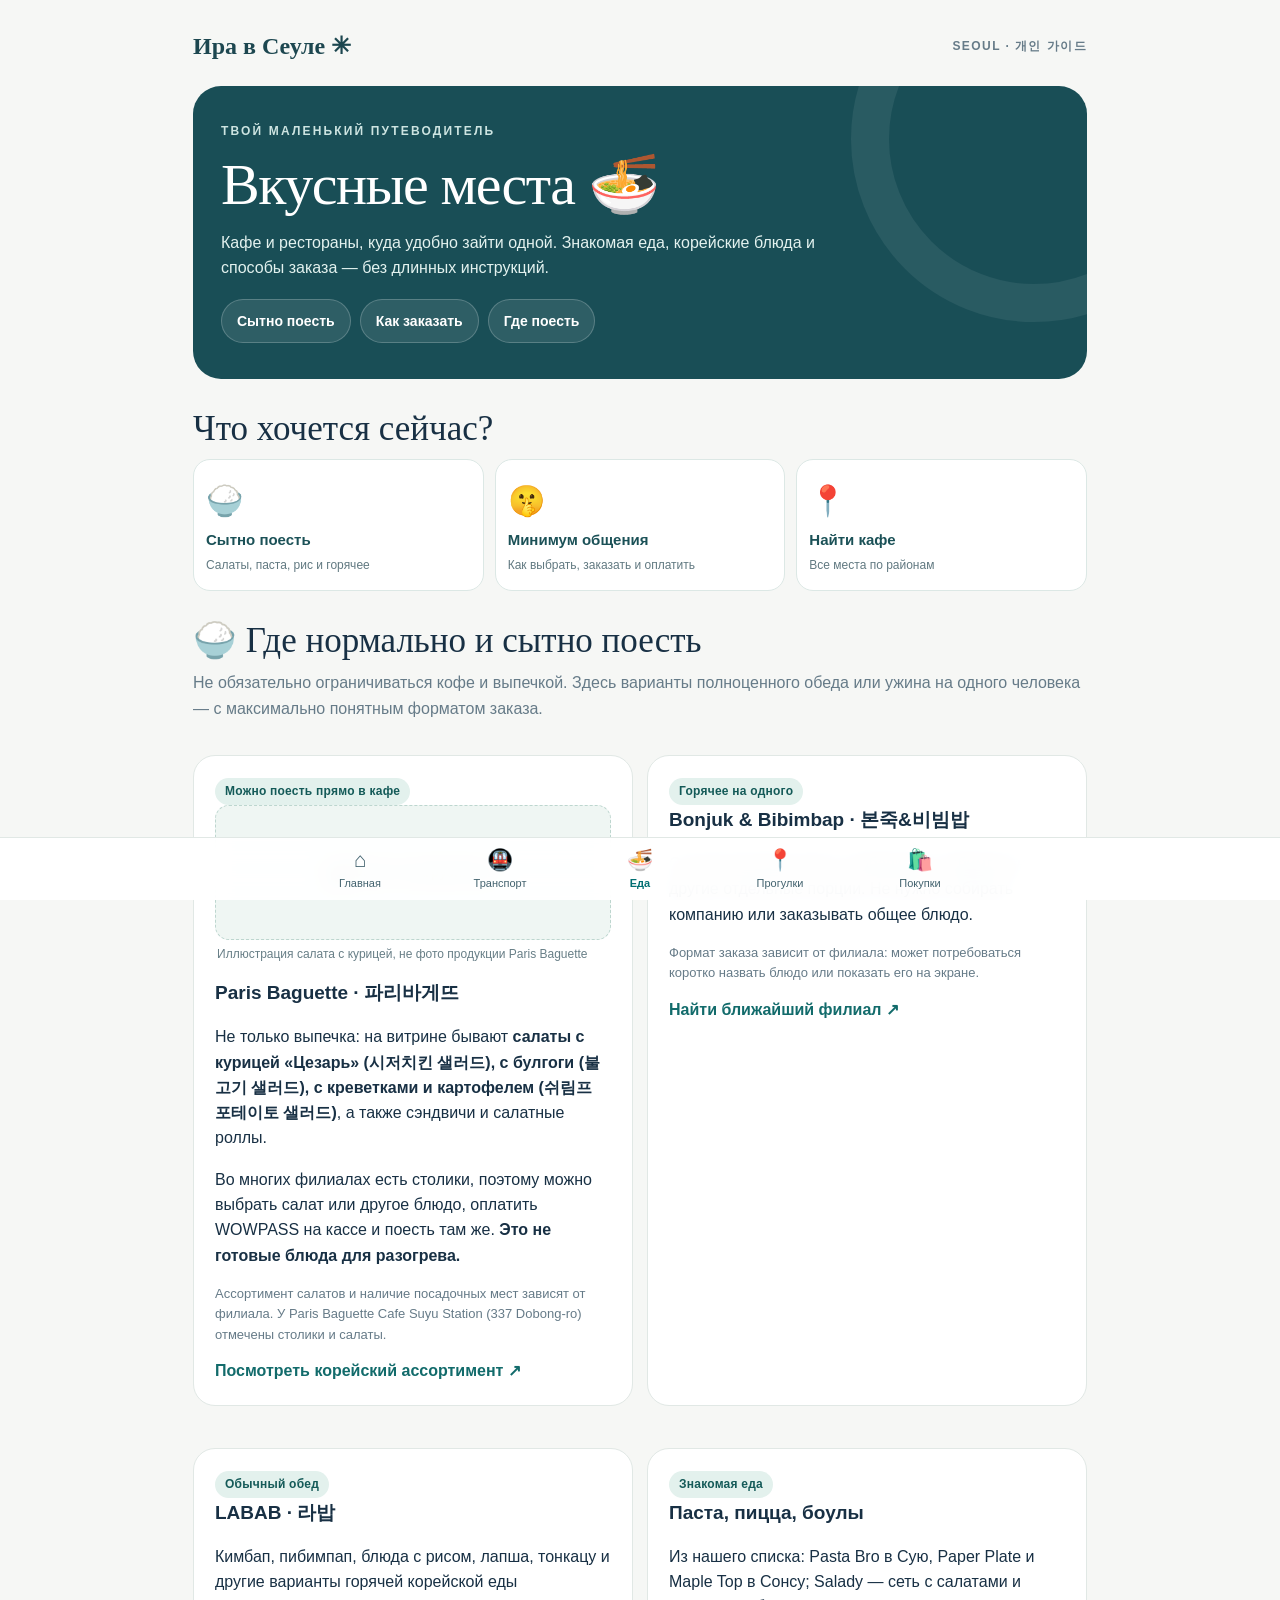
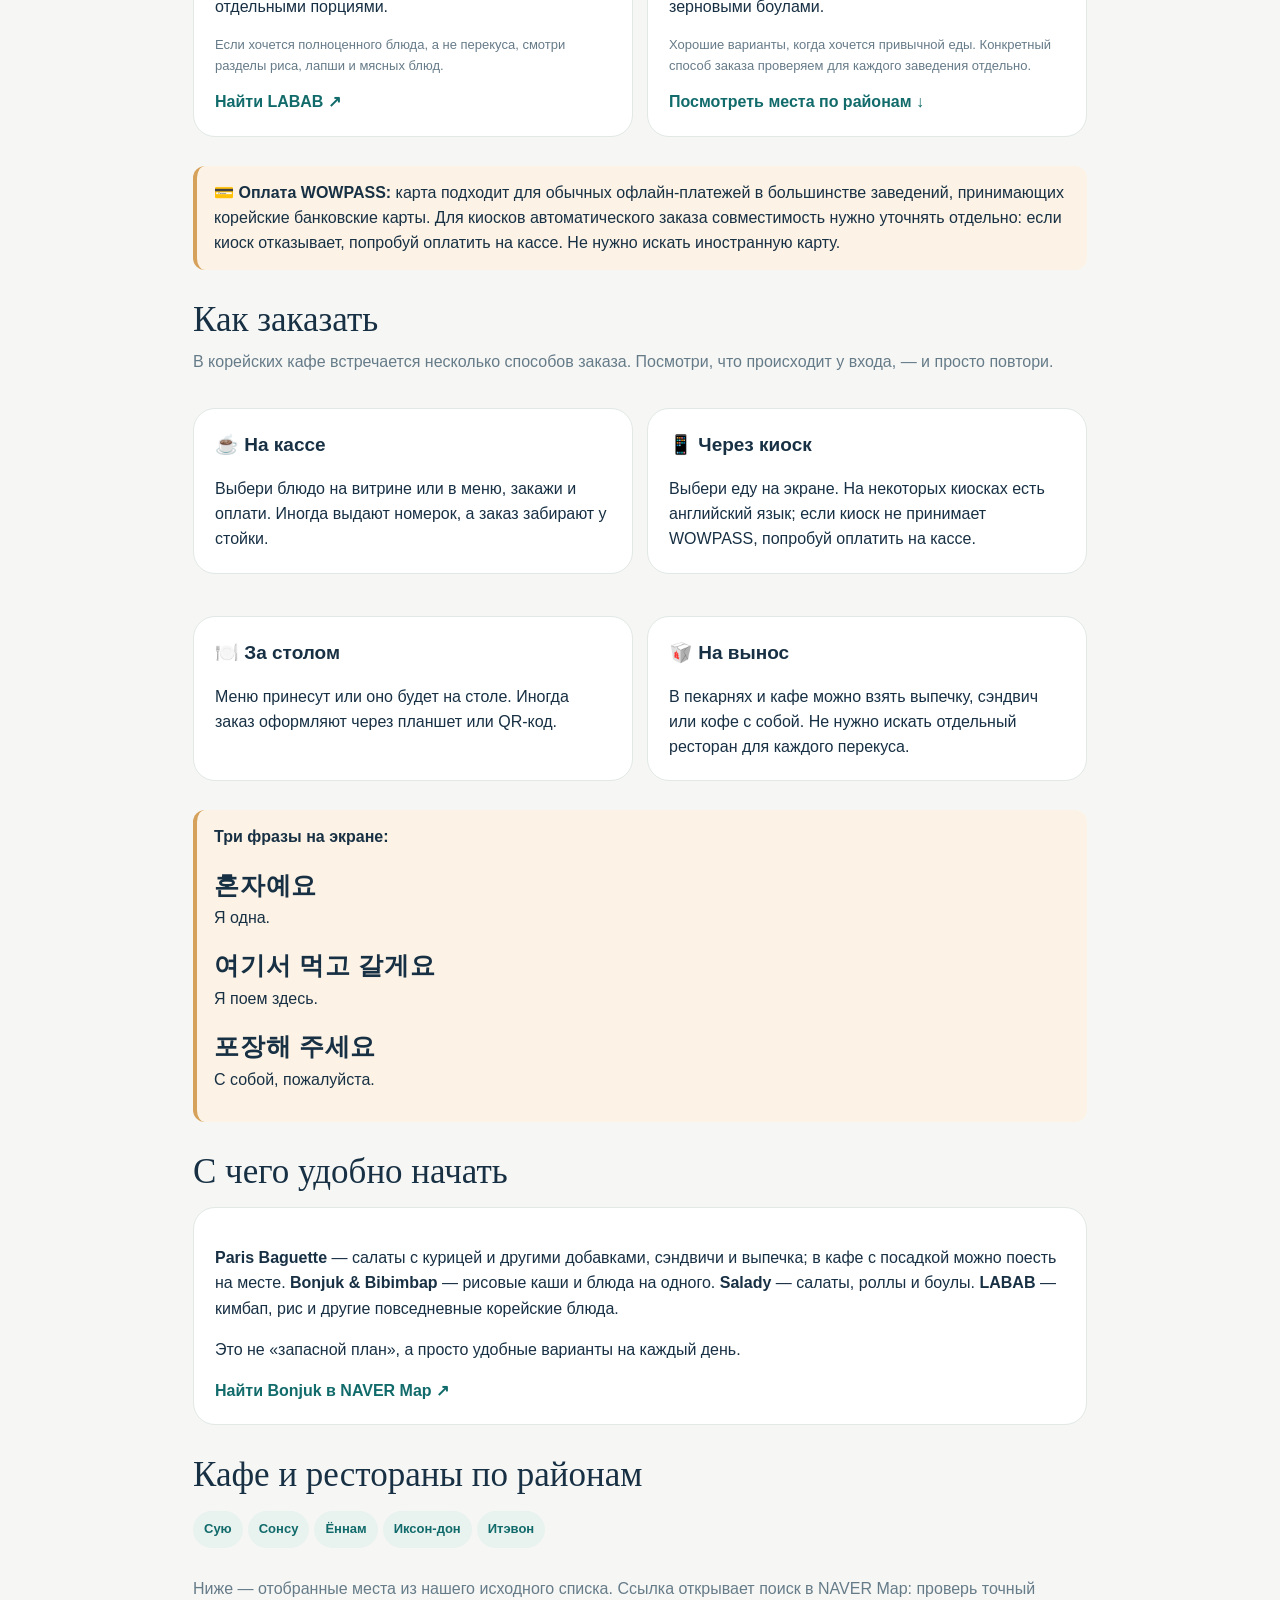
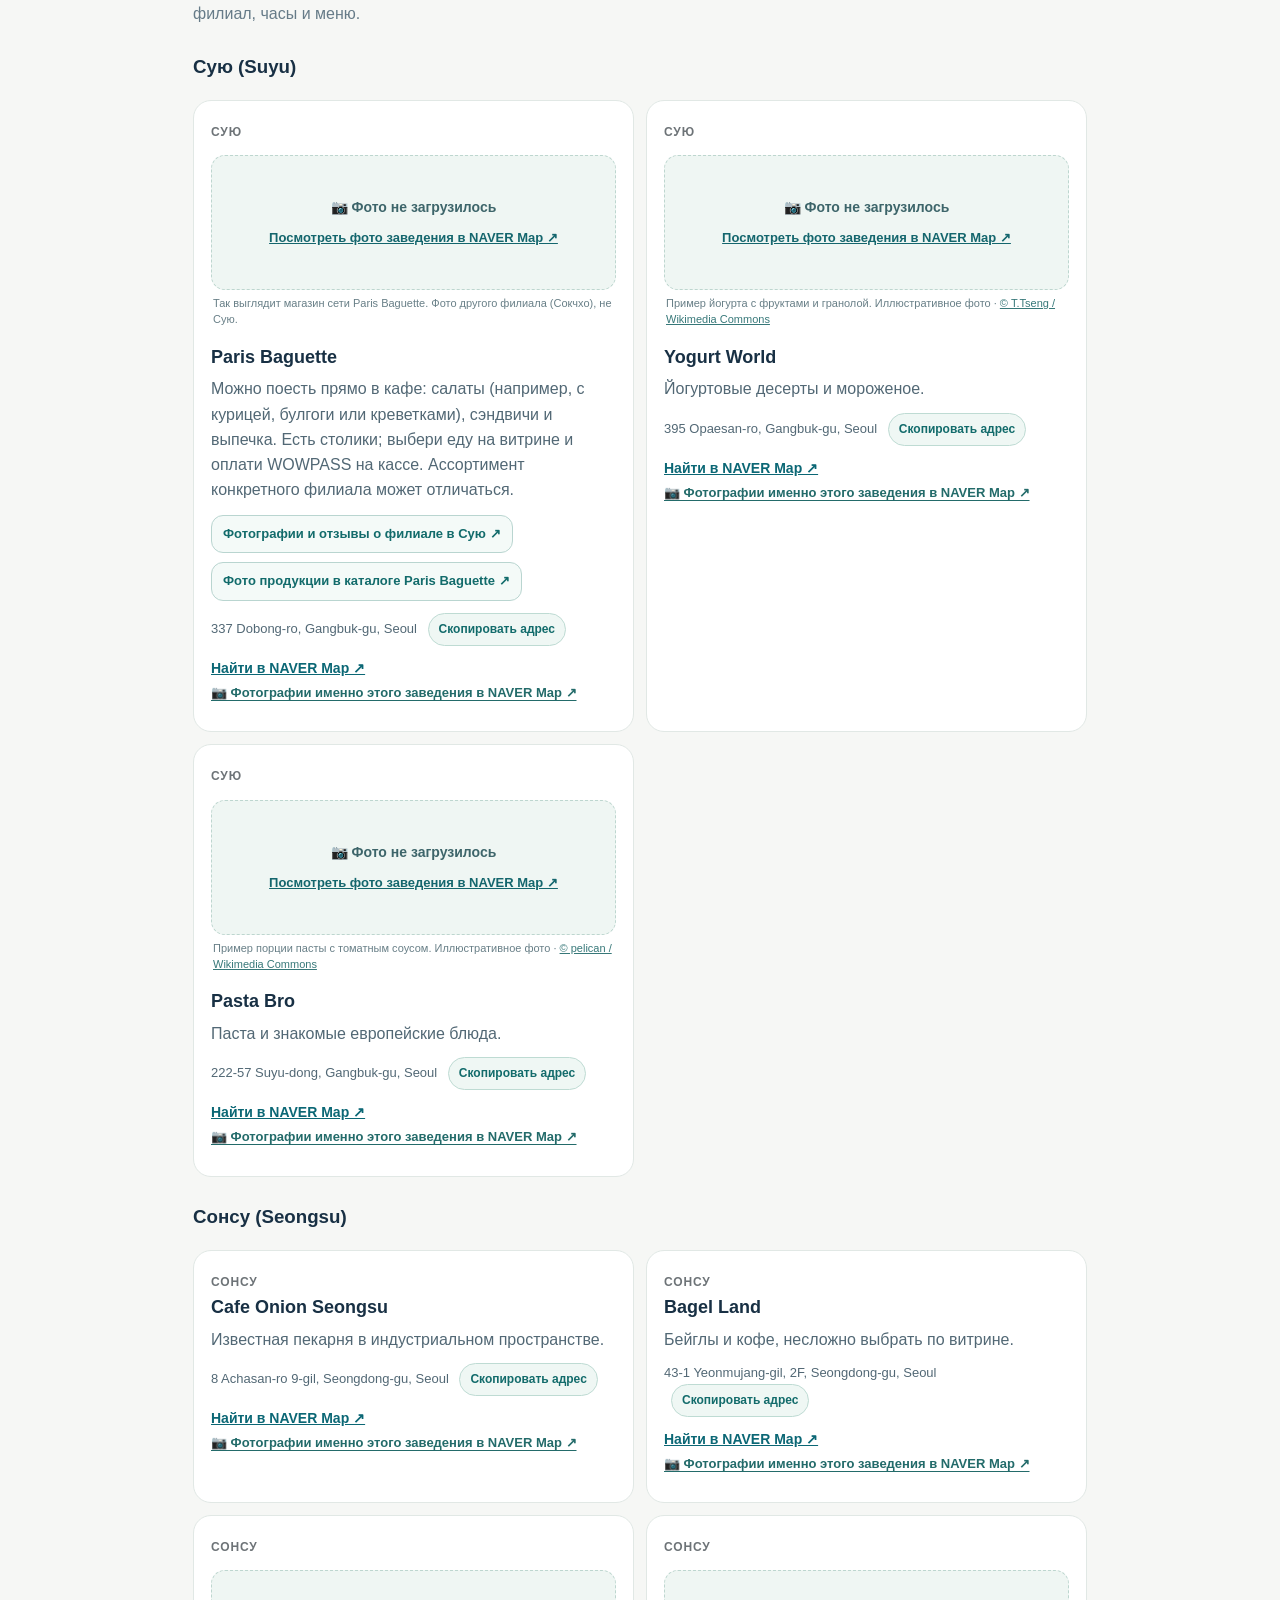
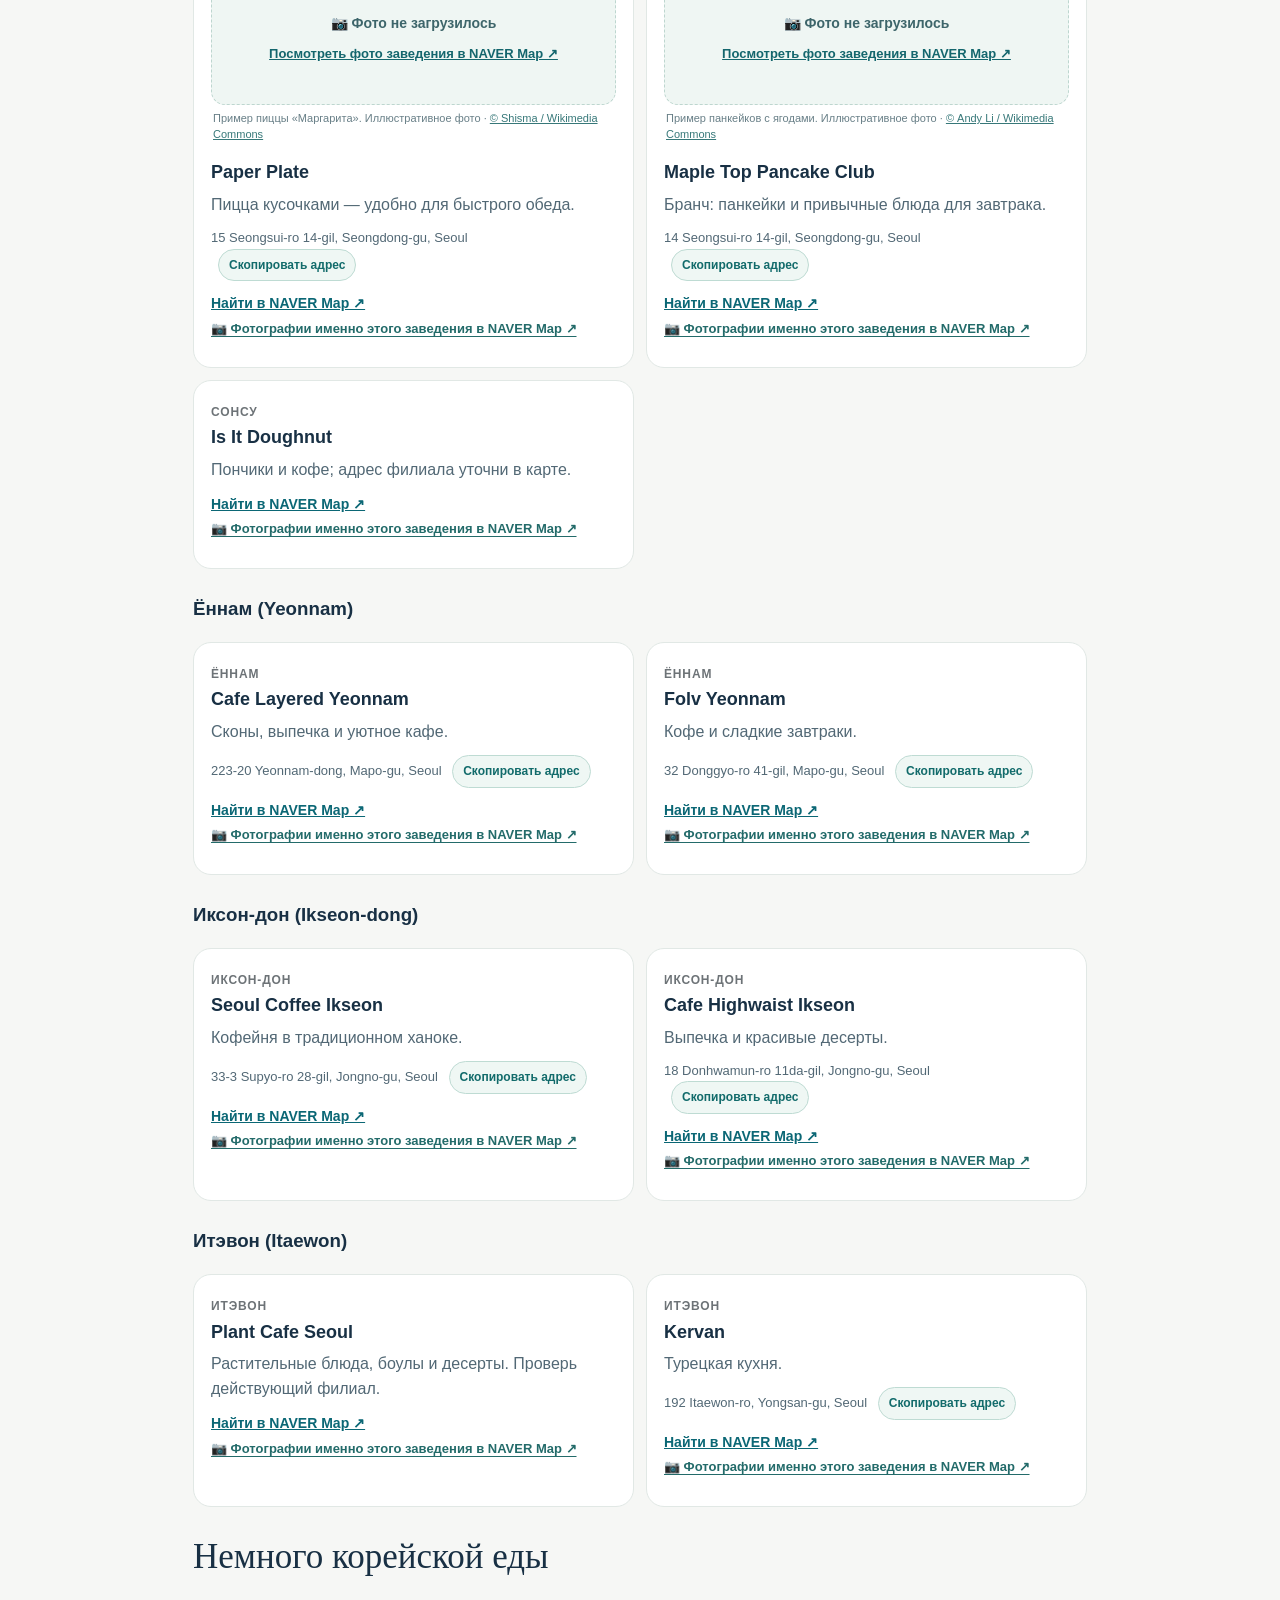
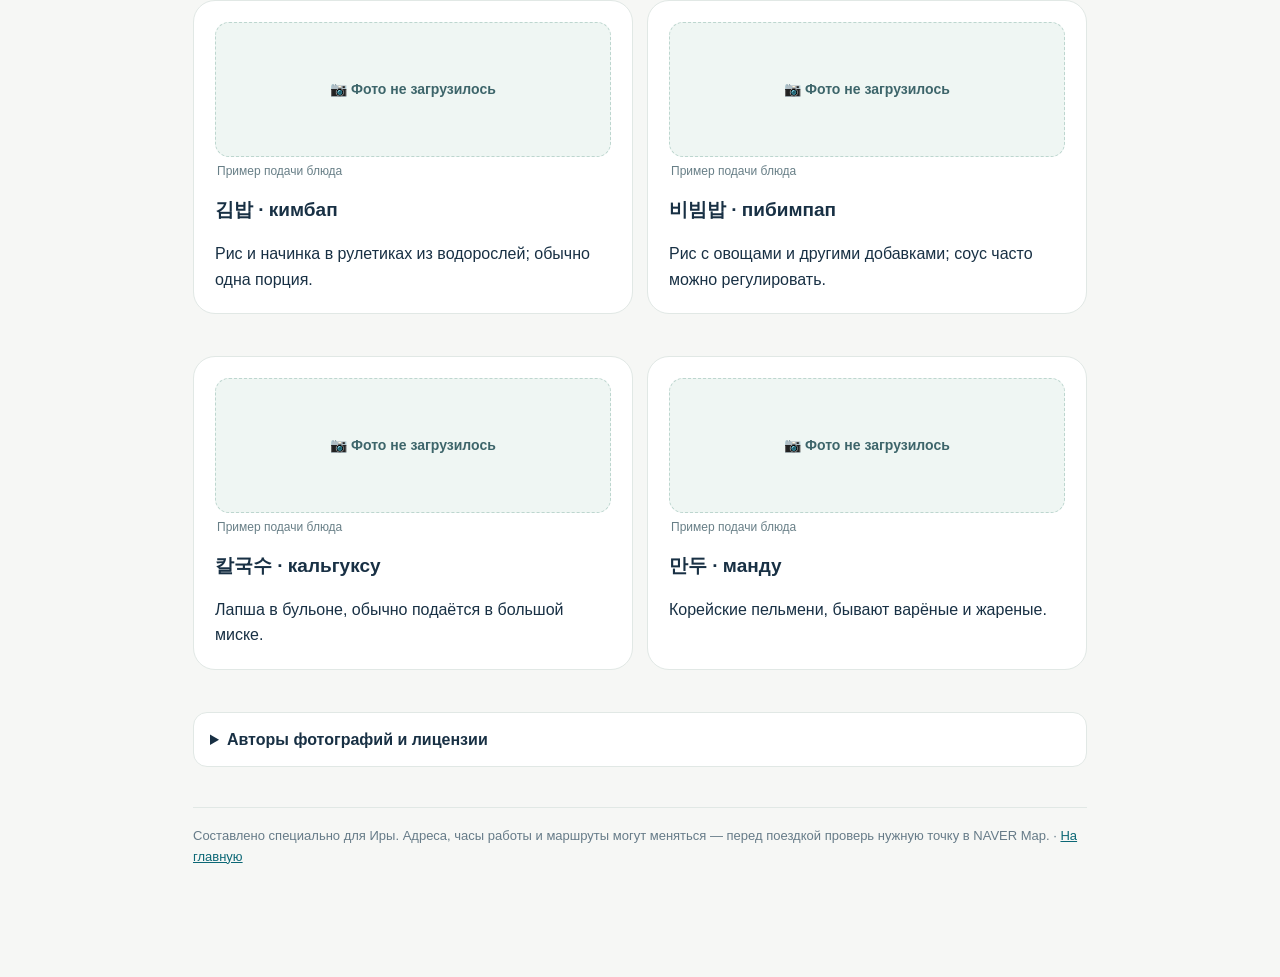
==== food.html @ b4587c35 "Remove generic food photos from venues without original user photos" ====
<!doctype html><html lang="ru"><head><meta charset="utf-8"><meta name="viewport" content="width=device-width,initial-scale=1"><meta name="theme-color" content="#194e56"><meta name="description" content="Личный гид для Иры по Сеулу: метро, автобусы, еда, прогулки и покупки."><title>Еда · Ира в Сеуле</title><style>:root{--ink:#183044;--soft:#667b88;--bg:#f6f7f5;--line:#e1e8e5;--teal:#126b6b;--gold:#e8b56e}*{box-sizing:border-box}html{scroll-behavior:smooth}body{margin:0;background:var(--bg);color:var(--ink);font:16px/1.58 -apple-system,BlinkMacSystemFont,"Segoe UI",sans-serif}a{color:#0b6775}a:focus-visible,button:focus-visible,summary:focus-visible{outline:3px solid #e9a85b;outline-offset:3px}main{max-width:930px;margin:auto;padding:20px 18px 110px}.top{display:flex;align-items:center;justify-content:space-between;gap:12px;padding:8px 0 20px}.brand{text-decoration:none;font-family:Georgia,serif;font-weight:bold;color:#1d4750;font-size:24px}.stamp{font-size:12px;letter-spacing:.12em;color:var(--soft);font-weight:700}.hero{background:#194e56;color:white;border-radius:28px;padding:36px 28px;position:relative;overflow:hidden}.hero:after{content:"";position:absolute;width:290px;height:290px;right:-130px;top:-130px;border:38px solid #ffffff12;border-radius:50%;pointer-events:none}.hero .eyebrow{font-size:12px;letter-spacing:.18em;font-weight:750;color:#cde4e1}.hero h1{font:normal clamp(35px,7vw,58px)/1.12 Georgia,serif;letter-spacing:-.025em;margin:12px 0}.hero p{max-width:610px;color:#e3f2ef;margin:0}.quick{display:flex;flex-wrap:wrap;gap:9px;margin:19px 0 0}.quick a{background:#ffffff18;color:white;border:1px solid #ffffff35;text-decoration:none;padding:10px 15px;border-radius:99px;font-size:14px;font-weight:700}.section{margin:28px 0}.section h2{font:normal clamp(26px,4.5vw,35px)/1.23 Georgia,serif;margin:0 0 8px}.muted,.lead{color:var(--soft)}.lead{margin:0 0 20px}.cards{display:grid;grid-template-columns:repeat(2,minmax(0,1fr));gap:15px}.card{background:white;border:1px solid var(--line);border-radius:22px;padding:20px;box-shadow:0 5px 16px #173b3908}.card h3{font:normal 25px/1.2 Georgia,serif;margin:9px 0}.card p{color:#526875;margin:8px 0 14px}.card a.go,.go{display:inline-flex;align-items:center;gap:8px;text-decoration:none;font-weight:750;color:var(--teal)}.visual{height:126px;border-radius:16px;display:flex;align-items:center;justify-content:center;font-size:62px;position:relative;overflow:hidden}.visual:after{content:"";position:absolute;right:-14px;bottom:-48px;width:155px;height:155px;border:18px solid #ffffff88;border-radius:50%}.sea{background:#d4e5e3}.cream{background:#f3e5ca}.rose{background:#ebd9d4}.lav{background:#e0e2ed}.panel{background:white;border:1px solid var(--line);border-radius:22px;padding:21px;margin:14px 0}.panel h3{margin:0 0 8px;font-size:19px}.panel p:last-child{margin-bottom:0}.pill{display:inline-block;font-size:12px;font-weight:750;letter-spacing:.02em;padding:4px 10px;border-radius:25px;background:#e3f1ed;color:#145a58}.note{background:#e8f2ef;border-left:4px solid #539c8d;padding:14px 17px;border-radius:12px;margin:15px 0}.accent{background:#fcf3e6;border-left-color:#d6a15a}.grid2{display:grid;grid-template-columns:repeat(2,minmax(0,1fr));gap:14px}.list{display:grid;gap:12px}.place{background:white;border:1px solid var(--line);border-radius:18px;padding:17px}.place h3{font-size:18px;margin:0 0 5px}.place p{margin:4px 0 11px;color:#526875}.place .links{display:flex;gap:14px;flex-wrap:wrap;font-size:14px;font-weight:700}.tag{color:#6d7377;font-size:12px;letter-spacing:.07em;text-transform:uppercase;font-weight:750}.section details{background:white;border:1px solid var(--line);border-radius:14px;padding:14px 16px;margin:9px 0}.section summary{font-weight:750;cursor:pointer}.section details>p{margin:10px 0 5px}ol{padding-left:22px}li{margin:8px 0}.bottom{margin:40px 0 0;border-top:1px solid var(--line);padding-top:18px;color:var(--soft);font-size:13px}.mobilebar{position:fixed;bottom:0;left:0;right:0;z-index:5;background:#fffffff0;backdrop-filter:blur(12px);border-top:1px solid var(--line);display:flex;justify-content:center;gap:0;padding-bottom:env(safe-area-inset-bottom)}.mobilebar a{width:20%;max-width:140px;text-decoration:none;color:#42626e;text-align:center;font-size:11px;padding:9px 1px;line-height:1.25}.mobilebar a span{display:block;font-size:21px;margin-bottom:4px}.mobilebar a[aria-current="page"]{color:#006f73;font-weight:800}.small{font-size:13px;color:var(--soft)}.routebox{background:white;border:1px solid var(--line);border-radius:20px;padding:20px}.routebox .rail{display:none}.routebox details{padding:14px 16px;margin:10px 0;border:1px solid #e5eae9;border-radius:13px;background:#fdfdfc}.routebox summary{font-weight:800}.routebox .step{margin:10px 0;padding:10px 0;border-bottom:1px solid #e4ebe8}.routebox .hint{background:#eaf3f2;padding:10px;border-radius:10px;margin:7px 0}.routebox .line{display:inline-block;color:white;border-radius:6px;padding:3px 8px;margin:4px;font-size:13px;font-weight:bold}.routebox p{margin:7px 0}.routebox .small{font-size:12px;color:var(--soft)}.bus-dot{width:19px;height:19px;border-radius:50%;display:inline-block;vertical-align:-3px;margin-right:7px}.keyrow{display:flex;gap:11px;align-items:start}.big-ko{font-size:25px;font-weight:800;letter-spacing:.03em}.chiplink{display:inline-block;margin:5px 8px 4px 0;padding:9px 14px;border-radius:25px;background:#e8f2ef;text-decoration:none;font-size:14px;font-weight:700}.breakout{display:grid;grid-template-columns:1fr 1fr;gap:12px}@media(max-width:620px){main{padding:14px 14px 110px}.hero{padding:28px 22px}.cards,.grid2,.breakout{grid-template-columns:1fr}.visual{height:112px}.card{padding:17px}.brand{font-size:21px}.panel{padding:17px}.section{margin:25px 0}}</style><style>.copy-address{font:inherit;font-size:12px;font-weight:750;color:#126b6b;border:1px solid #bedbd3;border-radius:999px;background:#eff7f4;padding:6px 10px;cursor:pointer;margin-left:7px;white-space:nowrap}.copy-address:focus-visible{outline:3px solid #e8b56e;outline-offset:2px}.copy-address:active{transform:translateY(1px)}.chiplink{display:inline-block;margin:3px 5px 8px 0;padding:8px 11px;border-radius:24px;background:#e8f2ef;color:#126b6b;text-decoration:none;font-size:13px;font-weight:700}</style><style>.food-photo{margin:0 0 15px}.food-photo img{width:100%;height:190px;object-fit:cover;display:block;background:#e3eae6;border-radius:14px}.food-photo figcaption{font-size:12px;line-height:1.45;color:#687f87;margin:6px 2px 0}.photo-credit{font-size:12px;color:#5e737c;line-height:1.6}.photo-credit a{color:#126b6b}@media(min-width:700px){.food-photo img{height:215px}}@media(max-width:480px){.food-photo img{height:205px}}</style><style>.photo-actions{display:flex;gap:9px;flex-wrap:wrap;margin:12px 0}.photo-actions a{font-size:13px;display:inline-block;padding:8px 11px;border:1px solid #b9d5d0;border-radius:12px;text-decoration:none;color:#126b6b;font-weight:750;background:#f4faf8}</style><style>.card-photo-link{font-size:13px;margin:10px 0;color:#256d69}.card-photo-link a{color:#236b6a;font-weight:700;text-decoration:underline;text-underline-offset:3px}.place .food-photo{margin:12px 0 15px}.place .food-photo img{height:205px}.food-photo figcaption a{color:#377879}.place .food-photo figcaption{font-size:11px}</style><style>.photo-fallback{display:flex;flex-direction:column;align-items:center;justify-content:center;min-height:135px;border:1px dashed #bdd6cf;background:#eff6f3;color:#3d656a;border-radius:14px;gap:8px;text-align:center;padding:15px;font-size:14px;font-weight:700}.photo-fallback a{font-size:13px;color:#14666d}</style><style>.food-shortcuts{display:grid;grid-template-columns:repeat(3,minmax(0,1fr));gap:11px}.food-shortcut{text-decoration:none;color:#1b5157!important;border:1px solid #dce8e5;border-radius:17px;background:white;padding:17px 12px;display:flex;flex-direction:column;gap:7px}.food-shortcut span{font-size:30px}.food-shortcut b{font-size:15px;line-height:1.25}.food-shortcut small{font-size:12px;line-height:1.4;color:#617981}.food-shortcut:focus-visible{outline:3px solid #e8ae66}@media(max-width:620px){.food-shortcuts{gap:7px}.food-shortcut{padding:12px 9px;border-radius:14px}.food-shortcut span{font-size:25px}.food-shortcut b{font-size:13px}.food-shortcut small{font-size:11px}.section #cafes .list{grid-template-columns:1fr}}@media(min-width:760px){#cafes .list{grid-template-columns:repeat(2,minmax(0,1fr))}}</style></head><body><main><div class="top"><a class="brand" href="index.html">Ира в Сеуле ✳</a><span class="stamp">SEOUL · 개인 가이드</span></div><header class="hero"><div class="eyebrow">ТВОЙ МАЛЕНЬКИЙ ПУТЕВОДИТЕЛЬ</div><h1>Вкусные места 🍜</h1><p>Кафе и рестораны, куда удобно зайти одной. Знакомая еда, корейские блюда и способы заказа — без длинных инструкций.</p><div class="quick"><a href="#meals">Сытно поесть</a><a href="#order">Как заказать</a><a href="#cafes">Где поесть</a></div></header>
<section class="section" id="food-shortcuts"><h2>Что хочется сейчас?</h2><div class="food-shortcuts"><a href="#meals" class="food-shortcut"><span>🍚</span><b>Сытно поесть</b><small>Салаты, паста, рис и горячее</small></a><a href="#order" class="food-shortcut"><span>🤫</span><b>Минимум общения</b><small>Как выбрать, заказать и оплатить</small></a><a href="#cafes" class="food-shortcut"><span>📍</span><b>Найти кафе</b><small>Все места по районам</small></a></div></section><section class="section" id="meals"><h2>🍚 Где нормально и сытно поесть</h2><p class="lead">Не обязательно ограничиваться кофе и выпечкой. Здесь варианты полноценного обеда или ужина на одного человека — с максимально понятным форматом заказа.</p><div class="grid2">
<div class="panel"><span class="pill">Можно поесть прямо в кафе</span><figure class="food-photo"><img src="https://commons.wikimedia.org/wiki/Special:FilePath/Caesar%20salad%20with%20chicken%20-%20Cambridge%2C%20MA.jpg?width=840" loading="lazy" decoding="async" alt="Салат Цезарь с курицей, пример оформления блюда"><figcaption>Иллюстрация салата с курицей, не фото продукции Paris Baguette</figcaption></figure><h3>Paris Baguette · 파리바게뜨</h3><p>Не только выпечка: на витрине бывают <b>салаты с курицей «Цезарь» (시저치킨 샐러드), с булгоги (불고기 샐러드), с креветками и картофелем (쉬림프 포테이토 샐러드)</b>, а также сэндвичи и салатные роллы.</p><p>Во многих филиалах есть столики, поэтому можно выбрать салат или другое блюдо, оплатить WOWPASS на кассе и поесть там же. <b>Это не готовые блюда для разогрева.</b></p><p class="small">Ассортимент салатов и наличие посадочных мест зависят от филиала. У Paris Baguette Cafe Suyu Station (337 Dobong-ro) отмечены столики и салаты.</p><a class="go" href="https://www.paris.co.kr/products/" target="_blank" rel="noopener">Посмотреть корейский ассортимент ↗</a></div>
<div class="panel"><span class="pill">Горячее на одного</span><h3>Bonjuk &amp; Bibimbap · 본죽&amp;비빔밥</h3><p>Сытная рисовая каша с добавками, пибимпап и другие отдельные порции. Не нужно собирать компанию или заказывать общее блюдо.</p><p class="small">Формат заказа зависит от филиала: может потребоваться коротко назвать блюдо или показать его на экране.</p><a class="go" href="https://map.naver.com/p/search/%EB%B3%B8%EC%A3%BD%EB%B9%84%EB%B9%94%EB%B0%A5" target="_blank" rel="noopener">Найти ближайший филиал ↗</a></div>
<div class="panel"><span class="pill">Обычный обед</span><h3>LABAB · 라밥</h3><p>Кимбап, пибимпап, блюда с рисом, лапша, тонкацу и другие варианты горячей корейской еды отдельными порциями.</p><p class="small">Если хочется полноценного блюда, а не перекуса, смотри разделы риса, лапши и мясных блюд.</p><a class="go" href="https://map.naver.com/p/search/%EB%9D%BC%EB%B0%A5" target="_blank" rel="noopener">Найти LABAB ↗</a></div>
<div class="panel"><span class="pill">Знакомая еда</span><h3>Паста, пицца, боулы</h3><p>Из нашего списка: Pasta Bro в Сую, Paper Plate и Maple Top в Сонсу; Salady — сеть с салатами и зерновыми боулами.</p><p class="small">Хорошие варианты, когда хочется привычной еды. Конкретный способ заказа проверяем для каждого заведения отдельно.</p><a class="go" href="#cafes">Посмотреть места по районам ↓</a></div>
</div><div class="note accent"><b>💳 Оплата WOWPASS:</b> карта подходит для обычных офлайн-платежей в большинстве заведений, принимающих корейские банковские карты. Для киосков автоматического заказа совместимость нужно уточнять отдельно: если киоск отказывает, попробуй оплатить на кассе. Не нужно искать иностранную карту.</div></section>
<section class="section" id="order"><h2>Как заказать</h2><p class="lead">В корейских кафе встречается несколько способов заказа. Посмотри, что происходит у входа, — и просто повтори.</p><div class="grid2">
<div class="panel"><h3>☕ На кассе</h3><p>Выбери блюдо на витрине или в меню, закажи и оплати. Иногда выдают номерок, а заказ забирают у стойки.</p></div>
<div class="panel"><h3>📱 Через киоск</h3><p>Выбери еду на экране. На некоторых киосках есть английский язык; если киоск не принимает WOWPASS, попробуй оплатить на кассе.</p></div>
<div class="panel"><h3>🍽️ За столом</h3><p>Меню принесут или оно будет на столе. Иногда заказ оформляют через планшет или QR-код.</p></div>
<div class="panel"><h3>🥡 На вынос</h3><p>В пекарнях и кафе можно взять выпечку, сэндвич или кофе с собой. Не нужно искать отдельный ресторан для каждого перекуса.</p></div>
</div><div class="note accent"><b>Три фразы на экране:</b><p><span class="big-ko">혼자예요</span><br>Я одна.</p><p><span class="big-ko">여기서 먹고 갈게요</span><br>Я поем здесь.</p><p><span class="big-ko">포장해 주세요</span><br>С собой, пожалуйста.</p></div></section>
<section class="section"><h2>С чего удобно начать</h2><div class="panel"><p><b>Paris Baguette</b> — салаты с курицей и другими добавками, сэндвичи и выпечка; в кафе с посадкой можно поесть на месте. <b>Bonjuk &amp; Bibimbap</b> — рисовые каши и блюда на одного. <b>Salady</b> — салаты, роллы и боулы. <b>LABAB</b> — кимбап, рис и другие повседневные корейские блюда.</p><p>Это не «запасной план», а просто удобные варианты на каждый день.</p><a class="go" href="https://map.naver.com/p/search/%EB%B3%B8%EC%A3%BD%20%EB%B9%84%EB%B9%94%EB%B0%A5%20%EC%84%9C%EC%9A%B8" target="_blank" rel="noopener">Найти Bonjuk в NAVER Map ↗</a></div></section>
<section class="section" id="cafes"><h2>Кафе и рестораны по районам</h2><div style="margin:12px 0 20px"><a class="chiplink" href="#suyu-food">Сую</a><a class="chiplink" href="#seongsu-food">Сонсу</a><a class="chiplink" href="#yeonnam-food">Ённам</a><a class="chiplink" href="#ikseon-food">Иксон-дон</a><a class="chiplink" href="#itaewon-food">Итэвон</a></div><p class="lead">Ниже — отобранные места из нашего исходного списка. Ссылка открывает поиск в NAVER Map: проверь точный филиал, часы и меню.</p><h3 id="suyu-food" style="margin-top:25px;scroll-margin-top:24px">Сую (Suyu)</h3><div class="list"><article class="place"><span class="tag">Сую</span><figure class="food-photo"><img loading="lazy" decoding="async" src="https://commons.wikimedia.org/wiki/Special:FilePath/Paris%20Baguette%20in%20Sokcho.jpg?width=850" alt="Настоящая вывеска и фасад Paris Baguette в Сокчхо, Южная Корея"><figcaption>Так выглядит магазин сети Paris Baguette. Фото другого филиала (Сокчхо), не Сую.</figcaption></figure><h3>Paris Baguette</h3><p>Можно поесть прямо в кафе: салаты (например, с курицей, булгоги или креветками), сэндвичи и выпечка. Есть столики; выбери еду на витрине и оплати WOWPASS на кассе. Ассортимент конкретного филиала может отличаться.</p><div class="photo-actions"><a href="https://map.naver.com/p/search/%ED%8C%8C%EB%A6%AC%EB%B0%94%EA%B2%8C%EB%9C%A8%20%EC%88%98%EC%9C%A0%EC%97%AD" target="_blank" rel="noopener">Фотографии и отзывы о филиале в Сую ↗</a><a href="https://www.paris.co.kr/products/" target="_blank" rel="noopener">Фото продукции в каталоге Paris Baguette ↗</a></div><p class="small">337 Dobong-ro, Gangbuk-gu, Seoul <button type="button" class="copy-address" data-copy-address="337 Dobong-ro, Gangbuk-gu, Seoul" aria-label="Скопировать адрес 337 Dobong-ro, Gangbuk-gu, Seoul">Скопировать адрес</button></p><div class="links"><a href="https://map.naver.com/p/search/%ED%8C%8C%EB%A6%AC%EB%B0%94%EA%B2%8C%EB%9C%A8%20%EC%88%98%EC%9C%A0" target="_blank" rel="noopener">Найти в NAVER Map ↗</a></div><p class="card-photo-link"><a href="https://map.naver.com/p/search/%ED%8C%8C%EB%A6%AC%EB%B0%94%EA%B2%8C%EB%9C%A8%20%EC%88%98%EC%9C%A0%EC%97%AD" target="_blank" rel="noopener">📷 Фотографии именно этого заведения в NAVER Map ↗</a></p></article><article class="place"><span class="tag">Сую</span><figure class="food-photo"><img src="https://commons.wikimedia.org/wiki/Special:FilePath/Yogurt%2C%20fruit%2C%20granola%20bowl%20(34999358091).jpg?width=840" loading="lazy" decoding="async" alt="Пример йогурта с фруктами и гранолой"><figcaption>Пример йогурта с фруктами и гранолой. Иллюстративное фото · <a href="https://commons.wikimedia.org/wiki/File:Yogurt%2C_fruit%2C_granola_bowl_(34999358091).jpg" target="_blank" rel="noopener">© T.Tseng / Wikimedia Commons</a></figcaption></figure><h3>Yogurt World</h3><p>Йогуртовые десерты и мороженое.</p><p class="small">395 Opaesan-ro, Gangbuk-gu, Seoul <button type="button" class="copy-address" data-copy-address="395 Opaesan-ro, Gangbuk-gu, Seoul" aria-label="Скопировать адрес 395 Opaesan-ro, Gangbuk-gu, Seoul">Скопировать адрес</button></p><div class="links"><a href="https://map.naver.com/p/search/%EC%9A%94%EA%B1%B0%ED%8A%B8%EC%9B%94%EB%93%9C%20%EC%88%98%EC%9C%A0" target="_blank" rel="noopener">Найти в NAVER Map ↗</a></div><p class="card-photo-link"><a href="https://map.naver.com/p/search/%EC%9A%94%EA%B1%B0%ED%8A%B8%EC%9B%94%EB%93%9C%20%EC%88%98%EC%9C%A0" target="_blank" rel="noopener">📷 Фотографии именно этого заведения в NAVER Map ↗</a></p></article><article class="place"><span class="tag">Сую</span><figure class="food-photo"><img src="https://commons.wikimedia.org/wiki/Special:FilePath/Pasta%20with%20tomato%20sauce%20(6178622998).jpg?width=840" loading="lazy" decoding="async" alt="Пример порции пасты с томатным соусом"><figcaption>Пример порции пасты с томатным соусом. Иллюстративное фото · <a href="https://commons.wikimedia.org/wiki/File:Pasta_with_tomato_sauce_(6178622998).jpg" target="_blank" rel="noopener">© pelican / Wikimedia Commons</a></figcaption></figure><h3>Pasta Bro</h3><p>Паста и знакомые европейские блюда.</p><p class="small">222-57 Suyu-dong, Gangbuk-gu, Seoul <button type="button" class="copy-address" data-copy-address="222-57 Suyu-dong, Gangbuk-gu, Seoul" aria-label="Скопировать адрес 222-57 Suyu-dong, Gangbuk-gu, Seoul">Скопировать адрес</button></p><div class="links"><a href="https://map.naver.com/p/search/%ED%8C%8C%EC%8A%A4%ED%83%80%EB%B8%8C%EB%A1%9C%20%EC%88%98%EC%9C%A0" target="_blank" rel="noopener">Найти в NAVER Map ↗</a></div><p class="card-photo-link"><a href="https://map.naver.com/p/search/%ED%8C%8C%EC%8A%A4%ED%83%80%EB%B8%8C%EB%A1%9C%20%EC%88%98%EC%9C%A0" target="_blank" rel="noopener">📷 Фотографии именно этого заведения в NAVER Map ↗</a></p></article></div><h3 id="seongsu-food" style="margin-top:25px;scroll-margin-top:24px">Сонсу (Seongsu)</h3><div class="list"><article class="place"><span class="tag">Сонсу</span><h3>Cafe Onion Seongsu</h3><p>Известная пекарня в индустриальном пространстве.</p><p class="small">8 Achasan-ro 9-gil, Seongdong-gu, Seoul <button type="button" class="copy-address" data-copy-address="8 Achasan-ro 9-gil, Seongdong-gu, Seoul" aria-label="Скопировать адрес 8 Achasan-ro 9-gil, Seongdong-gu, Seoul">Скопировать адрес</button></p><div class="links"><a href="https://map.naver.com/p/search/%EC%96%B4%EB%8B%88%EC%96%B8%20%EC%84%B1%EC%88%98" target="_blank" rel="noopener">Найти в NAVER Map ↗</a></div><p class="card-photo-link"><a href="https://map.naver.com/p/search/%EC%96%B4%EB%8B%88%EC%96%B8%20%EC%84%B1%EC%88%98" target="_blank" rel="noopener">📷 Фотографии именно этого заведения в NAVER Map ↗</a></p></article><article class="place"><span class="tag">Сонсу</span><h3>Bagel Land</h3><p>Бейглы и кофе, несложно выбрать по витрине.</p><p class="small">43-1 Yeonmujang-gil, 2F, Seongdong-gu, Seoul <button type="button" class="copy-address" data-copy-address="43-1 Yeonmujang-gil, 2F, Seongdong-gu, Seoul" aria-label="Скопировать адрес 43-1 Yeonmujang-gil, 2F, Seongdong-gu, Seoul">Скопировать адрес</button></p><div class="links"><a href="https://map.naver.com/p/search/%EB%B2%A0%EC%9D%B4%EA%B8%80%EB%9E%9C%EB%93%9C%20%EC%84%B1%EC%88%98" target="_blank" rel="noopener">Найти в NAVER Map ↗</a></div><p class="card-photo-link"><a href="https://map.naver.com/p/search/%EB%B2%A0%EC%9D%B4%EA%B8%80%EB%9E%9C%EB%93%9C%20%EC%84%B1%EC%88%98" target="_blank" rel="noopener">📷 Фотографии именно этого заведения в NAVER Map ↗</a></p></article><article class="place"><span class="tag">Сонсу</span><figure class="food-photo"><img src="https://commons.wikimedia.org/wiki/Special:FilePath/Margherita%20pizza%20on%20plate.jpg?width=840" loading="lazy" decoding="async" alt="Пример пиццы «Маргарита»"><figcaption>Пример пиццы «Маргарита». Иллюстративное фото · <a href="https://commons.wikimedia.org/wiki/File:Margherita_pizza_on_plate.jpg" target="_blank" rel="noopener">© Shisma / Wikimedia Commons</a></figcaption></figure><h3>Paper Plate</h3><p>Пицца кусочками — удобно для быстрого обеда.</p><p class="small">15 Seongsui-ro 14-gil, Seongdong-gu, Seoul <button type="button" class="copy-address" data-copy-address="15 Seongsui-ro 14-gil, Seongdong-gu, Seoul" aria-label="Скопировать адрес 15 Seongsui-ro 14-gil, Seongdong-gu, Seoul">Скопировать адрес</button></p><div class="links"><a href="https://map.naver.com/p/search/%ED%8E%98%EC%9D%B4%ED%8D%BC%ED%94%8C%EB%A0%88%EC%9D%B4%ED%8A%B8%20%EC%84%B1%EC%88%98" target="_blank" rel="noopener">Найти в NAVER Map ↗</a></div><p class="card-photo-link"><a href="https://map.naver.com/p/search/%ED%8E%98%EC%9D%B4%ED%8D%BC%ED%94%8C%EB%A0%88%EC%9D%B4%ED%8A%B8%20%EC%84%B1%EC%88%98" target="_blank" rel="noopener">📷 Фотографии именно этого заведения в NAVER Map ↗</a></p></article><article class="place"><span class="tag">Сонсу</span><figure class="food-photo"><img src="https://commons.wikimedia.org/wiki/Special:FilePath/Buttermilk%20pancakes%2C%20cr%C3%A8me%20fraiche%2C%20berry%20compote%2C%20fresh%20berries%20%26%20maple%20syrup%20-%20Malt%20Cafe%202026-04-22.jpg?width=840" loading="lazy" decoding="async" alt="Пример панкейков с ягодами"><figcaption>Пример панкейков с ягодами. Иллюстративное фото · <a href="https://commons.wikimedia.org/wiki/File:Buttermilk_pancakes%2C_cr%C3%A8me_fraiche%2C_berry_compote%2C_fresh_berries_%26_maple_syrup_-_Malt_Cafe_2026-04-22.jpg" target="_blank" rel="noopener">© Andy Li / Wikimedia Commons</a></figcaption></figure><h3>Maple Top Pancake Club</h3><p>Бранч: панкейки и привычные блюда для завтрака.</p><p class="small">14 Seongsui-ro 14-gil, Seongdong-gu, Seoul <button type="button" class="copy-address" data-copy-address="14 Seongsui-ro 14-gil, Seongdong-gu, Seoul" aria-label="Скопировать адрес 14 Seongsui-ro 14-gil, Seongdong-gu, Seoul">Скопировать адрес</button></p><div class="links"><a href="https://map.naver.com/p/search/%EB%A9%94%EC%9D%B4%ED%94%8C%ED%83%91%ED%8C%AC%EC%BC%80%EC%9D%B4%ED%81%AC%ED%81%B4%EB%9F%BD" target="_blank" rel="noopener">Найти в NAVER Map ↗</a></div><p class="card-photo-link"><a href="https://map.naver.com/p/search/%EB%A9%94%EC%9D%B4%ED%94%8C%ED%83%91%ED%8C%AC%EC%BC%80%EC%9D%B4%ED%81%AC%ED%81%B4%EB%9F%BD" target="_blank" rel="noopener">📷 Фотографии именно этого заведения в NAVER Map ↗</a></p></article><article class="place"><span class="tag">Сонсу</span><h3>Is It Doughnut</h3><p>Пончики и кофе; адрес филиала уточни в карте.</p><div class="links"><a href="https://map.naver.com/p/search/Is%20It%20Doughnut%20%EC%84%B1%EC%88%98" target="_blank" rel="noopener">Найти в NAVER Map ↗</a></div><p class="card-photo-link"><a href="https://map.naver.com/p/search/Is%20It%20Doughnut%20%EC%84%B1%EC%88%98" target="_blank" rel="noopener">📷 Фотографии именно этого заведения в NAVER Map ↗</a></p></article></div><h3 id="yeonnam-food" style="margin-top:25px;scroll-margin-top:24px">Ённам (Yeonnam)</h3><div class="list"><article class="place"><span class="tag">Ённам</span><h3>Cafe Layered Yeonnam</h3><p>Сконы, выпечка и уютное кафе.</p><p class="small">223-20 Yeonnam-dong, Mapo-gu, Seoul <button type="button" class="copy-address" data-copy-address="223-20 Yeonnam-dong, Mapo-gu, Seoul" aria-label="Скопировать адрес 223-20 Yeonnam-dong, Mapo-gu, Seoul">Скопировать адрес</button></p><div class="links"><a href="https://map.naver.com/p/search/%EC%B9%B4%ED%8E%98%20%EB%A0%88%EC%9D%B4%EC%96%B4%EB%93%9C%20%EC%97%B0%EB%82%A8" target="_blank" rel="noopener">Найти в NAVER Map ↗</a></div><p class="card-photo-link"><a href="https://map.naver.com/p/search/%EC%B9%B4%ED%8E%98%20%EB%A0%88%EC%9D%B4%EC%96%B4%EB%93%9C%20%EC%97%B0%EB%82%A8" target="_blank" rel="noopener">📷 Фотографии именно этого заведения в NAVER Map ↗</a></p></article><article class="place"><span class="tag">Ённам</span><h3>Folv Yeonnam</h3><p>Кофе и сладкие завтраки.</p><p class="small">32 Donggyo-ro 41-gil, Mapo-gu, Seoul <button type="button" class="copy-address" data-copy-address="32 Donggyo-ro 41-gil, Mapo-gu, Seoul" aria-label="Скопировать адрес 32 Donggyo-ro 41-gil, Mapo-gu, Seoul">Скопировать адрес</button></p><div class="links"><a href="https://map.naver.com/p/search/Folv%20%EC%97%B0%EB%82%A8" target="_blank" rel="noopener">Найти в NAVER Map ↗</a></div><p class="card-photo-link"><a href="https://map.naver.com/p/search/Folv%20%EC%97%B0%EB%82%A8" target="_blank" rel="noopener">📷 Фотографии именно этого заведения в NAVER Map ↗</a></p></article></div><h3 id="ikseon-food" style="margin-top:25px;scroll-margin-top:24px">Иксон-дон (Ikseon-dong)</h3><div class="list"><article class="place"><span class="tag">Иксон-дон</span><h3>Seoul Coffee Ikseon</h3><p>Кофейня в традиционном ханоке.</p><p class="small">33-3 Supyo-ro 28-gil, Jongno-gu, Seoul <button type="button" class="copy-address" data-copy-address="33-3 Supyo-ro 28-gil, Jongno-gu, Seoul" aria-label="Скопировать адрес 33-3 Supyo-ro 28-gil, Jongno-gu, Seoul">Скопировать адрес</button></p><div class="links"><a href="https://map.naver.com/p/search/%EC%84%9C%EC%9A%B8%EC%BB%A4%ED%94%BC%20%EC%9D%B5%EC%84%A0" target="_blank" rel="noopener">Найти в NAVER Map ↗</a></div><p class="card-photo-link"><a href="https://map.naver.com/p/search/%EC%84%9C%EC%9A%B8%EC%BB%A4%ED%94%BC%20%EC%9D%B5%EC%84%A0" target="_blank" rel="noopener">📷 Фотографии именно этого заведения в NAVER Map ↗</a></p></article><article class="place"><span class="tag">Иксон-дон</span><h3>Cafe Highwaist Ikseon</h3><p>Выпечка и красивые десерты.</p><p class="small">18 Donhwamun-ro 11da-gil, Jongno-gu, Seoul <button type="button" class="copy-address" data-copy-address="18 Donhwamun-ro 11da-gil, Jongno-gu, Seoul" aria-label="Скопировать адрес 18 Donhwamun-ro 11da-gil, Jongno-gu, Seoul">Скопировать адрес</button></p><div class="links"><a href="https://map.naver.com/p/search/%EC%B9%B4%ED%8E%98%20%ED%95%98%EC%9D%B4%EC%9B%A8%EC%8A%A4%ED%8A%B8%20%EC%9D%B5%EC%84%A0" target="_blank" rel="noopener">Найти в NAVER Map ↗</a></div><p class="card-photo-link"><a href="https://map.naver.com/p/search/%EC%B9%B4%ED%8E%98%20%ED%95%98%EC%9D%B4%EC%9B%A8%EC%8A%A4%ED%8A%B8%20%EC%9D%B5%EC%84%A0" target="_blank" rel="noopener">📷 Фотографии именно этого заведения в NAVER Map ↗</a></p></article></div><h3 id="itaewon-food" style="margin-top:25px;scroll-margin-top:24px">Итэвон (Itaewon)</h3><div class="list"><article class="place"><span class="tag">Итэвон</span><h3>Plant Cafe Seoul</h3><p>Растительные блюда, боулы и десерты. Проверь действующий филиал.</p><div class="links"><a href="https://map.naver.com/p/search/Plant%20Cafe%20Seoul" target="_blank" rel="noopener">Найти в NAVER Map ↗</a></div><p class="card-photo-link"><a href="https://map.naver.com/p/search/Plant%20Cafe%20Seoul" target="_blank" rel="noopener">📷 Фотографии именно этого заведения в NAVER Map ↗</a></p></article><article class="place"><span class="tag">Итэвон</span><h3>Kervan</h3><p>Турецкая кухня.</p><p class="small">192 Itaewon-ro, Yongsan-gu, Seoul <button type="button" class="copy-address" data-copy-address="192 Itaewon-ro, Yongsan-gu, Seoul" aria-label="Скопировать адрес 192 Itaewon-ro, Yongsan-gu, Seoul">Скопировать адрес</button></p><div class="links"><a href="https://map.naver.com/p/search/%EC%BC%80%EB%A5%B4%EB%B0%98%20%EC%9D%B4%ED%83%9C%EC%9B%90" target="_blank" rel="noopener">Найти в NAVER Map ↗</a></div><p class="card-photo-link"><a href="https://map.naver.com/p/search/%EC%BC%80%EB%A5%B4%EB%B0%98%20%EC%9D%B4%ED%83%9C%EC%9B%90" target="_blank" rel="noopener">📷 Фотографии именно этого заведения в NAVER Map ↗</a></p></article></div></section>
<section class="section"><h2>Немного корейской еды</h2><div class="grid2"><div class="panel"><figure class="food-photo"><img src="https://commons.wikimedia.org/wiki/Special:FilePath/Gimbap%20Kimbap%20Korean%20food%2001.jpg?width=840" loading="lazy" decoding="async" alt="Кимбап, роллы с рисом и овощной начинкой"><figcaption>Пример подачи блюда</figcaption></figure><h3>김밥 · кимбап</h3><p>Рис и начинка в рулетиках из водорослей; обычно одна порция.</p></div><div class="panel"><figure class="food-photo"><img src="https://commons.wikimedia.org/wiki/Special:FilePath/Korean%20Bibimbap.jpg?width=840" loading="lazy" decoding="async" alt="Пибимпап, миска риса с овощами"><figcaption>Пример подачи блюда</figcaption></figure><h3>비빔밥 · пибимпап</h3><p>Рис с овощами и другими добавками; соус часто можно регулировать.</p></div><div class="panel"><figure class="food-photo"><img src="https://commons.wikimedia.org/wiki/Special:FilePath/Kalguksu%2020230408%20001.jpg?width=840" loading="lazy" decoding="async" alt="Кальгуксу, корейская лапша в бульоне"><figcaption>Пример подачи блюда</figcaption></figure><h3>칼국수 · кальгуксу</h3><p>Лапша в бульоне, обычно подаётся в большой миске.</p></div><div class="panel"><figure class="food-photo"><img src="https://commons.wikimedia.org/wiki/Special:FilePath/Mandu%20%EB%A7%8C%EB%91%90D.jpg?width=840" loading="lazy" decoding="async" alt="Манду, корейские пельмени"><figcaption>Пример подачи блюда</figcaption></figure><h3>만두 · манду</h3><p>Корейские пельмени, бывают варёные и жареные.</p></div></div></section><section class="section" id="photo-credits"><details><summary>Авторы фотографий и лицензии</summary><div class="photo-credit"><p>Фотографии блюд — примеры внешнего вида, не изображения меню или продукции конкретных заведений.</p><p>Для карточек ниже использованы фотографии типов блюд с Wikimedia Commons; они показывают вид еды, а не конкретные позиции меню заведений. Автор каждого снимка указан непосредственно под фотографией; условия лицензии приведены на странице исходного изображения.</p><p><a href="https://commons.wikimedia.org/wiki/File:Paris_Baguette_in_Sokcho.jpg">Фасад Paris Baguette в Сокчхо</a> — Bernard Gagnon, CC0 1.0; фотография другого филиала, приведена для узнавания сети.</p><p><a href="https://commons.wikimedia.org/wiki/File:Caesar_salad_with_chicken_-_Cambridge,_MA.jpg">Салат с курицей</a> — Daderot, CC0 1.0.</p><p><a href="https://commons.wikimedia.org/wiki/File:Gimbap_Kimbap_Korean_food_01.jpg">Кимбап</a> — 한국의 멋, CC0 1.0.</p><p><a href="https://commons.wikimedia.org/wiki/File:Korean_Bibimbap.jpg">Пибимпап</a> — Shene81, <a href="https://creativecommons.org/licenses/by/3.0/">CC BY 3.0</a>.</p><p><a href="https://commons.wikimedia.org/wiki/File:Kalguksu_20230408_001.jpg">Кальгуксу</a> — Mobius6, <a href="https://creativecommons.org/licenses/by-sa/4.0/">CC BY-SA 4.0</a>.</p><p><a href="https://commons.wikimedia.org/wiki/File:Mandu_%EB%A7%8C%EB%91%90D.jpg">Манду</a> — Valenzuela400, <a href="https://creativecommons.org/licenses/by-sa/4.0/">CC BY-SA 4.0</a>.</p></div></details></section><footer class="bottom">Составлено специально для Иры. Адреса, часы работы и маршруты могут меняться — перед поездкой проверь нужную точку в NAVER Map. · <a href="index.html">На главную</a></footer></main><nav class="mobilebar" aria-label="Разделы гида"><a href="index.html" ><span>⌂</span>Главная</a><a href="transport.html" ><span>🚇</span>Транспорт</a><a href="food.html" aria-current="page"><span>🍜</span>Еда</a><a href="places.html" ><span>📍</span>Прогулки</a><a href="shopping.html" ><span>🛍️</span>Покупки</a></nav><script>document.querySelectorAll('.copy-address').forEach(button=>button.addEventListener('click',async()=>{const address=button.getAttribute('data-copy-address');try{if(navigator.clipboard&&window.isSecureContext){await navigator.clipboard.writeText(address)}else{const ta=document.createElement('textarea');ta.value=address;ta.style.position='fixed';ta.style.left='-10000px';document.body.append(ta);ta.select();if(!document.execCommand('copy'))throw Error('copy failed');ta.remove()}const old=button.textContent;button.textContent='Скопировано ✓';setTimeout(()=>button.textContent=old,1500)}catch(e){button.textContent='Выдели адрес выше'}}));</script><script>(function(){document.querySelectorAll('.food-photo img').forEach(function(img){img.addEventListener('error',function(){const fig=img.closest('.food-photo');if(!fig||fig.querySelector('.photo-fallback'))return;const ph=document.createElement('div');ph.className='photo-fallback';ph.textContent='📷 Фото не загрузилось';img.replaceWith(ph);const card=fig.closest('.place');if(card){const n=card.querySelector('a[href*="map.naver.com"]');if(n){const a=document.createElement('a');a.href=n.href;a.target='_blank';a.rel='noopener';a.textContent='Посмотреть фото заведения в NAVER Map ↗';ph.appendChild(document.createElement('div')).appendChild(a)}}})})})();</script></body></html>
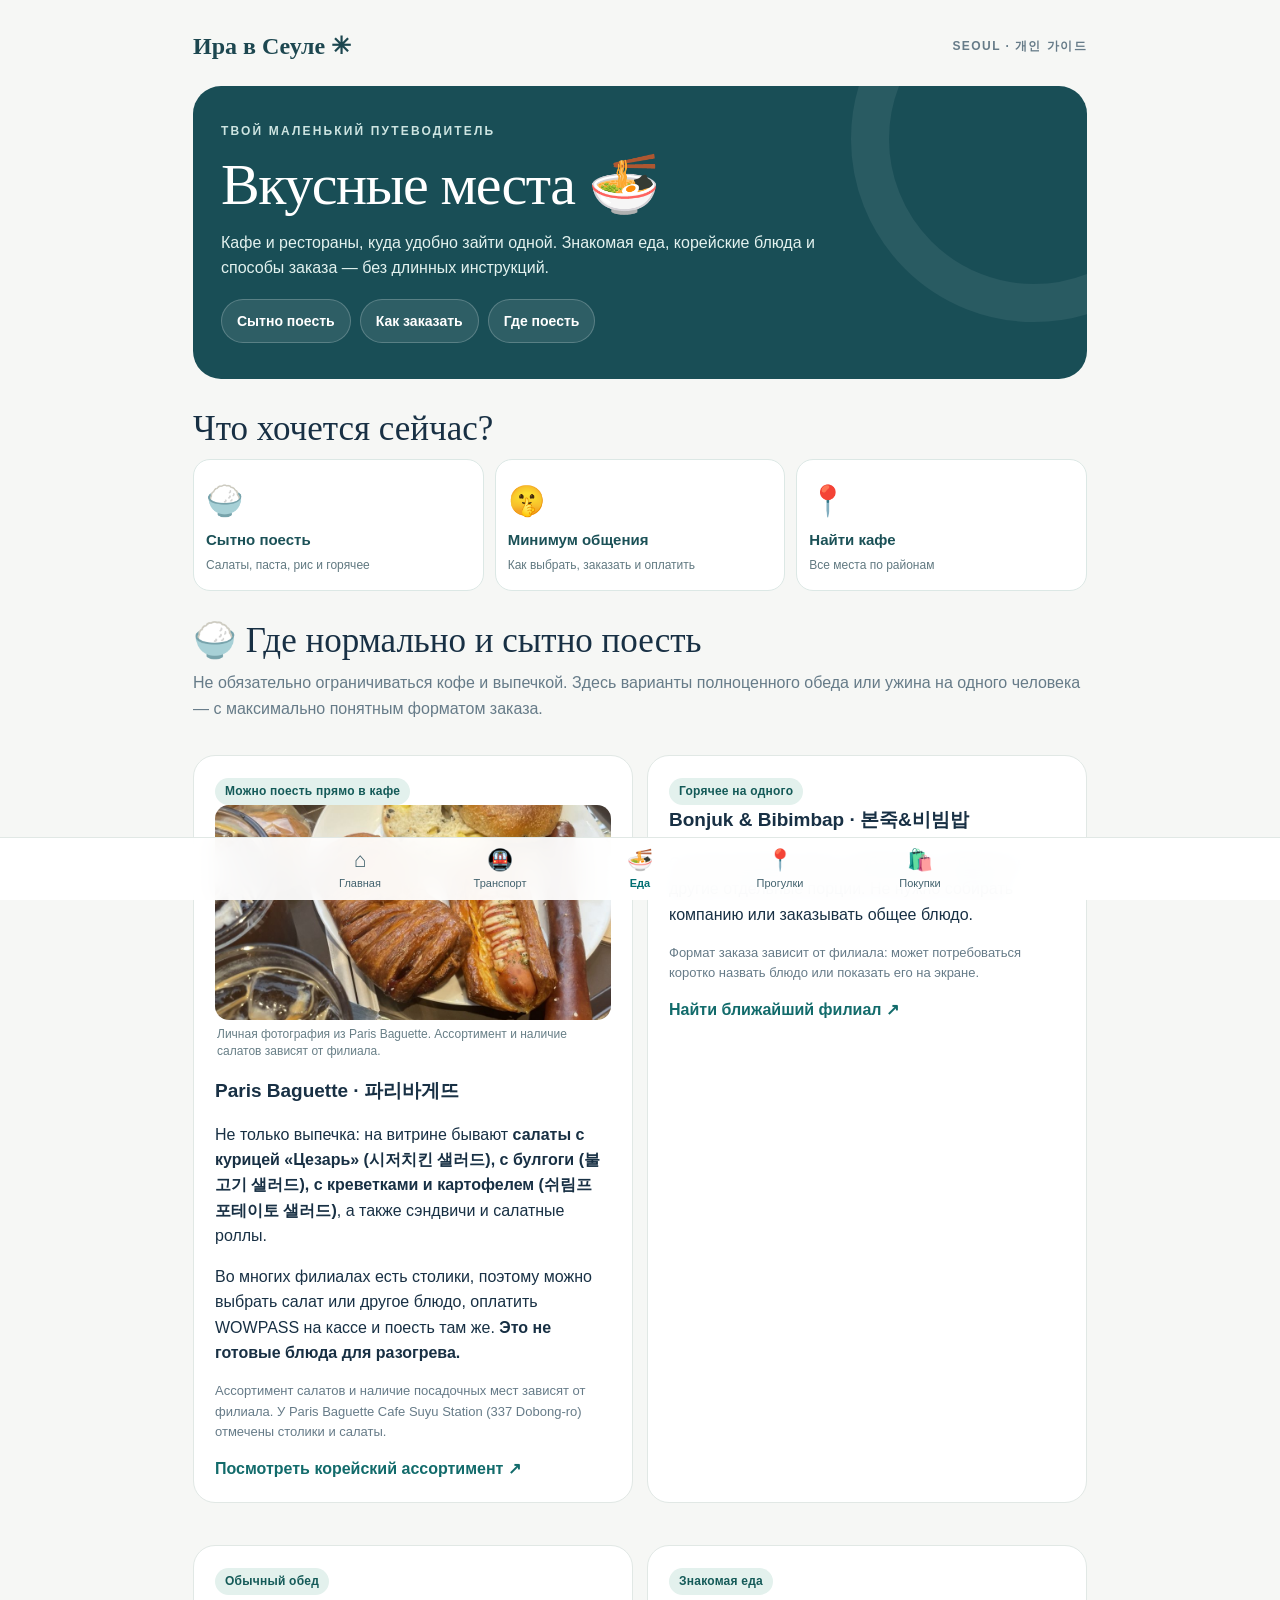
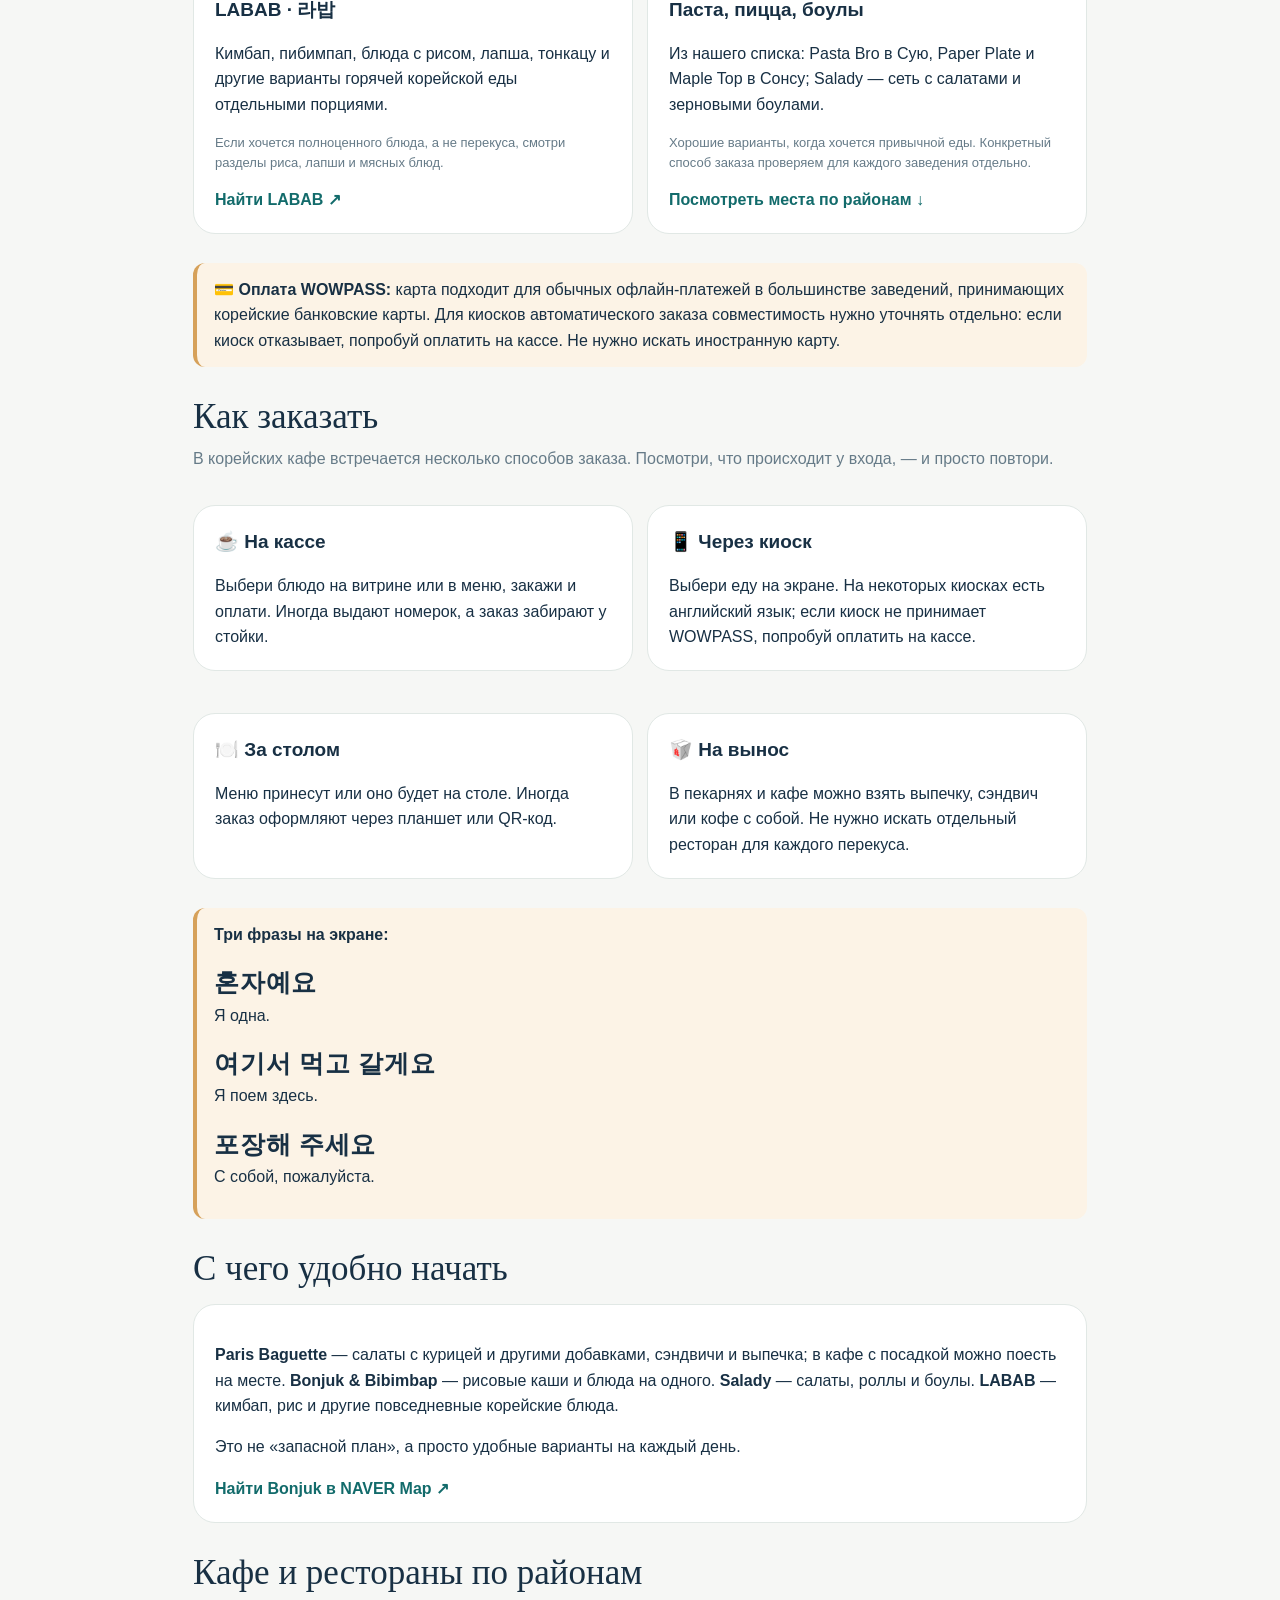
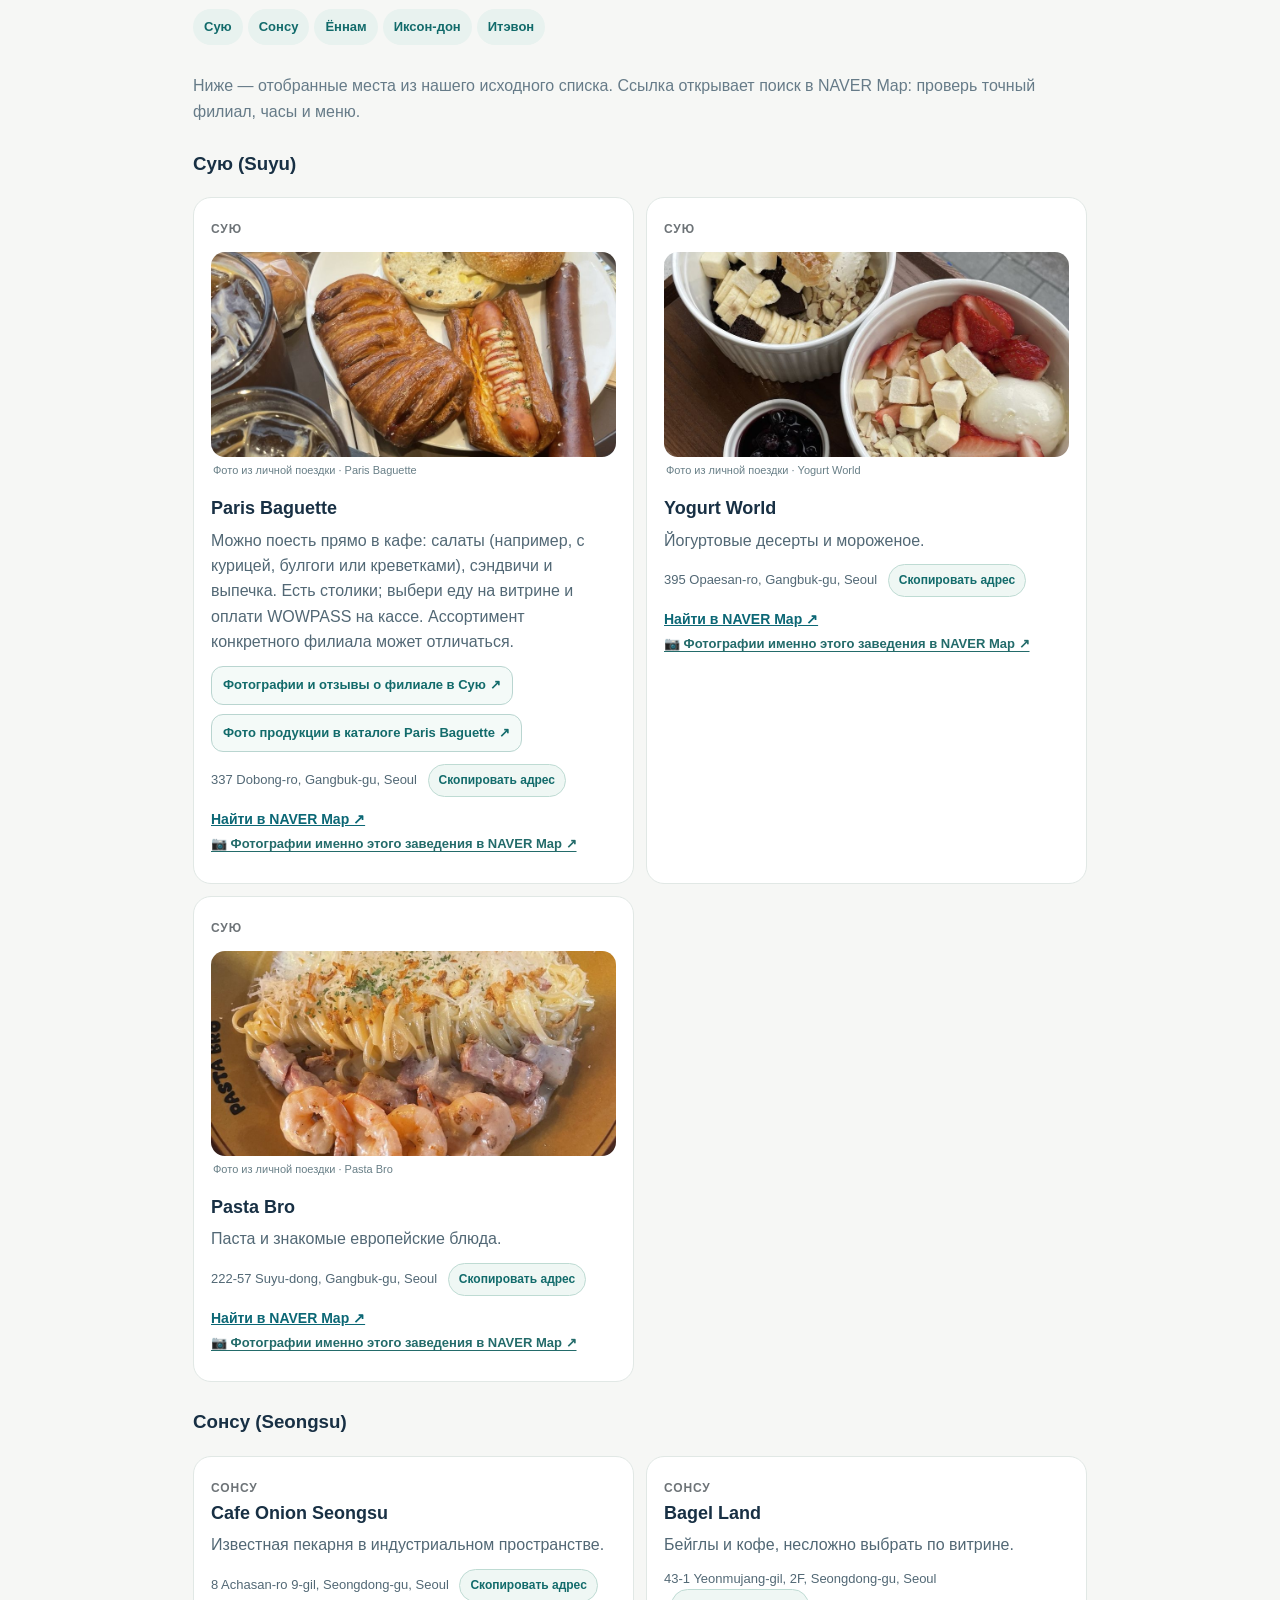
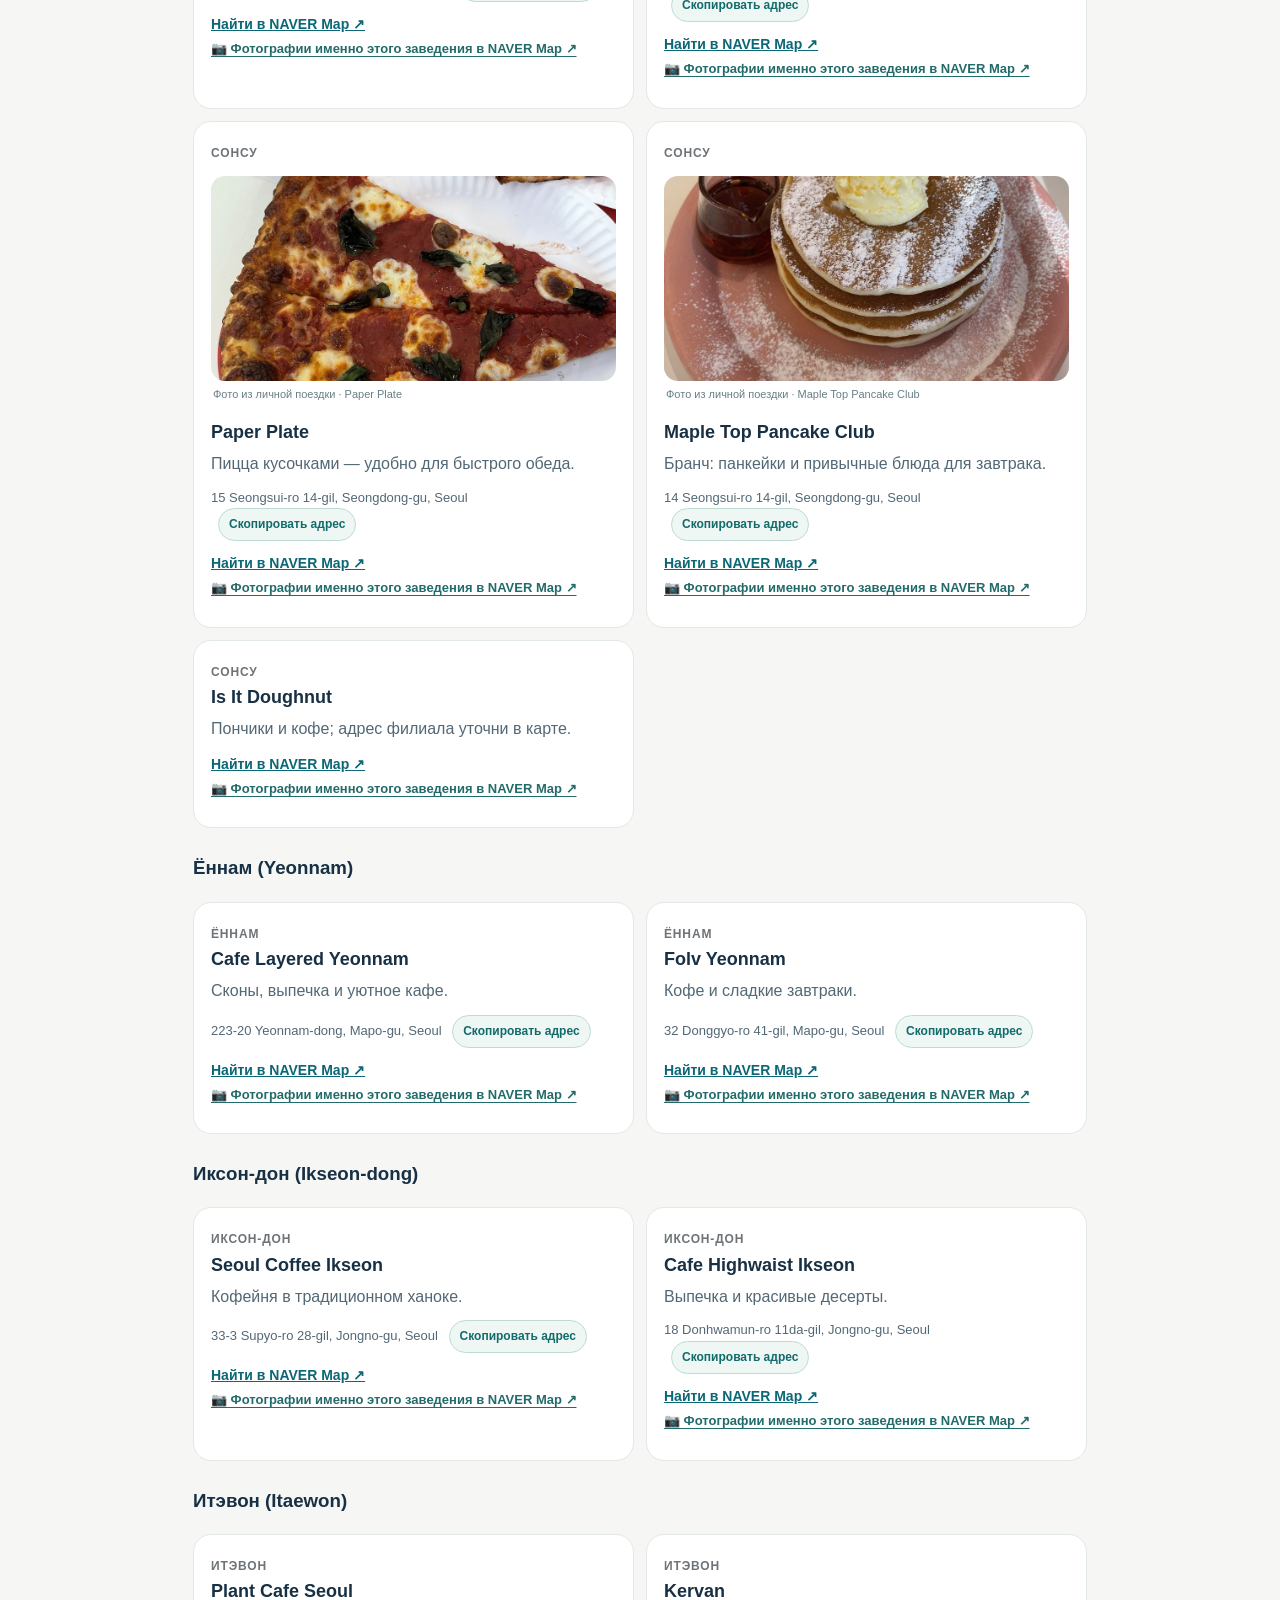
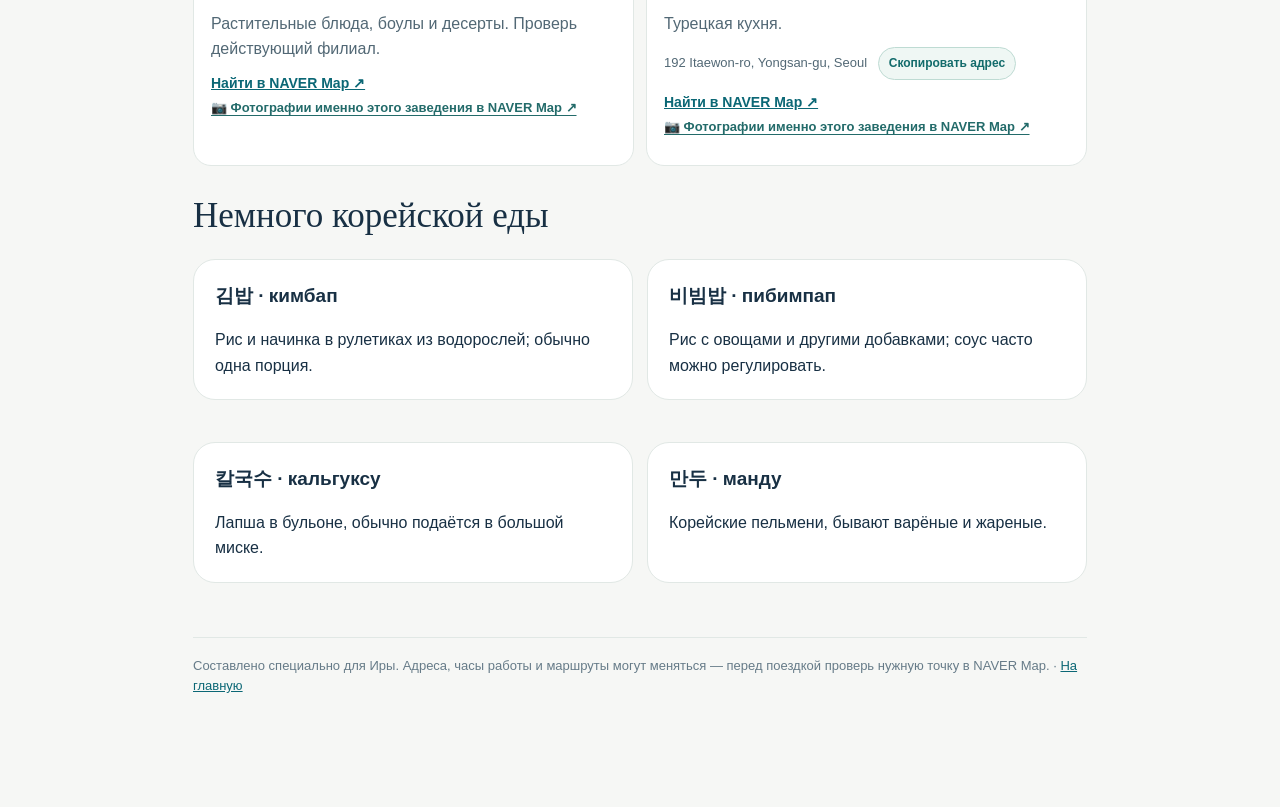
==== commit af862953: "Use five original restaurant photos from user and remove remaining generic image placeholders" ====
--- a/food.html
+++ b/food.html
@@ -1,6 +1,6 @@
 <!doctype html><html lang="ru"><head><meta charset="utf-8"><meta name="viewport" content="width=device-width,initial-scale=1"><meta name="theme-color" content="#194e56"><meta name="description" content="Личный гид для Иры по Сеулу: метро, автобусы, еда, прогулки и покупки."><title>Еда · Ира в Сеуле</title><style>:root{--ink:#183044;--soft:#667b88;--bg:#f6f7f5;--line:#e1e8e5;--teal:#126b6b;--gold:#e8b56e}*{box-sizing:border-box}html{scroll-behavior:smooth}body{margin:0;background:var(--bg);color:var(--ink);font:16px/1.58 -apple-system,BlinkMacSystemFont,"Segoe UI",sans-serif}a{color:#0b6775}a:focus-visible,button:focus-visible,summary:focus-visible{outline:3px solid #e9a85b;outline-offset:3px}main{max-width:930px;margin:auto;padding:20px 18px 110px}.top{display:flex;align-items:center;justify-content:space-between;gap:12px;padding:8px 0 20px}.brand{text-decoration:none;font-family:Georgia,serif;font-weight:bold;color:#1d4750;font-size:24px}.stamp{font-size:12px;letter-spacing:.12em;color:var(--soft);font-weight:700}.hero{background:#194e56;color:white;border-radius:28px;padding:36px 28px;position:relative;overflow:hidden}.hero:after{content:"";position:absolute;width:290px;height:290px;right:-130px;top:-130px;border:38px solid #ffffff12;border-radius:50%;pointer-events:none}.hero .eyebrow{font-size:12px;letter-spacing:.18em;font-weight:750;color:#cde4e1}.hero h1{font:normal clamp(35px,7vw,58px)/1.12 Georgia,serif;letter-spacing:-.025em;margin:12px 0}.hero p{max-width:610px;color:#e3f2ef;margin:0}.quick{display:flex;flex-wrap:wrap;gap:9px;margin:19px 0 0}.quick a{background:#ffffff18;color:white;border:1px solid #ffffff35;text-decoration:none;padding:10px 15px;border-radius:99px;font-size:14px;font-weight:700}.section{margin:28px 0}.section h2{font:normal clamp(26px,4.5vw,35px)/1.23 Georgia,serif;margin:0 0 8px}.muted,.lead{color:var(--soft)}.lead{margin:0 0 20px}.cards{display:grid;grid-template-columns:repeat(2,minmax(0,1fr));gap:15px}.card{background:white;border:1px solid var(--line);border-radius:22px;padding:20px;box-shadow:0 5px 16px #173b3908}.card h3{font:normal 25px/1.2 Georgia,serif;margin:9px 0}.card p{color:#526875;margin:8px 0 14px}.card a.go,.go{display:inline-flex;align-items:center;gap:8px;text-decoration:none;font-weight:750;color:var(--teal)}.visual{height:126px;border-radius:16px;display:flex;align-items:center;justify-content:center;font-size:62px;position:relative;overflow:hidden}.visual:after{content:"";position:absolute;right:-14px;bottom:-48px;width:155px;height:155px;border:18px solid #ffffff88;border-radius:50%}.sea{background:#d4e5e3}.cream{background:#f3e5ca}.rose{background:#ebd9d4}.lav{background:#e0e2ed}.panel{background:white;border:1px solid var(--line);border-radius:22px;padding:21px;margin:14px 0}.panel h3{margin:0 0 8px;font-size:19px}.panel p:last-child{margin-bottom:0}.pill{display:inline-block;font-size:12px;font-weight:750;letter-spacing:.02em;padding:4px 10px;border-radius:25px;background:#e3f1ed;color:#145a58}.note{background:#e8f2ef;border-left:4px solid #539c8d;padding:14px 17px;border-radius:12px;margin:15px 0}.accent{background:#fcf3e6;border-left-color:#d6a15a}.grid2{display:grid;grid-template-columns:repeat(2,minmax(0,1fr));gap:14px}.list{display:grid;gap:12px}.place{background:white;border:1px solid var(--line);border-radius:18px;padding:17px}.place h3{font-size:18px;margin:0 0 5px}.place p{margin:4px 0 11px;color:#526875}.place .links{display:flex;gap:14px;flex-wrap:wrap;font-size:14px;font-weight:700}.tag{color:#6d7377;font-size:12px;letter-spacing:.07em;text-transform:uppercase;font-weight:750}.section details{background:white;border:1px solid var(--line);border-radius:14px;padding:14px 16px;margin:9px 0}.section summary{font-weight:750;cursor:pointer}.section details>p{margin:10px 0 5px}ol{padding-left:22px}li{margin:8px 0}.bottom{margin:40px 0 0;border-top:1px solid var(--line);padding-top:18px;color:var(--soft);font-size:13px}.mobilebar{position:fixed;bottom:0;left:0;right:0;z-index:5;background:#fffffff0;backdrop-filter:blur(12px);border-top:1px solid var(--line);display:flex;justify-content:center;gap:0;padding-bottom:env(safe-area-inset-bottom)}.mobilebar a{width:20%;max-width:140px;text-decoration:none;color:#42626e;text-align:center;font-size:11px;padding:9px 1px;line-height:1.25}.mobilebar a span{display:block;font-size:21px;margin-bottom:4px}.mobilebar a[aria-current="page"]{color:#006f73;font-weight:800}.small{font-size:13px;color:var(--soft)}.routebox{background:white;border:1px solid var(--line);border-radius:20px;padding:20px}.routebox .rail{display:none}.routebox details{padding:14px 16px;margin:10px 0;border:1px solid #e5eae9;border-radius:13px;background:#fdfdfc}.routebox summary{font-weight:800}.routebox .step{margin:10px 0;padding:10px 0;border-bottom:1px solid #e4ebe8}.routebox .hint{background:#eaf3f2;padding:10px;border-radius:10px;margin:7px 0}.routebox .line{display:inline-block;color:white;border-radius:6px;padding:3px 8px;margin:4px;font-size:13px;font-weight:bold}.routebox p{margin:7px 0}.routebox .small{font-size:12px;color:var(--soft)}.bus-dot{width:19px;height:19px;border-radius:50%;display:inline-block;vertical-align:-3px;margin-right:7px}.keyrow{display:flex;gap:11px;align-items:start}.big-ko{font-size:25px;font-weight:800;letter-spacing:.03em}.chiplink{display:inline-block;margin:5px 8px 4px 0;padding:9px 14px;border-radius:25px;background:#e8f2ef;text-decoration:none;font-size:14px;font-weight:700}.breakout{display:grid;grid-template-columns:1fr 1fr;gap:12px}@media(max-width:620px){main{padding:14px 14px 110px}.hero{padding:28px 22px}.cards,.grid2,.breakout{grid-template-columns:1fr}.visual{height:112px}.card{padding:17px}.brand{font-size:21px}.panel{padding:17px}.section{margin:25px 0}}</style><style>.copy-address{font:inherit;font-size:12px;font-weight:750;color:#126b6b;border:1px solid #bedbd3;border-radius:999px;background:#eff7f4;padding:6px 10px;cursor:pointer;margin-left:7px;white-space:nowrap}.copy-address:focus-visible{outline:3px solid #e8b56e;outline-offset:2px}.copy-address:active{transform:translateY(1px)}.chiplink{display:inline-block;margin:3px 5px 8px 0;padding:8px 11px;border-radius:24px;background:#e8f2ef;color:#126b6b;text-decoration:none;font-size:13px;font-weight:700}</style><style>.food-photo{margin:0 0 15px}.food-photo img{width:100%;height:190px;object-fit:cover;display:block;background:#e3eae6;border-radius:14px}.food-photo figcaption{font-size:12px;line-height:1.45;color:#687f87;margin:6px 2px 0}.photo-credit{font-size:12px;color:#5e737c;line-height:1.6}.photo-credit a{color:#126b6b}@media(min-width:700px){.food-photo img{height:215px}}@media(max-width:480px){.food-photo img{height:205px}}</style><style>.photo-actions{display:flex;gap:9px;flex-wrap:wrap;margin:12px 0}.photo-actions a{font-size:13px;display:inline-block;padding:8px 11px;border:1px solid #b9d5d0;border-radius:12px;text-decoration:none;color:#126b6b;font-weight:750;background:#f4faf8}</style><style>.card-photo-link{font-size:13px;margin:10px 0;color:#256d69}.card-photo-link a{color:#236b6a;font-weight:700;text-decoration:underline;text-underline-offset:3px}.place .food-photo{margin:12px 0 15px}.place .food-photo img{height:205px}.food-photo figcaption a{color:#377879}.place .food-photo figcaption{font-size:11px}</style><style>.photo-fallback{display:flex;flex-direction:column;align-items:center;justify-content:center;min-height:135px;border:1px dashed #bdd6cf;background:#eff6f3;color:#3d656a;border-radius:14px;gap:8px;text-align:center;padding:15px;font-size:14px;font-weight:700}.photo-fallback a{font-size:13px;color:#14666d}</style><style>.food-shortcuts{display:grid;grid-template-columns:repeat(3,minmax(0,1fr));gap:11px}.food-shortcut{text-decoration:none;color:#1b5157!important;border:1px solid #dce8e5;border-radius:17px;background:white;padding:17px 12px;display:flex;flex-direction:column;gap:7px}.food-shortcut span{font-size:30px}.food-shortcut b{font-size:15px;line-height:1.25}.food-shortcut small{font-size:12px;line-height:1.4;color:#617981}.food-shortcut:focus-visible{outline:3px solid #e8ae66}@media(max-width:620px){.food-shortcuts{gap:7px}.food-shortcut{padding:12px 9px;border-radius:14px}.food-shortcut span{font-size:25px}.food-shortcut b{font-size:13px}.food-shortcut small{font-size:11px}.section #cafes .list{grid-template-columns:1fr}}@media(min-width:760px){#cafes .list{grid-template-columns:repeat(2,minmax(0,1fr))}}</style></head><body><main><div class="top"><a class="brand" href="index.html">Ира в Сеуле ✳</a><span class="stamp">SEOUL · 개인 가이드</span></div><header class="hero"><div class="eyebrow">ТВОЙ МАЛЕНЬКИЙ ПУТЕВОДИТЕЛЬ</div><h1>Вкусные места 🍜</h1><p>Кафе и рестораны, куда удобно зайти одной. Знакомая еда, корейские блюда и способы заказа — без длинных инструкций.</p><div class="quick"><a href="#meals">Сытно поесть</a><a href="#order">Как заказать</a><a href="#cafes">Где поесть</a></div></header>
 <section class="section" id="food-shortcuts"><h2>Что хочется сейчас?</h2><div class="food-shortcuts"><a href="#meals" class="food-shortcut"><span>🍚</span><b>Сытно поесть</b><small>Салаты, паста, рис и горячее</small></a><a href="#order" class="food-shortcut"><span>🤫</span><b>Минимум общения</b><small>Как выбрать, заказать и оплатить</small></a><a href="#cafes" class="food-shortcut"><span>📍</span><b>Найти кафе</b><small>Все места по районам</small></a></div></section><section class="section" id="meals"><h2>🍚 Где нормально и сытно поесть</h2><p class="lead">Не обязательно ограничиваться кофе и выпечкой. Здесь варианты полноценного обеда или ужина на одного человека — с максимально понятным форматом заказа.</p><div class="grid2">
-<div class="panel"><span class="pill">Можно поесть прямо в кафе</span><figure class="food-photo"><img src="https://commons.wikimedia.org/wiki/Special:FilePath/Caesar%20salad%20with%20chicken%20-%20Cambridge%2C%20MA.jpg?width=840" loading="lazy" decoding="async" alt="Салат Цезарь с курицей, пример оформления блюда"><figcaption>Иллюстрация салата с курицей, не фото продукции Paris Baguette</figcaption></figure><h3>Paris Baguette · 파리바게뜨</h3><p>Не только выпечка: на витрине бывают <b>салаты с курицей «Цезарь» (시저치킨 샐러드), с булгоги (불고기 샐러드), с креветками и картофелем (쉬림프 포테이토 샐러드)</b>, а также сэндвичи и салатные роллы.</p><p>Во многих филиалах есть столики, поэтому можно выбрать салат или другое блюдо, оплатить WOWPASS на кассе и поесть там же. <b>Это не готовые блюда для разогрева.</b></p><p class="small">Ассортимент салатов и наличие посадочных мест зависят от филиала. У Paris Baguette Cafe Suyu Station (337 Dobong-ro) отмечены столики и салаты.</p><a class="go" href="https://www.paris.co.kr/products/" target="_blank" rel="noopener">Посмотреть корейский ассортимент ↗</a></div>
+<div class="panel"><span class="pill">Можно поесть прямо в кафе</span><figure class="food-photo"><img src="paris-baguette.jpg" loading="lazy" decoding="async" alt="Выпечка и бейгл в Paris Baguette, личная фотография"><figcaption>Личная фотография из Paris Baguette. Ассортимент и наличие салатов зависят от филиала.</figcaption></figure><h3>Paris Baguette · 파리바게뜨</h3><p>Не только выпечка: на витрине бывают <b>салаты с курицей «Цезарь» (시저치킨 샐러드), с булгоги (불고기 샐러드), с креветками и картофелем (쉬림프 포테이토 샐러드)</b>, а также сэндвичи и салатные роллы.</p><p>Во многих филиалах есть столики, поэтому можно выбрать салат или другое блюдо, оплатить WOWPASS на кассе и поесть там же. <b>Это не готовые блюда для разогрева.</b></p><p class="small">Ассортимент салатов и наличие посадочных мест зависят от филиала. У Paris Baguette Cafe Suyu Station (337 Dobong-ro) отмечены столики и салаты.</p><a class="go" href="https://www.paris.co.kr/products/" target="_blank" rel="noopener">Посмотреть корейский ассортимент ↗</a></div>
 <div class="panel"><span class="pill">Горячее на одного</span><h3>Bonjuk &amp; Bibimbap · 본죽&amp;비빔밥</h3><p>Сытная рисовая каша с добавками, пибимпап и другие отдельные порции. Не нужно собирать компанию или заказывать общее блюдо.</p><p class="small">Формат заказа зависит от филиала: может потребоваться коротко назвать блюдо или показать его на экране.</p><a class="go" href="https://map.naver.com/p/search/%EB%B3%B8%EC%A3%BD%EB%B9%84%EB%B9%94%EB%B0%A5" target="_blank" rel="noopener">Найти ближайший филиал ↗</a></div>
 <div class="panel"><span class="pill">Обычный обед</span><h3>LABAB · 라밥</h3><p>Кимбап, пибимпап, блюда с рисом, лапша, тонкацу и другие варианты горячей корейской еды отдельными порциями.</p><p class="small">Если хочется полноценного блюда, а не перекуса, смотри разделы риса, лапши и мясных блюд.</p><a class="go" href="https://map.naver.com/p/search/%EB%9D%BC%EB%B0%A5" target="_blank" rel="noopener">Найти LABAB ↗</a></div>
 <div class="panel"><span class="pill">Знакомая еда</span><h3>Паста, пицца, боулы</h3><p>Из нашего списка: Pasta Bro в Сую, Paper Plate и Maple Top в Сонсу; Salady — сеть с салатами и зерновыми боулами.</p><p class="small">Хорошие варианты, когда хочется привычной еды. Конкретный способ заказа проверяем для каждого заведения отдельно.</p><a class="go" href="#cafes">Посмотреть места по районам ↓</a></div>
@@ -12,5 +12,5 @@
 <div class="panel"><h3>🥡 На вынос</h3><p>В пекарнях и кафе можно взять выпечку, сэндвич или кофе с собой. Не нужно искать отдельный ресторан для каждого перекуса.</p></div>
 </div><div class="note accent"><b>Три фразы на экране:</b><p><span class="big-ko">혼자예요</span><br>Я одна.</p><p><span class="big-ko">여기서 먹고 갈게요</span><br>Я поем здесь.</p><p><span class="big-ko">포장해 주세요</span><br>С собой, пожалуйста.</p></div></section>
 <section class="section"><h2>С чего удобно начать</h2><div class="panel"><p><b>Paris Baguette</b> — салаты с курицей и другими добавками, сэндвичи и выпечка; в кафе с посадкой можно поесть на месте. <b>Bonjuk &amp; Bibimbap</b> — рисовые каши и блюда на одного. <b>Salady</b> — салаты, роллы и боулы. <b>LABAB</b> — кимбап, рис и другие повседневные корейские блюда.</p><p>Это не «запасной план», а просто удобные варианты на каждый день.</p><a class="go" href="https://map.naver.com/p/search/%EB%B3%B8%EC%A3%BD%20%EB%B9%84%EB%B9%94%EB%B0%A5%20%EC%84%9C%EC%9A%B8" target="_blank" rel="noopener">Найти Bonjuk в NAVER Map ↗</a></div></section>
-<section class="section" id="cafes"><h2>Кафе и рестораны по районам</h2><div style="margin:12px 0 20px"><a class="chiplink" href="#suyu-food">Сую</a><a class="chiplink" href="#seongsu-food">Сонсу</a><a class="chiplink" href="#yeonnam-food">Ённам</a><a class="chiplink" href="#ikseon-food">Иксон-дон</a><a class="chiplink" href="#itaewon-food">Итэвон</a></div><p class="lead">Ниже — отобранные места из нашего исходного списка. Ссылка открывает поиск в NAVER Map: проверь точный филиал, часы и меню.</p><h3 id="suyu-food" style="margin-top:25px;scroll-margin-top:24px">Сую (Suyu)</h3><div class="list"><article class="place"><span class="tag">Сую</span><figure class="food-photo"><img loading="lazy" decoding="async" src="https://commons.wikimedia.org/wiki/Special:FilePath/Paris%20Baguette%20in%20Sokcho.jpg?width=850" alt="Настоящая вывеска и фасад Paris Baguette в Сокчхо, Южная Корея"><figcaption>Так выглядит магазин сети Paris Baguette. Фото другого филиала (Сокчхо), не Сую.</figcaption></figure><h3>Paris Baguette</h3><p>Можно поесть прямо в кафе: салаты (например, с курицей, булгоги или креветками), сэндвичи и выпечка. Есть столики; выбери еду на витрине и оплати WOWPASS на кассе. Ассортимент конкретного филиала может отличаться.</p><div class="photo-actions"><a href="https://map.naver.com/p/search/%ED%8C%8C%EB%A6%AC%EB%B0%94%EA%B2%8C%EB%9C%A8%20%EC%88%98%EC%9C%A0%EC%97%AD" target="_blank" rel="noopener">Фотографии и отзывы о филиале в Сую ↗</a><a href="https://www.paris.co.kr/products/" target="_blank" rel="noopener">Фото продукции в каталоге Paris Baguette ↗</a></div><p class="small">337 Dobong-ro, Gangbuk-gu, Seoul <button type="button" class="copy-address" data-copy-address="337 Dobong-ro, Gangbuk-gu, Seoul" aria-label="Скопировать адрес 337 Dobong-ro, Gangbuk-gu, Seoul">Скопировать адрес</button></p><div class="links"><a href="https://map.naver.com/p/search/%ED%8C%8C%EB%A6%AC%EB%B0%94%EA%B2%8C%EB%9C%A8%20%EC%88%98%EC%9C%A0" target="_blank" rel="noopener">Найти в NAVER Map ↗</a></div><p class="card-photo-link"><a href="https://map.naver.com/p/search/%ED%8C%8C%EB%A6%AC%EB%B0%94%EA%B2%8C%EB%9C%A8%20%EC%88%98%EC%9C%A0%EC%97%AD" target="_blank" rel="noopener">📷 Фотографии именно этого заведения в NAVER Map ↗</a></p></article><article class="place"><span class="tag">Сую</span><figure class="food-photo"><img src="https://commons.wikimedia.org/wiki/Special:FilePath/Yogurt%2C%20fruit%2C%20granola%20bowl%20(34999358091).jpg?width=840" loading="lazy" decoding="async" alt="Пример йогурта с фруктами и гранолой"><figcaption>Пример йогурта с фруктами и гранолой. Иллюстративное фото · <a href="https://commons.wikimedia.org/wiki/File:Yogurt%2C_fruit%2C_granola_bowl_(34999358091).jpg" target="_blank" rel="noopener">© T.Tseng / Wikimedia Commons</a></figcaption></figure><h3>Yogurt World</h3><p>Йогуртовые десерты и мороженое.</p><p class="small">395 Opaesan-ro, Gangbuk-gu, Seoul <button type="button" class="copy-address" data-copy-address="395 Opaesan-ro, Gangbuk-gu, Seoul" aria-label="Скопировать адрес 395 Opaesan-ro, Gangbuk-gu, Seoul">Скопировать адрес</button></p><div class="links"><a href="https://map.naver.com/p/search/%EC%9A%94%EA%B1%B0%ED%8A%B8%EC%9B%94%EB%93%9C%20%EC%88%98%EC%9C%A0" target="_blank" rel="noopener">Найти в NAVER Map ↗</a></div><p class="card-photo-link"><a href="https://map.naver.com/p/search/%EC%9A%94%EA%B1%B0%ED%8A%B8%EC%9B%94%EB%93%9C%20%EC%88%98%EC%9C%A0" target="_blank" rel="noopener">📷 Фотографии именно этого заведения в NAVER Map ↗</a></p></article><article class="place"><span class="tag">Сую</span><figure class="food-photo"><img src="https://commons.wikimedia.org/wiki/Special:FilePath/Pasta%20with%20tomato%20sauce%20(6178622998).jpg?width=840" loading="lazy" decoding="async" alt="Пример порции пасты с томатным соусом"><figcaption>Пример порции пасты с томатным соусом. Иллюстративное фото · <a href="https://commons.wikimedia.org/wiki/File:Pasta_with_tomato_sauce_(6178622998).jpg" target="_blank" rel="noopener">© pelican / Wikimedia Commons</a></figcaption></figure><h3>Pasta Bro</h3><p>Паста и знакомые европейские блюда.</p><p class="small">222-57 Suyu-dong, Gangbuk-gu, Seoul <button type="button" class="copy-address" data-copy-address="222-57 Suyu-dong, Gangbuk-gu, Seoul" aria-label="Скопировать адрес 222-57 Suyu-dong, Gangbuk-gu, Seoul">Скопировать адрес</button></p><div class="links"><a href="https://map.naver.com/p/search/%ED%8C%8C%EC%8A%A4%ED%83%80%EB%B8%8C%EB%A1%9C%20%EC%88%98%EC%9C%A0" target="_blank" rel="noopener">Найти в NAVER Map ↗</a></div><p class="card-photo-link"><a href="https://map.naver.com/p/search/%ED%8C%8C%EC%8A%A4%ED%83%80%EB%B8%8C%EB%A1%9C%20%EC%88%98%EC%9C%A0" target="_blank" rel="noopener">📷 Фотографии именно этого заведения в NAVER Map ↗</a></p></article></div><h3 id="seongsu-food" style="margin-top:25px;scroll-margin-top:24px">Сонсу (Seongsu)</h3><div class="list"><article class="place"><span class="tag">Сонсу</span><h3>Cafe Onion Seongsu</h3><p>Известная пекарня в индустриальном пространстве.</p><p class="small">8 Achasan-ro 9-gil, Seongdong-gu, Seoul <button type="button" class="copy-address" data-copy-address="8 Achasan-ro 9-gil, Seongdong-gu, Seoul" aria-label="Скопировать адрес 8 Achasan-ro 9-gil, Seongdong-gu, Seoul">Скопировать адрес</button></p><div class="links"><a href="https://map.naver.com/p/search/%EC%96%B4%EB%8B%88%EC%96%B8%20%EC%84%B1%EC%88%98" target="_blank" rel="noopener">Найти в NAVER Map ↗</a></div><p class="card-photo-link"><a href="https://map.naver.com/p/search/%EC%96%B4%EB%8B%88%EC%96%B8%20%EC%84%B1%EC%88%98" target="_blank" rel="noopener">📷 Фотографии именно этого заведения в NAVER Map ↗</a></p></article><article class="place"><span class="tag">Сонсу</span><h3>Bagel Land</h3><p>Бейглы и кофе, несложно выбрать по витрине.</p><p class="small">43-1 Yeonmujang-gil, 2F, Seongdong-gu, Seoul <button type="button" class="copy-address" data-copy-address="43-1 Yeonmujang-gil, 2F, Seongdong-gu, Seoul" aria-label="Скопировать адрес 43-1 Yeonmujang-gil, 2F, Seongdong-gu, Seoul">Скопировать адрес</button></p><div class="links"><a href="https://map.naver.com/p/search/%EB%B2%A0%EC%9D%B4%EA%B8%80%EB%9E%9C%EB%93%9C%20%EC%84%B1%EC%88%98" target="_blank" rel="noopener">Найти в NAVER Map ↗</a></div><p class="card-photo-link"><a href="https://map.naver.com/p/search/%EB%B2%A0%EC%9D%B4%EA%B8%80%EB%9E%9C%EB%93%9C%20%EC%84%B1%EC%88%98" target="_blank" rel="noopener">📷 Фотографии именно этого заведения в NAVER Map ↗</a></p></article><article class="place"><span class="tag">Сонсу</span><figure class="food-photo"><img src="https://commons.wikimedia.org/wiki/Special:FilePath/Margherita%20pizza%20on%20plate.jpg?width=840" loading="lazy" decoding="async" alt="Пример пиццы «Маргарита»"><figcaption>Пример пиццы «Маргарита». Иллюстративное фото · <a href="https://commons.wikimedia.org/wiki/File:Margherita_pizza_on_plate.jpg" target="_blank" rel="noopener">© Shisma / Wikimedia Commons</a></figcaption></figure><h3>Paper Plate</h3><p>Пицца кусочками — удобно для быстрого обеда.</p><p class="small">15 Seongsui-ro 14-gil, Seongdong-gu, Seoul <button type="button" class="copy-address" data-copy-address="15 Seongsui-ro 14-gil, Seongdong-gu, Seoul" aria-label="Скопировать адрес 15 Seongsui-ro 14-gil, Seongdong-gu, Seoul">Скопировать адрес</button></p><div class="links"><a href="https://map.naver.com/p/search/%ED%8E%98%EC%9D%B4%ED%8D%BC%ED%94%8C%EB%A0%88%EC%9D%B4%ED%8A%B8%20%EC%84%B1%EC%88%98" target="_blank" rel="noopener">Найти в NAVER Map ↗</a></div><p class="card-photo-link"><a href="https://map.naver.com/p/search/%ED%8E%98%EC%9D%B4%ED%8D%BC%ED%94%8C%EB%A0%88%EC%9D%B4%ED%8A%B8%20%EC%84%B1%EC%88%98" target="_blank" rel="noopener">📷 Фотографии именно этого заведения в NAVER Map ↗</a></p></article><article class="place"><span class="tag">Сонсу</span><figure class="food-photo"><img src="https://commons.wikimedia.org/wiki/Special:FilePath/Buttermilk%20pancakes%2C%20cr%C3%A8me%20fraiche%2C%20berry%20compote%2C%20fresh%20berries%20%26%20maple%20syrup%20-%20Malt%20Cafe%202026-04-22.jpg?width=840" loading="lazy" decoding="async" alt="Пример панкейков с ягодами"><figcaption>Пример панкейков с ягодами. Иллюстративное фото · <a href="https://commons.wikimedia.org/wiki/File:Buttermilk_pancakes%2C_cr%C3%A8me_fraiche%2C_berry_compote%2C_fresh_berries_%26_maple_syrup_-_Malt_Cafe_2026-04-22.jpg" target="_blank" rel="noopener">© Andy Li / Wikimedia Commons</a></figcaption></figure><h3>Maple Top Pancake Club</h3><p>Бранч: панкейки и привычные блюда для завтрака.</p><p class="small">14 Seongsui-ro 14-gil, Seongdong-gu, Seoul <button type="button" class="copy-address" data-copy-address="14 Seongsui-ro 14-gil, Seongdong-gu, Seoul" aria-label="Скопировать адрес 14 Seongsui-ro 14-gil, Seongdong-gu, Seoul">Скопировать адрес</button></p><div class="links"><a href="https://map.naver.com/p/search/%EB%A9%94%EC%9D%B4%ED%94%8C%ED%83%91%ED%8C%AC%EC%BC%80%EC%9D%B4%ED%81%AC%ED%81%B4%EB%9F%BD" target="_blank" rel="noopener">Найти в NAVER Map ↗</a></div><p class="card-photo-link"><a href="https://map.naver.com/p/search/%EB%A9%94%EC%9D%B4%ED%94%8C%ED%83%91%ED%8C%AC%EC%BC%80%EC%9D%B4%ED%81%AC%ED%81%B4%EB%9F%BD" target="_blank" rel="noopener">📷 Фотографии именно этого заведения в NAVER Map ↗</a></p></article><article class="place"><span class="tag">Сонсу</span><h3>Is It Doughnut</h3><p>Пончики и кофе; адрес филиала уточни в карте.</p><div class="links"><a href="https://map.naver.com/p/search/Is%20It%20Doughnut%20%EC%84%B1%EC%88%98" target="_blank" rel="noopener">Найти в NAVER Map ↗</a></div><p class="card-photo-link"><a href="https://map.naver.com/p/search/Is%20It%20Doughnut%20%EC%84%B1%EC%88%98" target="_blank" rel="noopener">📷 Фотографии именно этого заведения в NAVER Map ↗</a></p></article></div><h3 id="yeonnam-food" style="margin-top:25px;scroll-margin-top:24px">Ённам (Yeonnam)</h3><div class="list"><article class="place"><span class="tag">Ённам</span><h3>Cafe Layered Yeonnam</h3><p>Сконы, выпечка и уютное кафе.</p><p class="small">223-20 Yeonnam-dong, Mapo-gu, Seoul <button type="button" class="copy-address" data-copy-address="223-20 Yeonnam-dong, Mapo-gu, Seoul" aria-label="Скопировать адрес 223-20 Yeonnam-dong, Mapo-gu, Seoul">Скопировать адрес</button></p><div class="links"><a href="https://map.naver.com/p/search/%EC%B9%B4%ED%8E%98%20%EB%A0%88%EC%9D%B4%EC%96%B4%EB%93%9C%20%EC%97%B0%EB%82%A8" target="_blank" rel="noopener">Найти в NAVER Map ↗</a></div><p class="card-photo-link"><a href="https://map.naver.com/p/search/%EC%B9%B4%ED%8E%98%20%EB%A0%88%EC%9D%B4%EC%96%B4%EB%93%9C%20%EC%97%B0%EB%82%A8" target="_blank" rel="noopener">📷 Фотографии именно этого заведения в NAVER Map ↗</a></p></article><article class="place"><span class="tag">Ённам</span><h3>Folv Yeonnam</h3><p>Кофе и сладкие завтраки.</p><p class="small">32 Donggyo-ro 41-gil, Mapo-gu, Seoul <button type="button" class="copy-address" data-copy-address="32 Donggyo-ro 41-gil, Mapo-gu, Seoul" aria-label="Скопировать адрес 32 Donggyo-ro 41-gil, Mapo-gu, Seoul">Скопировать адрес</button></p><div class="links"><a href="https://map.naver.com/p/search/Folv%20%EC%97%B0%EB%82%A8" target="_blank" rel="noopener">Найти в NAVER Map ↗</a></div><p class="card-photo-link"><a href="https://map.naver.com/p/search/Folv%20%EC%97%B0%EB%82%A8" target="_blank" rel="noopener">📷 Фотографии именно этого заведения в NAVER Map ↗</a></p></article></div><h3 id="ikseon-food" style="margin-top:25px;scroll-margin-top:24px">Иксон-дон (Ikseon-dong)</h3><div class="list"><article class="place"><span class="tag">Иксон-дон</span><h3>Seoul Coffee Ikseon</h3><p>Кофейня в традиционном ханоке.</p><p class="small">33-3 Supyo-ro 28-gil, Jongno-gu, Seoul <button type="button" class="copy-address" data-copy-address="33-3 Supyo-ro 28-gil, Jongno-gu, Seoul" aria-label="Скопировать адрес 33-3 Supyo-ro 28-gil, Jongno-gu, Seoul">Скопировать адрес</button></p><div class="links"><a href="https://map.naver.com/p/search/%EC%84%9C%EC%9A%B8%EC%BB%A4%ED%94%BC%20%EC%9D%B5%EC%84%A0" target="_blank" rel="noopener">Найти в NAVER Map ↗</a></div><p class="card-photo-link"><a href="https://map.naver.com/p/search/%EC%84%9C%EC%9A%B8%EC%BB%A4%ED%94%BC%20%EC%9D%B5%EC%84%A0" target="_blank" rel="noopener">📷 Фотографии именно этого заведения в NAVER Map ↗</a></p></article><article class="place"><span class="tag">Иксон-дон</span><h3>Cafe Highwaist Ikseon</h3><p>Выпечка и красивые десерты.</p><p class="small">18 Donhwamun-ro 11da-gil, Jongno-gu, Seoul <button type="button" class="copy-address" data-copy-address="18 Donhwamun-ro 11da-gil, Jongno-gu, Seoul" aria-label="Скопировать адрес 18 Donhwamun-ro 11da-gil, Jongno-gu, Seoul">Скопировать адрес</button></p><div class="links"><a href="https://map.naver.com/p/search/%EC%B9%B4%ED%8E%98%20%ED%95%98%EC%9D%B4%EC%9B%A8%EC%8A%A4%ED%8A%B8%20%EC%9D%B5%EC%84%A0" target="_blank" rel="noopener">Найти в NAVER Map ↗</a></div><p class="card-photo-link"><a href="https://map.naver.com/p/search/%EC%B9%B4%ED%8E%98%20%ED%95%98%EC%9D%B4%EC%9B%A8%EC%8A%A4%ED%8A%B8%20%EC%9D%B5%EC%84%A0" target="_blank" rel="noopener">📷 Фотографии именно этого заведения в NAVER Map ↗</a></p></article></div><h3 id="itaewon-food" style="margin-top:25px;scroll-margin-top:24px">Итэвон (Itaewon)</h3><div class="list"><article class="place"><span class="tag">Итэвон</span><h3>Plant Cafe Seoul</h3><p>Растительные блюда, боулы и десерты. Проверь действующий филиал.</p><div class="links"><a href="https://map.naver.com/p/search/Plant%20Cafe%20Seoul" target="_blank" rel="noopener">Найти в NAVER Map ↗</a></div><p class="card-photo-link"><a href="https://map.naver.com/p/search/Plant%20Cafe%20Seoul" target="_blank" rel="noopener">📷 Фотографии именно этого заведения в NAVER Map ↗</a></p></article><article class="place"><span class="tag">Итэвон</span><h3>Kervan</h3><p>Турецкая кухня.</p><p class="small">192 Itaewon-ro, Yongsan-gu, Seoul <button type="button" class="copy-address" data-copy-address="192 Itaewon-ro, Yongsan-gu, Seoul" aria-label="Скопировать адрес 192 Itaewon-ro, Yongsan-gu, Seoul">Скопировать адрес</button></p><div class="links"><a href="https://map.naver.com/p/search/%EC%BC%80%EB%A5%B4%EB%B0%98%20%EC%9D%B4%ED%83%9C%EC%9B%90" target="_blank" rel="noopener">Найти в NAVER Map ↗</a></div><p class="card-photo-link"><a href="https://map.naver.com/p/search/%EC%BC%80%EB%A5%B4%EB%B0%98%20%EC%9D%B4%ED%83%9C%EC%9B%90" target="_blank" rel="noopener">📷 Фотографии именно этого заведения в NAVER Map ↗</a></p></article></div></section>
-<section class="section"><h2>Немного корейской еды</h2><div class="grid2"><div class="panel"><figure class="food-photo"><img src="https://commons.wikimedia.org/wiki/Special:FilePath/Gimbap%20Kimbap%20Korean%20food%2001.jpg?width=840" loading="lazy" decoding="async" alt="Кимбап, роллы с рисом и овощной начинкой"><figcaption>Пример подачи блюда</figcaption></figure><h3>김밥 · кимбап</h3><p>Рис и начинка в рулетиках из водорослей; обычно одна порция.</p></div><div class="panel"><figure class="food-photo"><img src="https://commons.wikimedia.org/wiki/Special:FilePath/Korean%20Bibimbap.jpg?width=840" loading="lazy" decoding="async" alt="Пибимпап, миска риса с овощами"><figcaption>Пример подачи блюда</figcaption></figure><h3>비빔밥 · пибимпап</h3><p>Рис с овощами и другими добавками; соус часто можно регулировать.</p></div><div class="panel"><figure class="food-photo"><img src="https://commons.wikimedia.org/wiki/Special:FilePath/Kalguksu%2020230408%20001.jpg?width=840" loading="lazy" decoding="async" alt="Кальгуксу, корейская лапша в бульоне"><figcaption>Пример подачи блюда</figcaption></figure><h3>칼국수 · кальгуксу</h3><p>Лапша в бульоне, обычно подаётся в большой миске.</p></div><div class="panel"><figure class="food-photo"><img src="https://commons.wikimedia.org/wiki/Special:FilePath/Mandu%20%EB%A7%8C%EB%91%90D.jpg?width=840" loading="lazy" decoding="async" alt="Манду, корейские пельмени"><figcaption>Пример подачи блюда</figcaption></figure><h3>만두 · манду</h3><p>Корейские пельмени, бывают варёные и жареные.</p></div></div></section><section class="section" id="photo-credits"><details><summary>Авторы фотографий и лицензии</summary><div class="photo-credit"><p>Фотографии блюд — примеры внешнего вида, не изображения меню или продукции конкретных заведений.</p><p>Для карточек ниже использованы фотографии типов блюд с Wikimedia Commons; они показывают вид еды, а не конкретные позиции меню заведений. Автор каждого снимка указан непосредственно под фотографией; условия лицензии приведены на странице исходного изображения.</p><p><a href="https://commons.wikimedia.org/wiki/File:Paris_Baguette_in_Sokcho.jpg">Фасад Paris Baguette в Сокчхо</a> — Bernard Gagnon, CC0 1.0; фотография другого филиала, приведена для узнавания сети.</p><p><a href="https://commons.wikimedia.org/wiki/File:Caesar_salad_with_chicken_-_Cambridge,_MA.jpg">Салат с курицей</a> — Daderot, CC0 1.0.</p><p><a href="https://commons.wikimedia.org/wiki/File:Gimbap_Kimbap_Korean_food_01.jpg">Кимбап</a> — 한국의 멋, CC0 1.0.</p><p><a href="https://commons.wikimedia.org/wiki/File:Korean_Bibimbap.jpg">Пибимпап</a> — Shene81, <a href="https://creativecommons.org/licenses/by/3.0/">CC BY 3.0</a>.</p><p><a href="https://commons.wikimedia.org/wiki/File:Kalguksu_20230408_001.jpg">Кальгуксу</a> — Mobius6, <a href="https://creativecommons.org/licenses/by-sa/4.0/">CC BY-SA 4.0</a>.</p><p><a href="https://commons.wikimedia.org/wiki/File:Mandu_%EB%A7%8C%EB%91%90D.jpg">Манду</a> — Valenzuela400, <a href="https://creativecommons.org/licenses/by-sa/4.0/">CC BY-SA 4.0</a>.</p></div></details></section><footer class="bottom">Составлено специально для Иры. Адреса, часы работы и маршруты могут меняться — перед поездкой проверь нужную точку в NAVER Map. · <a href="index.html">На главную</a></footer></main><nav class="mobilebar" aria-label="Разделы гида"><a href="index.html" ><span>⌂</span>Главная</a><a href="transport.html" ><span>🚇</span>Транспорт</a><a href="food.html" aria-current="page"><span>🍜</span>Еда</a><a href="places.html" ><span>📍</span>Прогулки</a><a href="shopping.html" ><span>🛍️</span>Покупки</a></nav><script>document.querySelectorAll('.copy-address').forEach(button=>button.addEventListener('click',async()=>{const address=button.getAttribute('data-copy-address');try{if(navigator.clipboard&&window.isSecureContext){await navigator.clipboard.writeText(address)}else{const ta=document.createElement('textarea');ta.value=address;ta.style.position='fixed';ta.style.left='-10000px';document.body.append(ta);ta.select();if(!document.execCommand('copy'))throw Error('copy failed');ta.remove()}const old=button.textContent;button.textContent='Скопировано ✓';setTimeout(()=>button.textContent=old,1500)}catch(e){button.textContent='Выдели адрес выше'}}));</script><script>(function(){document.querySelectorAll('.food-photo img').forEach(function(img){img.addEventListener('error',function(){const fig=img.closest('.food-photo');if(!fig||fig.querySelector('.photo-fallback'))return;const ph=document.createElement('div');ph.className='photo-fallback';ph.textContent='📷 Фото не загрузилось';img.replaceWith(ph);const card=fig.closest('.place');if(card){const n=card.querySelector('a[href*="map.naver.com"]');if(n){const a=document.createElement('a');a.href=n.href;a.target='_blank';a.rel='noopener';a.textContent='Посмотреть фото заведения в NAVER Map ↗';ph.appendChild(document.createElement('div')).appendChild(a)}}})})})();</script></body></html>+<section class="section" id="cafes"><h2>Кафе и рестораны по районам</h2><div style="margin:12px 0 20px"><a class="chiplink" href="#suyu-food">Сую</a><a class="chiplink" href="#seongsu-food">Сонсу</a><a class="chiplink" href="#yeonnam-food">Ённам</a><a class="chiplink" href="#ikseon-food">Иксон-дон</a><a class="chiplink" href="#itaewon-food">Итэвон</a></div><p class="lead">Ниже — отобранные места из нашего исходного списка. Ссылка открывает поиск в NAVER Map: проверь точный филиал, часы и меню.</p><h3 id="suyu-food" style="margin-top:25px;scroll-margin-top:24px">Сую (Suyu)</h3><div class="list"><article class="place"><span class="tag">Сую</span><figure class="food-photo"><img src="paris-baguette.jpg" loading="lazy" decoding="async" alt="Фото посетительницы: выпечка и бейгл в Paris Baguette"><figcaption>Фото из личной поездки · Paris Baguette</figcaption></figure><h3>Paris Baguette</h3><p>Можно поесть прямо в кафе: салаты (например, с курицей, булгоги или креветками), сэндвичи и выпечка. Есть столики; выбери еду на витрине и оплати WOWPASS на кассе. Ассортимент конкретного филиала может отличаться.</p><div class="photo-actions"><a href="https://map.naver.com/p/search/%ED%8C%8C%EB%A6%AC%EB%B0%94%EA%B2%8C%EB%9C%A8%20%EC%88%98%EC%9C%A0%EC%97%AD" target="_blank" rel="noopener">Фотографии и отзывы о филиале в Сую ↗</a><a href="https://www.paris.co.kr/products/" target="_blank" rel="noopener">Фото продукции в каталоге Paris Baguette ↗</a></div><p class="small">337 Dobong-ro, Gangbuk-gu, Seoul <button type="button" class="copy-address" data-copy-address="337 Dobong-ro, Gangbuk-gu, Seoul" aria-label="Скопировать адрес 337 Dobong-ro, Gangbuk-gu, Seoul">Скопировать адрес</button></p><div class="links"><a href="https://map.naver.com/p/search/%ED%8C%8C%EB%A6%AC%EB%B0%94%EA%B2%8C%EB%9C%A8%20%EC%88%98%EC%9C%A0" target="_blank" rel="noopener">Найти в NAVER Map ↗</a></div><p class="card-photo-link"><a href="https://map.naver.com/p/search/%ED%8C%8C%EB%A6%AC%EB%B0%94%EA%B2%8C%EB%9C%A8%20%EC%88%98%EC%9C%A0%EC%97%AD" target="_blank" rel="noopener">📷 Фотографии именно этого заведения в NAVER Map ↗</a></p></article><article class="place"><span class="tag">Сую</span><figure class="food-photo"><img src="yogurt-world.jpg" loading="lazy" decoding="async" alt="Фото посетительницы: два йогуртовых десерта в Yogurt World"><figcaption>Фото из личной поездки · Yogurt World</figcaption></figure><h3>Yogurt World</h3><p>Йогуртовые десерты и мороженое.</p><p class="small">395 Opaesan-ro, Gangbuk-gu, Seoul <button type="button" class="copy-address" data-copy-address="395 Opaesan-ro, Gangbuk-gu, Seoul" aria-label="Скопировать адрес 395 Opaesan-ro, Gangbuk-gu, Seoul">Скопировать адрес</button></p><div class="links"><a href="https://map.naver.com/p/search/%EC%9A%94%EA%B1%B0%ED%8A%B8%EC%9B%94%EB%93%9C%20%EC%88%98%EC%9C%A0" target="_blank" rel="noopener">Найти в NAVER Map ↗</a></div><p class="card-photo-link"><a href="https://map.naver.com/p/search/%EC%9A%94%EA%B1%B0%ED%8A%B8%EC%9B%94%EB%93%9C%20%EC%88%98%EC%9C%A0" target="_blank" rel="noopener">📷 Фотографии именно этого заведения в NAVER Map ↗</a></p></article><article class="place"><span class="tag">Сую</span><figure class="food-photo"><img src="pasta-bro.jpg" loading="lazy" decoding="async" alt="Фото посетительницы: паста с креветками в Pasta Bro"><figcaption>Фото из личной поездки · Pasta Bro</figcaption></figure><h3>Pasta Bro</h3><p>Паста и знакомые европейские блюда.</p><p class="small">222-57 Suyu-dong, Gangbuk-gu, Seoul <button type="button" class="copy-address" data-copy-address="222-57 Suyu-dong, Gangbuk-gu, Seoul" aria-label="Скопировать адрес 222-57 Suyu-dong, Gangbuk-gu, Seoul">Скопировать адрес</button></p><div class="links"><a href="https://map.naver.com/p/search/%ED%8C%8C%EC%8A%A4%ED%83%80%EB%B8%8C%EB%A1%9C%20%EC%88%98%EC%9C%A0" target="_blank" rel="noopener">Найти в NAVER Map ↗</a></div><p class="card-photo-link"><a href="https://map.naver.com/p/search/%ED%8C%8C%EC%8A%A4%ED%83%80%EB%B8%8C%EB%A1%9C%20%EC%88%98%EC%9C%A0" target="_blank" rel="noopener">📷 Фотографии именно этого заведения в NAVER Map ↗</a></p></article></div><h3 id="seongsu-food" style="margin-top:25px;scroll-margin-top:24px">Сонсу (Seongsu)</h3><div class="list"><article class="place"><span class="tag">Сонсу</span><h3>Cafe Onion Seongsu</h3><p>Известная пекарня в индустриальном пространстве.</p><p class="small">8 Achasan-ro 9-gil, Seongdong-gu, Seoul <button type="button" class="copy-address" data-copy-address="8 Achasan-ro 9-gil, Seongdong-gu, Seoul" aria-label="Скопировать адрес 8 Achasan-ro 9-gil, Seongdong-gu, Seoul">Скопировать адрес</button></p><div class="links"><a href="https://map.naver.com/p/search/%EC%96%B4%EB%8B%88%EC%96%B8%20%EC%84%B1%EC%88%98" target="_blank" rel="noopener">Найти в NAVER Map ↗</a></div><p class="card-photo-link"><a href="https://map.naver.com/p/search/%EC%96%B4%EB%8B%88%EC%96%B8%20%EC%84%B1%EC%88%98" target="_blank" rel="noopener">📷 Фотографии именно этого заведения в NAVER Map ↗</a></p></article><article class="place"><span class="tag">Сонсу</span><h3>Bagel Land</h3><p>Бейглы и кофе, несложно выбрать по витрине.</p><p class="small">43-1 Yeonmujang-gil, 2F, Seongdong-gu, Seoul <button type="button" class="copy-address" data-copy-address="43-1 Yeonmujang-gil, 2F, Seongdong-gu, Seoul" aria-label="Скопировать адрес 43-1 Yeonmujang-gil, 2F, Seongdong-gu, Seoul">Скопировать адрес</button></p><div class="links"><a href="https://map.naver.com/p/search/%EB%B2%A0%EC%9D%B4%EA%B8%80%EB%9E%9C%EB%93%9C%20%EC%84%B1%EC%88%98" target="_blank" rel="noopener">Найти в NAVER Map ↗</a></div><p class="card-photo-link"><a href="https://map.naver.com/p/search/%EB%B2%A0%EC%9D%B4%EA%B8%80%EB%9E%9C%EB%93%9C%20%EC%84%B1%EC%88%98" target="_blank" rel="noopener">📷 Фотографии именно этого заведения в NAVER Map ↗</a></p></article><article class="place"><span class="tag">Сонсу</span><figure class="food-photo"><img src="paper-plate.jpg" loading="lazy" decoding="async" alt="Фото посетительницы: пицца в Paper Plate"><figcaption>Фото из личной поездки · Paper Plate</figcaption></figure><h3>Paper Plate</h3><p>Пицца кусочками — удобно для быстрого обеда.</p><p class="small">15 Seongsui-ro 14-gil, Seongdong-gu, Seoul <button type="button" class="copy-address" data-copy-address="15 Seongsui-ro 14-gil, Seongdong-gu, Seoul" aria-label="Скопировать адрес 15 Seongsui-ro 14-gil, Seongdong-gu, Seoul">Скопировать адрес</button></p><div class="links"><a href="https://map.naver.com/p/search/%ED%8E%98%EC%9D%B4%ED%8D%BC%ED%94%8C%EB%A0%88%EC%9D%B4%ED%8A%B8%20%EC%84%B1%EC%88%98" target="_blank" rel="noopener">Найти в NAVER Map ↗</a></div><p class="card-photo-link"><a href="https://map.naver.com/p/search/%ED%8E%98%EC%9D%B4%ED%8D%BC%ED%94%8C%EB%A0%88%EC%9D%B4%ED%8A%B8%20%EC%84%B1%EC%88%98" target="_blank" rel="noopener">📷 Фотографии именно этого заведения в NAVER Map ↗</a></p></article><article class="place"><span class="tag">Сонсу</span><figure class="food-photo"><img src="maple-top.jpg" loading="lazy" decoding="async" alt="Фото посетительницы: панкейки в Maple Top"><figcaption>Фото из личной поездки · Maple Top Pancake Club</figcaption></figure><h3>Maple Top Pancake Club</h3><p>Бранч: панкейки и привычные блюда для завтрака.</p><p class="small">14 Seongsui-ro 14-gil, Seongdong-gu, Seoul <button type="button" class="copy-address" data-copy-address="14 Seongsui-ro 14-gil, Seongdong-gu, Seoul" aria-label="Скопировать адрес 14 Seongsui-ro 14-gil, Seongdong-gu, Seoul">Скопировать адрес</button></p><div class="links"><a href="https://map.naver.com/p/search/%EB%A9%94%EC%9D%B4%ED%94%8C%ED%83%91%ED%8C%AC%EC%BC%80%EC%9D%B4%ED%81%AC%ED%81%B4%EB%9F%BD" target="_blank" rel="noopener">Найти в NAVER Map ↗</a></div><p class="card-photo-link"><a href="https://map.naver.com/p/search/%EB%A9%94%EC%9D%B4%ED%94%8C%ED%83%91%ED%8C%AC%EC%BC%80%EC%9D%B4%ED%81%AC%ED%81%B4%EB%9F%BD" target="_blank" rel="noopener">📷 Фотографии именно этого заведения в NAVER Map ↗</a></p></article><article class="place"><span class="tag">Сонсу</span><h3>Is It Doughnut</h3><p>Пончики и кофе; адрес филиала уточни в карте.</p><div class="links"><a href="https://map.naver.com/p/search/Is%20It%20Doughnut%20%EC%84%B1%EC%88%98" target="_blank" rel="noopener">Найти в NAVER Map ↗</a></div><p class="card-photo-link"><a href="https://map.naver.com/p/search/Is%20It%20Doughnut%20%EC%84%B1%EC%88%98" target="_blank" rel="noopener">📷 Фотографии именно этого заведения в NAVER Map ↗</a></p></article></div><h3 id="yeonnam-food" style="margin-top:25px;scroll-margin-top:24px">Ённам (Yeonnam)</h3><div class="list"><article class="place"><span class="tag">Ённам</span><h3>Cafe Layered Yeonnam</h3><p>Сконы, выпечка и уютное кафе.</p><p class="small">223-20 Yeonnam-dong, Mapo-gu, Seoul <button type="button" class="copy-address" data-copy-address="223-20 Yeonnam-dong, Mapo-gu, Seoul" aria-label="Скопировать адрес 223-20 Yeonnam-dong, Mapo-gu, Seoul">Скопировать адрес</button></p><div class="links"><a href="https://map.naver.com/p/search/%EC%B9%B4%ED%8E%98%20%EB%A0%88%EC%9D%B4%EC%96%B4%EB%93%9C%20%EC%97%B0%EB%82%A8" target="_blank" rel="noopener">Найти в NAVER Map ↗</a></div><p class="card-photo-link"><a href="https://map.naver.com/p/search/%EC%B9%B4%ED%8E%98%20%EB%A0%88%EC%9D%B4%EC%96%B4%EB%93%9C%20%EC%97%B0%EB%82%A8" target="_blank" rel="noopener">📷 Фотографии именно этого заведения в NAVER Map ↗</a></p></article><article class="place"><span class="tag">Ённам</span><h3>Folv Yeonnam</h3><p>Кофе и сладкие завтраки.</p><p class="small">32 Donggyo-ro 41-gil, Mapo-gu, Seoul <button type="button" class="copy-address" data-copy-address="32 Donggyo-ro 41-gil, Mapo-gu, Seoul" aria-label="Скопировать адрес 32 Donggyo-ro 41-gil, Mapo-gu, Seoul">Скопировать адрес</button></p><div class="links"><a href="https://map.naver.com/p/search/Folv%20%EC%97%B0%EB%82%A8" target="_blank" rel="noopener">Найти в NAVER Map ↗</a></div><p class="card-photo-link"><a href="https://map.naver.com/p/search/Folv%20%EC%97%B0%EB%82%A8" target="_blank" rel="noopener">📷 Фотографии именно этого заведения в NAVER Map ↗</a></p></article></div><h3 id="ikseon-food" style="margin-top:25px;scroll-margin-top:24px">Иксон-дон (Ikseon-dong)</h3><div class="list"><article class="place"><span class="tag">Иксон-дон</span><h3>Seoul Coffee Ikseon</h3><p>Кофейня в традиционном ханоке.</p><p class="small">33-3 Supyo-ro 28-gil, Jongno-gu, Seoul <button type="button" class="copy-address" data-copy-address="33-3 Supyo-ro 28-gil, Jongno-gu, Seoul" aria-label="Скопировать адрес 33-3 Supyo-ro 28-gil, Jongno-gu, Seoul">Скопировать адрес</button></p><div class="links"><a href="https://map.naver.com/p/search/%EC%84%9C%EC%9A%B8%EC%BB%A4%ED%94%BC%20%EC%9D%B5%EC%84%A0" target="_blank" rel="noopener">Найти в NAVER Map ↗</a></div><p class="card-photo-link"><a href="https://map.naver.com/p/search/%EC%84%9C%EC%9A%B8%EC%BB%A4%ED%94%BC%20%EC%9D%B5%EC%84%A0" target="_blank" rel="noopener">📷 Фотографии именно этого заведения в NAVER Map ↗</a></p></article><article class="place"><span class="tag">Иксон-дон</span><h3>Cafe Highwaist Ikseon</h3><p>Выпечка и красивые десерты.</p><p class="small">18 Donhwamun-ro 11da-gil, Jongno-gu, Seoul <button type="button" class="copy-address" data-copy-address="18 Donhwamun-ro 11da-gil, Jongno-gu, Seoul" aria-label="Скопировать адрес 18 Donhwamun-ro 11da-gil, Jongno-gu, Seoul">Скопировать адрес</button></p><div class="links"><a href="https://map.naver.com/p/search/%EC%B9%B4%ED%8E%98%20%ED%95%98%EC%9D%B4%EC%9B%A8%EC%8A%A4%ED%8A%B8%20%EC%9D%B5%EC%84%A0" target="_blank" rel="noopener">Найти в NAVER Map ↗</a></div><p class="card-photo-link"><a href="https://map.naver.com/p/search/%EC%B9%B4%ED%8E%98%20%ED%95%98%EC%9D%B4%EC%9B%A8%EC%8A%A4%ED%8A%B8%20%EC%9D%B5%EC%84%A0" target="_blank" rel="noopener">📷 Фотографии именно этого заведения в NAVER Map ↗</a></p></article></div><h3 id="itaewon-food" style="margin-top:25px;scroll-margin-top:24px">Итэвон (Itaewon)</h3><div class="list"><article class="place"><span class="tag">Итэвон</span><h3>Plant Cafe Seoul</h3><p>Растительные блюда, боулы и десерты. Проверь действующий филиал.</p><div class="links"><a href="https://map.naver.com/p/search/Plant%20Cafe%20Seoul" target="_blank" rel="noopener">Найти в NAVER Map ↗</a></div><p class="card-photo-link"><a href="https://map.naver.com/p/search/Plant%20Cafe%20Seoul" target="_blank" rel="noopener">📷 Фотографии именно этого заведения в NAVER Map ↗</a></p></article><article class="place"><span class="tag">Итэвон</span><h3>Kervan</h3><p>Турецкая кухня.</p><p class="small">192 Itaewon-ro, Yongsan-gu, Seoul <button type="button" class="copy-address" data-copy-address="192 Itaewon-ro, Yongsan-gu, Seoul" aria-label="Скопировать адрес 192 Itaewon-ro, Yongsan-gu, Seoul">Скопировать адрес</button></p><div class="links"><a href="https://map.naver.com/p/search/%EC%BC%80%EB%A5%B4%EB%B0%98%20%EC%9D%B4%ED%83%9C%EC%9B%90" target="_blank" rel="noopener">Найти в NAVER Map ↗</a></div><p class="card-photo-link"><a href="https://map.naver.com/p/search/%EC%BC%80%EB%A5%B4%EB%B0%98%20%EC%9D%B4%ED%83%9C%EC%9B%90" target="_blank" rel="noopener">📷 Фотографии именно этого заведения в NAVER Map ↗</a></p></article></div></section>
+<section class="section"><h2>Немного корейской еды</h2><div class="grid2"><div class="panel"><h3>김밥 · кимбап</h3><p>Рис и начинка в рулетиках из водорослей; обычно одна порция.</p></div><div class="panel"><h3>비빔밥 · пибимпап</h3><p>Рис с овощами и другими добавками; соус часто можно регулировать.</p></div><div class="panel"><h3>칼국수 · кальгуксу</h3><p>Лапша в бульоне, обычно подаётся в большой миске.</p></div><div class="panel"><h3>만두 · манду</h3><p>Корейские пельмени, бывают варёные и жареные.</p></div></div></section><footer class="bottom">Составлено специально для Иры. Адреса, часы работы и маршруты могут меняться — перед поездкой проверь нужную точку в NAVER Map. · <a href="index.html">На главную</a></footer></main><nav class="mobilebar" aria-label="Разделы гида"><a href="index.html" ><span>⌂</span>Главная</a><a href="transport.html" ><span>🚇</span>Транспорт</a><a href="food.html" aria-current="page"><span>🍜</span>Еда</a><a href="places.html" ><span>📍</span>Прогулки</a><a href="shopping.html" ><span>🛍️</span>Покупки</a></nav><script>document.querySelectorAll('.copy-address').forEach(button=>button.addEventListener('click',async()=>{const address=button.getAttribute('data-copy-address');try{if(navigator.clipboard&&window.isSecureContext){await navigator.clipboard.writeText(address)}else{const ta=document.createElement('textarea');ta.value=address;ta.style.position='fixed';ta.style.left='-10000px';document.body.append(ta);ta.select();if(!document.execCommand('copy'))throw Error('copy failed');ta.remove()}const old=button.textContent;button.textContent='Скопировано ✓';setTimeout(()=>button.textContent=old,1500)}catch(e){button.textContent='Выдели адрес выше'}}));</script><script>(function(){document.querySelectorAll('.food-photo img').forEach(function(img){img.addEventListener('error',function(){const fig=img.closest('.food-photo');if(!fig||fig.querySelector('.photo-fallback'))return;const ph=document.createElement('div');ph.className='photo-fallback';ph.textContent='📷 Фото не загрузилось';img.replaceWith(ph);const card=fig.closest('.place');if(card){const n=card.querySelector('a[href*="map.naver.com"]');if(n){const a=document.createElement('a');a.href=n.href;a.target='_blank';a.rel='noopener';a.textContent='Посмотреть фото заведения в NAVER Map ↗';ph.appendChild(document.createElement('div')).appendChild(a)}}})})})();</script></body></html>
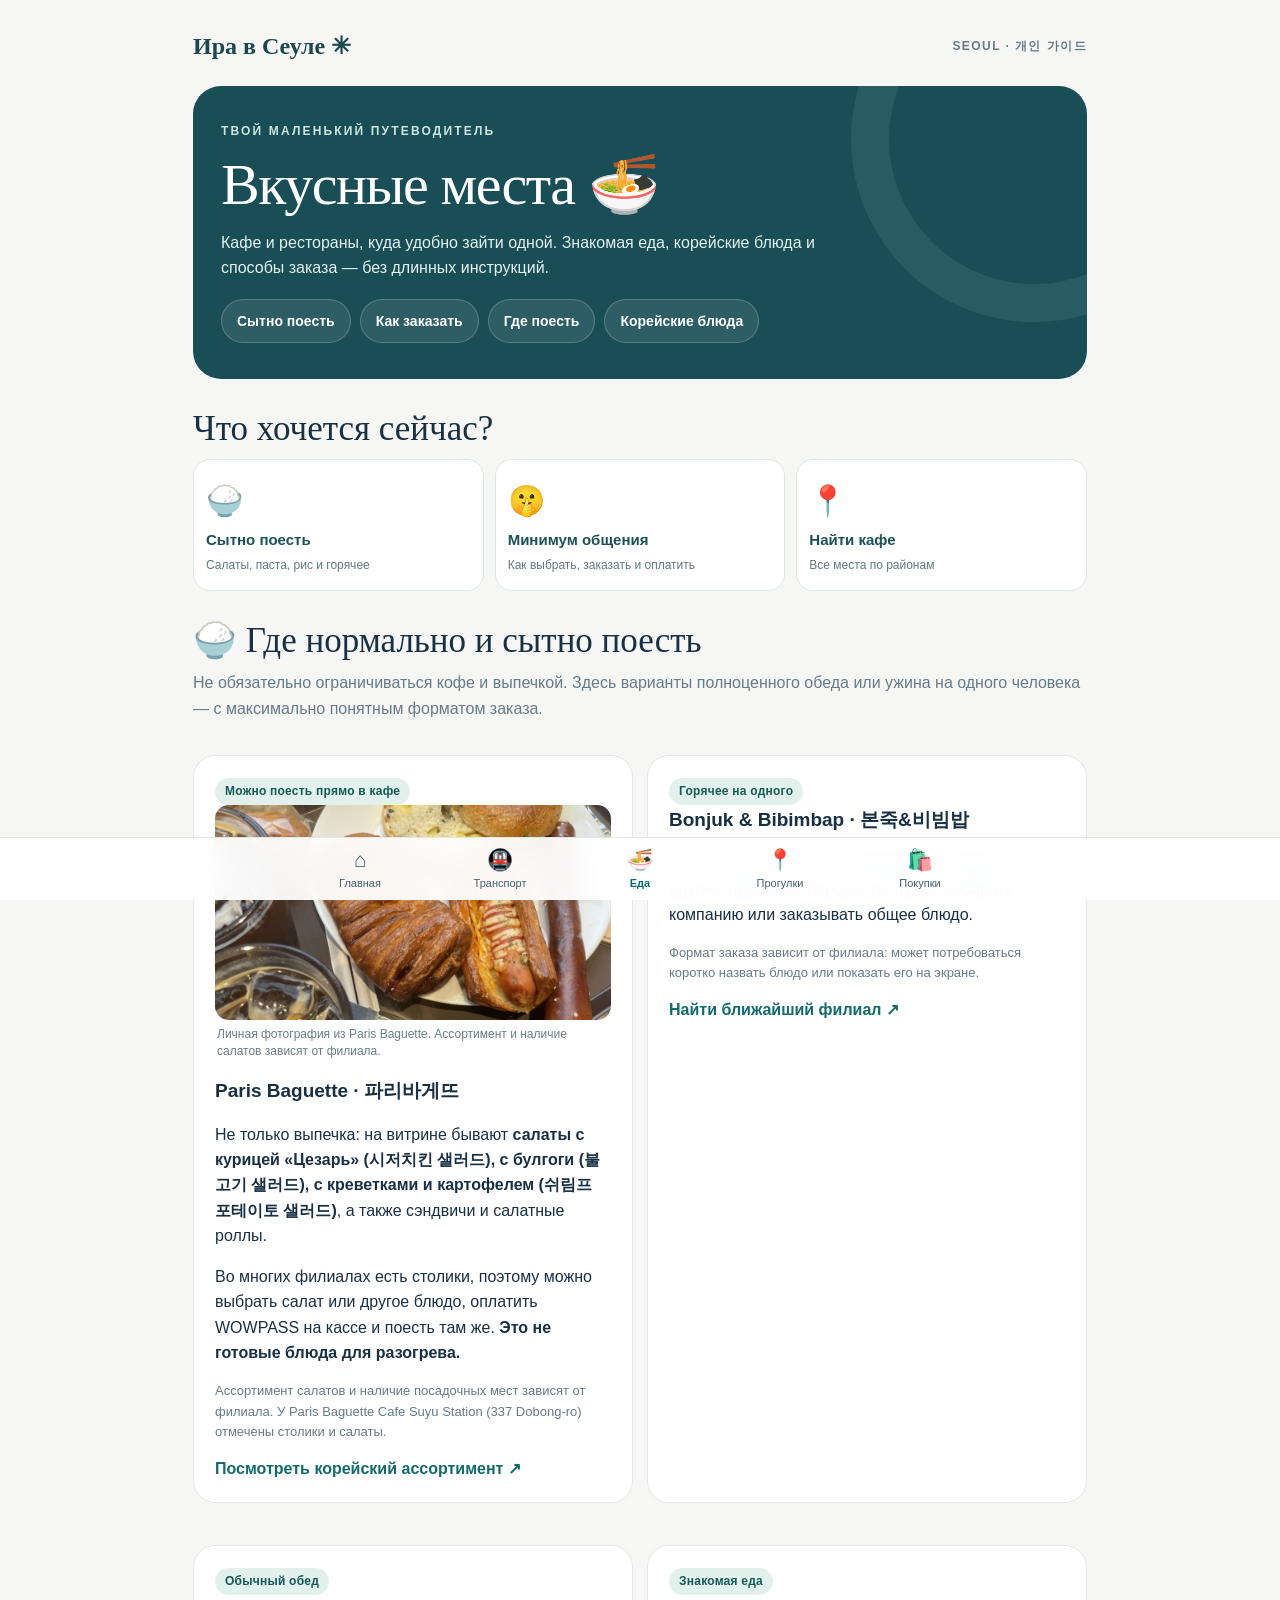
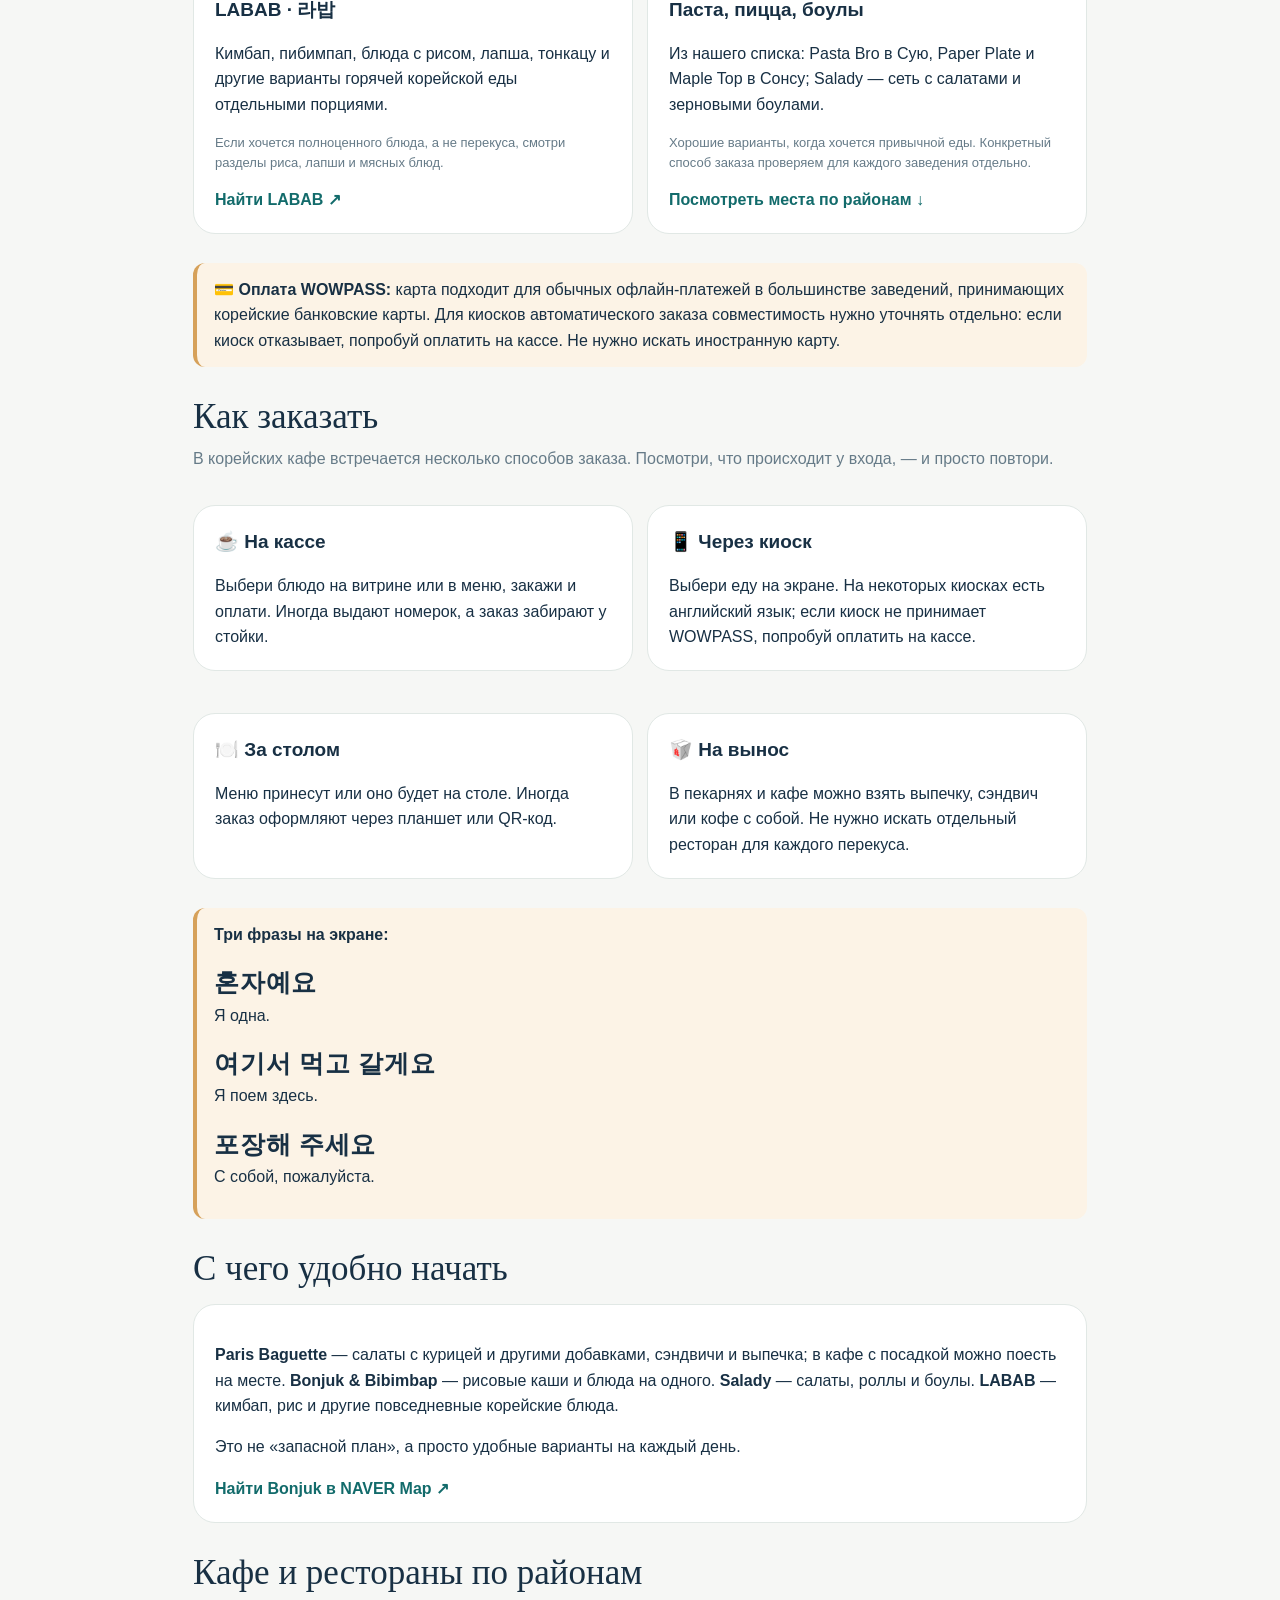
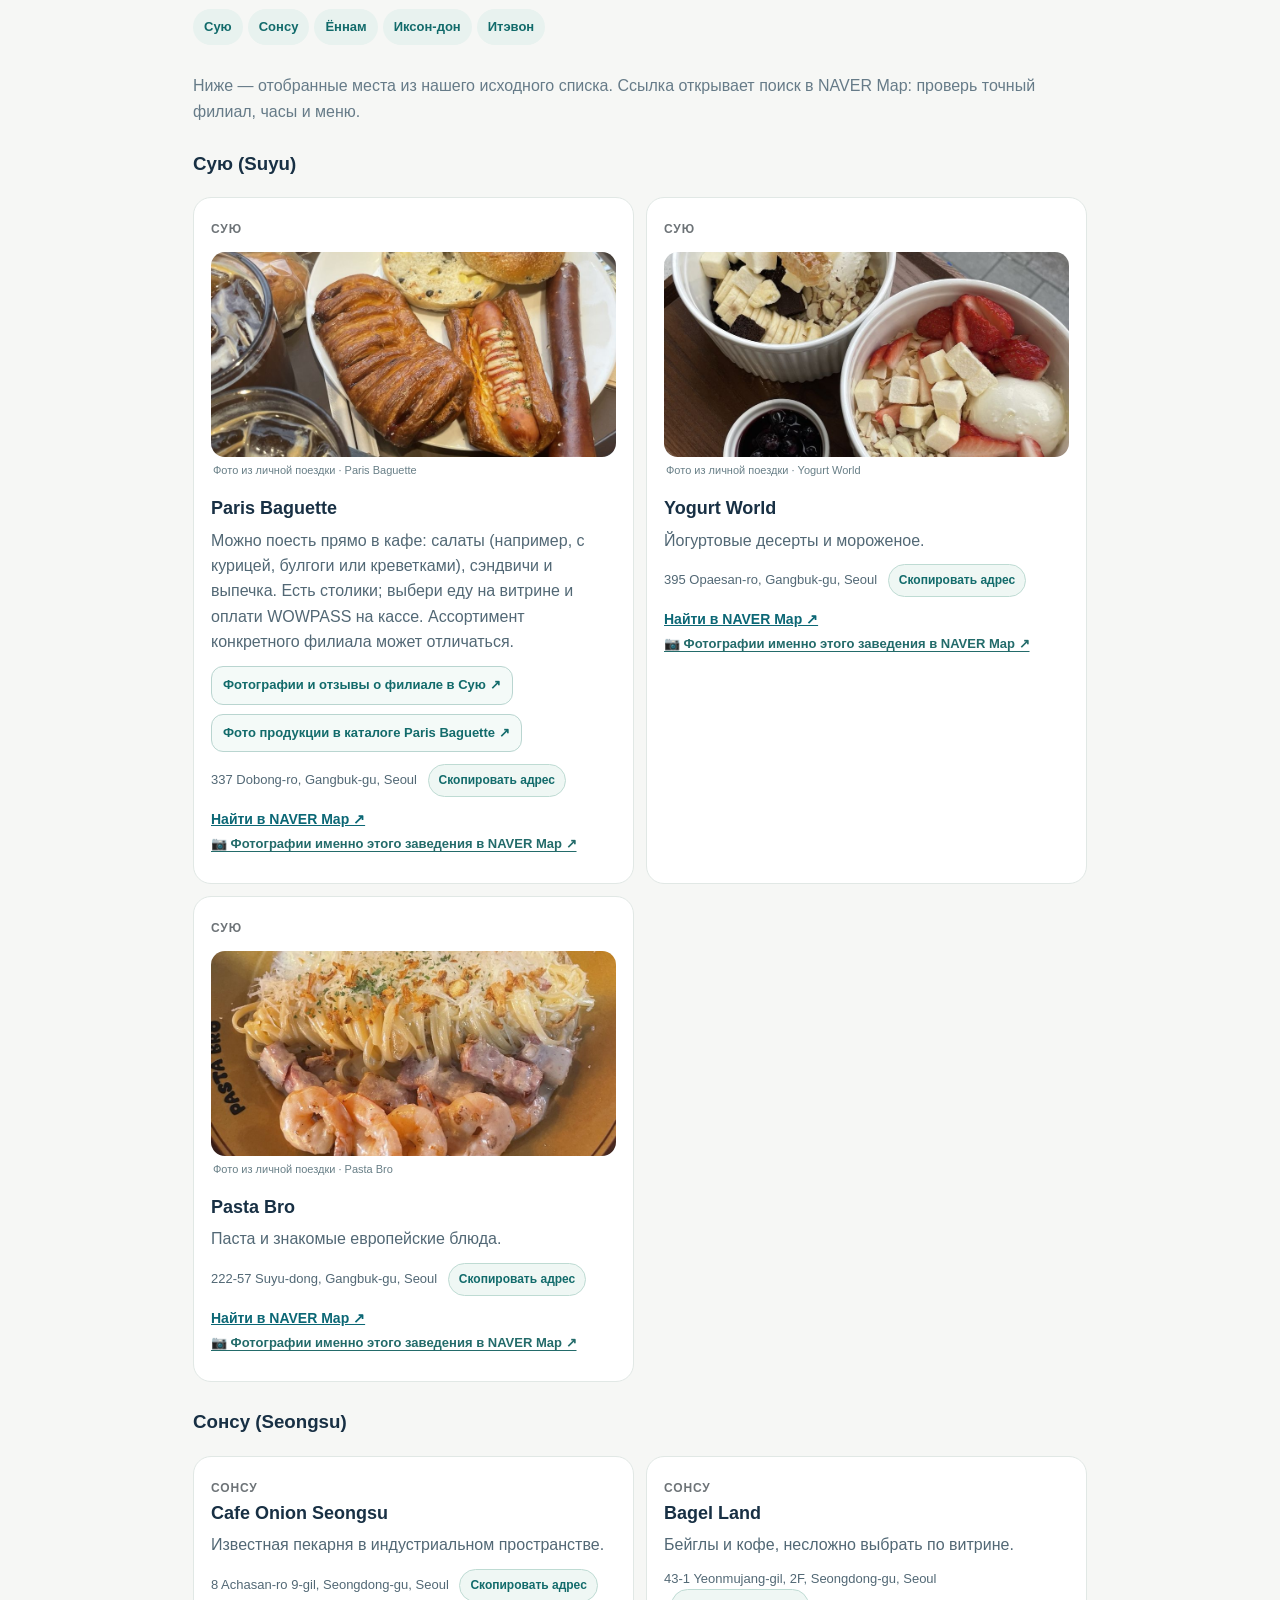
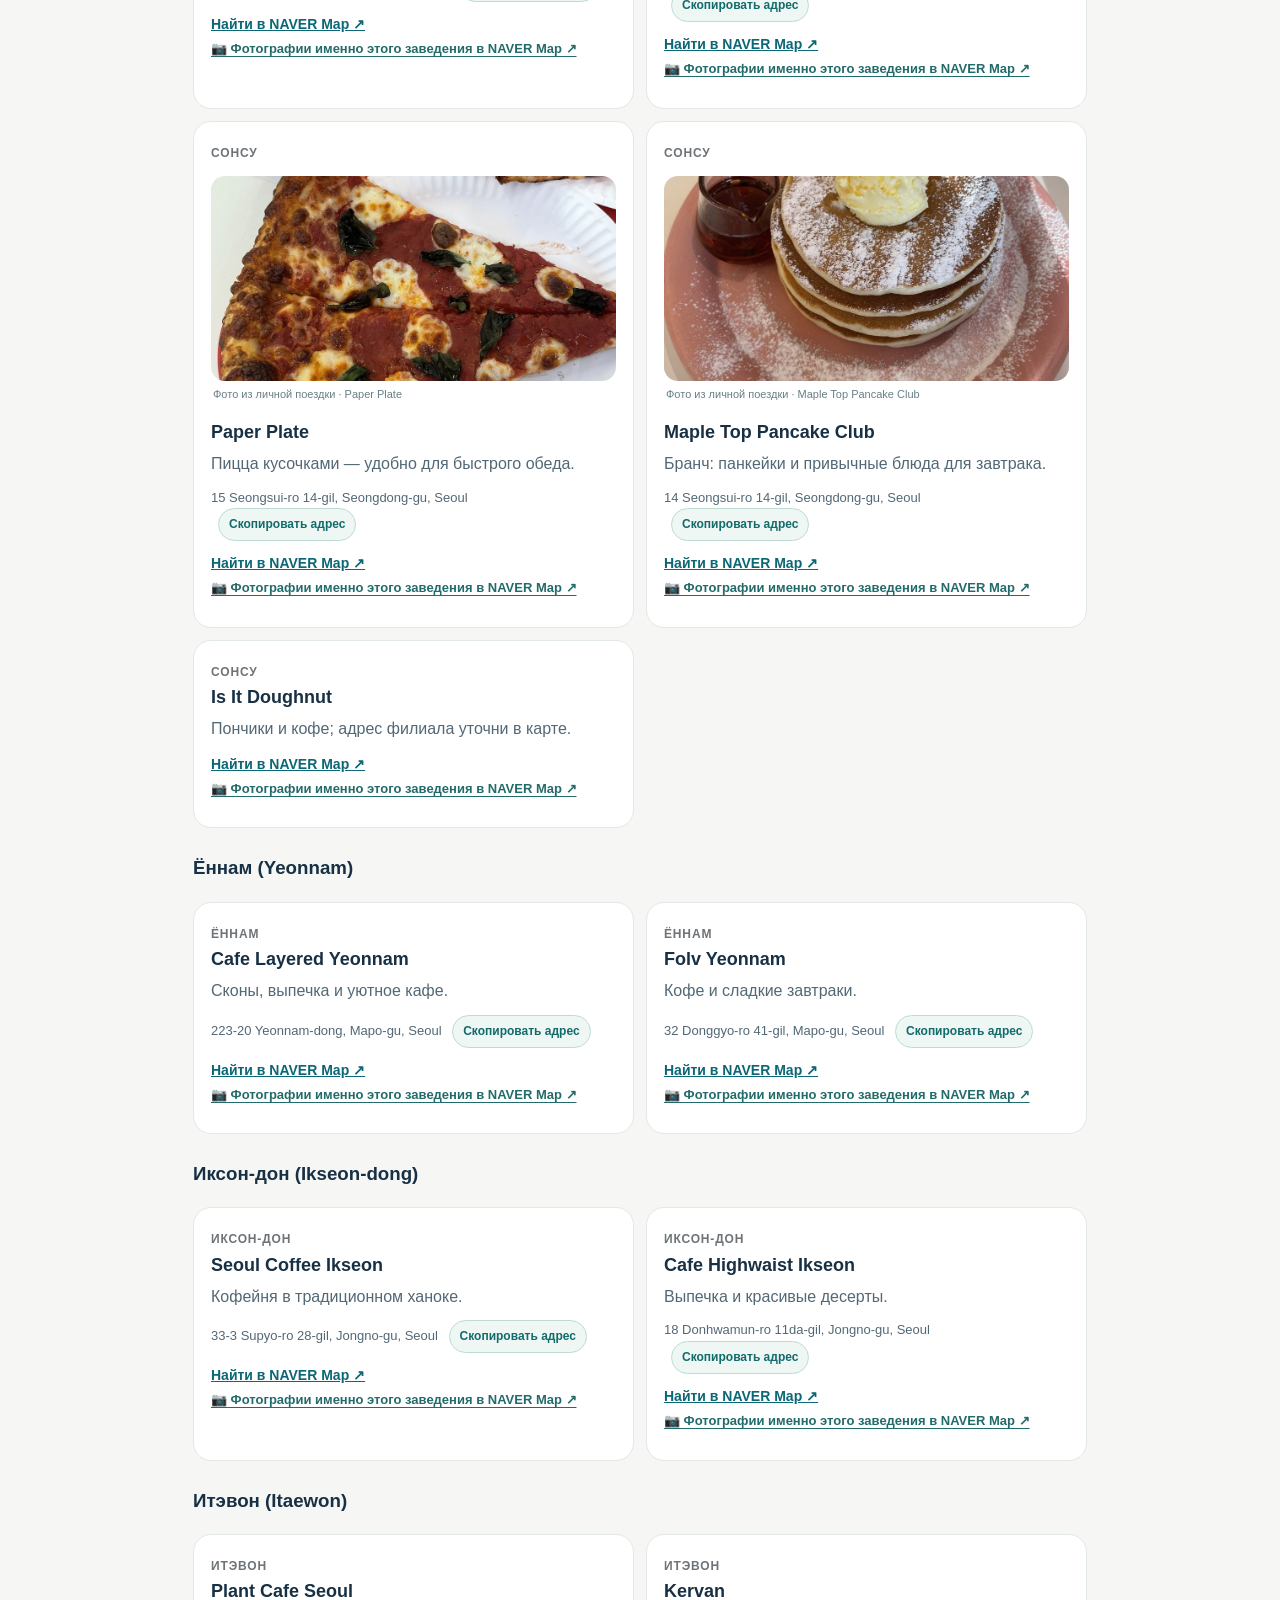
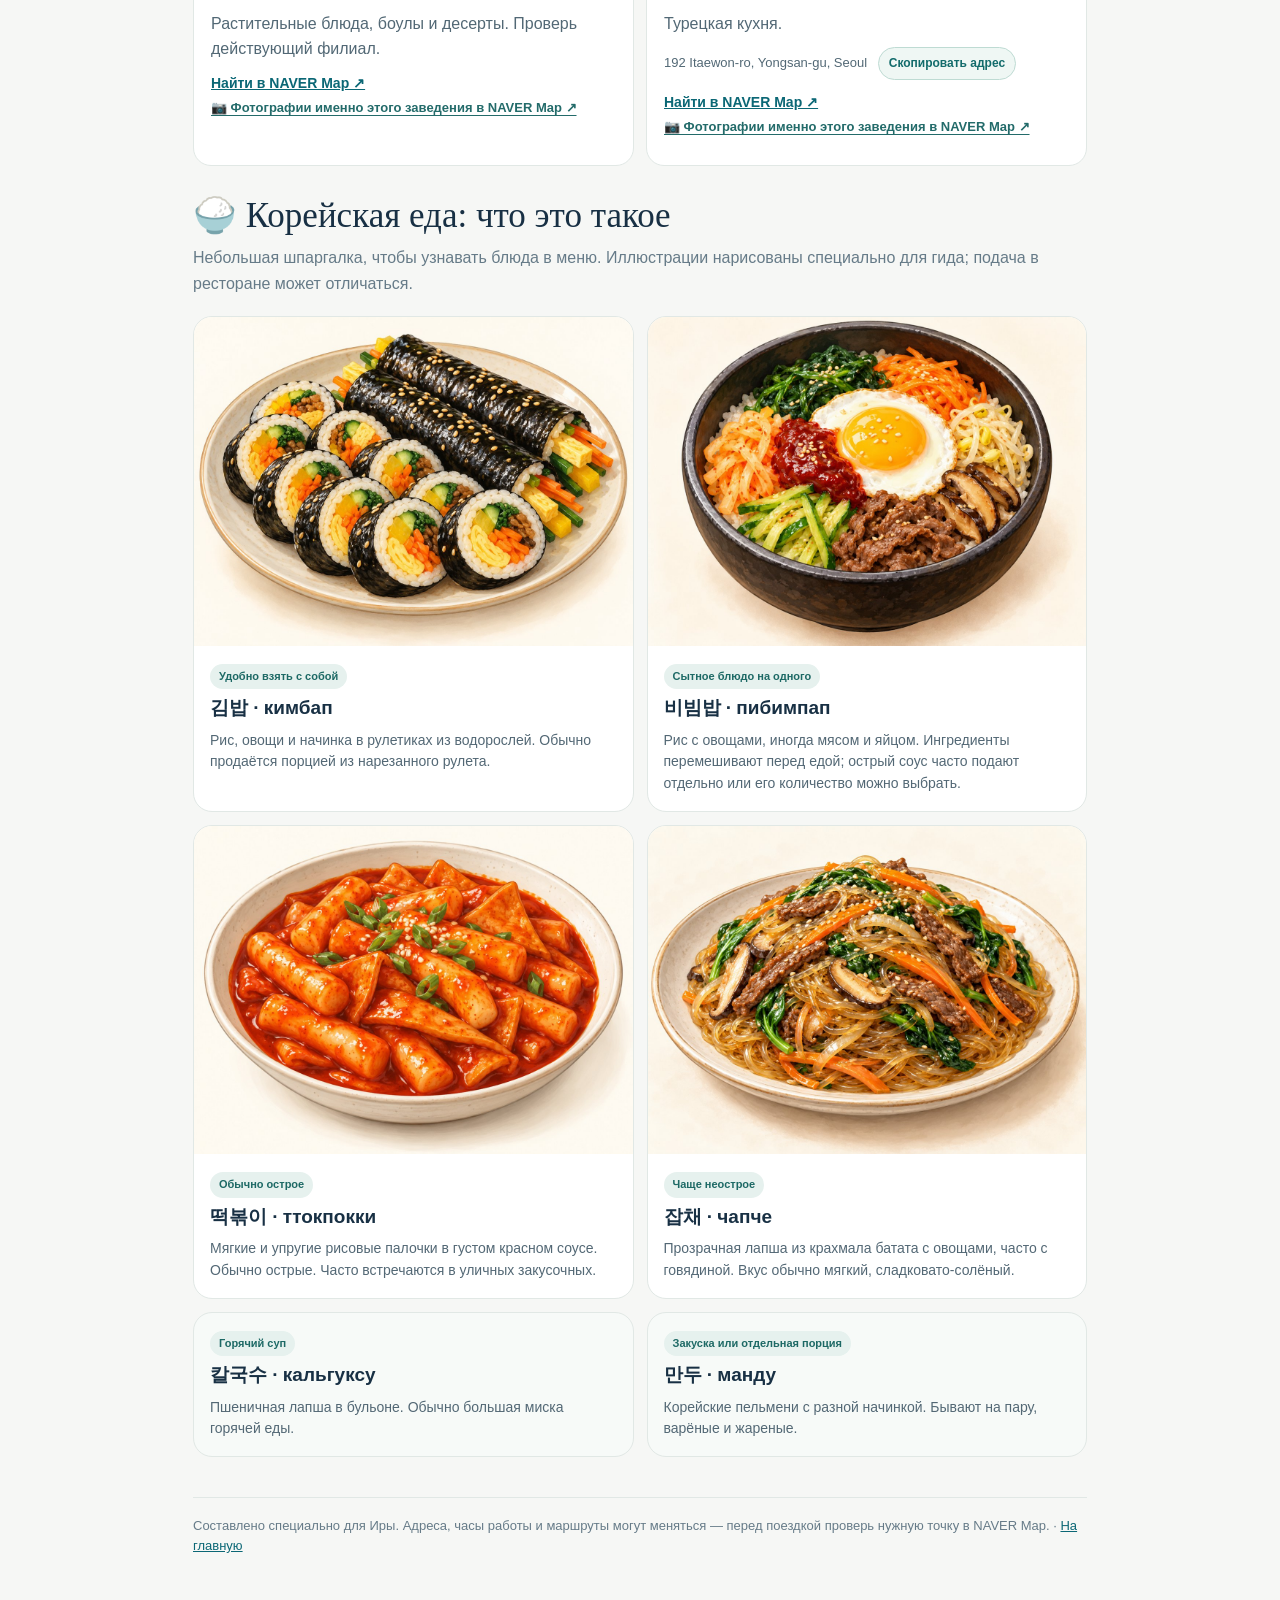
==== commit 57d7a8a4: "Add illustrated Korean dish cards for kimbap, bibimbap, tteokbokki and japchae" ====
--- a/food.html
+++ b/food.html
@@ -1,4 +1,4 @@
-<!doctype html><html lang="ru"><head><meta charset="utf-8"><meta name="viewport" content="width=device-width,initial-scale=1"><meta name="theme-color" content="#194e56"><meta name="description" content="Личный гид для Иры по Сеулу: метро, автобусы, еда, прогулки и покупки."><title>Еда · Ира в Сеуле</title><style>:root{--ink:#183044;--soft:#667b88;--bg:#f6f7f5;--line:#e1e8e5;--teal:#126b6b;--gold:#e8b56e}*{box-sizing:border-box}html{scroll-behavior:smooth}body{margin:0;background:var(--bg);color:var(--ink);font:16px/1.58 -apple-system,BlinkMacSystemFont,"Segoe UI",sans-serif}a{color:#0b6775}a:focus-visible,button:focus-visible,summary:focus-visible{outline:3px solid #e9a85b;outline-offset:3px}main{max-width:930px;margin:auto;padding:20px 18px 110px}.top{display:flex;align-items:center;justify-content:space-between;gap:12px;padding:8px 0 20px}.brand{text-decoration:none;font-family:Georgia,serif;font-weight:bold;color:#1d4750;font-size:24px}.stamp{font-size:12px;letter-spacing:.12em;color:var(--soft);font-weight:700}.hero{background:#194e56;color:white;border-radius:28px;padding:36px 28px;position:relative;overflow:hidden}.hero:after{content:"";position:absolute;width:290px;height:290px;right:-130px;top:-130px;border:38px solid #ffffff12;border-radius:50%;pointer-events:none}.hero .eyebrow{font-size:12px;letter-spacing:.18em;font-weight:750;color:#cde4e1}.hero h1{font:normal clamp(35px,7vw,58px)/1.12 Georgia,serif;letter-spacing:-.025em;margin:12px 0}.hero p{max-width:610px;color:#e3f2ef;margin:0}.quick{display:flex;flex-wrap:wrap;gap:9px;margin:19px 0 0}.quick a{background:#ffffff18;color:white;border:1px solid #ffffff35;text-decoration:none;padding:10px 15px;border-radius:99px;font-size:14px;font-weight:700}.section{margin:28px 0}.section h2{font:normal clamp(26px,4.5vw,35px)/1.23 Georgia,serif;margin:0 0 8px}.muted,.lead{color:var(--soft)}.lead{margin:0 0 20px}.cards{display:grid;grid-template-columns:repeat(2,minmax(0,1fr));gap:15px}.card{background:white;border:1px solid var(--line);border-radius:22px;padding:20px;box-shadow:0 5px 16px #173b3908}.card h3{font:normal 25px/1.2 Georgia,serif;margin:9px 0}.card p{color:#526875;margin:8px 0 14px}.card a.go,.go{display:inline-flex;align-items:center;gap:8px;text-decoration:none;font-weight:750;color:var(--teal)}.visual{height:126px;border-radius:16px;display:flex;align-items:center;justify-content:center;font-size:62px;position:relative;overflow:hidden}.visual:after{content:"";position:absolute;right:-14px;bottom:-48px;width:155px;height:155px;border:18px solid #ffffff88;border-radius:50%}.sea{background:#d4e5e3}.cream{background:#f3e5ca}.rose{background:#ebd9d4}.lav{background:#e0e2ed}.panel{background:white;border:1px solid var(--line);border-radius:22px;padding:21px;margin:14px 0}.panel h3{margin:0 0 8px;font-size:19px}.panel p:last-child{margin-bottom:0}.pill{display:inline-block;font-size:12px;font-weight:750;letter-spacing:.02em;padding:4px 10px;border-radius:25px;background:#e3f1ed;color:#145a58}.note{background:#e8f2ef;border-left:4px solid #539c8d;padding:14px 17px;border-radius:12px;margin:15px 0}.accent{background:#fcf3e6;border-left-color:#d6a15a}.grid2{display:grid;grid-template-columns:repeat(2,minmax(0,1fr));gap:14px}.list{display:grid;gap:12px}.place{background:white;border:1px solid var(--line);border-radius:18px;padding:17px}.place h3{font-size:18px;margin:0 0 5px}.place p{margin:4px 0 11px;color:#526875}.place .links{display:flex;gap:14px;flex-wrap:wrap;font-size:14px;font-weight:700}.tag{color:#6d7377;font-size:12px;letter-spacing:.07em;text-transform:uppercase;font-weight:750}.section details{background:white;border:1px solid var(--line);border-radius:14px;padding:14px 16px;margin:9px 0}.section summary{font-weight:750;cursor:pointer}.section details>p{margin:10px 0 5px}ol{padding-left:22px}li{margin:8px 0}.bottom{margin:40px 0 0;border-top:1px solid var(--line);padding-top:18px;color:var(--soft);font-size:13px}.mobilebar{position:fixed;bottom:0;left:0;right:0;z-index:5;background:#fffffff0;backdrop-filter:blur(12px);border-top:1px solid var(--line);display:flex;justify-content:center;gap:0;padding-bottom:env(safe-area-inset-bottom)}.mobilebar a{width:20%;max-width:140px;text-decoration:none;color:#42626e;text-align:center;font-size:11px;padding:9px 1px;line-height:1.25}.mobilebar a span{display:block;font-size:21px;margin-bottom:4px}.mobilebar a[aria-current="page"]{color:#006f73;font-weight:800}.small{font-size:13px;color:var(--soft)}.routebox{background:white;border:1px solid var(--line);border-radius:20px;padding:20px}.routebox .rail{display:none}.routebox details{padding:14px 16px;margin:10px 0;border:1px solid #e5eae9;border-radius:13px;background:#fdfdfc}.routebox summary{font-weight:800}.routebox .step{margin:10px 0;padding:10px 0;border-bottom:1px solid #e4ebe8}.routebox .hint{background:#eaf3f2;padding:10px;border-radius:10px;margin:7px 0}.routebox .line{display:inline-block;color:white;border-radius:6px;padding:3px 8px;margin:4px;font-size:13px;font-weight:bold}.routebox p{margin:7px 0}.routebox .small{font-size:12px;color:var(--soft)}.bus-dot{width:19px;height:19px;border-radius:50%;display:inline-block;vertical-align:-3px;margin-right:7px}.keyrow{display:flex;gap:11px;align-items:start}.big-ko{font-size:25px;font-weight:800;letter-spacing:.03em}.chiplink{display:inline-block;margin:5px 8px 4px 0;padding:9px 14px;border-radius:25px;background:#e8f2ef;text-decoration:none;font-size:14px;font-weight:700}.breakout{display:grid;grid-template-columns:1fr 1fr;gap:12px}@media(max-width:620px){main{padding:14px 14px 110px}.hero{padding:28px 22px}.cards,.grid2,.breakout{grid-template-columns:1fr}.visual{height:112px}.card{padding:17px}.brand{font-size:21px}.panel{padding:17px}.section{margin:25px 0}}</style><style>.copy-address{font:inherit;font-size:12px;font-weight:750;color:#126b6b;border:1px solid #bedbd3;border-radius:999px;background:#eff7f4;padding:6px 10px;cursor:pointer;margin-left:7px;white-space:nowrap}.copy-address:focus-visible{outline:3px solid #e8b56e;outline-offset:2px}.copy-address:active{transform:translateY(1px)}.chiplink{display:inline-block;margin:3px 5px 8px 0;padding:8px 11px;border-radius:24px;background:#e8f2ef;color:#126b6b;text-decoration:none;font-size:13px;font-weight:700}</style><style>.food-photo{margin:0 0 15px}.food-photo img{width:100%;height:190px;object-fit:cover;display:block;background:#e3eae6;border-radius:14px}.food-photo figcaption{font-size:12px;line-height:1.45;color:#687f87;margin:6px 2px 0}.photo-credit{font-size:12px;color:#5e737c;line-height:1.6}.photo-credit a{color:#126b6b}@media(min-width:700px){.food-photo img{height:215px}}@media(max-width:480px){.food-photo img{height:205px}}</style><style>.photo-actions{display:flex;gap:9px;flex-wrap:wrap;margin:12px 0}.photo-actions a{font-size:13px;display:inline-block;padding:8px 11px;border:1px solid #b9d5d0;border-radius:12px;text-decoration:none;color:#126b6b;font-weight:750;background:#f4faf8}</style><style>.card-photo-link{font-size:13px;margin:10px 0;color:#256d69}.card-photo-link a{color:#236b6a;font-weight:700;text-decoration:underline;text-underline-offset:3px}.place .food-photo{margin:12px 0 15px}.place .food-photo img{height:205px}.food-photo figcaption a{color:#377879}.place .food-photo figcaption{font-size:11px}</style><style>.photo-fallback{display:flex;flex-direction:column;align-items:center;justify-content:center;min-height:135px;border:1px dashed #bdd6cf;background:#eff6f3;color:#3d656a;border-radius:14px;gap:8px;text-align:center;padding:15px;font-size:14px;font-weight:700}.photo-fallback a{font-size:13px;color:#14666d}</style><style>.food-shortcuts{display:grid;grid-template-columns:repeat(3,minmax(0,1fr));gap:11px}.food-shortcut{text-decoration:none;color:#1b5157!important;border:1px solid #dce8e5;border-radius:17px;background:white;padding:17px 12px;display:flex;flex-direction:column;gap:7px}.food-shortcut span{font-size:30px}.food-shortcut b{font-size:15px;line-height:1.25}.food-shortcut small{font-size:12px;line-height:1.4;color:#617981}.food-shortcut:focus-visible{outline:3px solid #e8ae66}@media(max-width:620px){.food-shortcuts{gap:7px}.food-shortcut{padding:12px 9px;border-radius:14px}.food-shortcut span{font-size:25px}.food-shortcut b{font-size:13px}.food-shortcut small{font-size:11px}.section #cafes .list{grid-template-columns:1fr}}@media(min-width:760px){#cafes .list{grid-template-columns:repeat(2,minmax(0,1fr))}}</style></head><body><main><div class="top"><a class="brand" href="index.html">Ира в Сеуле ✳</a><span class="stamp">SEOUL · 개인 가이드</span></div><header class="hero"><div class="eyebrow">ТВОЙ МАЛЕНЬКИЙ ПУТЕВОДИТЕЛЬ</div><h1>Вкусные места 🍜</h1><p>Кафе и рестораны, куда удобно зайти одной. Знакомая еда, корейские блюда и способы заказа — без длинных инструкций.</p><div class="quick"><a href="#meals">Сытно поесть</a><a href="#order">Как заказать</a><a href="#cafes">Где поесть</a></div></header>
+<!doctype html><html lang="ru"><head><meta charset="utf-8"><meta name="viewport" content="width=device-width,initial-scale=1"><meta name="theme-color" content="#194e56"><meta name="description" content="Личный гид для Иры по Сеулу: метро, автобусы, еда, прогулки и покупки."><title>Еда · Ира в Сеуле</title><style>:root{--ink:#183044;--soft:#667b88;--bg:#f6f7f5;--line:#e1e8e5;--teal:#126b6b;--gold:#e8b56e}*{box-sizing:border-box}html{scroll-behavior:smooth}body{margin:0;background:var(--bg);color:var(--ink);font:16px/1.58 -apple-system,BlinkMacSystemFont,"Segoe UI",sans-serif}a{color:#0b6775}a:focus-visible,button:focus-visible,summary:focus-visible{outline:3px solid #e9a85b;outline-offset:3px}main{max-width:930px;margin:auto;padding:20px 18px 110px}.top{display:flex;align-items:center;justify-content:space-between;gap:12px;padding:8px 0 20px}.brand{text-decoration:none;font-family:Georgia,serif;font-weight:bold;color:#1d4750;font-size:24px}.stamp{font-size:12px;letter-spacing:.12em;color:var(--soft);font-weight:700}.hero{background:#194e56;color:white;border-radius:28px;padding:36px 28px;position:relative;overflow:hidden}.hero:after{content:"";position:absolute;width:290px;height:290px;right:-130px;top:-130px;border:38px solid #ffffff12;border-radius:50%;pointer-events:none}.hero .eyebrow{font-size:12px;letter-spacing:.18em;font-weight:750;color:#cde4e1}.hero h1{font:normal clamp(35px,7vw,58px)/1.12 Georgia,serif;letter-spacing:-.025em;margin:12px 0}.hero p{max-width:610px;color:#e3f2ef;margin:0}.quick{display:flex;flex-wrap:wrap;gap:9px;margin:19px 0 0}.quick a{background:#ffffff18;color:white;border:1px solid #ffffff35;text-decoration:none;padding:10px 15px;border-radius:99px;font-size:14px;font-weight:700}.section{margin:28px 0}.section h2{font:normal clamp(26px,4.5vw,35px)/1.23 Georgia,serif;margin:0 0 8px}.muted,.lead{color:var(--soft)}.lead{margin:0 0 20px}.cards{display:grid;grid-template-columns:repeat(2,minmax(0,1fr));gap:15px}.card{background:white;border:1px solid var(--line);border-radius:22px;padding:20px;box-shadow:0 5px 16px #173b3908}.card h3{font:normal 25px/1.2 Georgia,serif;margin:9px 0}.card p{color:#526875;margin:8px 0 14px}.card a.go,.go{display:inline-flex;align-items:center;gap:8px;text-decoration:none;font-weight:750;color:var(--teal)}.visual{height:126px;border-radius:16px;display:flex;align-items:center;justify-content:center;font-size:62px;position:relative;overflow:hidden}.visual:after{content:"";position:absolute;right:-14px;bottom:-48px;width:155px;height:155px;border:18px solid #ffffff88;border-radius:50%}.sea{background:#d4e5e3}.cream{background:#f3e5ca}.rose{background:#ebd9d4}.lav{background:#e0e2ed}.panel{background:white;border:1px solid var(--line);border-radius:22px;padding:21px;margin:14px 0}.panel h3{margin:0 0 8px;font-size:19px}.panel p:last-child{margin-bottom:0}.pill{display:inline-block;font-size:12px;font-weight:750;letter-spacing:.02em;padding:4px 10px;border-radius:25px;background:#e3f1ed;color:#145a58}.note{background:#e8f2ef;border-left:4px solid #539c8d;padding:14px 17px;border-radius:12px;margin:15px 0}.accent{background:#fcf3e6;border-left-color:#d6a15a}.grid2{display:grid;grid-template-columns:repeat(2,minmax(0,1fr));gap:14px}.list{display:grid;gap:12px}.place{background:white;border:1px solid var(--line);border-radius:18px;padding:17px}.place h3{font-size:18px;margin:0 0 5px}.place p{margin:4px 0 11px;color:#526875}.place .links{display:flex;gap:14px;flex-wrap:wrap;font-size:14px;font-weight:700}.tag{color:#6d7377;font-size:12px;letter-spacing:.07em;text-transform:uppercase;font-weight:750}.section details{background:white;border:1px solid var(--line);border-radius:14px;padding:14px 16px;margin:9px 0}.section summary{font-weight:750;cursor:pointer}.section details>p{margin:10px 0 5px}ol{padding-left:22px}li{margin:8px 0}.bottom{margin:40px 0 0;border-top:1px solid var(--line);padding-top:18px;color:var(--soft);font-size:13px}.mobilebar{position:fixed;bottom:0;left:0;right:0;z-index:5;background:#fffffff0;backdrop-filter:blur(12px);border-top:1px solid var(--line);display:flex;justify-content:center;gap:0;padding-bottom:env(safe-area-inset-bottom)}.mobilebar a{width:20%;max-width:140px;text-decoration:none;color:#42626e;text-align:center;font-size:11px;padding:9px 1px;line-height:1.25}.mobilebar a span{display:block;font-size:21px;margin-bottom:4px}.mobilebar a[aria-current="page"]{color:#006f73;font-weight:800}.small{font-size:13px;color:var(--soft)}.routebox{background:white;border:1px solid var(--line);border-radius:20px;padding:20px}.routebox .rail{display:none}.routebox details{padding:14px 16px;margin:10px 0;border:1px solid #e5eae9;border-radius:13px;background:#fdfdfc}.routebox summary{font-weight:800}.routebox .step{margin:10px 0;padding:10px 0;border-bottom:1px solid #e4ebe8}.routebox .hint{background:#eaf3f2;padding:10px;border-radius:10px;margin:7px 0}.routebox .line{display:inline-block;color:white;border-radius:6px;padding:3px 8px;margin:4px;font-size:13px;font-weight:bold}.routebox p{margin:7px 0}.routebox .small{font-size:12px;color:var(--soft)}.bus-dot{width:19px;height:19px;border-radius:50%;display:inline-block;vertical-align:-3px;margin-right:7px}.keyrow{display:flex;gap:11px;align-items:start}.big-ko{font-size:25px;font-weight:800;letter-spacing:.03em}.chiplink{display:inline-block;margin:5px 8px 4px 0;padding:9px 14px;border-radius:25px;background:#e8f2ef;text-decoration:none;font-size:14px;font-weight:700}.breakout{display:grid;grid-template-columns:1fr 1fr;gap:12px}@media(max-width:620px){main{padding:14px 14px 110px}.hero{padding:28px 22px}.cards,.grid2,.breakout{grid-template-columns:1fr}.visual{height:112px}.card{padding:17px}.brand{font-size:21px}.panel{padding:17px}.section{margin:25px 0}}</style><style>.copy-address{font:inherit;font-size:12px;font-weight:750;color:#126b6b;border:1px solid #bedbd3;border-radius:999px;background:#eff7f4;padding:6px 10px;cursor:pointer;margin-left:7px;white-space:nowrap}.copy-address:focus-visible{outline:3px solid #e8b56e;outline-offset:2px}.copy-address:active{transform:translateY(1px)}.chiplink{display:inline-block;margin:3px 5px 8px 0;padding:8px 11px;border-radius:24px;background:#e8f2ef;color:#126b6b;text-decoration:none;font-size:13px;font-weight:700}</style><style>.food-photo{margin:0 0 15px}.food-photo img{width:100%;height:190px;object-fit:cover;display:block;background:#e3eae6;border-radius:14px}.food-photo figcaption{font-size:12px;line-height:1.45;color:#687f87;margin:6px 2px 0}.photo-credit{font-size:12px;color:#5e737c;line-height:1.6}.photo-credit a{color:#126b6b}@media(min-width:700px){.food-photo img{height:215px}}@media(max-width:480px){.food-photo img{height:205px}}</style><style>.photo-actions{display:flex;gap:9px;flex-wrap:wrap;margin:12px 0}.photo-actions a{font-size:13px;display:inline-block;padding:8px 11px;border:1px solid #b9d5d0;border-radius:12px;text-decoration:none;color:#126b6b;font-weight:750;background:#f4faf8}</style><style>.card-photo-link{font-size:13px;margin:10px 0;color:#256d69}.card-photo-link a{color:#236b6a;font-weight:700;text-decoration:underline;text-underline-offset:3px}.place .food-photo{margin:12px 0 15px}.place .food-photo img{height:205px}.food-photo figcaption a{color:#377879}.place .food-photo figcaption{font-size:11px}</style><style>.photo-fallback{display:flex;flex-direction:column;align-items:center;justify-content:center;min-height:135px;border:1px dashed #bdd6cf;background:#eff6f3;color:#3d656a;border-radius:14px;gap:8px;text-align:center;padding:15px;font-size:14px;font-weight:700}.photo-fallback a{font-size:13px;color:#14666d}</style><style>.food-shortcuts{display:grid;grid-template-columns:repeat(3,minmax(0,1fr));gap:11px}.food-shortcut{text-decoration:none;color:#1b5157!important;border:1px solid #dce8e5;border-radius:17px;background:white;padding:17px 12px;display:flex;flex-direction:column;gap:7px}.food-shortcut span{font-size:30px}.food-shortcut b{font-size:15px;line-height:1.25}.food-shortcut small{font-size:12px;line-height:1.4;color:#617981}.food-shortcut:focus-visible{outline:3px solid #e8ae66}@media(max-width:620px){.food-shortcuts{gap:7px}.food-shortcut{padding:12px 9px;border-radius:14px}.food-shortcut span{font-size:25px}.food-shortcut b{font-size:13px}.food-shortcut small{font-size:11px}.section #cafes .list{grid-template-columns:1fr}}@media(min-width:760px){#cafes .list{grid-template-columns:repeat(2,minmax(0,1fr))}}</style><style>.dish-grid{display:grid;grid-template-columns:repeat(2,minmax(0,1fr));gap:13px}.korean-dish{background:#fff;border:1px solid var(--line);border-radius:19px;overflow:hidden;min-width:0}.korean-dish img{width:100%;aspect-ratio:4/3;object-fit:cover;display:block;background:#fbf7ef}.korean-dish-content{padding:16px}.korean-dish h3{margin:7px 0 9px;font-size:19px;line-height:1.3}.korean-dish p{margin:0;color:#536875;font-size:14px;line-height:1.54}.dish-label{display:inline-block;font-size:11px;font-weight:800;color:#1d6965;background:#e6f1ee;border-radius:20px;padding:4px 9px}.korean-dish.text-only{background:#f7faf8}@media(max-width:600px){.dish-grid{gap:9px}.korean-dish{border-radius:15px}.korean-dish-content{padding:11px}.korean-dish h3{font-size:15px;line-height:1.25}.korean-dish p{font-size:12px}.dish-label{font-size:10px}}</style></head><body><main><div class="top"><a class="brand" href="index.html">Ира в Сеуле ✳</a><span class="stamp">SEOUL · 개인 가이드</span></div><header class="hero"><div class="eyebrow">ТВОЙ МАЛЕНЬКИЙ ПУТЕВОДИТЕЛЬ</div><h1>Вкусные места 🍜</h1><p>Кафе и рестораны, куда удобно зайти одной. Знакомая еда, корейские блюда и способы заказа — без длинных инструкций.</p><div class="quick"><a href="#meals">Сытно поесть</a><a href="#order">Как заказать</a><a href="#cafes">Где поесть</a><a href="#korean-dishes">Корейские блюда</a></div></header>
 <section class="section" id="food-shortcuts"><h2>Что хочется сейчас?</h2><div class="food-shortcuts"><a href="#meals" class="food-shortcut"><span>🍚</span><b>Сытно поесть</b><small>Салаты, паста, рис и горячее</small></a><a href="#order" class="food-shortcut"><span>🤫</span><b>Минимум общения</b><small>Как выбрать, заказать и оплатить</small></a><a href="#cafes" class="food-shortcut"><span>📍</span><b>Найти кафе</b><small>Все места по районам</small></a></div></section><section class="section" id="meals"><h2>🍚 Где нормально и сытно поесть</h2><p class="lead">Не обязательно ограничиваться кофе и выпечкой. Здесь варианты полноценного обеда или ужина на одного человека — с максимально понятным форматом заказа.</p><div class="grid2">
 <div class="panel"><span class="pill">Можно поесть прямо в кафе</span><figure class="food-photo"><img src="paris-baguette.jpg" loading="lazy" decoding="async" alt="Выпечка и бейгл в Paris Baguette, личная фотография"><figcaption>Личная фотография из Paris Baguette. Ассортимент и наличие салатов зависят от филиала.</figcaption></figure><h3>Paris Baguette · 파리바게뜨</h3><p>Не только выпечка: на витрине бывают <b>салаты с курицей «Цезарь» (시저치킨 샐러드), с булгоги (불고기 샐러드), с креветками и картофелем (쉬림프 포테이토 샐러드)</b>, а также сэндвичи и салатные роллы.</p><p>Во многих филиалах есть столики, поэтому можно выбрать салат или другое блюдо, оплатить WOWPASS на кассе и поесть там же. <b>Это не готовые блюда для разогрева.</b></p><p class="small">Ассортимент салатов и наличие посадочных мест зависят от филиала. У Paris Baguette Cafe Suyu Station (337 Dobong-ro) отмечены столики и салаты.</p><a class="go" href="https://www.paris.co.kr/products/" target="_blank" rel="noopener">Посмотреть корейский ассортимент ↗</a></div>
 <div class="panel"><span class="pill">Горячее на одного</span><h3>Bonjuk &amp; Bibimbap · 본죽&amp;비빔밥</h3><p>Сытная рисовая каша с добавками, пибимпап и другие отдельные порции. Не нужно собирать компанию или заказывать общее блюдо.</p><p class="small">Формат заказа зависит от филиала: может потребоваться коротко назвать блюдо или показать его на экране.</p><a class="go" href="https://map.naver.com/p/search/%EB%B3%B8%EC%A3%BD%EB%B9%84%EB%B9%94%EB%B0%A5" target="_blank" rel="noopener">Найти ближайший филиал ↗</a></div>
@@ -13,4 +13,11 @@
 </div><div class="note accent"><b>Три фразы на экране:</b><p><span class="big-ko">혼자예요</span><br>Я одна.</p><p><span class="big-ko">여기서 먹고 갈게요</span><br>Я поем здесь.</p><p><span class="big-ko">포장해 주세요</span><br>С собой, пожалуйста.</p></div></section>
 <section class="section"><h2>С чего удобно начать</h2><div class="panel"><p><b>Paris Baguette</b> — салаты с курицей и другими добавками, сэндвичи и выпечка; в кафе с посадкой можно поесть на месте. <b>Bonjuk &amp; Bibimbap</b> — рисовые каши и блюда на одного. <b>Salady</b> — салаты, роллы и боулы. <b>LABAB</b> — кимбап, рис и другие повседневные корейские блюда.</p><p>Это не «запасной план», а просто удобные варианты на каждый день.</p><a class="go" href="https://map.naver.com/p/search/%EB%B3%B8%EC%A3%BD%20%EB%B9%84%EB%B9%94%EB%B0%A5%20%EC%84%9C%EC%9A%B8" target="_blank" rel="noopener">Найти Bonjuk в NAVER Map ↗</a></div></section>
 <section class="section" id="cafes"><h2>Кафе и рестораны по районам</h2><div style="margin:12px 0 20px"><a class="chiplink" href="#suyu-food">Сую</a><a class="chiplink" href="#seongsu-food">Сонсу</a><a class="chiplink" href="#yeonnam-food">Ённам</a><a class="chiplink" href="#ikseon-food">Иксон-дон</a><a class="chiplink" href="#itaewon-food">Итэвон</a></div><p class="lead">Ниже — отобранные места из нашего исходного списка. Ссылка открывает поиск в NAVER Map: проверь точный филиал, часы и меню.</p><h3 id="suyu-food" style="margin-top:25px;scroll-margin-top:24px">Сую (Suyu)</h3><div class="list"><article class="place"><span class="tag">Сую</span><figure class="food-photo"><img src="paris-baguette.jpg" loading="lazy" decoding="async" alt="Фото посетительницы: выпечка и бейгл в Paris Baguette"><figcaption>Фото из личной поездки · Paris Baguette</figcaption></figure><h3>Paris Baguette</h3><p>Можно поесть прямо в кафе: салаты (например, с курицей, булгоги или креветками), сэндвичи и выпечка. Есть столики; выбери еду на витрине и оплати WOWPASS на кассе. Ассортимент конкретного филиала может отличаться.</p><div class="photo-actions"><a href="https://map.naver.com/p/search/%ED%8C%8C%EB%A6%AC%EB%B0%94%EA%B2%8C%EB%9C%A8%20%EC%88%98%EC%9C%A0%EC%97%AD" target="_blank" rel="noopener">Фотографии и отзывы о филиале в Сую ↗</a><a href="https://www.paris.co.kr/products/" target="_blank" rel="noopener">Фото продукции в каталоге Paris Baguette ↗</a></div><p class="small">337 Dobong-ro, Gangbuk-gu, Seoul <button type="button" class="copy-address" data-copy-address="337 Dobong-ro, Gangbuk-gu, Seoul" aria-label="Скопировать адрес 337 Dobong-ro, Gangbuk-gu, Seoul">Скопировать адрес</button></p><div class="links"><a href="https://map.naver.com/p/search/%ED%8C%8C%EB%A6%AC%EB%B0%94%EA%B2%8C%EB%9C%A8%20%EC%88%98%EC%9C%A0" target="_blank" rel="noopener">Найти в NAVER Map ↗</a></div><p class="card-photo-link"><a href="https://map.naver.com/p/search/%ED%8C%8C%EB%A6%AC%EB%B0%94%EA%B2%8C%EB%9C%A8%20%EC%88%98%EC%9C%A0%EC%97%AD" target="_blank" rel="noopener">📷 Фотографии именно этого заведения в NAVER Map ↗</a></p></article><article class="place"><span class="tag">Сую</span><figure class="food-photo"><img src="yogurt-world.jpg" loading="lazy" decoding="async" alt="Фото посетительницы: два йогуртовых десерта в Yogurt World"><figcaption>Фото из личной поездки · Yogurt World</figcaption></figure><h3>Yogurt World</h3><p>Йогуртовые десерты и мороженое.</p><p class="small">395 Opaesan-ro, Gangbuk-gu, Seoul <button type="button" class="copy-address" data-copy-address="395 Opaesan-ro, Gangbuk-gu, Seoul" aria-label="Скопировать адрес 395 Opaesan-ro, Gangbuk-gu, Seoul">Скопировать адрес</button></p><div class="links"><a href="https://map.naver.com/p/search/%EC%9A%94%EA%B1%B0%ED%8A%B8%EC%9B%94%EB%93%9C%20%EC%88%98%EC%9C%A0" target="_blank" rel="noopener">Найти в NAVER Map ↗</a></div><p class="card-photo-link"><a href="https://map.naver.com/p/search/%EC%9A%94%EA%B1%B0%ED%8A%B8%EC%9B%94%EB%93%9C%20%EC%88%98%EC%9C%A0" target="_blank" rel="noopener">📷 Фотографии именно этого заведения в NAVER Map ↗</a></p></article><article class="place"><span class="tag">Сую</span><figure class="food-photo"><img src="pasta-bro.jpg" loading="lazy" decoding="async" alt="Фото посетительницы: паста с креветками в Pasta Bro"><figcaption>Фото из личной поездки · Pasta Bro</figcaption></figure><h3>Pasta Bro</h3><p>Паста и знакомые европейские блюда.</p><p class="small">222-57 Suyu-dong, Gangbuk-gu, Seoul <button type="button" class="copy-address" data-copy-address="222-57 Suyu-dong, Gangbuk-gu, Seoul" aria-label="Скопировать адрес 222-57 Suyu-dong, Gangbuk-gu, Seoul">Скопировать адрес</button></p><div class="links"><a href="https://map.naver.com/p/search/%ED%8C%8C%EC%8A%A4%ED%83%80%EB%B8%8C%EB%A1%9C%20%EC%88%98%EC%9C%A0" target="_blank" rel="noopener">Найти в NAVER Map ↗</a></div><p class="card-photo-link"><a href="https://map.naver.com/p/search/%ED%8C%8C%EC%8A%A4%ED%83%80%EB%B8%8C%EB%A1%9C%20%EC%88%98%EC%9C%A0" target="_blank" rel="noopener">📷 Фотографии именно этого заведения в NAVER Map ↗</a></p></article></div><h3 id="seongsu-food" style="margin-top:25px;scroll-margin-top:24px">Сонсу (Seongsu)</h3><div class="list"><article class="place"><span class="tag">Сонсу</span><h3>Cafe Onion Seongsu</h3><p>Известная пекарня в индустриальном пространстве.</p><p class="small">8 Achasan-ro 9-gil, Seongdong-gu, Seoul <button type="button" class="copy-address" data-copy-address="8 Achasan-ro 9-gil, Seongdong-gu, Seoul" aria-label="Скопировать адрес 8 Achasan-ro 9-gil, Seongdong-gu, Seoul">Скопировать адрес</button></p><div class="links"><a href="https://map.naver.com/p/search/%EC%96%B4%EB%8B%88%EC%96%B8%20%EC%84%B1%EC%88%98" target="_blank" rel="noopener">Найти в NAVER Map ↗</a></div><p class="card-photo-link"><a href="https://map.naver.com/p/search/%EC%96%B4%EB%8B%88%EC%96%B8%20%EC%84%B1%EC%88%98" target="_blank" rel="noopener">📷 Фотографии именно этого заведения в NAVER Map ↗</a></p></article><article class="place"><span class="tag">Сонсу</span><h3>Bagel Land</h3><p>Бейглы и кофе, несложно выбрать по витрине.</p><p class="small">43-1 Yeonmujang-gil, 2F, Seongdong-gu, Seoul <button type="button" class="copy-address" data-copy-address="43-1 Yeonmujang-gil, 2F, Seongdong-gu, Seoul" aria-label="Скопировать адрес 43-1 Yeonmujang-gil, 2F, Seongdong-gu, Seoul">Скопировать адрес</button></p><div class="links"><a href="https://map.naver.com/p/search/%EB%B2%A0%EC%9D%B4%EA%B8%80%EB%9E%9C%EB%93%9C%20%EC%84%B1%EC%88%98" target="_blank" rel="noopener">Найти в NAVER Map ↗</a></div><p class="card-photo-link"><a href="https://map.naver.com/p/search/%EB%B2%A0%EC%9D%B4%EA%B8%80%EB%9E%9C%EB%93%9C%20%EC%84%B1%EC%88%98" target="_blank" rel="noopener">📷 Фотографии именно этого заведения в NAVER Map ↗</a></p></article><article class="place"><span class="tag">Сонсу</span><figure class="food-photo"><img src="paper-plate.jpg" loading="lazy" decoding="async" alt="Фото посетительницы: пицца в Paper Plate"><figcaption>Фото из личной поездки · Paper Plate</figcaption></figure><h3>Paper Plate</h3><p>Пицца кусочками — удобно для быстрого обеда.</p><p class="small">15 Seongsui-ro 14-gil, Seongdong-gu, Seoul <button type="button" class="copy-address" data-copy-address="15 Seongsui-ro 14-gil, Seongdong-gu, Seoul" aria-label="Скопировать адрес 15 Seongsui-ro 14-gil, Seongdong-gu, Seoul">Скопировать адрес</button></p><div class="links"><a href="https://map.naver.com/p/search/%ED%8E%98%EC%9D%B4%ED%8D%BC%ED%94%8C%EB%A0%88%EC%9D%B4%ED%8A%B8%20%EC%84%B1%EC%88%98" target="_blank" rel="noopener">Найти в NAVER Map ↗</a></div><p class="card-photo-link"><a href="https://map.naver.com/p/search/%ED%8E%98%EC%9D%B4%ED%8D%BC%ED%94%8C%EB%A0%88%EC%9D%B4%ED%8A%B8%20%EC%84%B1%EC%88%98" target="_blank" rel="noopener">📷 Фотографии именно этого заведения в NAVER Map ↗</a></p></article><article class="place"><span class="tag">Сонсу</span><figure class="food-photo"><img src="maple-top.jpg" loading="lazy" decoding="async" alt="Фото посетительницы: панкейки в Maple Top"><figcaption>Фото из личной поездки · Maple Top Pancake Club</figcaption></figure><h3>Maple Top Pancake Club</h3><p>Бранч: панкейки и привычные блюда для завтрака.</p><p class="small">14 Seongsui-ro 14-gil, Seongdong-gu, Seoul <button type="button" class="copy-address" data-copy-address="14 Seongsui-ro 14-gil, Seongdong-gu, Seoul" aria-label="Скопировать адрес 14 Seongsui-ro 14-gil, Seongdong-gu, Seoul">Скопировать адрес</button></p><div class="links"><a href="https://map.naver.com/p/search/%EB%A9%94%EC%9D%B4%ED%94%8C%ED%83%91%ED%8C%AC%EC%BC%80%EC%9D%B4%ED%81%AC%ED%81%B4%EB%9F%BD" target="_blank" rel="noopener">Найти в NAVER Map ↗</a></div><p class="card-photo-link"><a href="https://map.naver.com/p/search/%EB%A9%94%EC%9D%B4%ED%94%8C%ED%83%91%ED%8C%AC%EC%BC%80%EC%9D%B4%ED%81%AC%ED%81%B4%EB%9F%BD" target="_blank" rel="noopener">📷 Фотографии именно этого заведения в NAVER Map ↗</a></p></article><article class="place"><span class="tag">Сонсу</span><h3>Is It Doughnut</h3><p>Пончики и кофе; адрес филиала уточни в карте.</p><div class="links"><a href="https://map.naver.com/p/search/Is%20It%20Doughnut%20%EC%84%B1%EC%88%98" target="_blank" rel="noopener">Найти в NAVER Map ↗</a></div><p class="card-photo-link"><a href="https://map.naver.com/p/search/Is%20It%20Doughnut%20%EC%84%B1%EC%88%98" target="_blank" rel="noopener">📷 Фотографии именно этого заведения в NAVER Map ↗</a></p></article></div><h3 id="yeonnam-food" style="margin-top:25px;scroll-margin-top:24px">Ённам (Yeonnam)</h3><div class="list"><article class="place"><span class="tag">Ённам</span><h3>Cafe Layered Yeonnam</h3><p>Сконы, выпечка и уютное кафе.</p><p class="small">223-20 Yeonnam-dong, Mapo-gu, Seoul <button type="button" class="copy-address" data-copy-address="223-20 Yeonnam-dong, Mapo-gu, Seoul" aria-label="Скопировать адрес 223-20 Yeonnam-dong, Mapo-gu, Seoul">Скопировать адрес</button></p><div class="links"><a href="https://map.naver.com/p/search/%EC%B9%B4%ED%8E%98%20%EB%A0%88%EC%9D%B4%EC%96%B4%EB%93%9C%20%EC%97%B0%EB%82%A8" target="_blank" rel="noopener">Найти в NAVER Map ↗</a></div><p class="card-photo-link"><a href="https://map.naver.com/p/search/%EC%B9%B4%ED%8E%98%20%EB%A0%88%EC%9D%B4%EC%96%B4%EB%93%9C%20%EC%97%B0%EB%82%A8" target="_blank" rel="noopener">📷 Фотографии именно этого заведения в NAVER Map ↗</a></p></article><article class="place"><span class="tag">Ённам</span><h3>Folv Yeonnam</h3><p>Кофе и сладкие завтраки.</p><p class="small">32 Donggyo-ro 41-gil, Mapo-gu, Seoul <button type="button" class="copy-address" data-copy-address="32 Donggyo-ro 41-gil, Mapo-gu, Seoul" aria-label="Скопировать адрес 32 Donggyo-ro 41-gil, Mapo-gu, Seoul">Скопировать адрес</button></p><div class="links"><a href="https://map.naver.com/p/search/Folv%20%EC%97%B0%EB%82%A8" target="_blank" rel="noopener">Найти в NAVER Map ↗</a></div><p class="card-photo-link"><a href="https://map.naver.com/p/search/Folv%20%EC%97%B0%EB%82%A8" target="_blank" rel="noopener">📷 Фотографии именно этого заведения в NAVER Map ↗</a></p></article></div><h3 id="ikseon-food" style="margin-top:25px;scroll-margin-top:24px">Иксон-дон (Ikseon-dong)</h3><div class="list"><article class="place"><span class="tag">Иксон-дон</span><h3>Seoul Coffee Ikseon</h3><p>Кофейня в традиционном ханоке.</p><p class="small">33-3 Supyo-ro 28-gil, Jongno-gu, Seoul <button type="button" class="copy-address" data-copy-address="33-3 Supyo-ro 28-gil, Jongno-gu, Seoul" aria-label="Скопировать адрес 33-3 Supyo-ro 28-gil, Jongno-gu, Seoul">Скопировать адрес</button></p><div class="links"><a href="https://map.naver.com/p/search/%EC%84%9C%EC%9A%B8%EC%BB%A4%ED%94%BC%20%EC%9D%B5%EC%84%A0" target="_blank" rel="noopener">Найти в NAVER Map ↗</a></div><p class="card-photo-link"><a href="https://map.naver.com/p/search/%EC%84%9C%EC%9A%B8%EC%BB%A4%ED%94%BC%20%EC%9D%B5%EC%84%A0" target="_blank" rel="noopener">📷 Фотографии именно этого заведения в NAVER Map ↗</a></p></article><article class="place"><span class="tag">Иксон-дон</span><h3>Cafe Highwaist Ikseon</h3><p>Выпечка и красивые десерты.</p><p class="small">18 Donhwamun-ro 11da-gil, Jongno-gu, Seoul <button type="button" class="copy-address" data-copy-address="18 Donhwamun-ro 11da-gil, Jongno-gu, Seoul" aria-label="Скопировать адрес 18 Donhwamun-ro 11da-gil, Jongno-gu, Seoul">Скопировать адрес</button></p><div class="links"><a href="https://map.naver.com/p/search/%EC%B9%B4%ED%8E%98%20%ED%95%98%EC%9D%B4%EC%9B%A8%EC%8A%A4%ED%8A%B8%20%EC%9D%B5%EC%84%A0" target="_blank" rel="noopener">Найти в NAVER Map ↗</a></div><p class="card-photo-link"><a href="https://map.naver.com/p/search/%EC%B9%B4%ED%8E%98%20%ED%95%98%EC%9D%B4%EC%9B%A8%EC%8A%A4%ED%8A%B8%20%EC%9D%B5%EC%84%A0" target="_blank" rel="noopener">📷 Фотографии именно этого заведения в NAVER Map ↗</a></p></article></div><h3 id="itaewon-food" style="margin-top:25px;scroll-margin-top:24px">Итэвон (Itaewon)</h3><div class="list"><article class="place"><span class="tag">Итэвон</span><h3>Plant Cafe Seoul</h3><p>Растительные блюда, боулы и десерты. Проверь действующий филиал.</p><div class="links"><a href="https://map.naver.com/p/search/Plant%20Cafe%20Seoul" target="_blank" rel="noopener">Найти в NAVER Map ↗</a></div><p class="card-photo-link"><a href="https://map.naver.com/p/search/Plant%20Cafe%20Seoul" target="_blank" rel="noopener">📷 Фотографии именно этого заведения в NAVER Map ↗</a></p></article><article class="place"><span class="tag">Итэвон</span><h3>Kervan</h3><p>Турецкая кухня.</p><p class="small">192 Itaewon-ro, Yongsan-gu, Seoul <button type="button" class="copy-address" data-copy-address="192 Itaewon-ro, Yongsan-gu, Seoul" aria-label="Скопировать адрес 192 Itaewon-ro, Yongsan-gu, Seoul">Скопировать адрес</button></p><div class="links"><a href="https://map.naver.com/p/search/%EC%BC%80%EB%A5%B4%EB%B0%98%20%EC%9D%B4%ED%83%9C%EC%9B%90" target="_blank" rel="noopener">Найти в NAVER Map ↗</a></div><p class="card-photo-link"><a href="https://map.naver.com/p/search/%EC%BC%80%EB%A5%B4%EB%B0%98%20%EC%9D%B4%ED%83%9C%EC%9B%90" target="_blank" rel="noopener">📷 Фотографии именно этого заведения в NAVER Map ↗</a></p></article></div></section>
-<section class="section"><h2>Немного корейской еды</h2><div class="grid2"><div class="panel"><h3>김밥 · кимбап</h3><p>Рис и начинка в рулетиках из водорослей; обычно одна порция.</p></div><div class="panel"><h3>비빔밥 · пибимпап</h3><p>Рис с овощами и другими добавками; соус часто можно регулировать.</p></div><div class="panel"><h3>칼국수 · кальгуксу</h3><p>Лапша в бульоне, обычно подаётся в большой миске.</p></div><div class="panel"><h3>만두 · манду</h3><p>Корейские пельмени, бывают варёные и жареные.</p></div></div></section><footer class="bottom">Составлено специально для Иры. Адреса, часы работы и маршруты могут меняться — перед поездкой проверь нужную точку в NAVER Map. · <a href="index.html">На главную</a></footer></main><nav class="mobilebar" aria-label="Разделы гида"><a href="index.html" ><span>⌂</span>Главная</a><a href="transport.html" ><span>🚇</span>Транспорт</a><a href="food.html" aria-current="page"><span>🍜</span>Еда</a><a href="places.html" ><span>📍</span>Прогулки</a><a href="shopping.html" ><span>🛍️</span>Покупки</a></nav><script>document.querySelectorAll('.copy-address').forEach(button=>button.addEventListener('click',async()=>{const address=button.getAttribute('data-copy-address');try{if(navigator.clipboard&&window.isSecureContext){await navigator.clipboard.writeText(address)}else{const ta=document.createElement('textarea');ta.value=address;ta.style.position='fixed';ta.style.left='-10000px';document.body.append(ta);ta.select();if(!document.execCommand('copy'))throw Error('copy failed');ta.remove()}const old=button.textContent;button.textContent='Скопировано ✓';setTimeout(()=>button.textContent=old,1500)}catch(e){button.textContent='Выдели адрес выше'}}));</script><script>(function(){document.querySelectorAll('.food-photo img').forEach(function(img){img.addEventListener('error',function(){const fig=img.closest('.food-photo');if(!fig||fig.querySelector('.photo-fallback'))return;const ph=document.createElement('div');ph.className='photo-fallback';ph.textContent='📷 Фото не загрузилось';img.replaceWith(ph);const card=fig.closest('.place');if(card){const n=card.querySelector('a[href*="map.naver.com"]');if(n){const a=document.createElement('a');a.href=n.href;a.target='_blank';a.rel='noopener';a.textContent='Посмотреть фото заведения в NAVER Map ↗';ph.appendChild(document.createElement('div')).appendChild(a)}}})})})();</script></body></html>+<section class="section" id="korean-dishes"><h2>🍚 Корейская еда: что это такое</h2><p class="lead">Небольшая шпаргалка, чтобы узнавать блюда в меню. Иллюстрации нарисованы специально для гида; подача в ресторане может отличаться.</p><div class="dish-grid">
+<article class="korean-dish"><img src="kimbap.jpg" loading="lazy" decoding="async" alt="Иллюстрация блюда кимбап"><div class="korean-dish-content"><span class="dish-label">Удобно взять с собой</span><h3>김밥 · кимбап</h3><p>Рис, овощи и начинка в рулетиках из водорослей. Обычно продаётся порцией из нарезанного рулета.</p></div></article>
+<article class="korean-dish"><img src="bibimbap.jpg" loading="lazy" decoding="async" alt="Иллюстрация блюда пибимпап"><div class="korean-dish-content"><span class="dish-label">Сытное блюдо на одного</span><h3>비빔밥 · пибимпап</h3><p>Рис с овощами, иногда мясом и яйцом. Ингредиенты перемешивают перед едой; острый соус часто подают отдельно или его количество можно выбрать.</p></div></article>
+<article class="korean-dish"><img src="tteokbokki.jpg" loading="lazy" decoding="async" alt="Иллюстрация блюда ттокпокки"><div class="korean-dish-content"><span class="dish-label">Обычно острое</span><h3>떡볶이 · ттокпокки</h3><p>Мягкие и упругие рисовые палочки в густом красном соусе. Обычно острые. Часто встречаются в уличных закусочных.</p></div></article>
+<article class="korean-dish"><img src="japchae.jpg" loading="lazy" decoding="async" alt="Иллюстрация блюда чапче"><div class="korean-dish-content"><span class="dish-label">Чаще неострое</span><h3>잡채 · чапче</h3><p>Прозрачная лапша из крахмала батата с овощами, часто с говядиной. Вкус обычно мягкий, сладковато-солёный.</p></div></article>
+<article class="korean-dish text-only"><div class="korean-dish-content"><span class="dish-label">Горячий суп</span><h3>칼국수 · кальгуксу</h3><p>Пшеничная лапша в бульоне. Обычно большая миска горячей еды.</p></div></article>
+<article class="korean-dish text-only"><div class="korean-dish-content"><span class="dish-label">Закуска или отдельная порция</span><h3>만두 · манду</h3><p>Корейские пельмени с разной начинкой. Бывают на пару, варёные и жареные.</p></div></article>
+</div></section><footer class="bottom">Составлено специально для Иры. Адреса, часы работы и маршруты могут меняться — перед поездкой проверь нужную точку в NAVER Map. · <a href="index.html">На главную</a></footer></main><nav class="mobilebar" aria-label="Разделы гида"><a href="index.html" ><span>⌂</span>Главная</a><a href="transport.html" ><span>🚇</span>Транспорт</a><a href="food.html" aria-current="page"><span>🍜</span>Еда</a><a href="places.html" ><span>📍</span>Прогулки</a><a href="shopping.html" ><span>🛍️</span>Покупки</a></nav><script>document.querySelectorAll('.copy-address').forEach(button=>button.addEventListener('click',async()=>{const address=button.getAttribute('data-copy-address');try{if(navigator.clipboard&&window.isSecureContext){await navigator.clipboard.writeText(address)}else{const ta=document.createElement('textarea');ta.value=address;ta.style.position='fixed';ta.style.left='-10000px';document.body.append(ta);ta.select();if(!document.execCommand('copy'))throw Error('copy failed');ta.remove()}const old=button.textContent;button.textContent='Скопировано ✓';setTimeout(()=>button.textContent=old,1500)}catch(e){button.textContent='Выдели адрес выше'}}));</script><script>(function(){document.querySelectorAll('.food-photo img').forEach(function(img){img.addEventListener('error',function(){const fig=img.closest('.food-photo');if(!fig||fig.querySelector('.photo-fallback'))return;const ph=document.createElement('div');ph.className='photo-fallback';ph.textContent='📷 Фото не загрузилось';img.replaceWith(ph);const card=fig.closest('.place');if(card){const n=card.querySelector('a[href*="map.naver.com"]');if(n){const a=document.createElement('a');a.href=n.href;a.target='_blank';a.rel='noopener';a.textContent='Посмотреть фото заведения в NAVER Map ↗';ph.appendChild(document.createElement('div')).appendChild(a)}}})})})();</script></body></html>
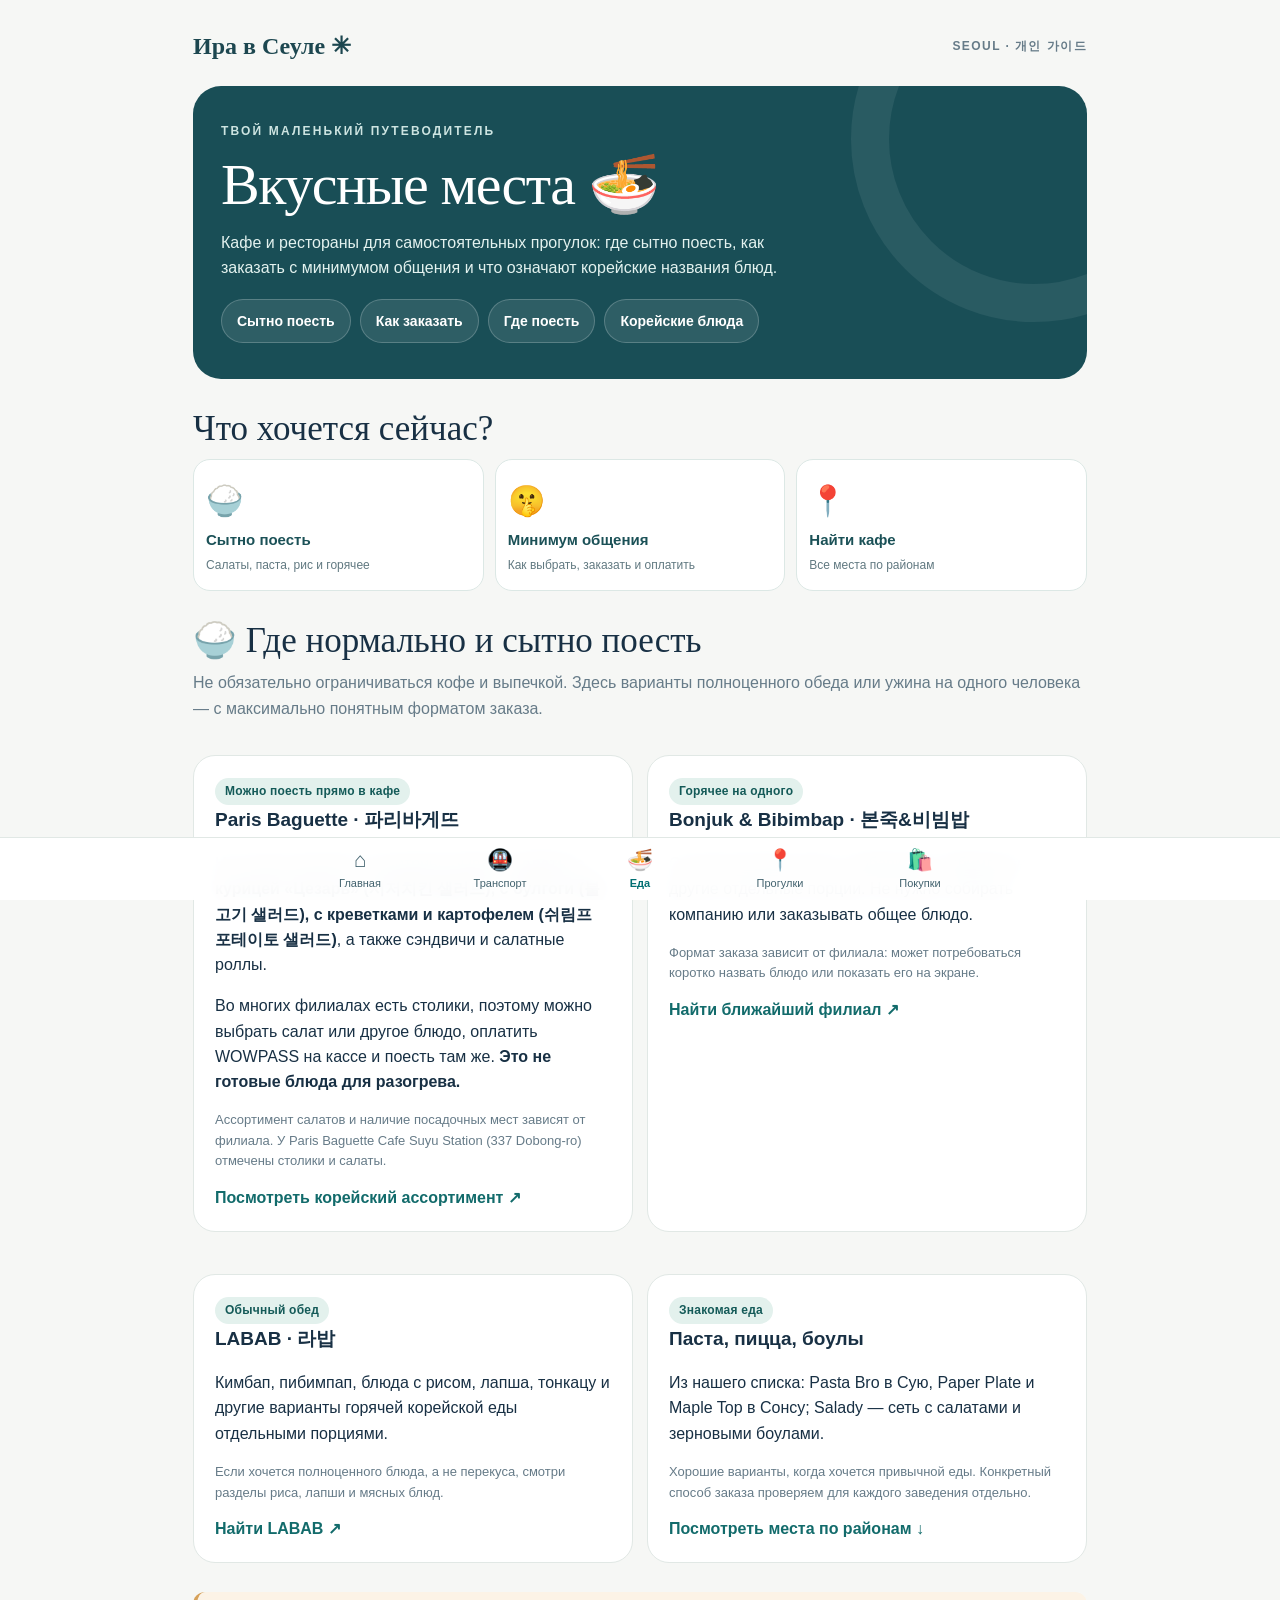
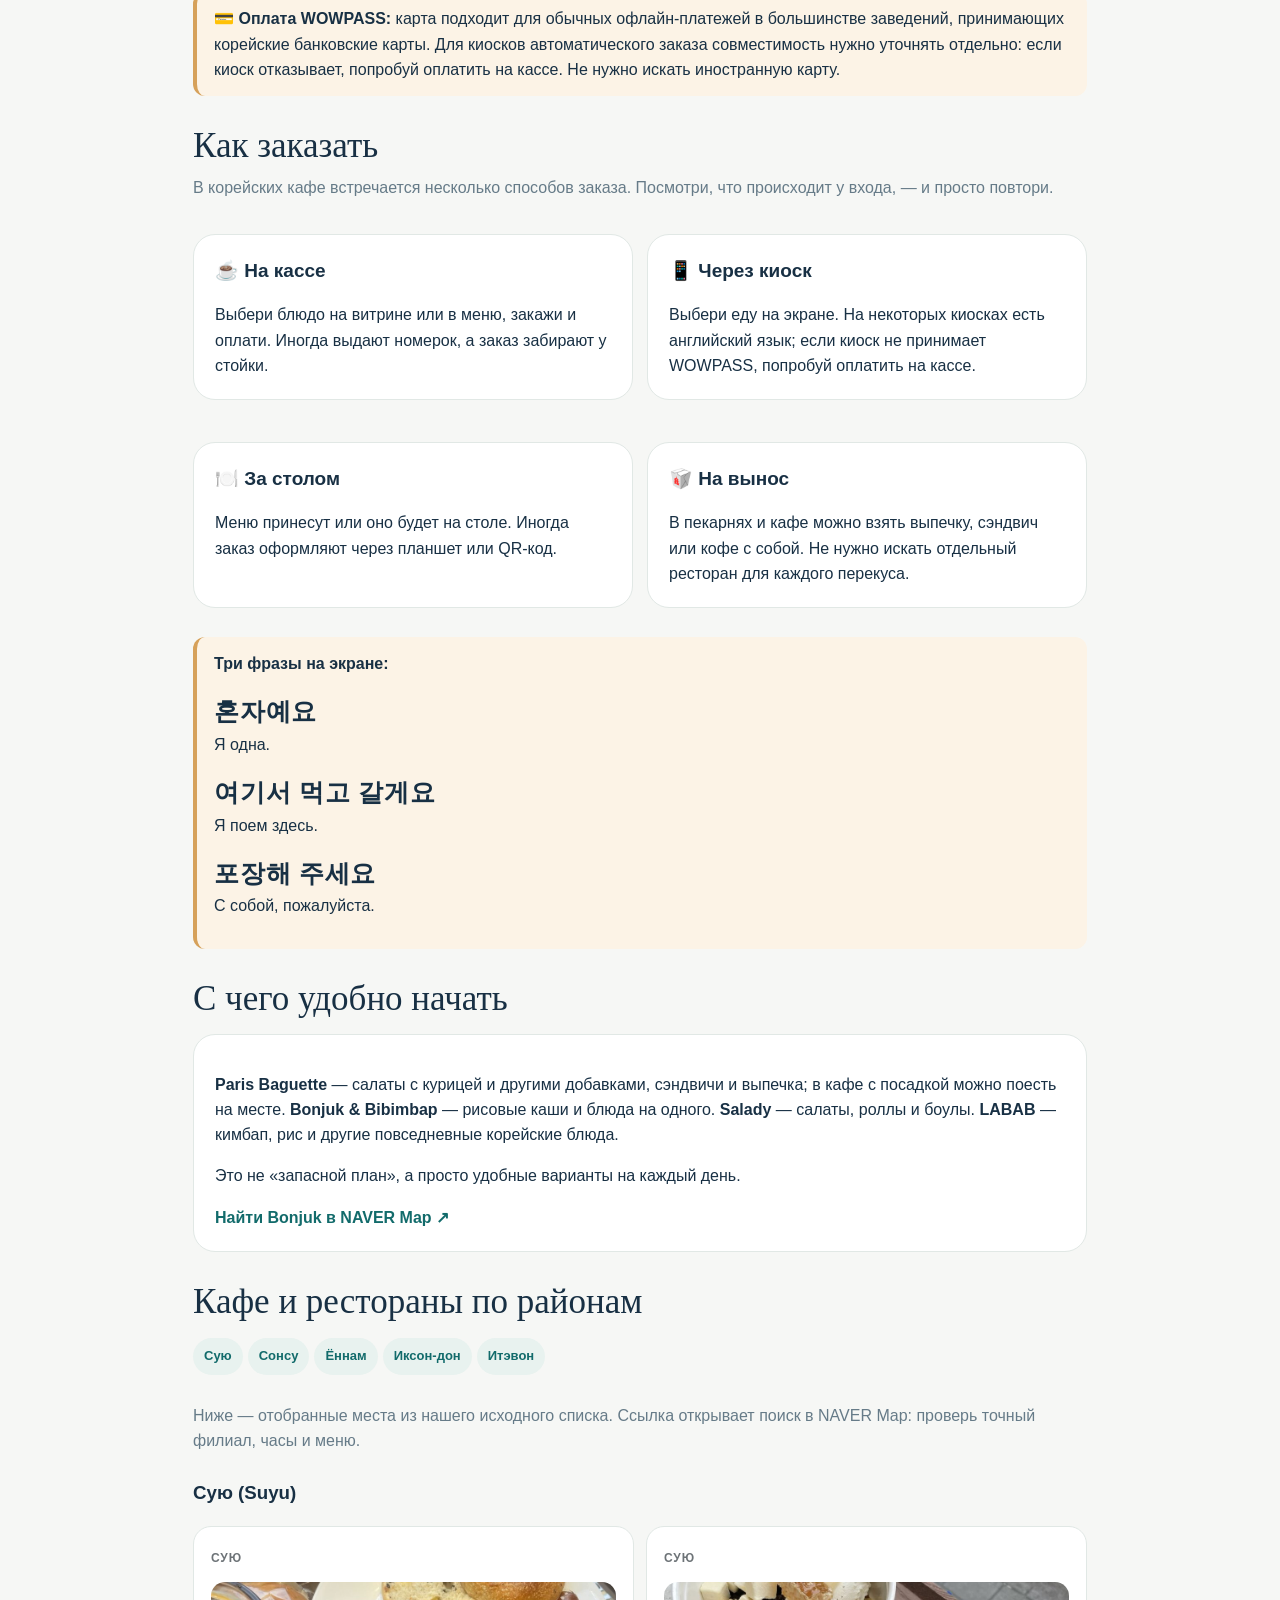
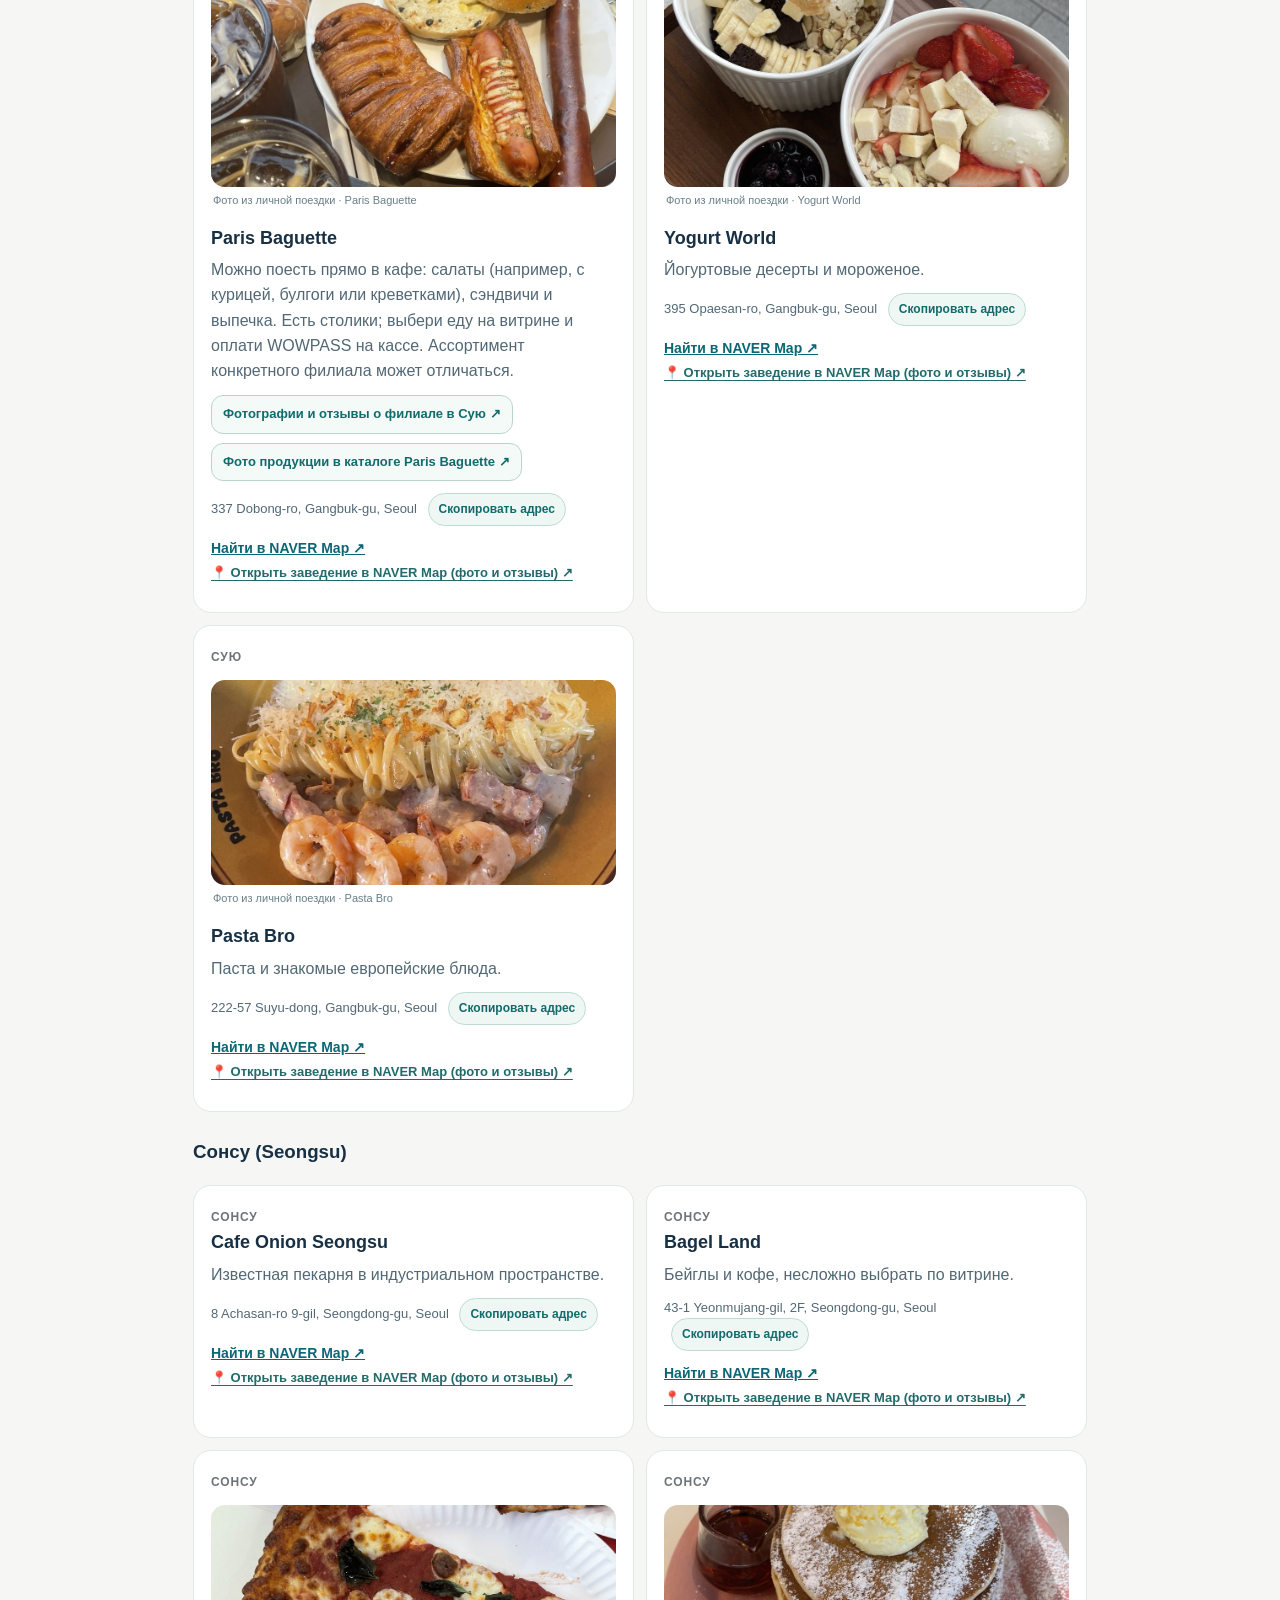
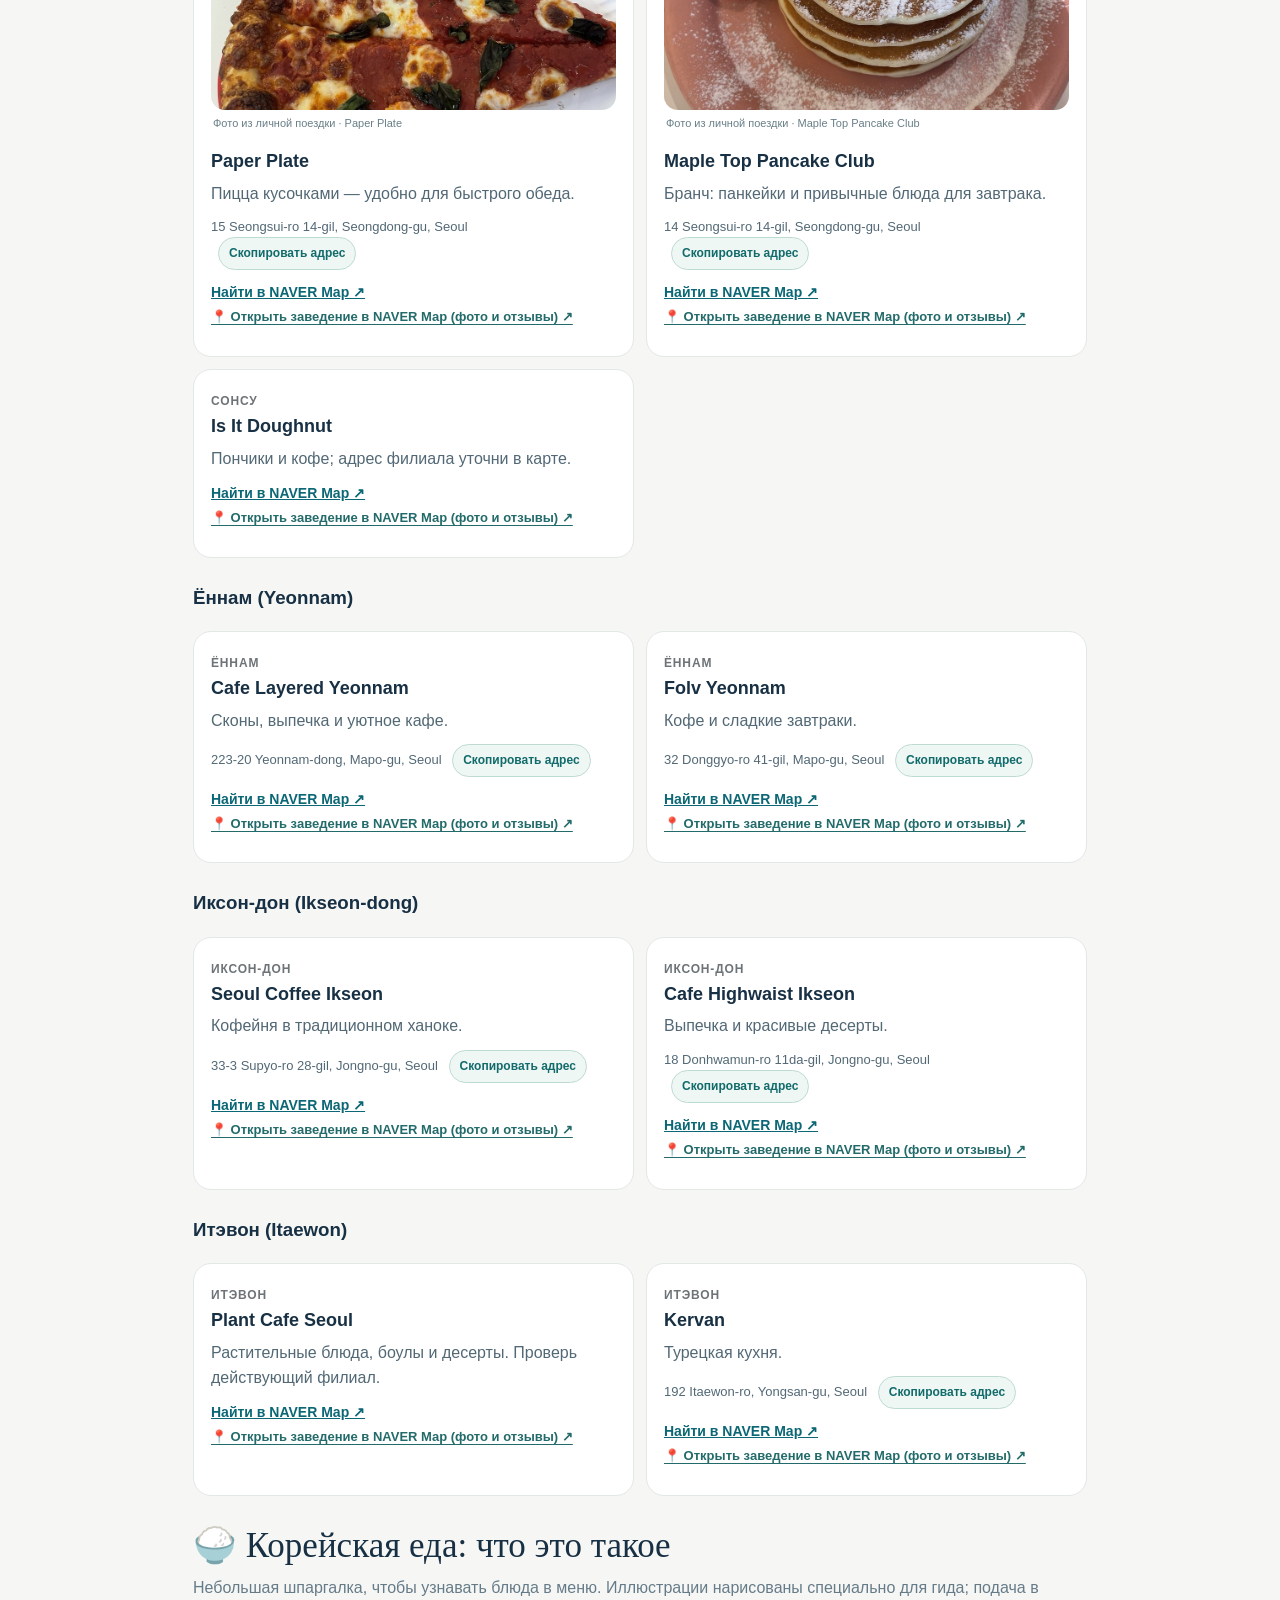
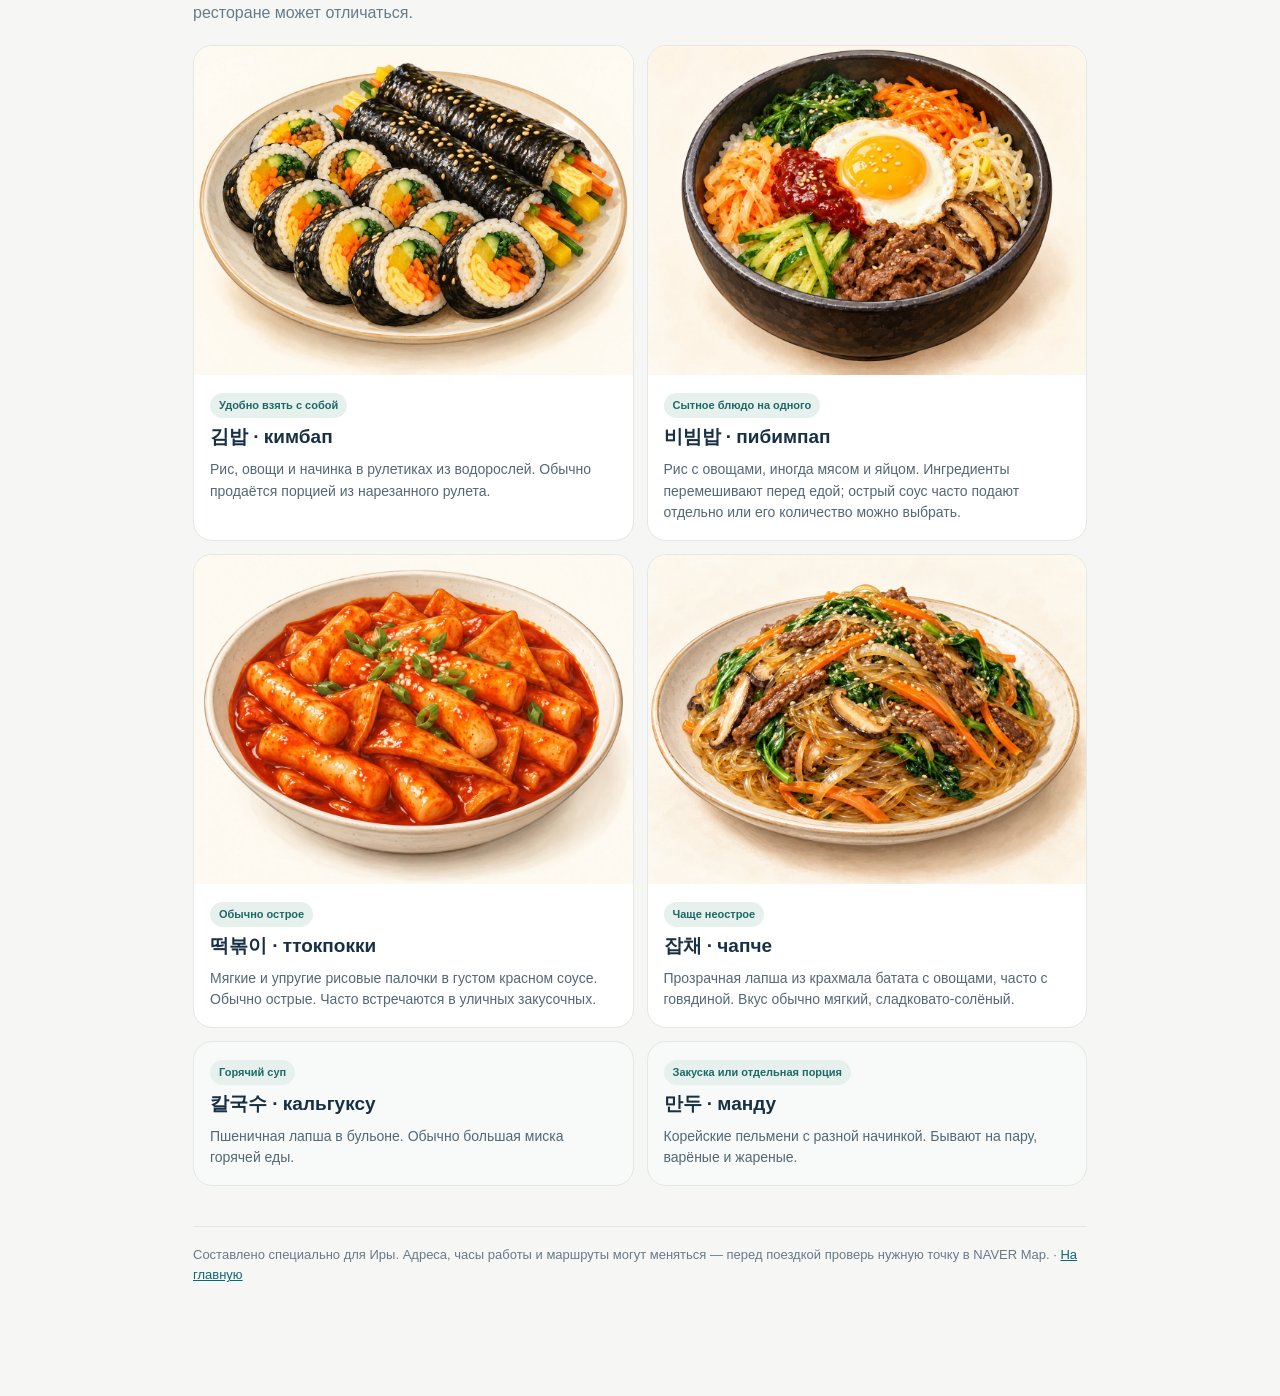
==== commit 5e8342bd: "Remove duplicated Paris Baguette image and clarify Naver photo links" ====
--- a/food.html
+++ b/food.html
@@ -1,6 +1,6 @@
-<!doctype html><html lang="ru"><head><meta charset="utf-8"><meta name="viewport" content="width=device-width,initial-scale=1"><meta name="theme-color" content="#194e56"><meta name="description" content="Личный гид для Иры по Сеулу: метро, автобусы, еда, прогулки и покупки."><title>Еда · Ира в Сеуле</title><style>:root{--ink:#183044;--soft:#667b88;--bg:#f6f7f5;--line:#e1e8e5;--teal:#126b6b;--gold:#e8b56e}*{box-sizing:border-box}html{scroll-behavior:smooth}body{margin:0;background:var(--bg);color:var(--ink);font:16px/1.58 -apple-system,BlinkMacSystemFont,"Segoe UI",sans-serif}a{color:#0b6775}a:focus-visible,button:focus-visible,summary:focus-visible{outline:3px solid #e9a85b;outline-offset:3px}main{max-width:930px;margin:auto;padding:20px 18px 110px}.top{display:flex;align-items:center;justify-content:space-between;gap:12px;padding:8px 0 20px}.brand{text-decoration:none;font-family:Georgia,serif;font-weight:bold;color:#1d4750;font-size:24px}.stamp{font-size:12px;letter-spacing:.12em;color:var(--soft);font-weight:700}.hero{background:#194e56;color:white;border-radius:28px;padding:36px 28px;position:relative;overflow:hidden}.hero:after{content:"";position:absolute;width:290px;height:290px;right:-130px;top:-130px;border:38px solid #ffffff12;border-radius:50%;pointer-events:none}.hero .eyebrow{font-size:12px;letter-spacing:.18em;font-weight:750;color:#cde4e1}.hero h1{font:normal clamp(35px,7vw,58px)/1.12 Georgia,serif;letter-spacing:-.025em;margin:12px 0}.hero p{max-width:610px;color:#e3f2ef;margin:0}.quick{display:flex;flex-wrap:wrap;gap:9px;margin:19px 0 0}.quick a{background:#ffffff18;color:white;border:1px solid #ffffff35;text-decoration:none;padding:10px 15px;border-radius:99px;font-size:14px;font-weight:700}.section{margin:28px 0}.section h2{font:normal clamp(26px,4.5vw,35px)/1.23 Georgia,serif;margin:0 0 8px}.muted,.lead{color:var(--soft)}.lead{margin:0 0 20px}.cards{display:grid;grid-template-columns:repeat(2,minmax(0,1fr));gap:15px}.card{background:white;border:1px solid var(--line);border-radius:22px;padding:20px;box-shadow:0 5px 16px #173b3908}.card h3{font:normal 25px/1.2 Georgia,serif;margin:9px 0}.card p{color:#526875;margin:8px 0 14px}.card a.go,.go{display:inline-flex;align-items:center;gap:8px;text-decoration:none;font-weight:750;color:var(--teal)}.visual{height:126px;border-radius:16px;display:flex;align-items:center;justify-content:center;font-size:62px;position:relative;overflow:hidden}.visual:after{content:"";position:absolute;right:-14px;bottom:-48px;width:155px;height:155px;border:18px solid #ffffff88;border-radius:50%}.sea{background:#d4e5e3}.cream{background:#f3e5ca}.rose{background:#ebd9d4}.lav{background:#e0e2ed}.panel{background:white;border:1px solid var(--line);border-radius:22px;padding:21px;margin:14px 0}.panel h3{margin:0 0 8px;font-size:19px}.panel p:last-child{margin-bottom:0}.pill{display:inline-block;font-size:12px;font-weight:750;letter-spacing:.02em;padding:4px 10px;border-radius:25px;background:#e3f1ed;color:#145a58}.note{background:#e8f2ef;border-left:4px solid #539c8d;padding:14px 17px;border-radius:12px;margin:15px 0}.accent{background:#fcf3e6;border-left-color:#d6a15a}.grid2{display:grid;grid-template-columns:repeat(2,minmax(0,1fr));gap:14px}.list{display:grid;gap:12px}.place{background:white;border:1px solid var(--line);border-radius:18px;padding:17px}.place h3{font-size:18px;margin:0 0 5px}.place p{margin:4px 0 11px;color:#526875}.place .links{display:flex;gap:14px;flex-wrap:wrap;font-size:14px;font-weight:700}.tag{color:#6d7377;font-size:12px;letter-spacing:.07em;text-transform:uppercase;font-weight:750}.section details{background:white;border:1px solid var(--line);border-radius:14px;padding:14px 16px;margin:9px 0}.section summary{font-weight:750;cursor:pointer}.section details>p{margin:10px 0 5px}ol{padding-left:22px}li{margin:8px 0}.bottom{margin:40px 0 0;border-top:1px solid var(--line);padding-top:18px;color:var(--soft);font-size:13px}.mobilebar{position:fixed;bottom:0;left:0;right:0;z-index:5;background:#fffffff0;backdrop-filter:blur(12px);border-top:1px solid var(--line);display:flex;justify-content:center;gap:0;padding-bottom:env(safe-area-inset-bottom)}.mobilebar a{width:20%;max-width:140px;text-decoration:none;color:#42626e;text-align:center;font-size:11px;padding:9px 1px;line-height:1.25}.mobilebar a span{display:block;font-size:21px;margin-bottom:4px}.mobilebar a[aria-current="page"]{color:#006f73;font-weight:800}.small{font-size:13px;color:var(--soft)}.routebox{background:white;border:1px solid var(--line);border-radius:20px;padding:20px}.routebox .rail{display:none}.routebox details{padding:14px 16px;margin:10px 0;border:1px solid #e5eae9;border-radius:13px;background:#fdfdfc}.routebox summary{font-weight:800}.routebox .step{margin:10px 0;padding:10px 0;border-bottom:1px solid #e4ebe8}.routebox .hint{background:#eaf3f2;padding:10px;border-radius:10px;margin:7px 0}.routebox .line{display:inline-block;color:white;border-radius:6px;padding:3px 8px;margin:4px;font-size:13px;font-weight:bold}.routebox p{margin:7px 0}.routebox .small{font-size:12px;color:var(--soft)}.bus-dot{width:19px;height:19px;border-radius:50%;display:inline-block;vertical-align:-3px;margin-right:7px}.keyrow{display:flex;gap:11px;align-items:start}.big-ko{font-size:25px;font-weight:800;letter-spacing:.03em}.chiplink{display:inline-block;margin:5px 8px 4px 0;padding:9px 14px;border-radius:25px;background:#e8f2ef;text-decoration:none;font-size:14px;font-weight:700}.breakout{display:grid;grid-template-columns:1fr 1fr;gap:12px}@media(max-width:620px){main{padding:14px 14px 110px}.hero{padding:28px 22px}.cards,.grid2,.breakout{grid-template-columns:1fr}.visual{height:112px}.card{padding:17px}.brand{font-size:21px}.panel{padding:17px}.section{margin:25px 0}}</style><style>.copy-address{font:inherit;font-size:12px;font-weight:750;color:#126b6b;border:1px solid #bedbd3;border-radius:999px;background:#eff7f4;padding:6px 10px;cursor:pointer;margin-left:7px;white-space:nowrap}.copy-address:focus-visible{outline:3px solid #e8b56e;outline-offset:2px}.copy-address:active{transform:translateY(1px)}.chiplink{display:inline-block;margin:3px 5px 8px 0;padding:8px 11px;border-radius:24px;background:#e8f2ef;color:#126b6b;text-decoration:none;font-size:13px;font-weight:700}</style><style>.food-photo{margin:0 0 15px}.food-photo img{width:100%;height:190px;object-fit:cover;display:block;background:#e3eae6;border-radius:14px}.food-photo figcaption{font-size:12px;line-height:1.45;color:#687f87;margin:6px 2px 0}.photo-credit{font-size:12px;color:#5e737c;line-height:1.6}.photo-credit a{color:#126b6b}@media(min-width:700px){.food-photo img{height:215px}}@media(max-width:480px){.food-photo img{height:205px}}</style><style>.photo-actions{display:flex;gap:9px;flex-wrap:wrap;margin:12px 0}.photo-actions a{font-size:13px;display:inline-block;padding:8px 11px;border:1px solid #b9d5d0;border-radius:12px;text-decoration:none;color:#126b6b;font-weight:750;background:#f4faf8}</style><style>.card-photo-link{font-size:13px;margin:10px 0;color:#256d69}.card-photo-link a{color:#236b6a;font-weight:700;text-decoration:underline;text-underline-offset:3px}.place .food-photo{margin:12px 0 15px}.place .food-photo img{height:205px}.food-photo figcaption a{color:#377879}.place .food-photo figcaption{font-size:11px}</style><style>.photo-fallback{display:flex;flex-direction:column;align-items:center;justify-content:center;min-height:135px;border:1px dashed #bdd6cf;background:#eff6f3;color:#3d656a;border-radius:14px;gap:8px;text-align:center;padding:15px;font-size:14px;font-weight:700}.photo-fallback a{font-size:13px;color:#14666d}</style><style>.food-shortcuts{display:grid;grid-template-columns:repeat(3,minmax(0,1fr));gap:11px}.food-shortcut{text-decoration:none;color:#1b5157!important;border:1px solid #dce8e5;border-radius:17px;background:white;padding:17px 12px;display:flex;flex-direction:column;gap:7px}.food-shortcut span{font-size:30px}.food-shortcut b{font-size:15px;line-height:1.25}.food-shortcut small{font-size:12px;line-height:1.4;color:#617981}.food-shortcut:focus-visible{outline:3px solid #e8ae66}@media(max-width:620px){.food-shortcuts{gap:7px}.food-shortcut{padding:12px 9px;border-radius:14px}.food-shortcut span{font-size:25px}.food-shortcut b{font-size:13px}.food-shortcut small{font-size:11px}.section #cafes .list{grid-template-columns:1fr}}@media(min-width:760px){#cafes .list{grid-template-columns:repeat(2,minmax(0,1fr))}}</style><style>.dish-grid{display:grid;grid-template-columns:repeat(2,minmax(0,1fr));gap:13px}.korean-dish{background:#fff;border:1px solid var(--line);border-radius:19px;overflow:hidden;min-width:0}.korean-dish img{width:100%;aspect-ratio:4/3;object-fit:cover;display:block;background:#fbf7ef}.korean-dish-content{padding:16px}.korean-dish h3{margin:7px 0 9px;font-size:19px;line-height:1.3}.korean-dish p{margin:0;color:#536875;font-size:14px;line-height:1.54}.dish-label{display:inline-block;font-size:11px;font-weight:800;color:#1d6965;background:#e6f1ee;border-radius:20px;padding:4px 9px}.korean-dish.text-only{background:#f7faf8}@media(max-width:600px){.dish-grid{gap:9px}.korean-dish{border-radius:15px}.korean-dish-content{padding:11px}.korean-dish h3{font-size:15px;line-height:1.25}.korean-dish p{font-size:12px}.dish-label{font-size:10px}}</style></head><body><main><div class="top"><a class="brand" href="index.html">Ира в Сеуле ✳</a><span class="stamp">SEOUL · 개인 가이드</span></div><header class="hero"><div class="eyebrow">ТВОЙ МАЛЕНЬКИЙ ПУТЕВОДИТЕЛЬ</div><h1>Вкусные места 🍜</h1><p>Кафе и рестораны, куда удобно зайти одной. Знакомая еда, корейские блюда и способы заказа — без длинных инструкций.</p><div class="quick"><a href="#meals">Сытно поесть</a><a href="#order">Как заказать</a><a href="#cafes">Где поесть</a><a href="#korean-dishes">Корейские блюда</a></div></header>
+<!doctype html><html lang="ru"><head><meta charset="utf-8"><meta name="viewport" content="width=device-width,initial-scale=1"><meta name="theme-color" content="#194e56"><meta name="description" content="Личный гид для Иры по Сеулу: метро, автобусы, еда, прогулки и покупки."><title>Еда · Ира в Сеуле</title><style>:root{--ink:#183044;--soft:#667b88;--bg:#f6f7f5;--line:#e1e8e5;--teal:#126b6b;--gold:#e8b56e}*{box-sizing:border-box}html{scroll-behavior:smooth}body{margin:0;background:var(--bg);color:var(--ink);font:16px/1.58 -apple-system,BlinkMacSystemFont,"Segoe UI",sans-serif}a{color:#0b6775}a:focus-visible,button:focus-visible,summary:focus-visible{outline:3px solid #e9a85b;outline-offset:3px}main{max-width:930px;margin:auto;padding:20px 18px 110px}.top{display:flex;align-items:center;justify-content:space-between;gap:12px;padding:8px 0 20px}.brand{text-decoration:none;font-family:Georgia,serif;font-weight:bold;color:#1d4750;font-size:24px}.stamp{font-size:12px;letter-spacing:.12em;color:var(--soft);font-weight:700}.hero{background:#194e56;color:white;border-radius:28px;padding:36px 28px;position:relative;overflow:hidden}.hero:after{content:"";position:absolute;width:290px;height:290px;right:-130px;top:-130px;border:38px solid #ffffff12;border-radius:50%;pointer-events:none}.hero .eyebrow{font-size:12px;letter-spacing:.18em;font-weight:750;color:#cde4e1}.hero h1{font:normal clamp(35px,7vw,58px)/1.12 Georgia,serif;letter-spacing:-.025em;margin:12px 0}.hero p{max-width:610px;color:#e3f2ef;margin:0}.quick{display:flex;flex-wrap:wrap;gap:9px;margin:19px 0 0}.quick a{background:#ffffff18;color:white;border:1px solid #ffffff35;text-decoration:none;padding:10px 15px;border-radius:99px;font-size:14px;font-weight:700}.section{margin:28px 0}.section h2{font:normal clamp(26px,4.5vw,35px)/1.23 Georgia,serif;margin:0 0 8px}.muted,.lead{color:var(--soft)}.lead{margin:0 0 20px}.cards{display:grid;grid-template-columns:repeat(2,minmax(0,1fr));gap:15px}.card{background:white;border:1px solid var(--line);border-radius:22px;padding:20px;box-shadow:0 5px 16px #173b3908}.card h3{font:normal 25px/1.2 Georgia,serif;margin:9px 0}.card p{color:#526875;margin:8px 0 14px}.card a.go,.go{display:inline-flex;align-items:center;gap:8px;text-decoration:none;font-weight:750;color:var(--teal)}.visual{height:126px;border-radius:16px;display:flex;align-items:center;justify-content:center;font-size:62px;position:relative;overflow:hidden}.visual:after{content:"";position:absolute;right:-14px;bottom:-48px;width:155px;height:155px;border:18px solid #ffffff88;border-radius:50%}.sea{background:#d4e5e3}.cream{background:#f3e5ca}.rose{background:#ebd9d4}.lav{background:#e0e2ed}.panel{background:white;border:1px solid var(--line);border-radius:22px;padding:21px;margin:14px 0}.panel h3{margin:0 0 8px;font-size:19px}.panel p:last-child{margin-bottom:0}.pill{display:inline-block;font-size:12px;font-weight:750;letter-spacing:.02em;padding:4px 10px;border-radius:25px;background:#e3f1ed;color:#145a58}.note{background:#e8f2ef;border-left:4px solid #539c8d;padding:14px 17px;border-radius:12px;margin:15px 0}.accent{background:#fcf3e6;border-left-color:#d6a15a}.grid2{display:grid;grid-template-columns:repeat(2,minmax(0,1fr));gap:14px}.list{display:grid;gap:12px}.place{background:white;border:1px solid var(--line);border-radius:18px;padding:17px}.place h3{font-size:18px;margin:0 0 5px}.place p{margin:4px 0 11px;color:#526875}.place .links{display:flex;gap:14px;flex-wrap:wrap;font-size:14px;font-weight:700}.tag{color:#6d7377;font-size:12px;letter-spacing:.07em;text-transform:uppercase;font-weight:750}.section details{background:white;border:1px solid var(--line);border-radius:14px;padding:14px 16px;margin:9px 0}.section summary{font-weight:750;cursor:pointer}.section details>p{margin:10px 0 5px}ol{padding-left:22px}li{margin:8px 0}.bottom{margin:40px 0 0;border-top:1px solid var(--line);padding-top:18px;color:var(--soft);font-size:13px}.mobilebar{position:fixed;bottom:0;left:0;right:0;z-index:5;background:#fffffff0;backdrop-filter:blur(12px);border-top:1px solid var(--line);display:flex;justify-content:center;gap:0;padding-bottom:env(safe-area-inset-bottom)}.mobilebar a{width:20%;max-width:140px;text-decoration:none;color:#42626e;text-align:center;font-size:11px;padding:9px 1px;line-height:1.25}.mobilebar a span{display:block;font-size:21px;margin-bottom:4px}.mobilebar a[aria-current="page"]{color:#006f73;font-weight:800}.small{font-size:13px;color:var(--soft)}.routebox{background:white;border:1px solid var(--line);border-radius:20px;padding:20px}.routebox .rail{display:none}.routebox details{padding:14px 16px;margin:10px 0;border:1px solid #e5eae9;border-radius:13px;background:#fdfdfc}.routebox summary{font-weight:800}.routebox .step{margin:10px 0;padding:10px 0;border-bottom:1px solid #e4ebe8}.routebox .hint{background:#eaf3f2;padding:10px;border-radius:10px;margin:7px 0}.routebox .line{display:inline-block;color:white;border-radius:6px;padding:3px 8px;margin:4px;font-size:13px;font-weight:bold}.routebox p{margin:7px 0}.routebox .small{font-size:12px;color:var(--soft)}.bus-dot{width:19px;height:19px;border-radius:50%;display:inline-block;vertical-align:-3px;margin-right:7px}.keyrow{display:flex;gap:11px;align-items:start}.big-ko{font-size:25px;font-weight:800;letter-spacing:.03em}.chiplink{display:inline-block;margin:5px 8px 4px 0;padding:9px 14px;border-radius:25px;background:#e8f2ef;text-decoration:none;font-size:14px;font-weight:700}.breakout{display:grid;grid-template-columns:1fr 1fr;gap:12px}@media(max-width:620px){main{padding:14px 14px 110px}.hero{padding:28px 22px}.cards,.grid2,.breakout{grid-template-columns:1fr}.visual{height:112px}.card{padding:17px}.brand{font-size:21px}.panel{padding:17px}.section{margin:25px 0}}</style><style>.copy-address{font:inherit;font-size:12px;font-weight:750;color:#126b6b;border:1px solid #bedbd3;border-radius:999px;background:#eff7f4;padding:6px 10px;cursor:pointer;margin-left:7px;white-space:nowrap}.copy-address:focus-visible{outline:3px solid #e8b56e;outline-offset:2px}.copy-address:active{transform:translateY(1px)}.chiplink{display:inline-block;margin:3px 5px 8px 0;padding:8px 11px;border-radius:24px;background:#e8f2ef;color:#126b6b;text-decoration:none;font-size:13px;font-weight:700}</style><style>.food-photo{margin:0 0 15px}.food-photo img{width:100%;height:190px;object-fit:cover;display:block;background:#e3eae6;border-radius:14px}.food-photo figcaption{font-size:12px;line-height:1.45;color:#687f87;margin:6px 2px 0}.photo-credit{font-size:12px;color:#5e737c;line-height:1.6}.photo-credit a{color:#126b6b}@media(min-width:700px){.food-photo img{height:215px}}@media(max-width:480px){.food-photo img{height:205px}}</style><style>.photo-actions{display:flex;gap:9px;flex-wrap:wrap;margin:12px 0}.photo-actions a{font-size:13px;display:inline-block;padding:8px 11px;border:1px solid #b9d5d0;border-radius:12px;text-decoration:none;color:#126b6b;font-weight:750;background:#f4faf8}</style><style>.card-photo-link{font-size:13px;margin:10px 0;color:#256d69}.card-photo-link a{color:#236b6a;font-weight:700;text-decoration:underline;text-underline-offset:3px}.place .food-photo{margin:12px 0 15px}.place .food-photo img{height:205px}.food-photo figcaption a{color:#377879}.place .food-photo figcaption{font-size:11px}</style><style>.photo-fallback{display:flex;flex-direction:column;align-items:center;justify-content:center;min-height:135px;border:1px dashed #bdd6cf;background:#eff6f3;color:#3d656a;border-radius:14px;gap:8px;text-align:center;padding:15px;font-size:14px;font-weight:700}.photo-fallback a{font-size:13px;color:#14666d}</style><style>.food-shortcuts{display:grid;grid-template-columns:repeat(3,minmax(0,1fr));gap:11px}.food-shortcut{text-decoration:none;color:#1b5157!important;border:1px solid #dce8e5;border-radius:17px;background:white;padding:17px 12px;display:flex;flex-direction:column;gap:7px}.food-shortcut span{font-size:30px}.food-shortcut b{font-size:15px;line-height:1.25}.food-shortcut small{font-size:12px;line-height:1.4;color:#617981}.food-shortcut:focus-visible{outline:3px solid #e8ae66}@media(max-width:620px){.food-shortcuts{gap:7px}.food-shortcut{padding:12px 9px;border-radius:14px}.food-shortcut span{font-size:25px}.food-shortcut b{font-size:13px}.food-shortcut small{font-size:11px}.section #cafes .list{grid-template-columns:1fr}}@media(min-width:760px){#cafes .list{grid-template-columns:repeat(2,minmax(0,1fr))}}</style><style>.dish-grid{display:grid;grid-template-columns:repeat(2,minmax(0,1fr));gap:13px}.korean-dish{background:#fff;border:1px solid var(--line);border-radius:19px;overflow:hidden;min-width:0}.korean-dish img{width:100%;aspect-ratio:4/3;object-fit:cover;display:block;background:#fbf7ef}.korean-dish-content{padding:16px}.korean-dish h3{margin:7px 0 9px;font-size:19px;line-height:1.3}.korean-dish p{margin:0;color:#536875;font-size:14px;line-height:1.54}.dish-label{display:inline-block;font-size:11px;font-weight:800;color:#1d6965;background:#e6f1ee;border-radius:20px;padding:4px 9px}.korean-dish.text-only{background:#f7faf8}@media(max-width:600px){.dish-grid{gap:9px}.korean-dish{border-radius:15px}.korean-dish-content{padding:11px}.korean-dish h3{font-size:15px;line-height:1.25}.korean-dish p{font-size:12px}.dish-label{font-size:10px}}</style></head><body><main><div class="top"><a class="brand" href="index.html">Ира в Сеуле ✳</a><span class="stamp">SEOUL · 개인 가이드</span></div><header class="hero"><div class="eyebrow">ТВОЙ МАЛЕНЬКИЙ ПУТЕВОДИТЕЛЬ</div><h1>Вкусные места 🍜</h1><p>Кафе и рестораны для самостоятельных прогулок: где сытно поесть, как заказать с минимумом общения и что означают корейские названия блюд.</p><div class="quick"><a href="#meals">Сытно поесть</a><a href="#order">Как заказать</a><a href="#cafes">Где поесть</a><a href="#korean-dishes">Корейские блюда</a></div></header>
 <section class="section" id="food-shortcuts"><h2>Что хочется сейчас?</h2><div class="food-shortcuts"><a href="#meals" class="food-shortcut"><span>🍚</span><b>Сытно поесть</b><small>Салаты, паста, рис и горячее</small></a><a href="#order" class="food-shortcut"><span>🤫</span><b>Минимум общения</b><small>Как выбрать, заказать и оплатить</small></a><a href="#cafes" class="food-shortcut"><span>📍</span><b>Найти кафе</b><small>Все места по районам</small></a></div></section><section class="section" id="meals"><h2>🍚 Где нормально и сытно поесть</h2><p class="lead">Не обязательно ограничиваться кофе и выпечкой. Здесь варианты полноценного обеда или ужина на одного человека — с максимально понятным форматом заказа.</p><div class="grid2">
-<div class="panel"><span class="pill">Можно поесть прямо в кафе</span><figure class="food-photo"><img src="paris-baguette.jpg" loading="lazy" decoding="async" alt="Выпечка и бейгл в Paris Baguette, личная фотография"><figcaption>Личная фотография из Paris Baguette. Ассортимент и наличие салатов зависят от филиала.</figcaption></figure><h3>Paris Baguette · 파리바게뜨</h3><p>Не только выпечка: на витрине бывают <b>салаты с курицей «Цезарь» (시저치킨 샐러드), с булгоги (불고기 샐러드), с креветками и картофелем (쉬림프 포테이토 샐러드)</b>, а также сэндвичи и салатные роллы.</p><p>Во многих филиалах есть столики, поэтому можно выбрать салат или другое блюдо, оплатить WOWPASS на кассе и поесть там же. <b>Это не готовые блюда для разогрева.</b></p><p class="small">Ассортимент салатов и наличие посадочных мест зависят от филиала. У Paris Baguette Cafe Suyu Station (337 Dobong-ro) отмечены столики и салаты.</p><a class="go" href="https://www.paris.co.kr/products/" target="_blank" rel="noopener">Посмотреть корейский ассортимент ↗</a></div>
+<div class="panel"><span class="pill">Можно поесть прямо в кафе</span><h3>Paris Baguette · 파리바게뜨</h3><p>Не только выпечка: на витрине бывают <b>салаты с курицей «Цезарь» (시저치킨 샐러드), с булгоги (불고기 샐러드), с креветками и картофелем (쉬림프 포테이토 샐러드)</b>, а также сэндвичи и салатные роллы.</p><p>Во многих филиалах есть столики, поэтому можно выбрать салат или другое блюдо, оплатить WOWPASS на кассе и поесть там же. <b>Это не готовые блюда для разогрева.</b></p><p class="small">Ассортимент салатов и наличие посадочных мест зависят от филиала. У Paris Baguette Cafe Suyu Station (337 Dobong-ro) отмечены столики и салаты.</p><a class="go" href="https://www.paris.co.kr/products/" target="_blank" rel="noopener">Посмотреть корейский ассортимент ↗</a></div>
 <div class="panel"><span class="pill">Горячее на одного</span><h3>Bonjuk &amp; Bibimbap · 본죽&amp;비빔밥</h3><p>Сытная рисовая каша с добавками, пибимпап и другие отдельные порции. Не нужно собирать компанию или заказывать общее блюдо.</p><p class="small">Формат заказа зависит от филиала: может потребоваться коротко назвать блюдо или показать его на экране.</p><a class="go" href="https://map.naver.com/p/search/%EB%B3%B8%EC%A3%BD%EB%B9%84%EB%B9%94%EB%B0%A5" target="_blank" rel="noopener">Найти ближайший филиал ↗</a></div>
 <div class="panel"><span class="pill">Обычный обед</span><h3>LABAB · 라밥</h3><p>Кимбап, пибимпап, блюда с рисом, лапша, тонкацу и другие варианты горячей корейской еды отдельными порциями.</p><p class="small">Если хочется полноценного блюда, а не перекуса, смотри разделы риса, лапши и мясных блюд.</p><a class="go" href="https://map.naver.com/p/search/%EB%9D%BC%EB%B0%A5" target="_blank" rel="noopener">Найти LABAB ↗</a></div>
 <div class="panel"><span class="pill">Знакомая еда</span><h3>Паста, пицца, боулы</h3><p>Из нашего списка: Pasta Bro в Сую, Paper Plate и Maple Top в Сонсу; Salady — сеть с салатами и зерновыми боулами.</p><p class="small">Хорошие варианты, когда хочется привычной еды. Конкретный способ заказа проверяем для каждого заведения отдельно.</p><a class="go" href="#cafes">Посмотреть места по районам ↓</a></div>
@@ -12,7 +12,7 @@
 <div class="panel"><h3>🥡 На вынос</h3><p>В пекарнях и кафе можно взять выпечку, сэндвич или кофе с собой. Не нужно искать отдельный ресторан для каждого перекуса.</p></div>
 </div><div class="note accent"><b>Три фразы на экране:</b><p><span class="big-ko">혼자예요</span><br>Я одна.</p><p><span class="big-ko">여기서 먹고 갈게요</span><br>Я поем здесь.</p><p><span class="big-ko">포장해 주세요</span><br>С собой, пожалуйста.</p></div></section>
 <section class="section"><h2>С чего удобно начать</h2><div class="panel"><p><b>Paris Baguette</b> — салаты с курицей и другими добавками, сэндвичи и выпечка; в кафе с посадкой можно поесть на месте. <b>Bonjuk &amp; Bibimbap</b> — рисовые каши и блюда на одного. <b>Salady</b> — салаты, роллы и боулы. <b>LABAB</b> — кимбап, рис и другие повседневные корейские блюда.</p><p>Это не «запасной план», а просто удобные варианты на каждый день.</p><a class="go" href="https://map.naver.com/p/search/%EB%B3%B8%EC%A3%BD%20%EB%B9%84%EB%B9%94%EB%B0%A5%20%EC%84%9C%EC%9A%B8" target="_blank" rel="noopener">Найти Bonjuk в NAVER Map ↗</a></div></section>
-<section class="section" id="cafes"><h2>Кафе и рестораны по районам</h2><div style="margin:12px 0 20px"><a class="chiplink" href="#suyu-food">Сую</a><a class="chiplink" href="#seongsu-food">Сонсу</a><a class="chiplink" href="#yeonnam-food">Ённам</a><a class="chiplink" href="#ikseon-food">Иксон-дон</a><a class="chiplink" href="#itaewon-food">Итэвон</a></div><p class="lead">Ниже — отобранные места из нашего исходного списка. Ссылка открывает поиск в NAVER Map: проверь точный филиал, часы и меню.</p><h3 id="suyu-food" style="margin-top:25px;scroll-margin-top:24px">Сую (Suyu)</h3><div class="list"><article class="place"><span class="tag">Сую</span><figure class="food-photo"><img src="paris-baguette.jpg" loading="lazy" decoding="async" alt="Фото посетительницы: выпечка и бейгл в Paris Baguette"><figcaption>Фото из личной поездки · Paris Baguette</figcaption></figure><h3>Paris Baguette</h3><p>Можно поесть прямо в кафе: салаты (например, с курицей, булгоги или креветками), сэндвичи и выпечка. Есть столики; выбери еду на витрине и оплати WOWPASS на кассе. Ассортимент конкретного филиала может отличаться.</p><div class="photo-actions"><a href="https://map.naver.com/p/search/%ED%8C%8C%EB%A6%AC%EB%B0%94%EA%B2%8C%EB%9C%A8%20%EC%88%98%EC%9C%A0%EC%97%AD" target="_blank" rel="noopener">Фотографии и отзывы о филиале в Сую ↗</a><a href="https://www.paris.co.kr/products/" target="_blank" rel="noopener">Фото продукции в каталоге Paris Baguette ↗</a></div><p class="small">337 Dobong-ro, Gangbuk-gu, Seoul <button type="button" class="copy-address" data-copy-address="337 Dobong-ro, Gangbuk-gu, Seoul" aria-label="Скопировать адрес 337 Dobong-ro, Gangbuk-gu, Seoul">Скопировать адрес</button></p><div class="links"><a href="https://map.naver.com/p/search/%ED%8C%8C%EB%A6%AC%EB%B0%94%EA%B2%8C%EB%9C%A8%20%EC%88%98%EC%9C%A0" target="_blank" rel="noopener">Найти в NAVER Map ↗</a></div><p class="card-photo-link"><a href="https://map.naver.com/p/search/%ED%8C%8C%EB%A6%AC%EB%B0%94%EA%B2%8C%EB%9C%A8%20%EC%88%98%EC%9C%A0%EC%97%AD" target="_blank" rel="noopener">📷 Фотографии именно этого заведения в NAVER Map ↗</a></p></article><article class="place"><span class="tag">Сую</span><figure class="food-photo"><img src="yogurt-world.jpg" loading="lazy" decoding="async" alt="Фото посетительницы: два йогуртовых десерта в Yogurt World"><figcaption>Фото из личной поездки · Yogurt World</figcaption></figure><h3>Yogurt World</h3><p>Йогуртовые десерты и мороженое.</p><p class="small">395 Opaesan-ro, Gangbuk-gu, Seoul <button type="button" class="copy-address" data-copy-address="395 Opaesan-ro, Gangbuk-gu, Seoul" aria-label="Скопировать адрес 395 Opaesan-ro, Gangbuk-gu, Seoul">Скопировать адрес</button></p><div class="links"><a href="https://map.naver.com/p/search/%EC%9A%94%EA%B1%B0%ED%8A%B8%EC%9B%94%EB%93%9C%20%EC%88%98%EC%9C%A0" target="_blank" rel="noopener">Найти в NAVER Map ↗</a></div><p class="card-photo-link"><a href="https://map.naver.com/p/search/%EC%9A%94%EA%B1%B0%ED%8A%B8%EC%9B%94%EB%93%9C%20%EC%88%98%EC%9C%A0" target="_blank" rel="noopener">📷 Фотографии именно этого заведения в NAVER Map ↗</a></p></article><article class="place"><span class="tag">Сую</span><figure class="food-photo"><img src="pasta-bro.jpg" loading="lazy" decoding="async" alt="Фото посетительницы: паста с креветками в Pasta Bro"><figcaption>Фото из личной поездки · Pasta Bro</figcaption></figure><h3>Pasta Bro</h3><p>Паста и знакомые европейские блюда.</p><p class="small">222-57 Suyu-dong, Gangbuk-gu, Seoul <button type="button" class="copy-address" data-copy-address="222-57 Suyu-dong, Gangbuk-gu, Seoul" aria-label="Скопировать адрес 222-57 Suyu-dong, Gangbuk-gu, Seoul">Скопировать адрес</button></p><div class="links"><a href="https://map.naver.com/p/search/%ED%8C%8C%EC%8A%A4%ED%83%80%EB%B8%8C%EB%A1%9C%20%EC%88%98%EC%9C%A0" target="_blank" rel="noopener">Найти в NAVER Map ↗</a></div><p class="card-photo-link"><a href="https://map.naver.com/p/search/%ED%8C%8C%EC%8A%A4%ED%83%80%EB%B8%8C%EB%A1%9C%20%EC%88%98%EC%9C%A0" target="_blank" rel="noopener">📷 Фотографии именно этого заведения в NAVER Map ↗</a></p></article></div><h3 id="seongsu-food" style="margin-top:25px;scroll-margin-top:24px">Сонсу (Seongsu)</h3><div class="list"><article class="place"><span class="tag">Сонсу</span><h3>Cafe Onion Seongsu</h3><p>Известная пекарня в индустриальном пространстве.</p><p class="small">8 Achasan-ro 9-gil, Seongdong-gu, Seoul <button type="button" class="copy-address" data-copy-address="8 Achasan-ro 9-gil, Seongdong-gu, Seoul" aria-label="Скопировать адрес 8 Achasan-ro 9-gil, Seongdong-gu, Seoul">Скопировать адрес</button></p><div class="links"><a href="https://map.naver.com/p/search/%EC%96%B4%EB%8B%88%EC%96%B8%20%EC%84%B1%EC%88%98" target="_blank" rel="noopener">Найти в NAVER Map ↗</a></div><p class="card-photo-link"><a href="https://map.naver.com/p/search/%EC%96%B4%EB%8B%88%EC%96%B8%20%EC%84%B1%EC%88%98" target="_blank" rel="noopener">📷 Фотографии именно этого заведения в NAVER Map ↗</a></p></article><article class="place"><span class="tag">Сонсу</span><h3>Bagel Land</h3><p>Бейглы и кофе, несложно выбрать по витрине.</p><p class="small">43-1 Yeonmujang-gil, 2F, Seongdong-gu, Seoul <button type="button" class="copy-address" data-copy-address="43-1 Yeonmujang-gil, 2F, Seongdong-gu, Seoul" aria-label="Скопировать адрес 43-1 Yeonmujang-gil, 2F, Seongdong-gu, Seoul">Скопировать адрес</button></p><div class="links"><a href="https://map.naver.com/p/search/%EB%B2%A0%EC%9D%B4%EA%B8%80%EB%9E%9C%EB%93%9C%20%EC%84%B1%EC%88%98" target="_blank" rel="noopener">Найти в NAVER Map ↗</a></div><p class="card-photo-link"><a href="https://map.naver.com/p/search/%EB%B2%A0%EC%9D%B4%EA%B8%80%EB%9E%9C%EB%93%9C%20%EC%84%B1%EC%88%98" target="_blank" rel="noopener">📷 Фотографии именно этого заведения в NAVER Map ↗</a></p></article><article class="place"><span class="tag">Сонсу</span><figure class="food-photo"><img src="paper-plate.jpg" loading="lazy" decoding="async" alt="Фото посетительницы: пицца в Paper Plate"><figcaption>Фото из личной поездки · Paper Plate</figcaption></figure><h3>Paper Plate</h3><p>Пицца кусочками — удобно для быстрого обеда.</p><p class="small">15 Seongsui-ro 14-gil, Seongdong-gu, Seoul <button type="button" class="copy-address" data-copy-address="15 Seongsui-ro 14-gil, Seongdong-gu, Seoul" aria-label="Скопировать адрес 15 Seongsui-ro 14-gil, Seongdong-gu, Seoul">Скопировать адрес</button></p><div class="links"><a href="https://map.naver.com/p/search/%ED%8E%98%EC%9D%B4%ED%8D%BC%ED%94%8C%EB%A0%88%EC%9D%B4%ED%8A%B8%20%EC%84%B1%EC%88%98" target="_blank" rel="noopener">Найти в NAVER Map ↗</a></div><p class="card-photo-link"><a href="https://map.naver.com/p/search/%ED%8E%98%EC%9D%B4%ED%8D%BC%ED%94%8C%EB%A0%88%EC%9D%B4%ED%8A%B8%20%EC%84%B1%EC%88%98" target="_blank" rel="noopener">📷 Фотографии именно этого заведения в NAVER Map ↗</a></p></article><article class="place"><span class="tag">Сонсу</span><figure class="food-photo"><img src="maple-top.jpg" loading="lazy" decoding="async" alt="Фото посетительницы: панкейки в Maple Top"><figcaption>Фото из личной поездки · Maple Top Pancake Club</figcaption></figure><h3>Maple Top Pancake Club</h3><p>Бранч: панкейки и привычные блюда для завтрака.</p><p class="small">14 Seongsui-ro 14-gil, Seongdong-gu, Seoul <button type="button" class="copy-address" data-copy-address="14 Seongsui-ro 14-gil, Seongdong-gu, Seoul" aria-label="Скопировать адрес 14 Seongsui-ro 14-gil, Seongdong-gu, Seoul">Скопировать адрес</button></p><div class="links"><a href="https://map.naver.com/p/search/%EB%A9%94%EC%9D%B4%ED%94%8C%ED%83%91%ED%8C%AC%EC%BC%80%EC%9D%B4%ED%81%AC%ED%81%B4%EB%9F%BD" target="_blank" rel="noopener">Найти в NAVER Map ↗</a></div><p class="card-photo-link"><a href="https://map.naver.com/p/search/%EB%A9%94%EC%9D%B4%ED%94%8C%ED%83%91%ED%8C%AC%EC%BC%80%EC%9D%B4%ED%81%AC%ED%81%B4%EB%9F%BD" target="_blank" rel="noopener">📷 Фотографии именно этого заведения в NAVER Map ↗</a></p></article><article class="place"><span class="tag">Сонсу</span><h3>Is It Doughnut</h3><p>Пончики и кофе; адрес филиала уточни в карте.</p><div class="links"><a href="https://map.naver.com/p/search/Is%20It%20Doughnut%20%EC%84%B1%EC%88%98" target="_blank" rel="noopener">Найти в NAVER Map ↗</a></div><p class="card-photo-link"><a href="https://map.naver.com/p/search/Is%20It%20Doughnut%20%EC%84%B1%EC%88%98" target="_blank" rel="noopener">📷 Фотографии именно этого заведения в NAVER Map ↗</a></p></article></div><h3 id="yeonnam-food" style="margin-top:25px;scroll-margin-top:24px">Ённам (Yeonnam)</h3><div class="list"><article class="place"><span class="tag">Ённам</span><h3>Cafe Layered Yeonnam</h3><p>Сконы, выпечка и уютное кафе.</p><p class="small">223-20 Yeonnam-dong, Mapo-gu, Seoul <button type="button" class="copy-address" data-copy-address="223-20 Yeonnam-dong, Mapo-gu, Seoul" aria-label="Скопировать адрес 223-20 Yeonnam-dong, Mapo-gu, Seoul">Скопировать адрес</button></p><div class="links"><a href="https://map.naver.com/p/search/%EC%B9%B4%ED%8E%98%20%EB%A0%88%EC%9D%B4%EC%96%B4%EB%93%9C%20%EC%97%B0%EB%82%A8" target="_blank" rel="noopener">Найти в NAVER Map ↗</a></div><p class="card-photo-link"><a href="https://map.naver.com/p/search/%EC%B9%B4%ED%8E%98%20%EB%A0%88%EC%9D%B4%EC%96%B4%EB%93%9C%20%EC%97%B0%EB%82%A8" target="_blank" rel="noopener">📷 Фотографии именно этого заведения в NAVER Map ↗</a></p></article><article class="place"><span class="tag">Ённам</span><h3>Folv Yeonnam</h3><p>Кофе и сладкие завтраки.</p><p class="small">32 Donggyo-ro 41-gil, Mapo-gu, Seoul <button type="button" class="copy-address" data-copy-address="32 Donggyo-ro 41-gil, Mapo-gu, Seoul" aria-label="Скопировать адрес 32 Donggyo-ro 41-gil, Mapo-gu, Seoul">Скопировать адрес</button></p><div class="links"><a href="https://map.naver.com/p/search/Folv%20%EC%97%B0%EB%82%A8" target="_blank" rel="noopener">Найти в NAVER Map ↗</a></div><p class="card-photo-link"><a href="https://map.naver.com/p/search/Folv%20%EC%97%B0%EB%82%A8" target="_blank" rel="noopener">📷 Фотографии именно этого заведения в NAVER Map ↗</a></p></article></div><h3 id="ikseon-food" style="margin-top:25px;scroll-margin-top:24px">Иксон-дон (Ikseon-dong)</h3><div class="list"><article class="place"><span class="tag">Иксон-дон</span><h3>Seoul Coffee Ikseon</h3><p>Кофейня в традиционном ханоке.</p><p class="small">33-3 Supyo-ro 28-gil, Jongno-gu, Seoul <button type="button" class="copy-address" data-copy-address="33-3 Supyo-ro 28-gil, Jongno-gu, Seoul" aria-label="Скопировать адрес 33-3 Supyo-ro 28-gil, Jongno-gu, Seoul">Скопировать адрес</button></p><div class="links"><a href="https://map.naver.com/p/search/%EC%84%9C%EC%9A%B8%EC%BB%A4%ED%94%BC%20%EC%9D%B5%EC%84%A0" target="_blank" rel="noopener">Найти в NAVER Map ↗</a></div><p class="card-photo-link"><a href="https://map.naver.com/p/search/%EC%84%9C%EC%9A%B8%EC%BB%A4%ED%94%BC%20%EC%9D%B5%EC%84%A0" target="_blank" rel="noopener">📷 Фотографии именно этого заведения в NAVER Map ↗</a></p></article><article class="place"><span class="tag">Иксон-дон</span><h3>Cafe Highwaist Ikseon</h3><p>Выпечка и красивые десерты.</p><p class="small">18 Donhwamun-ro 11da-gil, Jongno-gu, Seoul <button type="button" class="copy-address" data-copy-address="18 Donhwamun-ro 11da-gil, Jongno-gu, Seoul" aria-label="Скопировать адрес 18 Donhwamun-ro 11da-gil, Jongno-gu, Seoul">Скопировать адрес</button></p><div class="links"><a href="https://map.naver.com/p/search/%EC%B9%B4%ED%8E%98%20%ED%95%98%EC%9D%B4%EC%9B%A8%EC%8A%A4%ED%8A%B8%20%EC%9D%B5%EC%84%A0" target="_blank" rel="noopener">Найти в NAVER Map ↗</a></div><p class="card-photo-link"><a href="https://map.naver.com/p/search/%EC%B9%B4%ED%8E%98%20%ED%95%98%EC%9D%B4%EC%9B%A8%EC%8A%A4%ED%8A%B8%20%EC%9D%B5%EC%84%A0" target="_blank" rel="noopener">📷 Фотографии именно этого заведения в NAVER Map ↗</a></p></article></div><h3 id="itaewon-food" style="margin-top:25px;scroll-margin-top:24px">Итэвон (Itaewon)</h3><div class="list"><article class="place"><span class="tag">Итэвон</span><h3>Plant Cafe Seoul</h3><p>Растительные блюда, боулы и десерты. Проверь действующий филиал.</p><div class="links"><a href="https://map.naver.com/p/search/Plant%20Cafe%20Seoul" target="_blank" rel="noopener">Найти в NAVER Map ↗</a></div><p class="card-photo-link"><a href="https://map.naver.com/p/search/Plant%20Cafe%20Seoul" target="_blank" rel="noopener">📷 Фотографии именно этого заведения в NAVER Map ↗</a></p></article><article class="place"><span class="tag">Итэвон</span><h3>Kervan</h3><p>Турецкая кухня.</p><p class="small">192 Itaewon-ro, Yongsan-gu, Seoul <button type="button" class="copy-address" data-copy-address="192 Itaewon-ro, Yongsan-gu, Seoul" aria-label="Скопировать адрес 192 Itaewon-ro, Yongsan-gu, Seoul">Скопировать адрес</button></p><div class="links"><a href="https://map.naver.com/p/search/%EC%BC%80%EB%A5%B4%EB%B0%98%20%EC%9D%B4%ED%83%9C%EC%9B%90" target="_blank" rel="noopener">Найти в NAVER Map ↗</a></div><p class="card-photo-link"><a href="https://map.naver.com/p/search/%EC%BC%80%EB%A5%B4%EB%B0%98%20%EC%9D%B4%ED%83%9C%EC%9B%90" target="_blank" rel="noopener">📷 Фотографии именно этого заведения в NAVER Map ↗</a></p></article></div></section>
+<section class="section" id="cafes"><h2>Кафе и рестораны по районам</h2><div style="margin:12px 0 20px"><a class="chiplink" href="#suyu-food">Сую</a><a class="chiplink" href="#seongsu-food">Сонсу</a><a class="chiplink" href="#yeonnam-food">Ённам</a><a class="chiplink" href="#ikseon-food">Иксон-дон</a><a class="chiplink" href="#itaewon-food">Итэвон</a></div><p class="lead">Ниже — отобранные места из нашего исходного списка. Ссылка открывает поиск в NAVER Map: проверь точный филиал, часы и меню.</p><h3 id="suyu-food" style="margin-top:25px;scroll-margin-top:24px">Сую (Suyu)</h3><div class="list"><article class="place"><span class="tag">Сую</span><figure class="food-photo"><img src="paris-baguette.jpg" loading="lazy" decoding="async" alt="Фото посетительницы: выпечка и бейгл в Paris Baguette"><figcaption>Фото из личной поездки · Paris Baguette</figcaption></figure><h3>Paris Baguette</h3><p>Можно поесть прямо в кафе: салаты (например, с курицей, булгоги или креветками), сэндвичи и выпечка. Есть столики; выбери еду на витрине и оплати WOWPASS на кассе. Ассортимент конкретного филиала может отличаться.</p><div class="photo-actions"><a href="https://map.naver.com/p/search/%ED%8C%8C%EB%A6%AC%EB%B0%94%EA%B2%8C%EB%9C%A8%20%EC%88%98%EC%9C%A0%EC%97%AD" target="_blank" rel="noopener">Фотографии и отзывы о филиале в Сую ↗</a><a href="https://www.paris.co.kr/products/" target="_blank" rel="noopener">Фото продукции в каталоге Paris Baguette ↗</a></div><p class="small">337 Dobong-ro, Gangbuk-gu, Seoul <button type="button" class="copy-address" data-copy-address="337 Dobong-ro, Gangbuk-gu, Seoul" aria-label="Скопировать адрес 337 Dobong-ro, Gangbuk-gu, Seoul">Скопировать адрес</button></p><div class="links"><a href="https://map.naver.com/p/search/%ED%8C%8C%EB%A6%AC%EB%B0%94%EA%B2%8C%EB%9C%A8%20%EC%88%98%EC%9C%A0" target="_blank" rel="noopener">Найти в NAVER Map ↗</a></div><p class="card-photo-link"><a href="https://map.naver.com/p/search/%ED%8C%8C%EB%A6%AC%EB%B0%94%EA%B2%8C%EB%9C%A8%20%EC%88%98%EC%9C%A0%EC%97%AD" target="_blank" rel="noopener">📍 Открыть заведение в NAVER Map (фото и отзывы) ↗</a></p></article><article class="place"><span class="tag">Сую</span><figure class="food-photo"><img src="yogurt-world.jpg" loading="lazy" decoding="async" alt="Фото посетительницы: два йогуртовых десерта в Yogurt World"><figcaption>Фото из личной поездки · Yogurt World</figcaption></figure><h3>Yogurt World</h3><p>Йогуртовые десерты и мороженое.</p><p class="small">395 Opaesan-ro, Gangbuk-gu, Seoul <button type="button" class="copy-address" data-copy-address="395 Opaesan-ro, Gangbuk-gu, Seoul" aria-label="Скопировать адрес 395 Opaesan-ro, Gangbuk-gu, Seoul">Скопировать адрес</button></p><div class="links"><a href="https://map.naver.com/p/search/%EC%9A%94%EA%B1%B0%ED%8A%B8%EC%9B%94%EB%93%9C%20%EC%88%98%EC%9C%A0" target="_blank" rel="noopener">Найти в NAVER Map ↗</a></div><p class="card-photo-link"><a href="https://map.naver.com/p/search/%EC%9A%94%EA%B1%B0%ED%8A%B8%EC%9B%94%EB%93%9C%20%EC%88%98%EC%9C%A0" target="_blank" rel="noopener">📍 Открыть заведение в NAVER Map (фото и отзывы) ↗</a></p></article><article class="place"><span class="tag">Сую</span><figure class="food-photo"><img src="pasta-bro.jpg" loading="lazy" decoding="async" alt="Фото посетительницы: паста с креветками в Pasta Bro"><figcaption>Фото из личной поездки · Pasta Bro</figcaption></figure><h3>Pasta Bro</h3><p>Паста и знакомые европейские блюда.</p><p class="small">222-57 Suyu-dong, Gangbuk-gu, Seoul <button type="button" class="copy-address" data-copy-address="222-57 Suyu-dong, Gangbuk-gu, Seoul" aria-label="Скопировать адрес 222-57 Suyu-dong, Gangbuk-gu, Seoul">Скопировать адрес</button></p><div class="links"><a href="https://map.naver.com/p/search/%ED%8C%8C%EC%8A%A4%ED%83%80%EB%B8%8C%EB%A1%9C%20%EC%88%98%EC%9C%A0" target="_blank" rel="noopener">Найти в NAVER Map ↗</a></div><p class="card-photo-link"><a href="https://map.naver.com/p/search/%ED%8C%8C%EC%8A%A4%ED%83%80%EB%B8%8C%EB%A1%9C%20%EC%88%98%EC%9C%A0" target="_blank" rel="noopener">📍 Открыть заведение в NAVER Map (фото и отзывы) ↗</a></p></article></div><h3 id="seongsu-food" style="margin-top:25px;scroll-margin-top:24px">Сонсу (Seongsu)</h3><div class="list"><article class="place"><span class="tag">Сонсу</span><h3>Cafe Onion Seongsu</h3><p>Известная пекарня в индустриальном пространстве.</p><p class="small">8 Achasan-ro 9-gil, Seongdong-gu, Seoul <button type="button" class="copy-address" data-copy-address="8 Achasan-ro 9-gil, Seongdong-gu, Seoul" aria-label="Скопировать адрес 8 Achasan-ro 9-gil, Seongdong-gu, Seoul">Скопировать адрес</button></p><div class="links"><a href="https://map.naver.com/p/search/%EC%96%B4%EB%8B%88%EC%96%B8%20%EC%84%B1%EC%88%98" target="_blank" rel="noopener">Найти в NAVER Map ↗</a></div><p class="card-photo-link"><a href="https://map.naver.com/p/search/%EC%96%B4%EB%8B%88%EC%96%B8%20%EC%84%B1%EC%88%98" target="_blank" rel="noopener">📍 Открыть заведение в NAVER Map (фото и отзывы) ↗</a></p></article><article class="place"><span class="tag">Сонсу</span><h3>Bagel Land</h3><p>Бейглы и кофе, несложно выбрать по витрине.</p><p class="small">43-1 Yeonmujang-gil, 2F, Seongdong-gu, Seoul <button type="button" class="copy-address" data-copy-address="43-1 Yeonmujang-gil, 2F, Seongdong-gu, Seoul" aria-label="Скопировать адрес 43-1 Yeonmujang-gil, 2F, Seongdong-gu, Seoul">Скопировать адрес</button></p><div class="links"><a href="https://map.naver.com/p/search/%EB%B2%A0%EC%9D%B4%EA%B8%80%EB%9E%9C%EB%93%9C%20%EC%84%B1%EC%88%98" target="_blank" rel="noopener">Найти в NAVER Map ↗</a></div><p class="card-photo-link"><a href="https://map.naver.com/p/search/%EB%B2%A0%EC%9D%B4%EA%B8%80%EB%9E%9C%EB%93%9C%20%EC%84%B1%EC%88%98" target="_blank" rel="noopener">📍 Открыть заведение в NAVER Map (фото и отзывы) ↗</a></p></article><article class="place"><span class="tag">Сонсу</span><figure class="food-photo"><img src="paper-plate.jpg" loading="lazy" decoding="async" alt="Фото посетительницы: пицца в Paper Plate"><figcaption>Фото из личной поездки · Paper Plate</figcaption></figure><h3>Paper Plate</h3><p>Пицца кусочками — удобно для быстрого обеда.</p><p class="small">15 Seongsui-ro 14-gil, Seongdong-gu, Seoul <button type="button" class="copy-address" data-copy-address="15 Seongsui-ro 14-gil, Seongdong-gu, Seoul" aria-label="Скопировать адрес 15 Seongsui-ro 14-gil, Seongdong-gu, Seoul">Скопировать адрес</button></p><div class="links"><a href="https://map.naver.com/p/search/%ED%8E%98%EC%9D%B4%ED%8D%BC%ED%94%8C%EB%A0%88%EC%9D%B4%ED%8A%B8%20%EC%84%B1%EC%88%98" target="_blank" rel="noopener">Найти в NAVER Map ↗</a></div><p class="card-photo-link"><a href="https://map.naver.com/p/search/%ED%8E%98%EC%9D%B4%ED%8D%BC%ED%94%8C%EB%A0%88%EC%9D%B4%ED%8A%B8%20%EC%84%B1%EC%88%98" target="_blank" rel="noopener">📍 Открыть заведение в NAVER Map (фото и отзывы) ↗</a></p></article><article class="place"><span class="tag">Сонсу</span><figure class="food-photo"><img src="maple-top.jpg" loading="lazy" decoding="async" alt="Фото посетительницы: панкейки в Maple Top"><figcaption>Фото из личной поездки · Maple Top Pancake Club</figcaption></figure><h3>Maple Top Pancake Club</h3><p>Бранч: панкейки и привычные блюда для завтрака.</p><p class="small">14 Seongsui-ro 14-gil, Seongdong-gu, Seoul <button type="button" class="copy-address" data-copy-address="14 Seongsui-ro 14-gil, Seongdong-gu, Seoul" aria-label="Скопировать адрес 14 Seongsui-ro 14-gil, Seongdong-gu, Seoul">Скопировать адрес</button></p><div class="links"><a href="https://map.naver.com/p/search/%EB%A9%94%EC%9D%B4%ED%94%8C%ED%83%91%ED%8C%AC%EC%BC%80%EC%9D%B4%ED%81%AC%ED%81%B4%EB%9F%BD" target="_blank" rel="noopener">Найти в NAVER Map ↗</a></div><p class="card-photo-link"><a href="https://map.naver.com/p/search/%EB%A9%94%EC%9D%B4%ED%94%8C%ED%83%91%ED%8C%AC%EC%BC%80%EC%9D%B4%ED%81%AC%ED%81%B4%EB%9F%BD" target="_blank" rel="noopener">📍 Открыть заведение в NAVER Map (фото и отзывы) ↗</a></p></article><article class="place"><span class="tag">Сонсу</span><h3>Is It Doughnut</h3><p>Пончики и кофе; адрес филиала уточни в карте.</p><div class="links"><a href="https://map.naver.com/p/search/Is%20It%20Doughnut%20%EC%84%B1%EC%88%98" target="_blank" rel="noopener">Найти в NAVER Map ↗</a></div><p class="card-photo-link"><a href="https://map.naver.com/p/search/Is%20It%20Doughnut%20%EC%84%B1%EC%88%98" target="_blank" rel="noopener">📍 Открыть заведение в NAVER Map (фото и отзывы) ↗</a></p></article></div><h3 id="yeonnam-food" style="margin-top:25px;scroll-margin-top:24px">Ённам (Yeonnam)</h3><div class="list"><article class="place"><span class="tag">Ённам</span><h3>Cafe Layered Yeonnam</h3><p>Сконы, выпечка и уютное кафе.</p><p class="small">223-20 Yeonnam-dong, Mapo-gu, Seoul <button type="button" class="copy-address" data-copy-address="223-20 Yeonnam-dong, Mapo-gu, Seoul" aria-label="Скопировать адрес 223-20 Yeonnam-dong, Mapo-gu, Seoul">Скопировать адрес</button></p><div class="links"><a href="https://map.naver.com/p/search/%EC%B9%B4%ED%8E%98%20%EB%A0%88%EC%9D%B4%EC%96%B4%EB%93%9C%20%EC%97%B0%EB%82%A8" target="_blank" rel="noopener">Найти в NAVER Map ↗</a></div><p class="card-photo-link"><a href="https://map.naver.com/p/search/%EC%B9%B4%ED%8E%98%20%EB%A0%88%EC%9D%B4%EC%96%B4%EB%93%9C%20%EC%97%B0%EB%82%A8" target="_blank" rel="noopener">📍 Открыть заведение в NAVER Map (фото и отзывы) ↗</a></p></article><article class="place"><span class="tag">Ённам</span><h3>Folv Yeonnam</h3><p>Кофе и сладкие завтраки.</p><p class="small">32 Donggyo-ro 41-gil, Mapo-gu, Seoul <button type="button" class="copy-address" data-copy-address="32 Donggyo-ro 41-gil, Mapo-gu, Seoul" aria-label="Скопировать адрес 32 Donggyo-ro 41-gil, Mapo-gu, Seoul">Скопировать адрес</button></p><div class="links"><a href="https://map.naver.com/p/search/Folv%20%EC%97%B0%EB%82%A8" target="_blank" rel="noopener">Найти в NAVER Map ↗</a></div><p class="card-photo-link"><a href="https://map.naver.com/p/search/Folv%20%EC%97%B0%EB%82%A8" target="_blank" rel="noopener">📍 Открыть заведение в NAVER Map (фото и отзывы) ↗</a></p></article></div><h3 id="ikseon-food" style="margin-top:25px;scroll-margin-top:24px">Иксон-дон (Ikseon-dong)</h3><div class="list"><article class="place"><span class="tag">Иксон-дон</span><h3>Seoul Coffee Ikseon</h3><p>Кофейня в традиционном ханоке.</p><p class="small">33-3 Supyo-ro 28-gil, Jongno-gu, Seoul <button type="button" class="copy-address" data-copy-address="33-3 Supyo-ro 28-gil, Jongno-gu, Seoul" aria-label="Скопировать адрес 33-3 Supyo-ro 28-gil, Jongno-gu, Seoul">Скопировать адрес</button></p><div class="links"><a href="https://map.naver.com/p/search/%EC%84%9C%EC%9A%B8%EC%BB%A4%ED%94%BC%20%EC%9D%B5%EC%84%A0" target="_blank" rel="noopener">Найти в NAVER Map ↗</a></div><p class="card-photo-link"><a href="https://map.naver.com/p/search/%EC%84%9C%EC%9A%B8%EC%BB%A4%ED%94%BC%20%EC%9D%B5%EC%84%A0" target="_blank" rel="noopener">📍 Открыть заведение в NAVER Map (фото и отзывы) ↗</a></p></article><article class="place"><span class="tag">Иксон-дон</span><h3>Cafe Highwaist Ikseon</h3><p>Выпечка и красивые десерты.</p><p class="small">18 Donhwamun-ro 11da-gil, Jongno-gu, Seoul <button type="button" class="copy-address" data-copy-address="18 Donhwamun-ro 11da-gil, Jongno-gu, Seoul" aria-label="Скопировать адрес 18 Donhwamun-ro 11da-gil, Jongno-gu, Seoul">Скопировать адрес</button></p><div class="links"><a href="https://map.naver.com/p/search/%EC%B9%B4%ED%8E%98%20%ED%95%98%EC%9D%B4%EC%9B%A8%EC%8A%A4%ED%8A%B8%20%EC%9D%B5%EC%84%A0" target="_blank" rel="noopener">Найти в NAVER Map ↗</a></div><p class="card-photo-link"><a href="https://map.naver.com/p/search/%EC%B9%B4%ED%8E%98%20%ED%95%98%EC%9D%B4%EC%9B%A8%EC%8A%A4%ED%8A%B8%20%EC%9D%B5%EC%84%A0" target="_blank" rel="noopener">📍 Открыть заведение в NAVER Map (фото и отзывы) ↗</a></p></article></div><h3 id="itaewon-food" style="margin-top:25px;scroll-margin-top:24px">Итэвон (Itaewon)</h3><div class="list"><article class="place"><span class="tag">Итэвон</span><h3>Plant Cafe Seoul</h3><p>Растительные блюда, боулы и десерты. Проверь действующий филиал.</p><div class="links"><a href="https://map.naver.com/p/search/Plant%20Cafe%20Seoul" target="_blank" rel="noopener">Найти в NAVER Map ↗</a></div><p class="card-photo-link"><a href="https://map.naver.com/p/search/Plant%20Cafe%20Seoul" target="_blank" rel="noopener">📍 Открыть заведение в NAVER Map (фото и отзывы) ↗</a></p></article><article class="place"><span class="tag">Итэвон</span><h3>Kervan</h3><p>Турецкая кухня.</p><p class="small">192 Itaewon-ro, Yongsan-gu, Seoul <button type="button" class="copy-address" data-copy-address="192 Itaewon-ro, Yongsan-gu, Seoul" aria-label="Скопировать адрес 192 Itaewon-ro, Yongsan-gu, Seoul">Скопировать адрес</button></p><div class="links"><a href="https://map.naver.com/p/search/%EC%BC%80%EB%A5%B4%EB%B0%98%20%EC%9D%B4%ED%83%9C%EC%9B%90" target="_blank" rel="noopener">Найти в NAVER Map ↗</a></div><p class="card-photo-link"><a href="https://map.naver.com/p/search/%EC%BC%80%EB%A5%B4%EB%B0%98%20%EC%9D%B4%ED%83%9C%EC%9B%90" target="_blank" rel="noopener">📍 Открыть заведение в NAVER Map (фото и отзывы) ↗</a></p></article></div></section>
 <section class="section" id="korean-dishes"><h2>🍚 Корейская еда: что это такое</h2><p class="lead">Небольшая шпаргалка, чтобы узнавать блюда в меню. Иллюстрации нарисованы специально для гида; подача в ресторане может отличаться.</p><div class="dish-grid">
 <article class="korean-dish"><img src="kimbap.jpg" loading="lazy" decoding="async" alt="Иллюстрация блюда кимбап"><div class="korean-dish-content"><span class="dish-label">Удобно взять с собой</span><h3>김밥 · кимбап</h3><p>Рис, овощи и начинка в рулетиках из водорослей. Обычно продаётся порцией из нарезанного рулета.</p></div></article>
 <article class="korean-dish"><img src="bibimbap.jpg" loading="lazy" decoding="async" alt="Иллюстрация блюда пибимпап"><div class="korean-dish-content"><span class="dish-label">Сытное блюдо на одного</span><h3>비빔밥 · пибимпап</h3><p>Рис с овощами, иногда мясом и яйцом. Ингредиенты перемешивают перед едой; острый соус часто подают отдельно или его количество можно выбрать.</p></div></article>
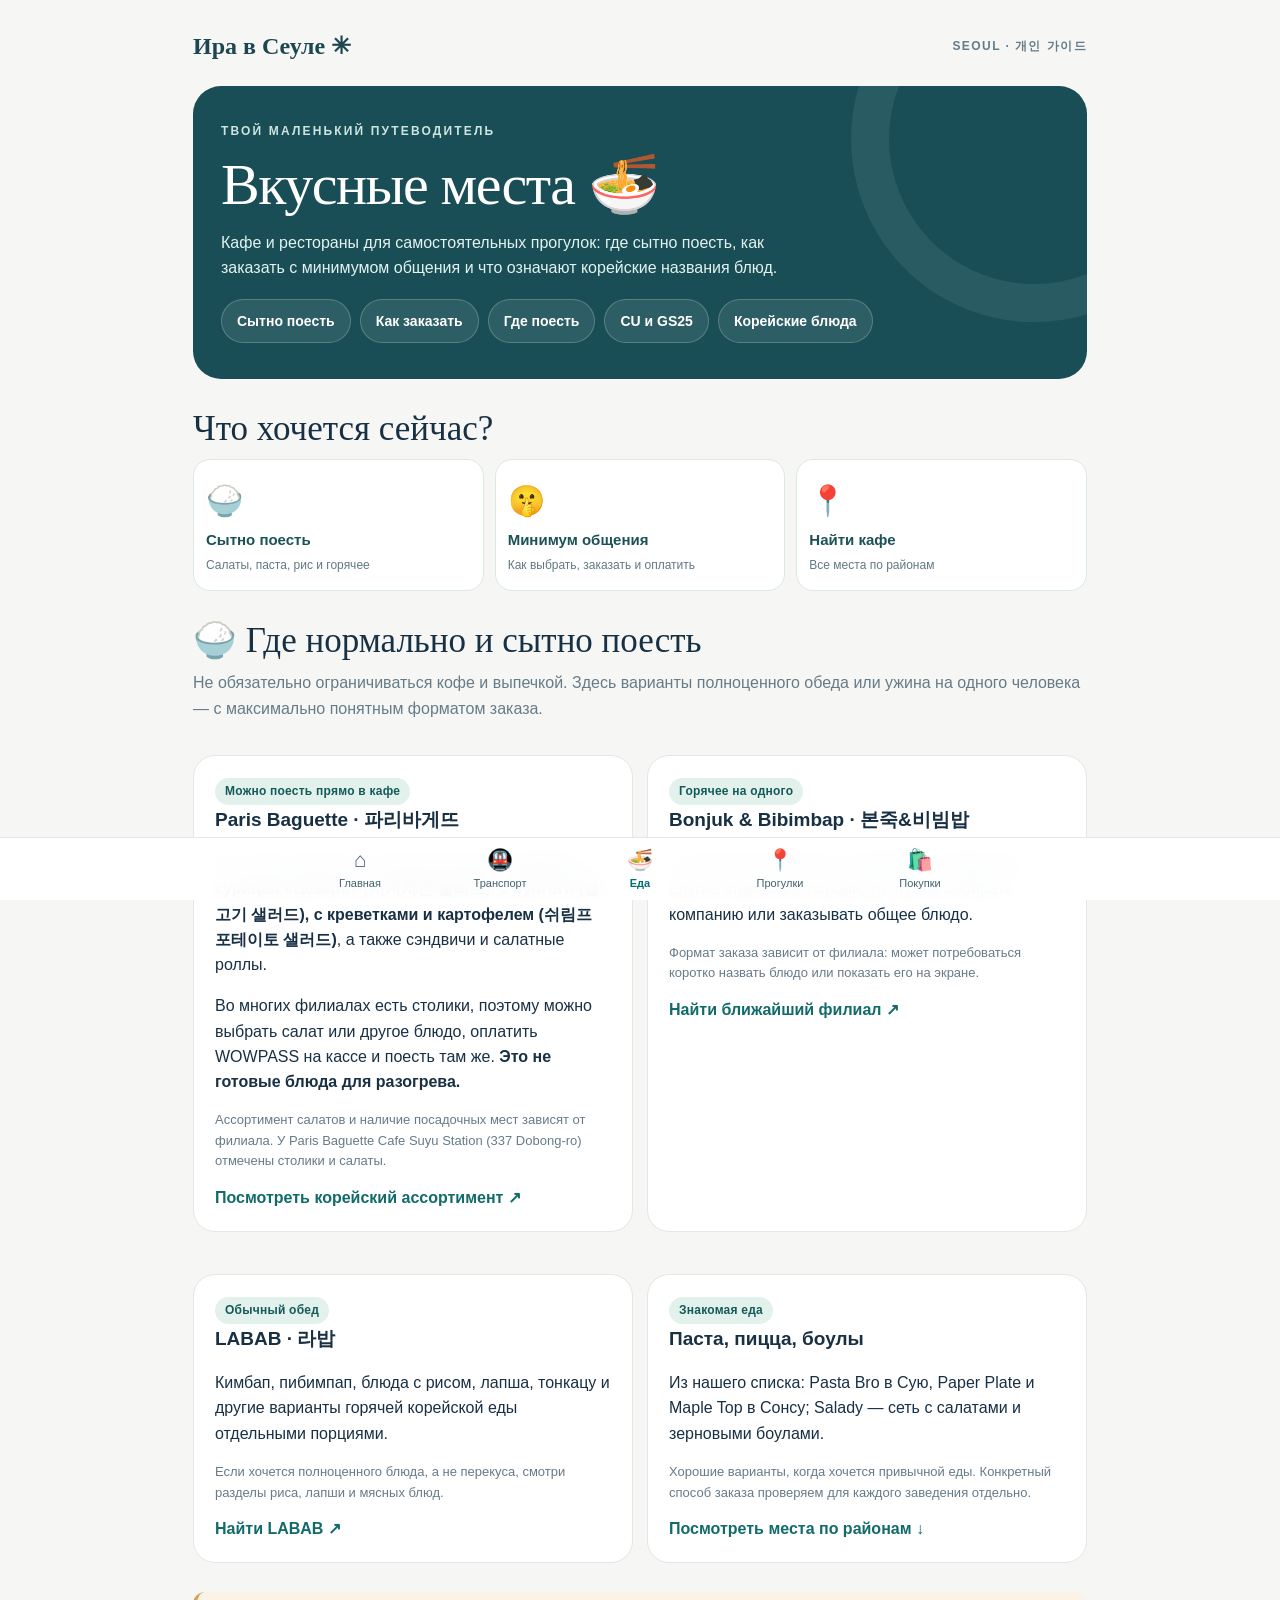
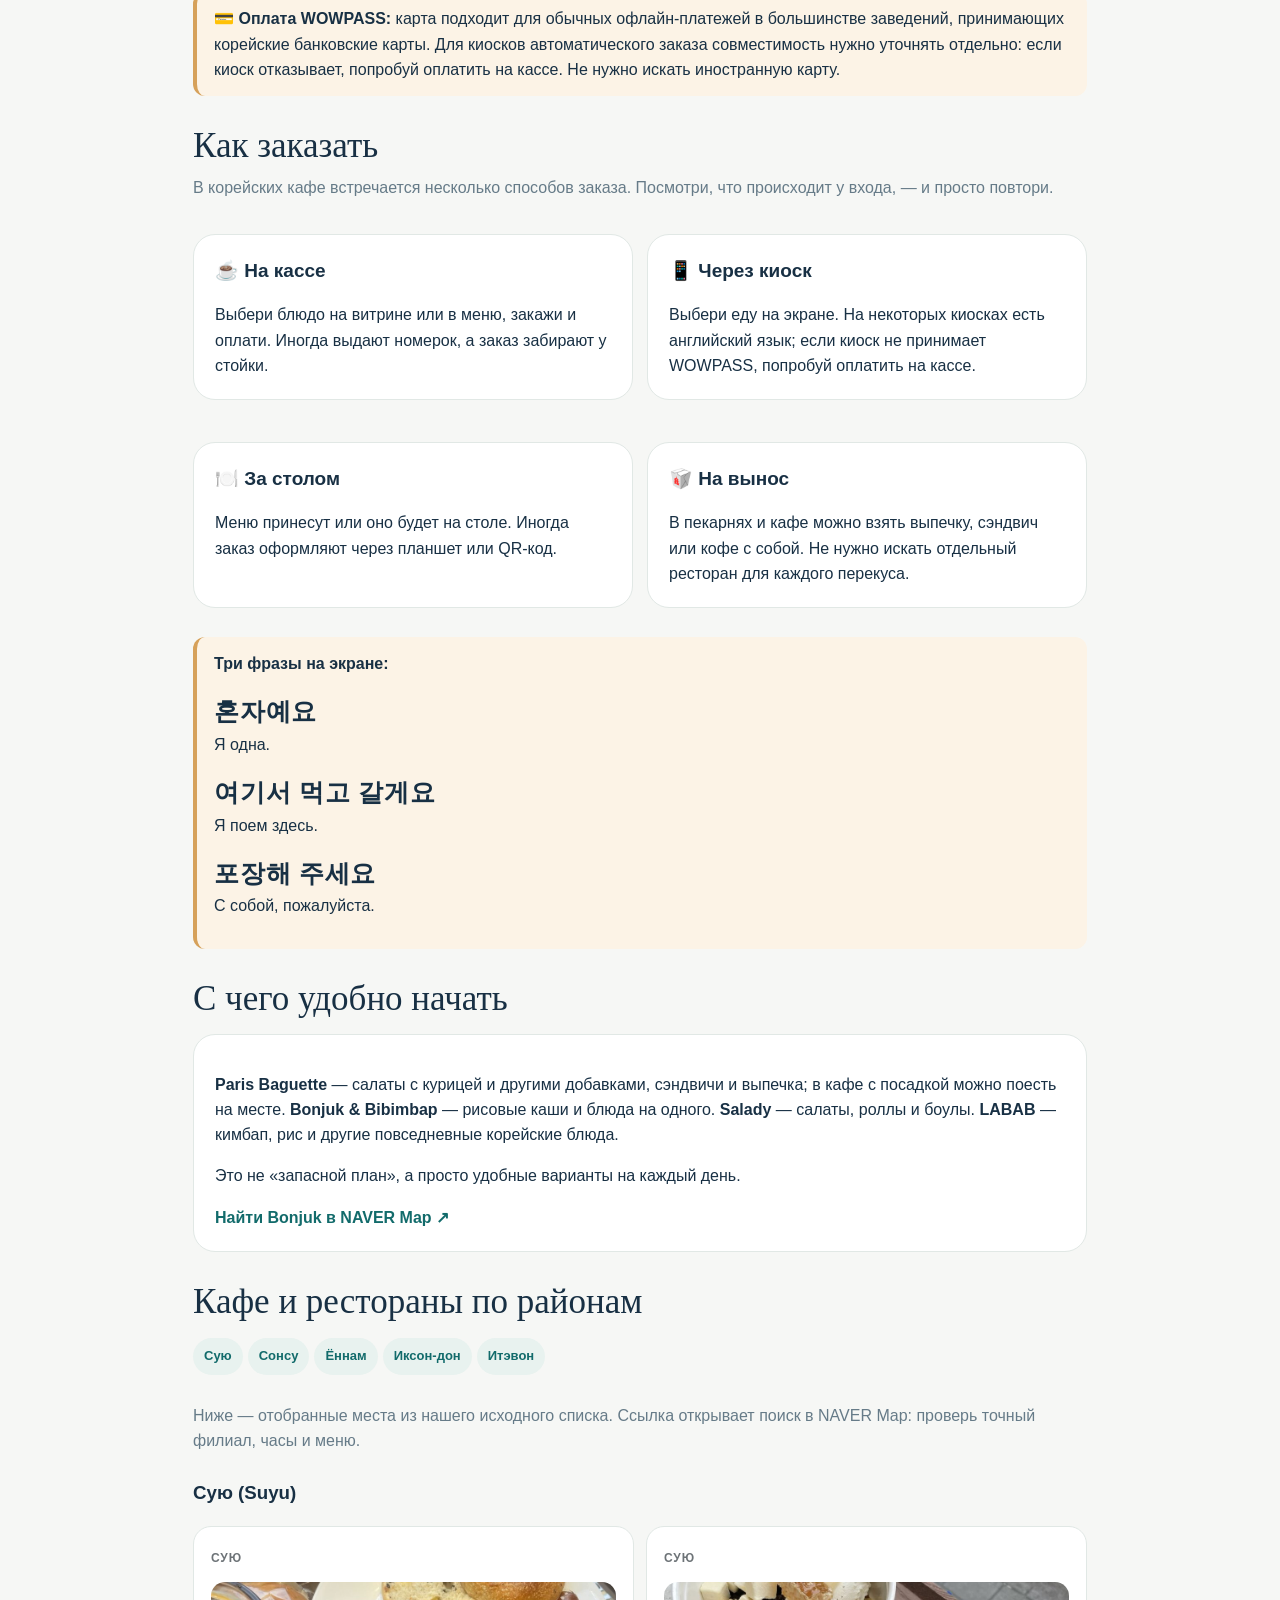
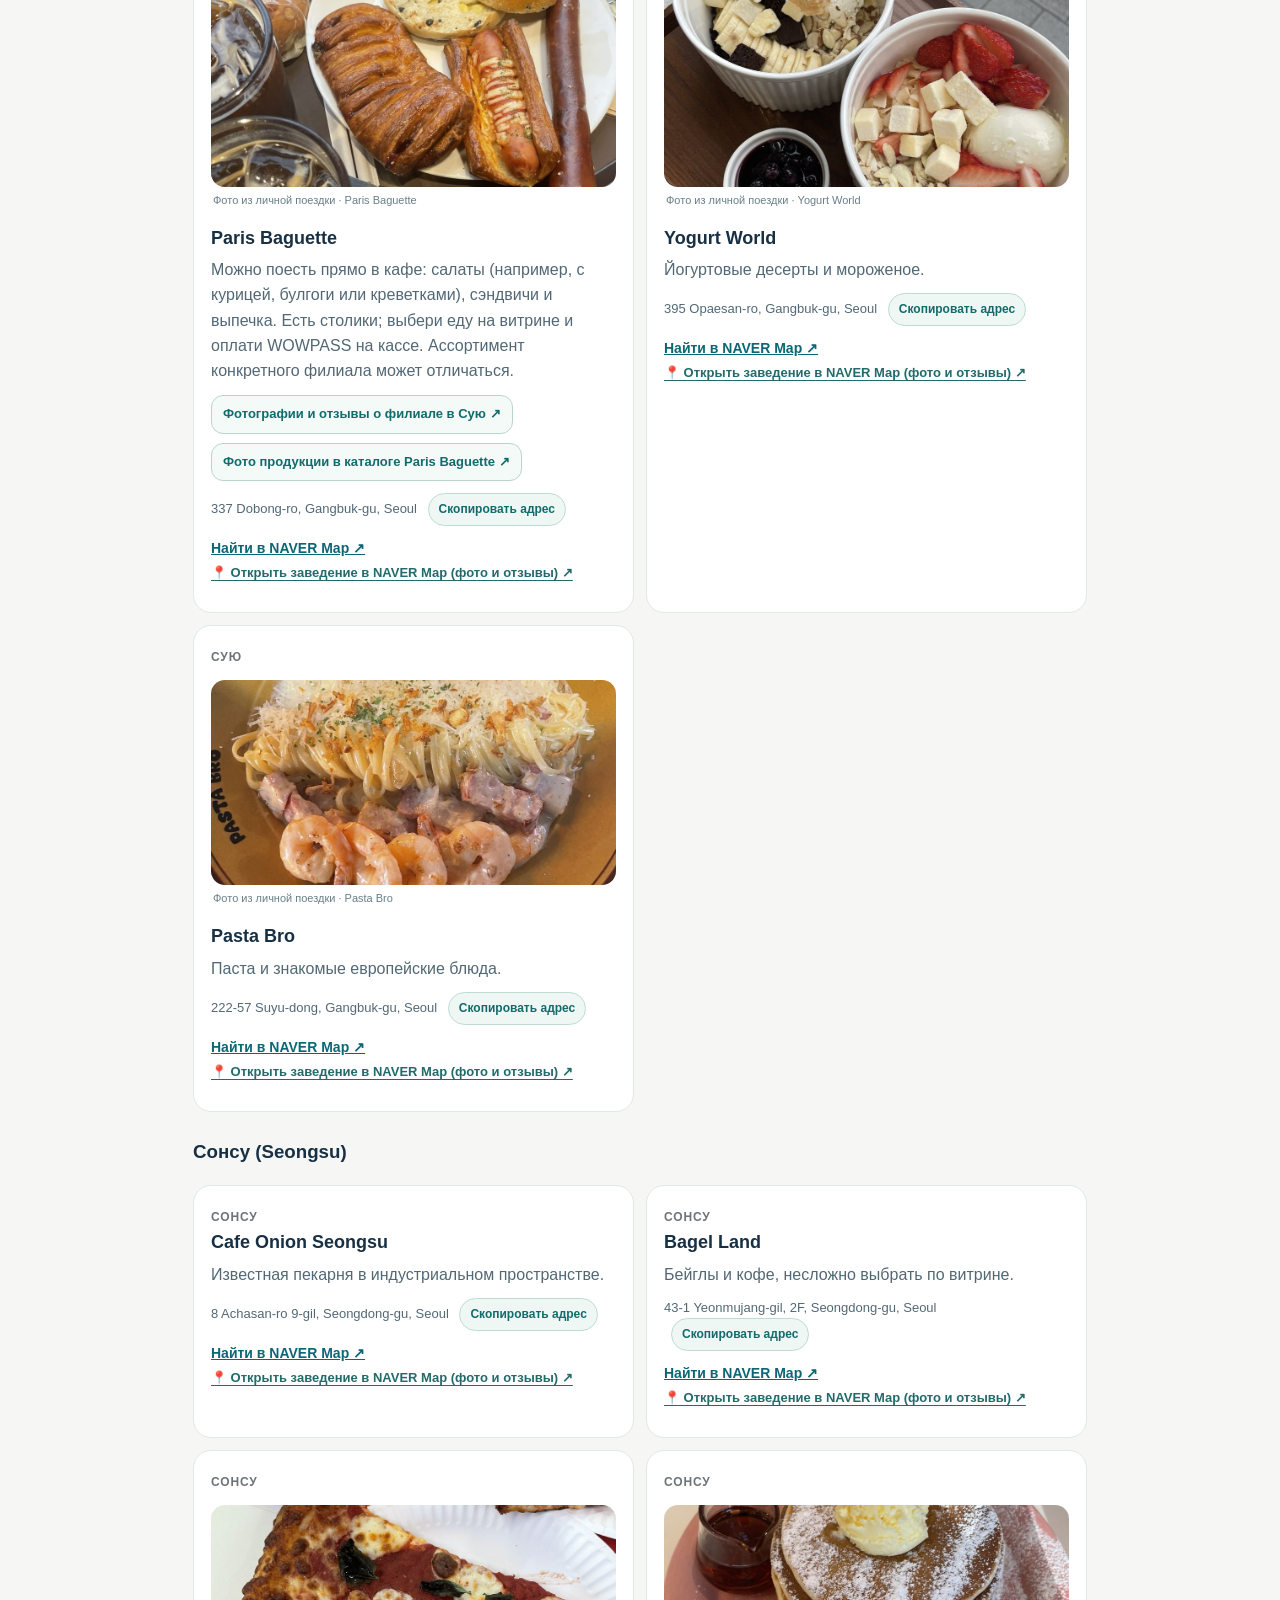
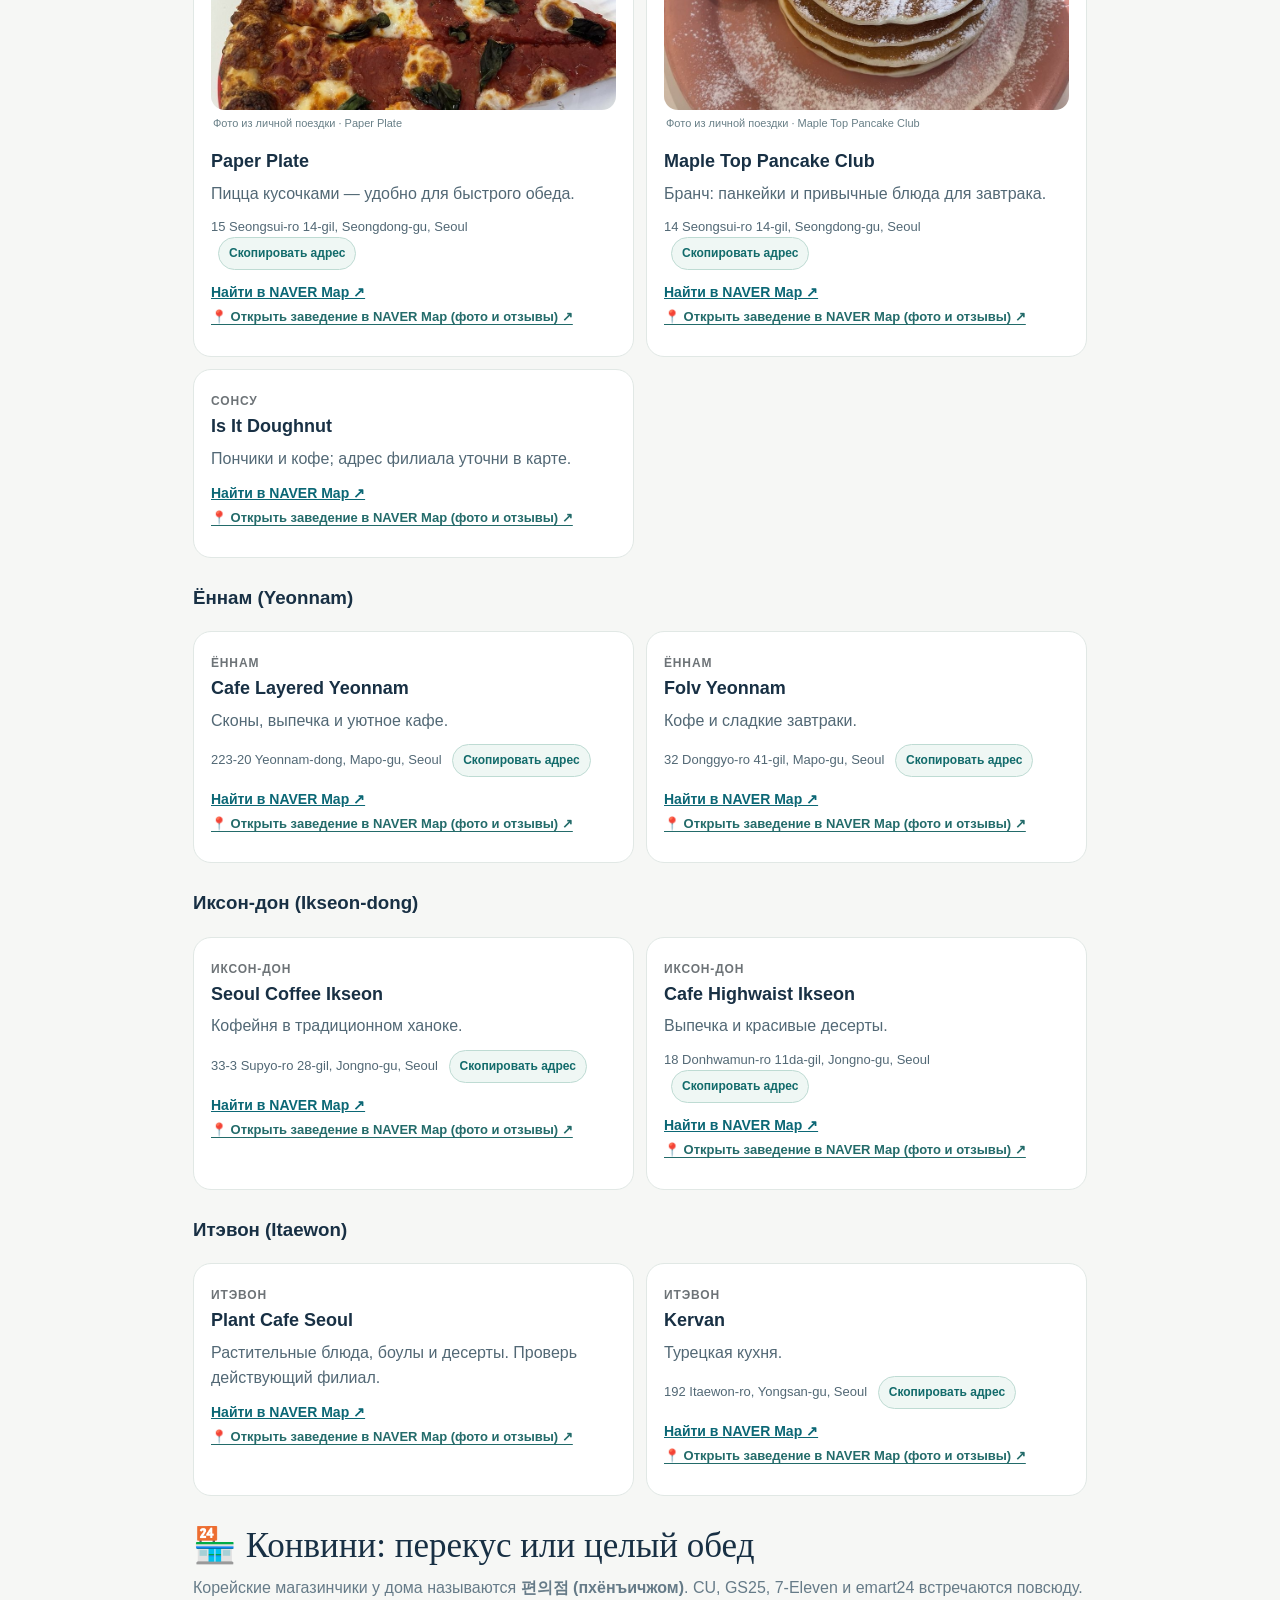
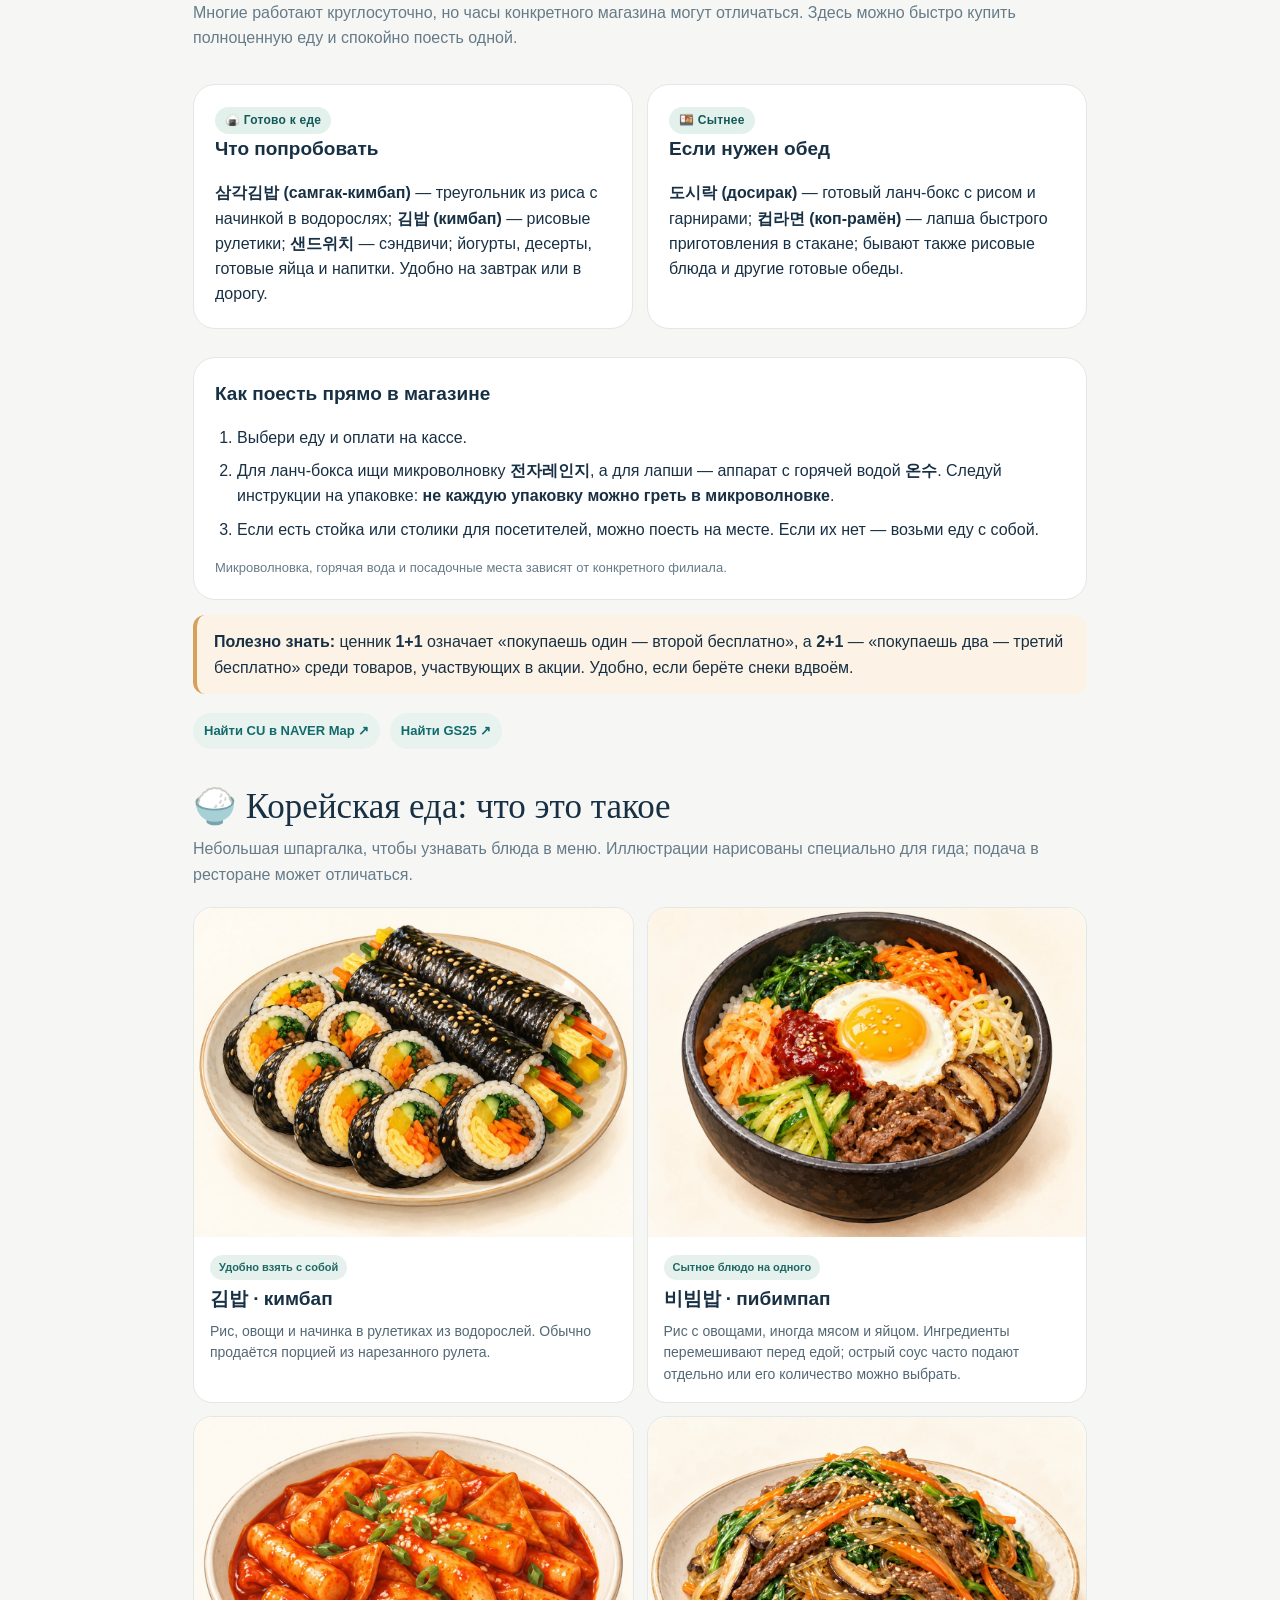
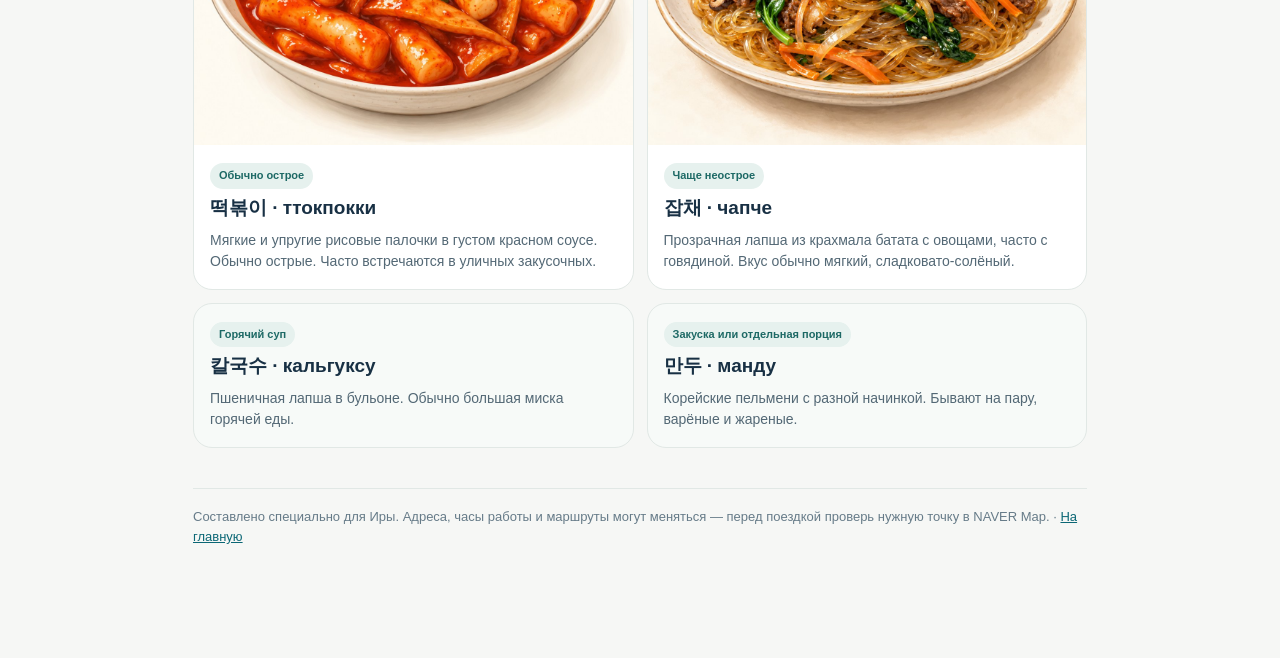
==== commit ccb6b4f9: "Add concise Korean convenience store guide for CU GS25 food and shopping tips" ====
--- a/food.html
+++ b/food.html
@@ -1,4 +1,4 @@
-<!doctype html><html lang="ru"><head><meta charset="utf-8"><meta name="viewport" content="width=device-width,initial-scale=1"><meta name="theme-color" content="#194e56"><meta name="description" content="Личный гид для Иры по Сеулу: метро, автобусы, еда, прогулки и покупки."><title>Еда · Ира в Сеуле</title><style>:root{--ink:#183044;--soft:#667b88;--bg:#f6f7f5;--line:#e1e8e5;--teal:#126b6b;--gold:#e8b56e}*{box-sizing:border-box}html{scroll-behavior:smooth}body{margin:0;background:var(--bg);color:var(--ink);font:16px/1.58 -apple-system,BlinkMacSystemFont,"Segoe UI",sans-serif}a{color:#0b6775}a:focus-visible,button:focus-visible,summary:focus-visible{outline:3px solid #e9a85b;outline-offset:3px}main{max-width:930px;margin:auto;padding:20px 18px 110px}.top{display:flex;align-items:center;justify-content:space-between;gap:12px;padding:8px 0 20px}.brand{text-decoration:none;font-family:Georgia,serif;font-weight:bold;color:#1d4750;font-size:24px}.stamp{font-size:12px;letter-spacing:.12em;color:var(--soft);font-weight:700}.hero{background:#194e56;color:white;border-radius:28px;padding:36px 28px;position:relative;overflow:hidden}.hero:after{content:"";position:absolute;width:290px;height:290px;right:-130px;top:-130px;border:38px solid #ffffff12;border-radius:50%;pointer-events:none}.hero .eyebrow{font-size:12px;letter-spacing:.18em;font-weight:750;color:#cde4e1}.hero h1{font:normal clamp(35px,7vw,58px)/1.12 Georgia,serif;letter-spacing:-.025em;margin:12px 0}.hero p{max-width:610px;color:#e3f2ef;margin:0}.quick{display:flex;flex-wrap:wrap;gap:9px;margin:19px 0 0}.quick a{background:#ffffff18;color:white;border:1px solid #ffffff35;text-decoration:none;padding:10px 15px;border-radius:99px;font-size:14px;font-weight:700}.section{margin:28px 0}.section h2{font:normal clamp(26px,4.5vw,35px)/1.23 Georgia,serif;margin:0 0 8px}.muted,.lead{color:var(--soft)}.lead{margin:0 0 20px}.cards{display:grid;grid-template-columns:repeat(2,minmax(0,1fr));gap:15px}.card{background:white;border:1px solid var(--line);border-radius:22px;padding:20px;box-shadow:0 5px 16px #173b3908}.card h3{font:normal 25px/1.2 Georgia,serif;margin:9px 0}.card p{color:#526875;margin:8px 0 14px}.card a.go,.go{display:inline-flex;align-items:center;gap:8px;text-decoration:none;font-weight:750;color:var(--teal)}.visual{height:126px;border-radius:16px;display:flex;align-items:center;justify-content:center;font-size:62px;position:relative;overflow:hidden}.visual:after{content:"";position:absolute;right:-14px;bottom:-48px;width:155px;height:155px;border:18px solid #ffffff88;border-radius:50%}.sea{background:#d4e5e3}.cream{background:#f3e5ca}.rose{background:#ebd9d4}.lav{background:#e0e2ed}.panel{background:white;border:1px solid var(--line);border-radius:22px;padding:21px;margin:14px 0}.panel h3{margin:0 0 8px;font-size:19px}.panel p:last-child{margin-bottom:0}.pill{display:inline-block;font-size:12px;font-weight:750;letter-spacing:.02em;padding:4px 10px;border-radius:25px;background:#e3f1ed;color:#145a58}.note{background:#e8f2ef;border-left:4px solid #539c8d;padding:14px 17px;border-radius:12px;margin:15px 0}.accent{background:#fcf3e6;border-left-color:#d6a15a}.grid2{display:grid;grid-template-columns:repeat(2,minmax(0,1fr));gap:14px}.list{display:grid;gap:12px}.place{background:white;border:1px solid var(--line);border-radius:18px;padding:17px}.place h3{font-size:18px;margin:0 0 5px}.place p{margin:4px 0 11px;color:#526875}.place .links{display:flex;gap:14px;flex-wrap:wrap;font-size:14px;font-weight:700}.tag{color:#6d7377;font-size:12px;letter-spacing:.07em;text-transform:uppercase;font-weight:750}.section details{background:white;border:1px solid var(--line);border-radius:14px;padding:14px 16px;margin:9px 0}.section summary{font-weight:750;cursor:pointer}.section details>p{margin:10px 0 5px}ol{padding-left:22px}li{margin:8px 0}.bottom{margin:40px 0 0;border-top:1px solid var(--line);padding-top:18px;color:var(--soft);font-size:13px}.mobilebar{position:fixed;bottom:0;left:0;right:0;z-index:5;background:#fffffff0;backdrop-filter:blur(12px);border-top:1px solid var(--line);display:flex;justify-content:center;gap:0;padding-bottom:env(safe-area-inset-bottom)}.mobilebar a{width:20%;max-width:140px;text-decoration:none;color:#42626e;text-align:center;font-size:11px;padding:9px 1px;line-height:1.25}.mobilebar a span{display:block;font-size:21px;margin-bottom:4px}.mobilebar a[aria-current="page"]{color:#006f73;font-weight:800}.small{font-size:13px;color:var(--soft)}.routebox{background:white;border:1px solid var(--line);border-radius:20px;padding:20px}.routebox .rail{display:none}.routebox details{padding:14px 16px;margin:10px 0;border:1px solid #e5eae9;border-radius:13px;background:#fdfdfc}.routebox summary{font-weight:800}.routebox .step{margin:10px 0;padding:10px 0;border-bottom:1px solid #e4ebe8}.routebox .hint{background:#eaf3f2;padding:10px;border-radius:10px;margin:7px 0}.routebox .line{display:inline-block;color:white;border-radius:6px;padding:3px 8px;margin:4px;font-size:13px;font-weight:bold}.routebox p{margin:7px 0}.routebox .small{font-size:12px;color:var(--soft)}.bus-dot{width:19px;height:19px;border-radius:50%;display:inline-block;vertical-align:-3px;margin-right:7px}.keyrow{display:flex;gap:11px;align-items:start}.big-ko{font-size:25px;font-weight:800;letter-spacing:.03em}.chiplink{display:inline-block;margin:5px 8px 4px 0;padding:9px 14px;border-radius:25px;background:#e8f2ef;text-decoration:none;font-size:14px;font-weight:700}.breakout{display:grid;grid-template-columns:1fr 1fr;gap:12px}@media(max-width:620px){main{padding:14px 14px 110px}.hero{padding:28px 22px}.cards,.grid2,.breakout{grid-template-columns:1fr}.visual{height:112px}.card{padding:17px}.brand{font-size:21px}.panel{padding:17px}.section{margin:25px 0}}</style><style>.copy-address{font:inherit;font-size:12px;font-weight:750;color:#126b6b;border:1px solid #bedbd3;border-radius:999px;background:#eff7f4;padding:6px 10px;cursor:pointer;margin-left:7px;white-space:nowrap}.copy-address:focus-visible{outline:3px solid #e8b56e;outline-offset:2px}.copy-address:active{transform:translateY(1px)}.chiplink{display:inline-block;margin:3px 5px 8px 0;padding:8px 11px;border-radius:24px;background:#e8f2ef;color:#126b6b;text-decoration:none;font-size:13px;font-weight:700}</style><style>.food-photo{margin:0 0 15px}.food-photo img{width:100%;height:190px;object-fit:cover;display:block;background:#e3eae6;border-radius:14px}.food-photo figcaption{font-size:12px;line-height:1.45;color:#687f87;margin:6px 2px 0}.photo-credit{font-size:12px;color:#5e737c;line-height:1.6}.photo-credit a{color:#126b6b}@media(min-width:700px){.food-photo img{height:215px}}@media(max-width:480px){.food-photo img{height:205px}}</style><style>.photo-actions{display:flex;gap:9px;flex-wrap:wrap;margin:12px 0}.photo-actions a{font-size:13px;display:inline-block;padding:8px 11px;border:1px solid #b9d5d0;border-radius:12px;text-decoration:none;color:#126b6b;font-weight:750;background:#f4faf8}</style><style>.card-photo-link{font-size:13px;margin:10px 0;color:#256d69}.card-photo-link a{color:#236b6a;font-weight:700;text-decoration:underline;text-underline-offset:3px}.place .food-photo{margin:12px 0 15px}.place .food-photo img{height:205px}.food-photo figcaption a{color:#377879}.place .food-photo figcaption{font-size:11px}</style><style>.photo-fallback{display:flex;flex-direction:column;align-items:center;justify-content:center;min-height:135px;border:1px dashed #bdd6cf;background:#eff6f3;color:#3d656a;border-radius:14px;gap:8px;text-align:center;padding:15px;font-size:14px;font-weight:700}.photo-fallback a{font-size:13px;color:#14666d}</style><style>.food-shortcuts{display:grid;grid-template-columns:repeat(3,minmax(0,1fr));gap:11px}.food-shortcut{text-decoration:none;color:#1b5157!important;border:1px solid #dce8e5;border-radius:17px;background:white;padding:17px 12px;display:flex;flex-direction:column;gap:7px}.food-shortcut span{font-size:30px}.food-shortcut b{font-size:15px;line-height:1.25}.food-shortcut small{font-size:12px;line-height:1.4;color:#617981}.food-shortcut:focus-visible{outline:3px solid #e8ae66}@media(max-width:620px){.food-shortcuts{gap:7px}.food-shortcut{padding:12px 9px;border-radius:14px}.food-shortcut span{font-size:25px}.food-shortcut b{font-size:13px}.food-shortcut small{font-size:11px}.section #cafes .list{grid-template-columns:1fr}}@media(min-width:760px){#cafes .list{grid-template-columns:repeat(2,minmax(0,1fr))}}</style><style>.dish-grid{display:grid;grid-template-columns:repeat(2,minmax(0,1fr));gap:13px}.korean-dish{background:#fff;border:1px solid var(--line);border-radius:19px;overflow:hidden;min-width:0}.korean-dish img{width:100%;aspect-ratio:4/3;object-fit:cover;display:block;background:#fbf7ef}.korean-dish-content{padding:16px}.korean-dish h3{margin:7px 0 9px;font-size:19px;line-height:1.3}.korean-dish p{margin:0;color:#536875;font-size:14px;line-height:1.54}.dish-label{display:inline-block;font-size:11px;font-weight:800;color:#1d6965;background:#e6f1ee;border-radius:20px;padding:4px 9px}.korean-dish.text-only{background:#f7faf8}@media(max-width:600px){.dish-grid{gap:9px}.korean-dish{border-radius:15px}.korean-dish-content{padding:11px}.korean-dish h3{font-size:15px;line-height:1.25}.korean-dish p{font-size:12px}.dish-label{font-size:10px}}</style></head><body><main><div class="top"><a class="brand" href="index.html">Ира в Сеуле ✳</a><span class="stamp">SEOUL · 개인 가이드</span></div><header class="hero"><div class="eyebrow">ТВОЙ МАЛЕНЬКИЙ ПУТЕВОДИТЕЛЬ</div><h1>Вкусные места 🍜</h1><p>Кафе и рестораны для самостоятельных прогулок: где сытно поесть, как заказать с минимумом общения и что означают корейские названия блюд.</p><div class="quick"><a href="#meals">Сытно поесть</a><a href="#order">Как заказать</a><a href="#cafes">Где поесть</a><a href="#korean-dishes">Корейские блюда</a></div></header>
+<!doctype html><html lang="ru"><head><meta charset="utf-8"><meta name="viewport" content="width=device-width,initial-scale=1"><meta name="theme-color" content="#194e56"><meta name="description" content="Личный гид для Иры по Сеулу: метро, автобусы, еда, прогулки и покупки."><title>Еда · Ира в Сеуле</title><style>:root{--ink:#183044;--soft:#667b88;--bg:#f6f7f5;--line:#e1e8e5;--teal:#126b6b;--gold:#e8b56e}*{box-sizing:border-box}html{scroll-behavior:smooth}body{margin:0;background:var(--bg);color:var(--ink);font:16px/1.58 -apple-system,BlinkMacSystemFont,"Segoe UI",sans-serif}a{color:#0b6775}a:focus-visible,button:focus-visible,summary:focus-visible{outline:3px solid #e9a85b;outline-offset:3px}main{max-width:930px;margin:auto;padding:20px 18px 110px}.top{display:flex;align-items:center;justify-content:space-between;gap:12px;padding:8px 0 20px}.brand{text-decoration:none;font-family:Georgia,serif;font-weight:bold;color:#1d4750;font-size:24px}.stamp{font-size:12px;letter-spacing:.12em;color:var(--soft);font-weight:700}.hero{background:#194e56;color:white;border-radius:28px;padding:36px 28px;position:relative;overflow:hidden}.hero:after{content:"";position:absolute;width:290px;height:290px;right:-130px;top:-130px;border:38px solid #ffffff12;border-radius:50%;pointer-events:none}.hero .eyebrow{font-size:12px;letter-spacing:.18em;font-weight:750;color:#cde4e1}.hero h1{font:normal clamp(35px,7vw,58px)/1.12 Georgia,serif;letter-spacing:-.025em;margin:12px 0}.hero p{max-width:610px;color:#e3f2ef;margin:0}.quick{display:flex;flex-wrap:wrap;gap:9px;margin:19px 0 0}.quick a{background:#ffffff18;color:white;border:1px solid #ffffff35;text-decoration:none;padding:10px 15px;border-radius:99px;font-size:14px;font-weight:700}.section{margin:28px 0}.section h2{font:normal clamp(26px,4.5vw,35px)/1.23 Georgia,serif;margin:0 0 8px}.muted,.lead{color:var(--soft)}.lead{margin:0 0 20px}.cards{display:grid;grid-template-columns:repeat(2,minmax(0,1fr));gap:15px}.card{background:white;border:1px solid var(--line);border-radius:22px;padding:20px;box-shadow:0 5px 16px #173b3908}.card h3{font:normal 25px/1.2 Georgia,serif;margin:9px 0}.card p{color:#526875;margin:8px 0 14px}.card a.go,.go{display:inline-flex;align-items:center;gap:8px;text-decoration:none;font-weight:750;color:var(--teal)}.visual{height:126px;border-radius:16px;display:flex;align-items:center;justify-content:center;font-size:62px;position:relative;overflow:hidden}.visual:after{content:"";position:absolute;right:-14px;bottom:-48px;width:155px;height:155px;border:18px solid #ffffff88;border-radius:50%}.sea{background:#d4e5e3}.cream{background:#f3e5ca}.rose{background:#ebd9d4}.lav{background:#e0e2ed}.panel{background:white;border:1px solid var(--line);border-radius:22px;padding:21px;margin:14px 0}.panel h3{margin:0 0 8px;font-size:19px}.panel p:last-child{margin-bottom:0}.pill{display:inline-block;font-size:12px;font-weight:750;letter-spacing:.02em;padding:4px 10px;border-radius:25px;background:#e3f1ed;color:#145a58}.note{background:#e8f2ef;border-left:4px solid #539c8d;padding:14px 17px;border-radius:12px;margin:15px 0}.accent{background:#fcf3e6;border-left-color:#d6a15a}.grid2{display:grid;grid-template-columns:repeat(2,minmax(0,1fr));gap:14px}.list{display:grid;gap:12px}.place{background:white;border:1px solid var(--line);border-radius:18px;padding:17px}.place h3{font-size:18px;margin:0 0 5px}.place p{margin:4px 0 11px;color:#526875}.place .links{display:flex;gap:14px;flex-wrap:wrap;font-size:14px;font-weight:700}.tag{color:#6d7377;font-size:12px;letter-spacing:.07em;text-transform:uppercase;font-weight:750}.section details{background:white;border:1px solid var(--line);border-radius:14px;padding:14px 16px;margin:9px 0}.section summary{font-weight:750;cursor:pointer}.section details>p{margin:10px 0 5px}ol{padding-left:22px}li{margin:8px 0}.bottom{margin:40px 0 0;border-top:1px solid var(--line);padding-top:18px;color:var(--soft);font-size:13px}.mobilebar{position:fixed;bottom:0;left:0;right:0;z-index:5;background:#fffffff0;backdrop-filter:blur(12px);border-top:1px solid var(--line);display:flex;justify-content:center;gap:0;padding-bottom:env(safe-area-inset-bottom)}.mobilebar a{width:20%;max-width:140px;text-decoration:none;color:#42626e;text-align:center;font-size:11px;padding:9px 1px;line-height:1.25}.mobilebar a span{display:block;font-size:21px;margin-bottom:4px}.mobilebar a[aria-current="page"]{color:#006f73;font-weight:800}.small{font-size:13px;color:var(--soft)}.routebox{background:white;border:1px solid var(--line);border-radius:20px;padding:20px}.routebox .rail{display:none}.routebox details{padding:14px 16px;margin:10px 0;border:1px solid #e5eae9;border-radius:13px;background:#fdfdfc}.routebox summary{font-weight:800}.routebox .step{margin:10px 0;padding:10px 0;border-bottom:1px solid #e4ebe8}.routebox .hint{background:#eaf3f2;padding:10px;border-radius:10px;margin:7px 0}.routebox .line{display:inline-block;color:white;border-radius:6px;padding:3px 8px;margin:4px;font-size:13px;font-weight:bold}.routebox p{margin:7px 0}.routebox .small{font-size:12px;color:var(--soft)}.bus-dot{width:19px;height:19px;border-radius:50%;display:inline-block;vertical-align:-3px;margin-right:7px}.keyrow{display:flex;gap:11px;align-items:start}.big-ko{font-size:25px;font-weight:800;letter-spacing:.03em}.chiplink{display:inline-block;margin:5px 8px 4px 0;padding:9px 14px;border-radius:25px;background:#e8f2ef;text-decoration:none;font-size:14px;font-weight:700}.breakout{display:grid;grid-template-columns:1fr 1fr;gap:12px}@media(max-width:620px){main{padding:14px 14px 110px}.hero{padding:28px 22px}.cards,.grid2,.breakout{grid-template-columns:1fr}.visual{height:112px}.card{padding:17px}.brand{font-size:21px}.panel{padding:17px}.section{margin:25px 0}}</style><style>.copy-address{font:inherit;font-size:12px;font-weight:750;color:#126b6b;border:1px solid #bedbd3;border-radius:999px;background:#eff7f4;padding:6px 10px;cursor:pointer;margin-left:7px;white-space:nowrap}.copy-address:focus-visible{outline:3px solid #e8b56e;outline-offset:2px}.copy-address:active{transform:translateY(1px)}.chiplink{display:inline-block;margin:3px 5px 8px 0;padding:8px 11px;border-radius:24px;background:#e8f2ef;color:#126b6b;text-decoration:none;font-size:13px;font-weight:700}</style><style>.food-photo{margin:0 0 15px}.food-photo img{width:100%;height:190px;object-fit:cover;display:block;background:#e3eae6;border-radius:14px}.food-photo figcaption{font-size:12px;line-height:1.45;color:#687f87;margin:6px 2px 0}.photo-credit{font-size:12px;color:#5e737c;line-height:1.6}.photo-credit a{color:#126b6b}@media(min-width:700px){.food-photo img{height:215px}}@media(max-width:480px){.food-photo img{height:205px}}</style><style>.photo-actions{display:flex;gap:9px;flex-wrap:wrap;margin:12px 0}.photo-actions a{font-size:13px;display:inline-block;padding:8px 11px;border:1px solid #b9d5d0;border-radius:12px;text-decoration:none;color:#126b6b;font-weight:750;background:#f4faf8}</style><style>.card-photo-link{font-size:13px;margin:10px 0;color:#256d69}.card-photo-link a{color:#236b6a;font-weight:700;text-decoration:underline;text-underline-offset:3px}.place .food-photo{margin:12px 0 15px}.place .food-photo img{height:205px}.food-photo figcaption a{color:#377879}.place .food-photo figcaption{font-size:11px}</style><style>.photo-fallback{display:flex;flex-direction:column;align-items:center;justify-content:center;min-height:135px;border:1px dashed #bdd6cf;background:#eff6f3;color:#3d656a;border-radius:14px;gap:8px;text-align:center;padding:15px;font-size:14px;font-weight:700}.photo-fallback a{font-size:13px;color:#14666d}</style><style>.food-shortcuts{display:grid;grid-template-columns:repeat(3,minmax(0,1fr));gap:11px}.food-shortcut{text-decoration:none;color:#1b5157!important;border:1px solid #dce8e5;border-radius:17px;background:white;padding:17px 12px;display:flex;flex-direction:column;gap:7px}.food-shortcut span{font-size:30px}.food-shortcut b{font-size:15px;line-height:1.25}.food-shortcut small{font-size:12px;line-height:1.4;color:#617981}.food-shortcut:focus-visible{outline:3px solid #e8ae66}@media(max-width:620px){.food-shortcuts{gap:7px}.food-shortcut{padding:12px 9px;border-radius:14px}.food-shortcut span{font-size:25px}.food-shortcut b{font-size:13px}.food-shortcut small{font-size:11px}.section #cafes .list{grid-template-columns:1fr}}@media(min-width:760px){#cafes .list{grid-template-columns:repeat(2,minmax(0,1fr))}}</style><style>.dish-grid{display:grid;grid-template-columns:repeat(2,minmax(0,1fr));gap:13px}.korean-dish{background:#fff;border:1px solid var(--line);border-radius:19px;overflow:hidden;min-width:0}.korean-dish img{width:100%;aspect-ratio:4/3;object-fit:cover;display:block;background:#fbf7ef}.korean-dish-content{padding:16px}.korean-dish h3{margin:7px 0 9px;font-size:19px;line-height:1.3}.korean-dish p{margin:0;color:#536875;font-size:14px;line-height:1.54}.dish-label{display:inline-block;font-size:11px;font-weight:800;color:#1d6965;background:#e6f1ee;border-radius:20px;padding:4px 9px}.korean-dish.text-only{background:#f7faf8}@media(max-width:600px){.dish-grid{gap:9px}.korean-dish{border-radius:15px}.korean-dish-content{padding:11px}.korean-dish h3{font-size:15px;line-height:1.25}.korean-dish p{font-size:12px}.dish-label{font-size:10px}}</style></head><body><main><div class="top"><a class="brand" href="index.html">Ира в Сеуле ✳</a><span class="stamp">SEOUL · 개인 가이드</span></div><header class="hero"><div class="eyebrow">ТВОЙ МАЛЕНЬКИЙ ПУТЕВОДИТЕЛЬ</div><h1>Вкусные места 🍜</h1><p>Кафе и рестораны для самостоятельных прогулок: где сытно поесть, как заказать с минимумом общения и что означают корейские названия блюд.</p><div class="quick"><a href="#meals">Сытно поесть</a><a href="#order">Как заказать</a><a href="#cafes">Где поесть</a><a href="#convenience">CU и GS25</a><a href="#korean-dishes">Корейские блюда</a></div></header>
 <section class="section" id="food-shortcuts"><h2>Что хочется сейчас?</h2><div class="food-shortcuts"><a href="#meals" class="food-shortcut"><span>🍚</span><b>Сытно поесть</b><small>Салаты, паста, рис и горячее</small></a><a href="#order" class="food-shortcut"><span>🤫</span><b>Минимум общения</b><small>Как выбрать, заказать и оплатить</small></a><a href="#cafes" class="food-shortcut"><span>📍</span><b>Найти кафе</b><small>Все места по районам</small></a></div></section><section class="section" id="meals"><h2>🍚 Где нормально и сытно поесть</h2><p class="lead">Не обязательно ограничиваться кофе и выпечкой. Здесь варианты полноценного обеда или ужина на одного человека — с максимально понятным форматом заказа.</p><div class="grid2">
 <div class="panel"><span class="pill">Можно поесть прямо в кафе</span><h3>Paris Baguette · 파리바게뜨</h3><p>Не только выпечка: на витрине бывают <b>салаты с курицей «Цезарь» (시저치킨 샐러드), с булгоги (불고기 샐러드), с креветками и картофелем (쉬림프 포테이토 샐러드)</b>, а также сэндвичи и салатные роллы.</p><p>Во многих филиалах есть столики, поэтому можно выбрать салат или другое блюдо, оплатить WOWPASS на кассе и поесть там же. <b>Это не готовые блюда для разогрева.</b></p><p class="small">Ассортимент салатов и наличие посадочных мест зависят от филиала. У Paris Baguette Cafe Suyu Station (337 Dobong-ro) отмечены столики и салаты.</p><a class="go" href="https://www.paris.co.kr/products/" target="_blank" rel="noopener">Посмотреть корейский ассортимент ↗</a></div>
 <div class="panel"><span class="pill">Горячее на одного</span><h3>Bonjuk &amp; Bibimbap · 본죽&amp;비빔밥</h3><p>Сытная рисовая каша с добавками, пибимпап и другие отдельные порции. Не нужно собирать компанию или заказывать общее блюдо.</p><p class="small">Формат заказа зависит от филиала: может потребоваться коротко назвать блюдо или показать его на экране.</p><a class="go" href="https://map.naver.com/p/search/%EB%B3%B8%EC%A3%BD%EB%B9%84%EB%B9%94%EB%B0%A5" target="_blank" rel="noopener">Найти ближайший филиал ↗</a></div>
@@ -13,6 +13,14 @@
 </div><div class="note accent"><b>Три фразы на экране:</b><p><span class="big-ko">혼자예요</span><br>Я одна.</p><p><span class="big-ko">여기서 먹고 갈게요</span><br>Я поем здесь.</p><p><span class="big-ko">포장해 주세요</span><br>С собой, пожалуйста.</p></div></section>
 <section class="section"><h2>С чего удобно начать</h2><div class="panel"><p><b>Paris Baguette</b> — салаты с курицей и другими добавками, сэндвичи и выпечка; в кафе с посадкой можно поесть на месте. <b>Bonjuk &amp; Bibimbap</b> — рисовые каши и блюда на одного. <b>Salady</b> — салаты, роллы и боулы. <b>LABAB</b> — кимбап, рис и другие повседневные корейские блюда.</p><p>Это не «запасной план», а просто удобные варианты на каждый день.</p><a class="go" href="https://map.naver.com/p/search/%EB%B3%B8%EC%A3%BD%20%EB%B9%84%EB%B9%94%EB%B0%A5%20%EC%84%9C%EC%9A%B8" target="_blank" rel="noopener">Найти Bonjuk в NAVER Map ↗</a></div></section>
 <section class="section" id="cafes"><h2>Кафе и рестораны по районам</h2><div style="margin:12px 0 20px"><a class="chiplink" href="#suyu-food">Сую</a><a class="chiplink" href="#seongsu-food">Сонсу</a><a class="chiplink" href="#yeonnam-food">Ённам</a><a class="chiplink" href="#ikseon-food">Иксон-дон</a><a class="chiplink" href="#itaewon-food">Итэвон</a></div><p class="lead">Ниже — отобранные места из нашего исходного списка. Ссылка открывает поиск в NAVER Map: проверь точный филиал, часы и меню.</p><h3 id="suyu-food" style="margin-top:25px;scroll-margin-top:24px">Сую (Suyu)</h3><div class="list"><article class="place"><span class="tag">Сую</span><figure class="food-photo"><img src="paris-baguette.jpg" loading="lazy" decoding="async" alt="Фото посетительницы: выпечка и бейгл в Paris Baguette"><figcaption>Фото из личной поездки · Paris Baguette</figcaption></figure><h3>Paris Baguette</h3><p>Можно поесть прямо в кафе: салаты (например, с курицей, булгоги или креветками), сэндвичи и выпечка. Есть столики; выбери еду на витрине и оплати WOWPASS на кассе. Ассортимент конкретного филиала может отличаться.</p><div class="photo-actions"><a href="https://map.naver.com/p/search/%ED%8C%8C%EB%A6%AC%EB%B0%94%EA%B2%8C%EB%9C%A8%20%EC%88%98%EC%9C%A0%EC%97%AD" target="_blank" rel="noopener">Фотографии и отзывы о филиале в Сую ↗</a><a href="https://www.paris.co.kr/products/" target="_blank" rel="noopener">Фото продукции в каталоге Paris Baguette ↗</a></div><p class="small">337 Dobong-ro, Gangbuk-gu, Seoul <button type="button" class="copy-address" data-copy-address="337 Dobong-ro, Gangbuk-gu, Seoul" aria-label="Скопировать адрес 337 Dobong-ro, Gangbuk-gu, Seoul">Скопировать адрес</button></p><div class="links"><a href="https://map.naver.com/p/search/%ED%8C%8C%EB%A6%AC%EB%B0%94%EA%B2%8C%EB%9C%A8%20%EC%88%98%EC%9C%A0" target="_blank" rel="noopener">Найти в NAVER Map ↗</a></div><p class="card-photo-link"><a href="https://map.naver.com/p/search/%ED%8C%8C%EB%A6%AC%EB%B0%94%EA%B2%8C%EB%9C%A8%20%EC%88%98%EC%9C%A0%EC%97%AD" target="_blank" rel="noopener">📍 Открыть заведение в NAVER Map (фото и отзывы) ↗</a></p></article><article class="place"><span class="tag">Сую</span><figure class="food-photo"><img src="yogurt-world.jpg" loading="lazy" decoding="async" alt="Фото посетительницы: два йогуртовых десерта в Yogurt World"><figcaption>Фото из личной поездки · Yogurt World</figcaption></figure><h3>Yogurt World</h3><p>Йогуртовые десерты и мороженое.</p><p class="small">395 Opaesan-ro, Gangbuk-gu, Seoul <button type="button" class="copy-address" data-copy-address="395 Opaesan-ro, Gangbuk-gu, Seoul" aria-label="Скопировать адрес 395 Opaesan-ro, Gangbuk-gu, Seoul">Скопировать адрес</button></p><div class="links"><a href="https://map.naver.com/p/search/%EC%9A%94%EA%B1%B0%ED%8A%B8%EC%9B%94%EB%93%9C%20%EC%88%98%EC%9C%A0" target="_blank" rel="noopener">Найти в NAVER Map ↗</a></div><p class="card-photo-link"><a href="https://map.naver.com/p/search/%EC%9A%94%EA%B1%B0%ED%8A%B8%EC%9B%94%EB%93%9C%20%EC%88%98%EC%9C%A0" target="_blank" rel="noopener">📍 Открыть заведение в NAVER Map (фото и отзывы) ↗</a></p></article><article class="place"><span class="tag">Сую</span><figure class="food-photo"><img src="pasta-bro.jpg" loading="lazy" decoding="async" alt="Фото посетительницы: паста с креветками в Pasta Bro"><figcaption>Фото из личной поездки · Pasta Bro</figcaption></figure><h3>Pasta Bro</h3><p>Паста и знакомые европейские блюда.</p><p class="small">222-57 Suyu-dong, Gangbuk-gu, Seoul <button type="button" class="copy-address" data-copy-address="222-57 Suyu-dong, Gangbuk-gu, Seoul" aria-label="Скопировать адрес 222-57 Suyu-dong, Gangbuk-gu, Seoul">Скопировать адрес</button></p><div class="links"><a href="https://map.naver.com/p/search/%ED%8C%8C%EC%8A%A4%ED%83%80%EB%B8%8C%EB%A1%9C%20%EC%88%98%EC%9C%A0" target="_blank" rel="noopener">Найти в NAVER Map ↗</a></div><p class="card-photo-link"><a href="https://map.naver.com/p/search/%ED%8C%8C%EC%8A%A4%ED%83%80%EB%B8%8C%EB%A1%9C%20%EC%88%98%EC%9C%A0" target="_blank" rel="noopener">📍 Открыть заведение в NAVER Map (фото и отзывы) ↗</a></p></article></div><h3 id="seongsu-food" style="margin-top:25px;scroll-margin-top:24px">Сонсу (Seongsu)</h3><div class="list"><article class="place"><span class="tag">Сонсу</span><h3>Cafe Onion Seongsu</h3><p>Известная пекарня в индустриальном пространстве.</p><p class="small">8 Achasan-ro 9-gil, Seongdong-gu, Seoul <button type="button" class="copy-address" data-copy-address="8 Achasan-ro 9-gil, Seongdong-gu, Seoul" aria-label="Скопировать адрес 8 Achasan-ro 9-gil, Seongdong-gu, Seoul">Скопировать адрес</button></p><div class="links"><a href="https://map.naver.com/p/search/%EC%96%B4%EB%8B%88%EC%96%B8%20%EC%84%B1%EC%88%98" target="_blank" rel="noopener">Найти в NAVER Map ↗</a></div><p class="card-photo-link"><a href="https://map.naver.com/p/search/%EC%96%B4%EB%8B%88%EC%96%B8%20%EC%84%B1%EC%88%98" target="_blank" rel="noopener">📍 Открыть заведение в NAVER Map (фото и отзывы) ↗</a></p></article><article class="place"><span class="tag">Сонсу</span><h3>Bagel Land</h3><p>Бейглы и кофе, несложно выбрать по витрине.</p><p class="small">43-1 Yeonmujang-gil, 2F, Seongdong-gu, Seoul <button type="button" class="copy-address" data-copy-address="43-1 Yeonmujang-gil, 2F, Seongdong-gu, Seoul" aria-label="Скопировать адрес 43-1 Yeonmujang-gil, 2F, Seongdong-gu, Seoul">Скопировать адрес</button></p><div class="links"><a href="https://map.naver.com/p/search/%EB%B2%A0%EC%9D%B4%EA%B8%80%EB%9E%9C%EB%93%9C%20%EC%84%B1%EC%88%98" target="_blank" rel="noopener">Найти в NAVER Map ↗</a></div><p class="card-photo-link"><a href="https://map.naver.com/p/search/%EB%B2%A0%EC%9D%B4%EA%B8%80%EB%9E%9C%EB%93%9C%20%EC%84%B1%EC%88%98" target="_blank" rel="noopener">📍 Открыть заведение в NAVER Map (фото и отзывы) ↗</a></p></article><article class="place"><span class="tag">Сонсу</span><figure class="food-photo"><img src="paper-plate.jpg" loading="lazy" decoding="async" alt="Фото посетительницы: пицца в Paper Plate"><figcaption>Фото из личной поездки · Paper Plate</figcaption></figure><h3>Paper Plate</h3><p>Пицца кусочками — удобно для быстрого обеда.</p><p class="small">15 Seongsui-ro 14-gil, Seongdong-gu, Seoul <button type="button" class="copy-address" data-copy-address="15 Seongsui-ro 14-gil, Seongdong-gu, Seoul" aria-label="Скопировать адрес 15 Seongsui-ro 14-gil, Seongdong-gu, Seoul">Скопировать адрес</button></p><div class="links"><a href="https://map.naver.com/p/search/%ED%8E%98%EC%9D%B4%ED%8D%BC%ED%94%8C%EB%A0%88%EC%9D%B4%ED%8A%B8%20%EC%84%B1%EC%88%98" target="_blank" rel="noopener">Найти в NAVER Map ↗</a></div><p class="card-photo-link"><a href="https://map.naver.com/p/search/%ED%8E%98%EC%9D%B4%ED%8D%BC%ED%94%8C%EB%A0%88%EC%9D%B4%ED%8A%B8%20%EC%84%B1%EC%88%98" target="_blank" rel="noopener">📍 Открыть заведение в NAVER Map (фото и отзывы) ↗</a></p></article><article class="place"><span class="tag">Сонсу</span><figure class="food-photo"><img src="maple-top.jpg" loading="lazy" decoding="async" alt="Фото посетительницы: панкейки в Maple Top"><figcaption>Фото из личной поездки · Maple Top Pancake Club</figcaption></figure><h3>Maple Top Pancake Club</h3><p>Бранч: панкейки и привычные блюда для завтрака.</p><p class="small">14 Seongsui-ro 14-gil, Seongdong-gu, Seoul <button type="button" class="copy-address" data-copy-address="14 Seongsui-ro 14-gil, Seongdong-gu, Seoul" aria-label="Скопировать адрес 14 Seongsui-ro 14-gil, Seongdong-gu, Seoul">Скопировать адрес</button></p><div class="links"><a href="https://map.naver.com/p/search/%EB%A9%94%EC%9D%B4%ED%94%8C%ED%83%91%ED%8C%AC%EC%BC%80%EC%9D%B4%ED%81%AC%ED%81%B4%EB%9F%BD" target="_blank" rel="noopener">Найти в NAVER Map ↗</a></div><p class="card-photo-link"><a href="https://map.naver.com/p/search/%EB%A9%94%EC%9D%B4%ED%94%8C%ED%83%91%ED%8C%AC%EC%BC%80%EC%9D%B4%ED%81%AC%ED%81%B4%EB%9F%BD" target="_blank" rel="noopener">📍 Открыть заведение в NAVER Map (фото и отзывы) ↗</a></p></article><article class="place"><span class="tag">Сонсу</span><h3>Is It Doughnut</h3><p>Пончики и кофе; адрес филиала уточни в карте.</p><div class="links"><a href="https://map.naver.com/p/search/Is%20It%20Doughnut%20%EC%84%B1%EC%88%98" target="_blank" rel="noopener">Найти в NAVER Map ↗</a></div><p class="card-photo-link"><a href="https://map.naver.com/p/search/Is%20It%20Doughnut%20%EC%84%B1%EC%88%98" target="_blank" rel="noopener">📍 Открыть заведение в NAVER Map (фото и отзывы) ↗</a></p></article></div><h3 id="yeonnam-food" style="margin-top:25px;scroll-margin-top:24px">Ённам (Yeonnam)</h3><div class="list"><article class="place"><span class="tag">Ённам</span><h3>Cafe Layered Yeonnam</h3><p>Сконы, выпечка и уютное кафе.</p><p class="small">223-20 Yeonnam-dong, Mapo-gu, Seoul <button type="button" class="copy-address" data-copy-address="223-20 Yeonnam-dong, Mapo-gu, Seoul" aria-label="Скопировать адрес 223-20 Yeonnam-dong, Mapo-gu, Seoul">Скопировать адрес</button></p><div class="links"><a href="https://map.naver.com/p/search/%EC%B9%B4%ED%8E%98%20%EB%A0%88%EC%9D%B4%EC%96%B4%EB%93%9C%20%EC%97%B0%EB%82%A8" target="_blank" rel="noopener">Найти в NAVER Map ↗</a></div><p class="card-photo-link"><a href="https://map.naver.com/p/search/%EC%B9%B4%ED%8E%98%20%EB%A0%88%EC%9D%B4%EC%96%B4%EB%93%9C%20%EC%97%B0%EB%82%A8" target="_blank" rel="noopener">📍 Открыть заведение в NAVER Map (фото и отзывы) ↗</a></p></article><article class="place"><span class="tag">Ённам</span><h3>Folv Yeonnam</h3><p>Кофе и сладкие завтраки.</p><p class="small">32 Donggyo-ro 41-gil, Mapo-gu, Seoul <button type="button" class="copy-address" data-copy-address="32 Donggyo-ro 41-gil, Mapo-gu, Seoul" aria-label="Скопировать адрес 32 Donggyo-ro 41-gil, Mapo-gu, Seoul">Скопировать адрес</button></p><div class="links"><a href="https://map.naver.com/p/search/Folv%20%EC%97%B0%EB%82%A8" target="_blank" rel="noopener">Найти в NAVER Map ↗</a></div><p class="card-photo-link"><a href="https://map.naver.com/p/search/Folv%20%EC%97%B0%EB%82%A8" target="_blank" rel="noopener">📍 Открыть заведение в NAVER Map (фото и отзывы) ↗</a></p></article></div><h3 id="ikseon-food" style="margin-top:25px;scroll-margin-top:24px">Иксон-дон (Ikseon-dong)</h3><div class="list"><article class="place"><span class="tag">Иксон-дон</span><h3>Seoul Coffee Ikseon</h3><p>Кофейня в традиционном ханоке.</p><p class="small">33-3 Supyo-ro 28-gil, Jongno-gu, Seoul <button type="button" class="copy-address" data-copy-address="33-3 Supyo-ro 28-gil, Jongno-gu, Seoul" aria-label="Скопировать адрес 33-3 Supyo-ro 28-gil, Jongno-gu, Seoul">Скопировать адрес</button></p><div class="links"><a href="https://map.naver.com/p/search/%EC%84%9C%EC%9A%B8%EC%BB%A4%ED%94%BC%20%EC%9D%B5%EC%84%A0" target="_blank" rel="noopener">Найти в NAVER Map ↗</a></div><p class="card-photo-link"><a href="https://map.naver.com/p/search/%EC%84%9C%EC%9A%B8%EC%BB%A4%ED%94%BC%20%EC%9D%B5%EC%84%A0" target="_blank" rel="noopener">📍 Открыть заведение в NAVER Map (фото и отзывы) ↗</a></p></article><article class="place"><span class="tag">Иксон-дон</span><h3>Cafe Highwaist Ikseon</h3><p>Выпечка и красивые десерты.</p><p class="small">18 Donhwamun-ro 11da-gil, Jongno-gu, Seoul <button type="button" class="copy-address" data-copy-address="18 Donhwamun-ro 11da-gil, Jongno-gu, Seoul" aria-label="Скопировать адрес 18 Donhwamun-ro 11da-gil, Jongno-gu, Seoul">Скопировать адрес</button></p><div class="links"><a href="https://map.naver.com/p/search/%EC%B9%B4%ED%8E%98%20%ED%95%98%EC%9D%B4%EC%9B%A8%EC%8A%A4%ED%8A%B8%20%EC%9D%B5%EC%84%A0" target="_blank" rel="noopener">Найти в NAVER Map ↗</a></div><p class="card-photo-link"><a href="https://map.naver.com/p/search/%EC%B9%B4%ED%8E%98%20%ED%95%98%EC%9D%B4%EC%9B%A8%EC%8A%A4%ED%8A%B8%20%EC%9D%B5%EC%84%A0" target="_blank" rel="noopener">📍 Открыть заведение в NAVER Map (фото и отзывы) ↗</a></p></article></div><h3 id="itaewon-food" style="margin-top:25px;scroll-margin-top:24px">Итэвон (Itaewon)</h3><div class="list"><article class="place"><span class="tag">Итэвон</span><h3>Plant Cafe Seoul</h3><p>Растительные блюда, боулы и десерты. Проверь действующий филиал.</p><div class="links"><a href="https://map.naver.com/p/search/Plant%20Cafe%20Seoul" target="_blank" rel="noopener">Найти в NAVER Map ↗</a></div><p class="card-photo-link"><a href="https://map.naver.com/p/search/Plant%20Cafe%20Seoul" target="_blank" rel="noopener">📍 Открыть заведение в NAVER Map (фото и отзывы) ↗</a></p></article><article class="place"><span class="tag">Итэвон</span><h3>Kervan</h3><p>Турецкая кухня.</p><p class="small">192 Itaewon-ro, Yongsan-gu, Seoul <button type="button" class="copy-address" data-copy-address="192 Itaewon-ro, Yongsan-gu, Seoul" aria-label="Скопировать адрес 192 Itaewon-ro, Yongsan-gu, Seoul">Скопировать адрес</button></p><div class="links"><a href="https://map.naver.com/p/search/%EC%BC%80%EB%A5%B4%EB%B0%98%20%EC%9D%B4%ED%83%9C%EC%9B%90" target="_blank" rel="noopener">Найти в NAVER Map ↗</a></div><p class="card-photo-link"><a href="https://map.naver.com/p/search/%EC%BC%80%EB%A5%B4%EB%B0%98%20%EC%9D%B4%ED%83%9C%EC%9B%90" target="_blank" rel="noopener">📍 Открыть заведение в NAVER Map (фото и отзывы) ↗</a></p></article></div></section>
+<section class="section" id="convenience"><h2>🏪 Конвини: перекус или целый обед</h2><p class="lead">Корейские магазинчики у дома называются <b>편의점 (пхёнъичжом)</b>. CU, GS25, 7-Eleven и emart24 встречаются повсюду. Многие работают круглосуточно, но часы конкретного магазина могут отличаться. Здесь можно быстро купить полноценную еду и спокойно поесть одной.</p>
+<div class="grid2">
+<div class="panel"><span class="pill">🍙 Готово к еде</span><h3>Что попробовать</h3><p><b>삼각김밥 (самгак-кимбап)</b> — треугольник из риса с начинкой в водорослях; <b>김밥 (кимбап)</b> — рисовые рулетики; <b>샌드위치</b> — сэндвичи; йогурты, десерты, готовые яйца и напитки. Удобно на завтрак или в дорогу.</p></div>
+<div class="panel"><span class="pill">🍱 Сытнее</span><h3>Если нужен обед</h3><p><b>도시락 (досирак)</b> — готовый ланч-бокс с рисом и гарнирами; <b>컵라면 (коп-рамён)</b> — лапша быстрого приготовления в стакане; бывают также рисовые блюда и другие готовые обеды.</p></div>
+</div>
+<div class="panel"><h3>Как поесть прямо в магазине</h3><ol><li>Выбери еду и оплати на кассе.</li><li>Для ланч-бокса ищи микроволновку <b>전자레인지</b>, а для лапши — аппарат с горячей водой <b>온수</b>. Следуй инструкции на упаковке: <b>не каждую упаковку можно греть в микроволновке</b>.</li><li>Если есть стойка или столики для посетителей, можно поесть на месте. Если их нет — возьми еду с собой.</li></ol><p class="small">Микроволновка, горячая вода и посадочные места зависят от конкретного филиала.</p></div>
+<div class="note accent"><b>Полезно знать:</b> ценник <b>1+1</b> означает «покупаешь один — второй бесплатно», а <b>2+1</b> — «покупаешь два — третий бесплатно» среди товаров, участвующих в акции. Удобно, если берёте снеки вдвоём.</div>
+<p><a class="chiplink" href="https://map.naver.com/p/search/CU%20%ED%8E%B8%EC%9D%98%EC%A0%90" target="_blank" rel="noopener">Найти CU в NAVER Map ↗</a> <a class="chiplink" href="https://map.naver.com/p/search/GS25%20%ED%8E%B8%EC%9D%98%EC%A0%90" target="_blank" rel="noopener">Найти GS25 ↗</a></p></section>
 <section class="section" id="korean-dishes"><h2>🍚 Корейская еда: что это такое</h2><p class="lead">Небольшая шпаргалка, чтобы узнавать блюда в меню. Иллюстрации нарисованы специально для гида; подача в ресторане может отличаться.</p><div class="dish-grid">
 <article class="korean-dish"><img src="kimbap.jpg" loading="lazy" decoding="async" alt="Иллюстрация блюда кимбап"><div class="korean-dish-content"><span class="dish-label">Удобно взять с собой</span><h3>김밥 · кимбап</h3><p>Рис, овощи и начинка в рулетиках из водорослей. Обычно продаётся порцией из нарезанного рулета.</p></div></article>
 <article class="korean-dish"><img src="bibimbap.jpg" loading="lazy" decoding="async" alt="Иллюстрация блюда пибимпап"><div class="korean-dish-content"><span class="dish-label">Сытное блюдо на одного</span><h3>비빔밥 · пибимпап</h3><p>Рис с овощами, иногда мясом и яйцом. Ингредиенты перемешивают перед едой; острый соус часто подают отдельно или его количество можно выбрать.</p></div></article>
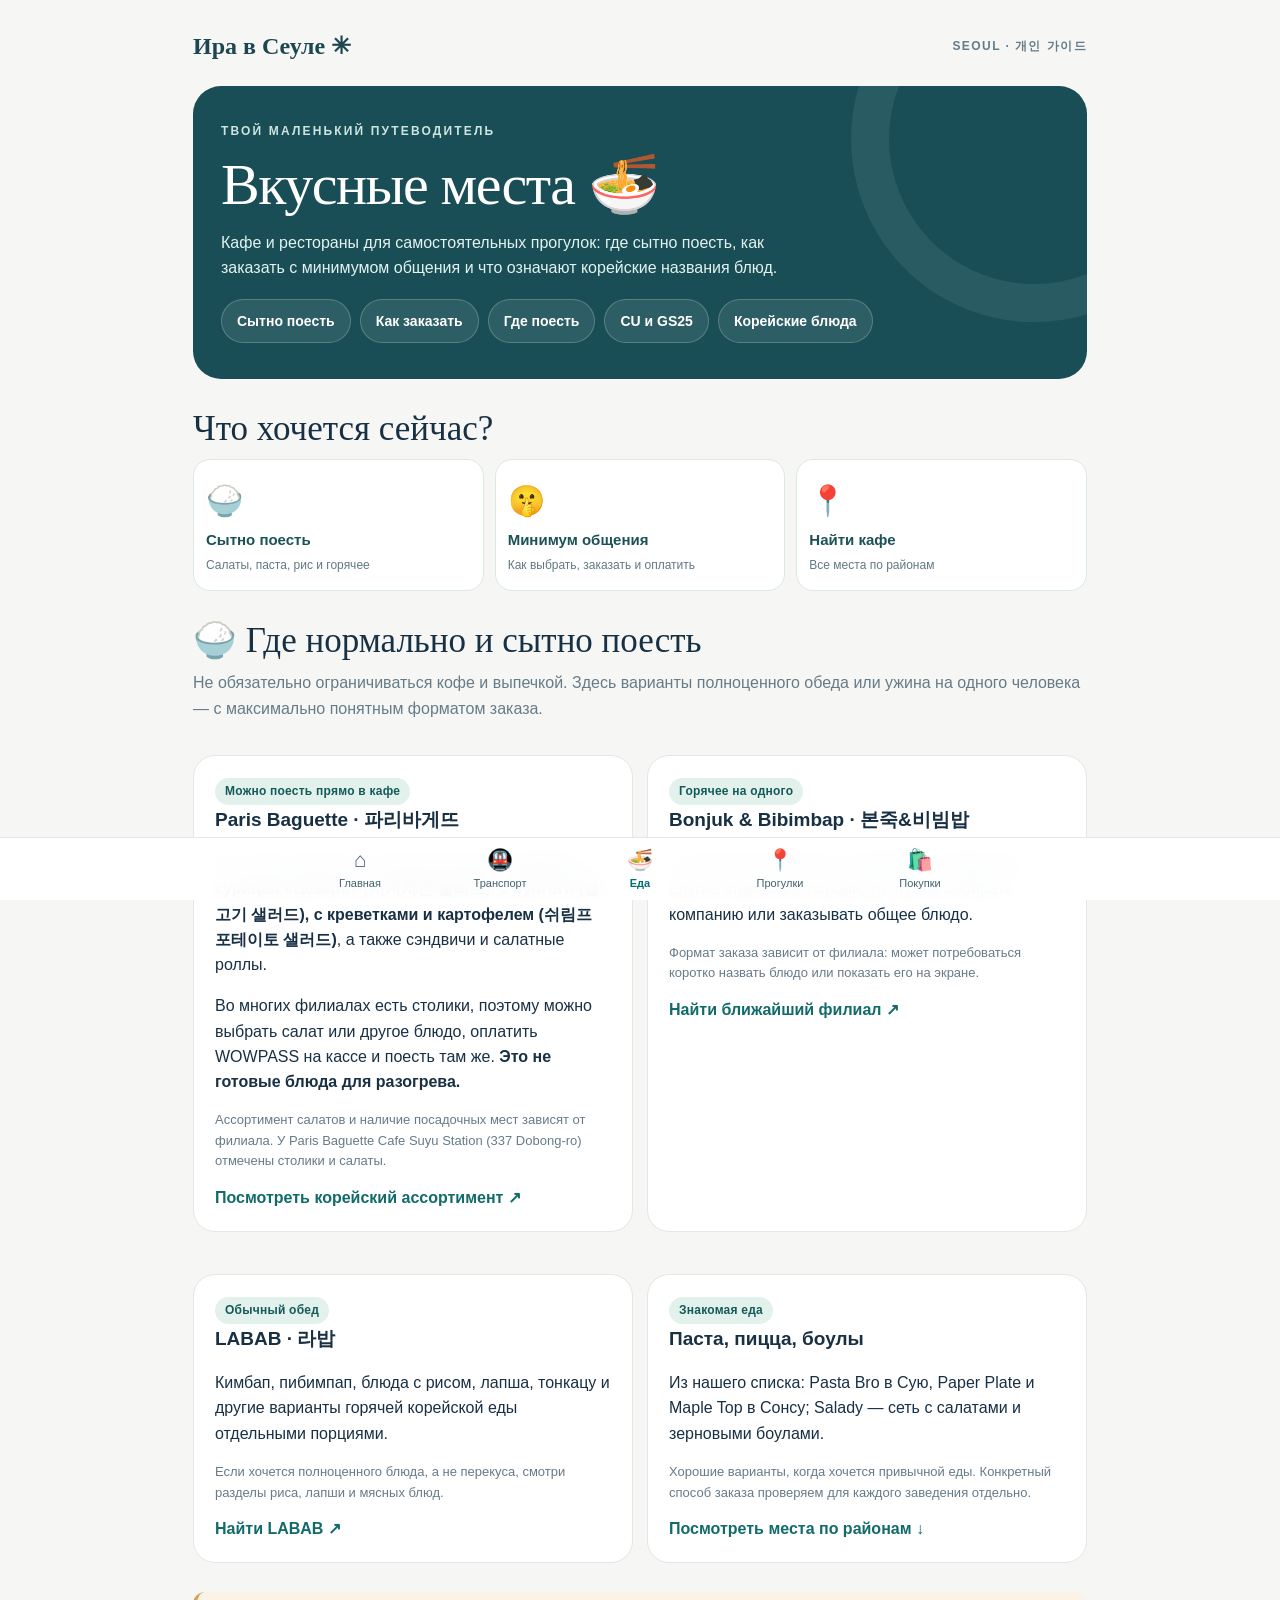
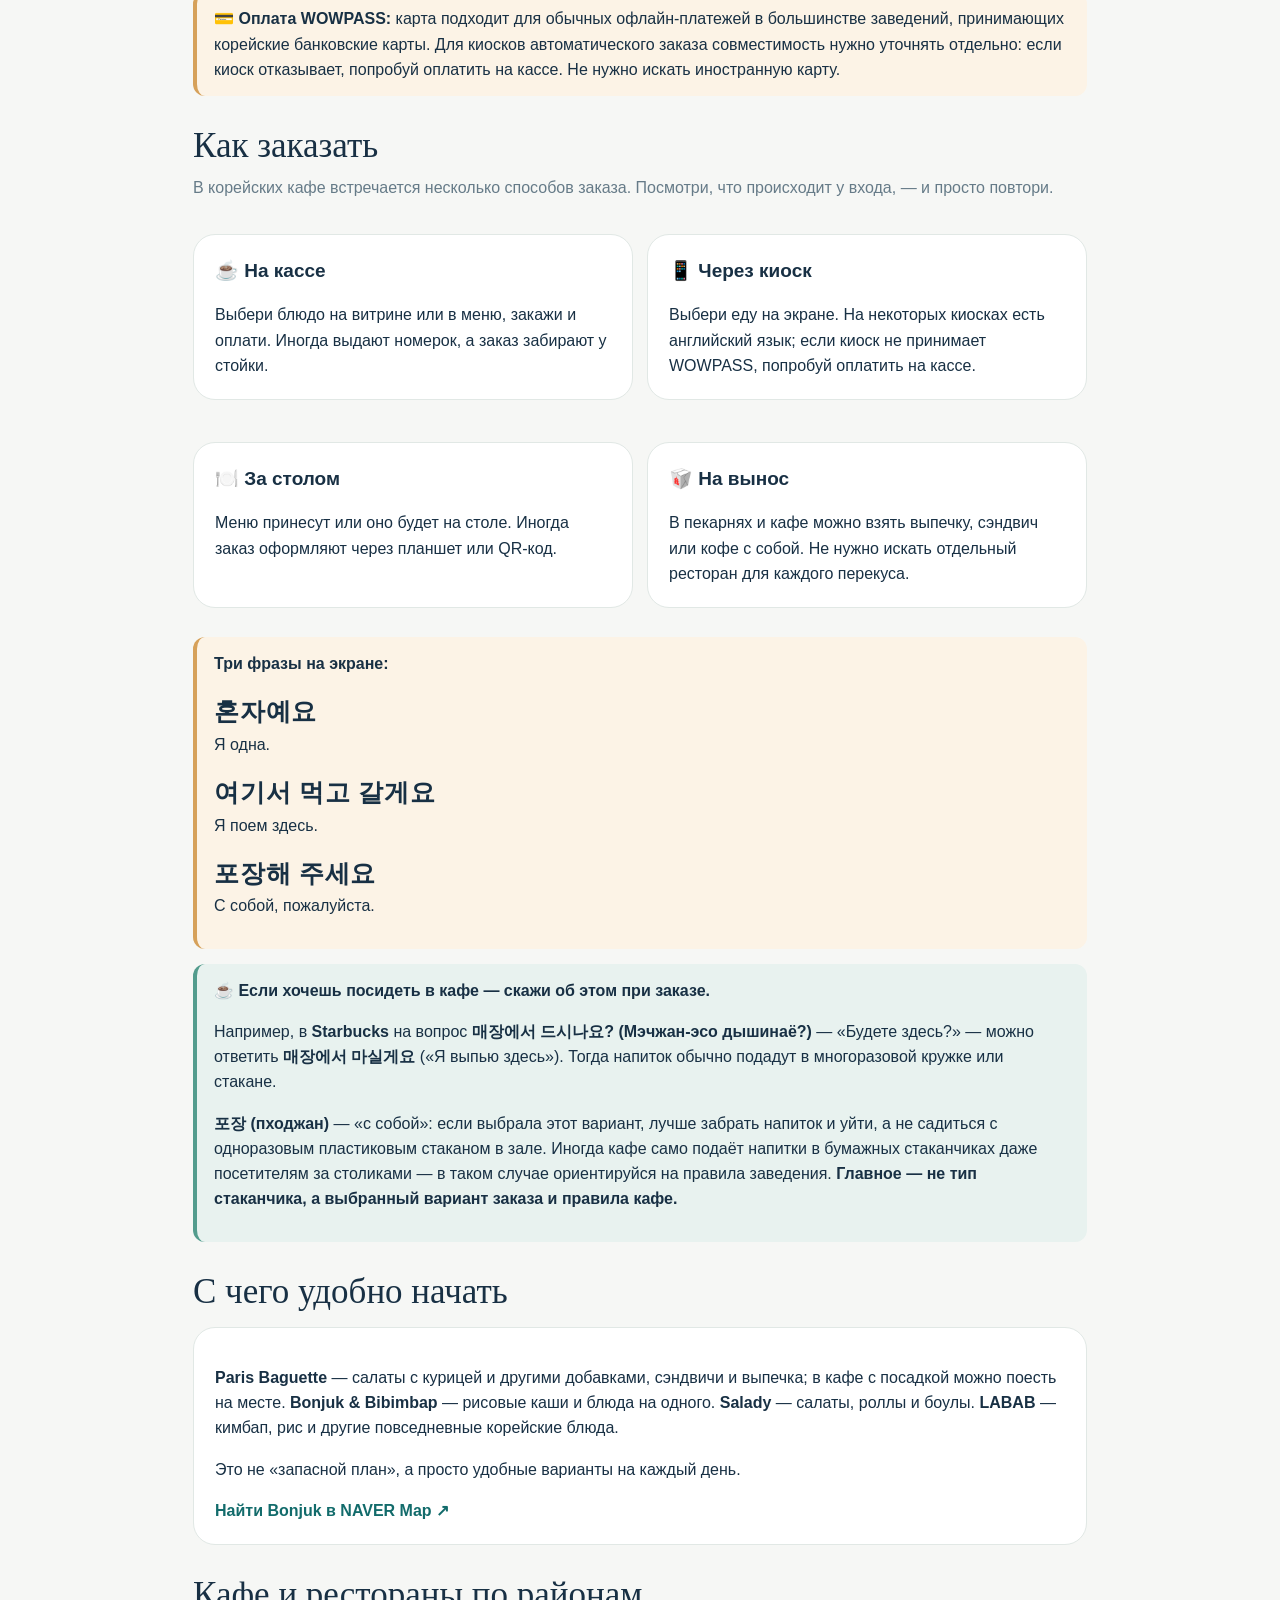
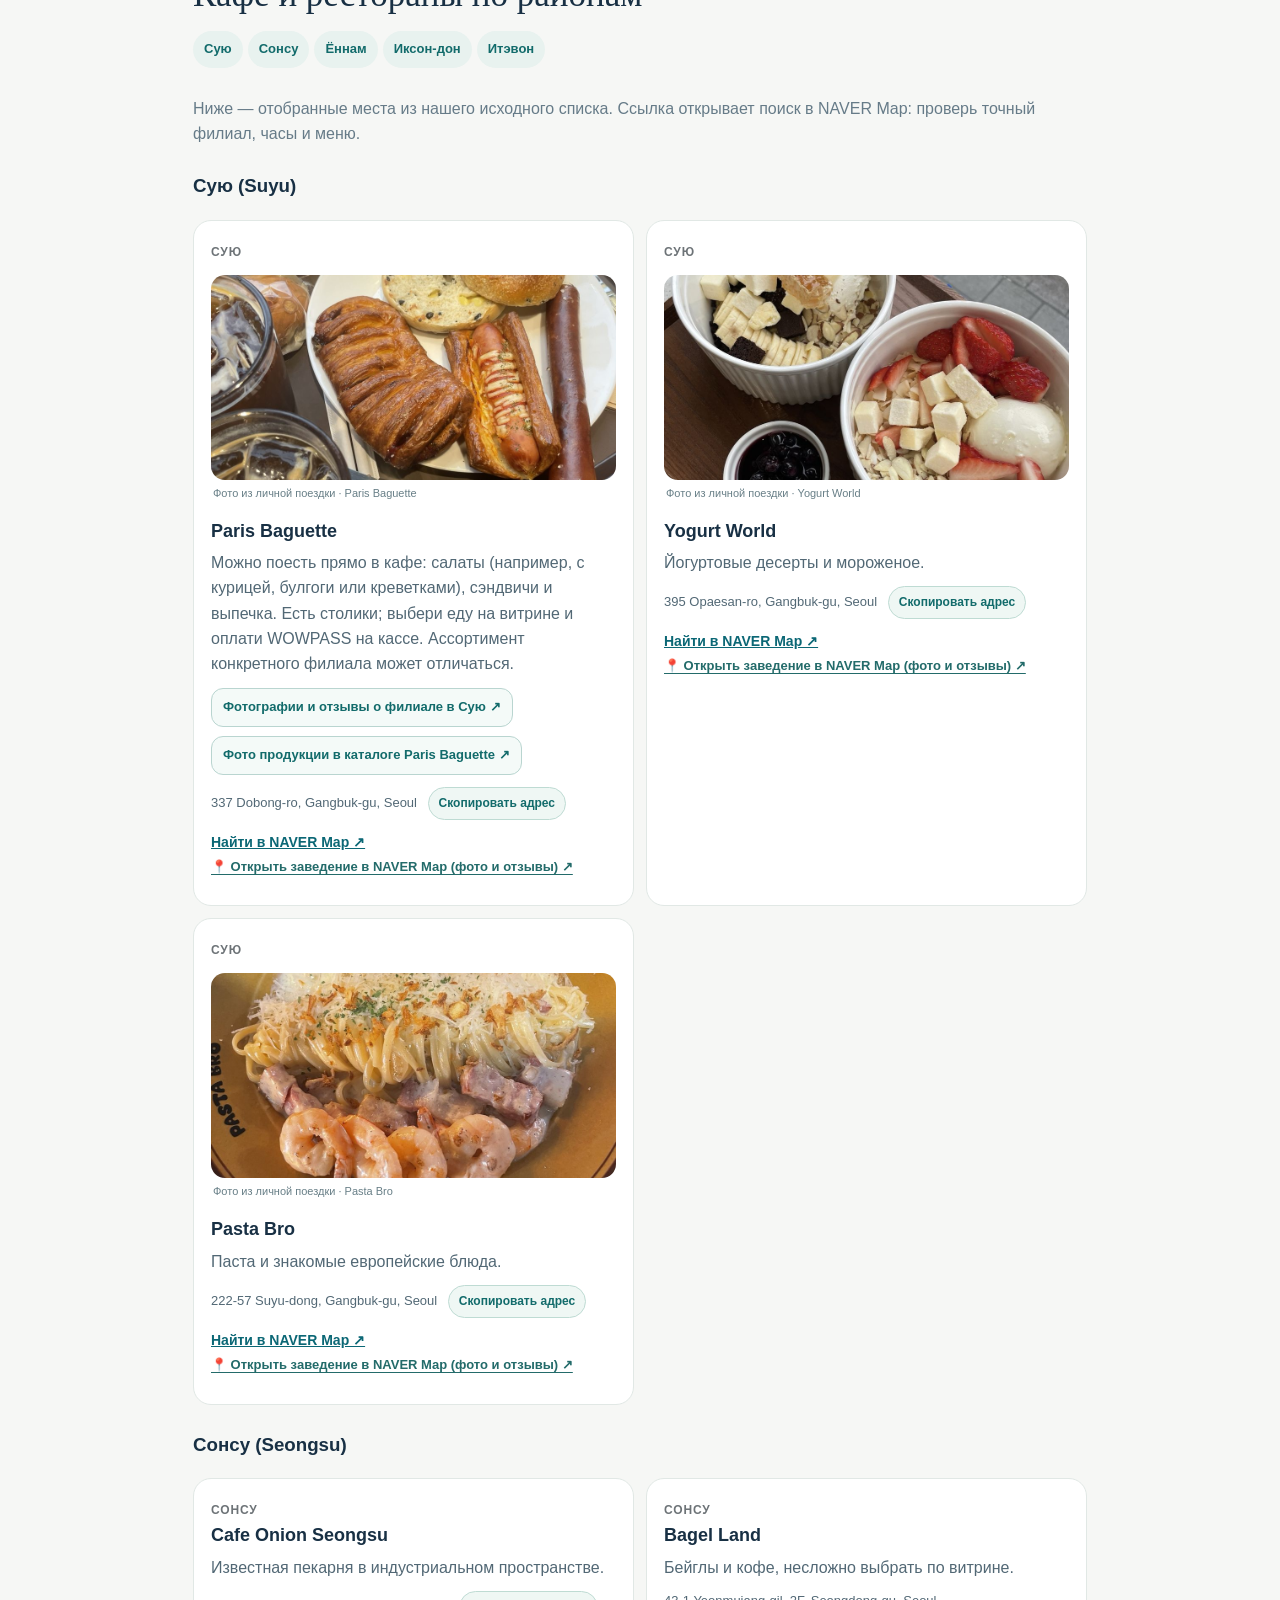
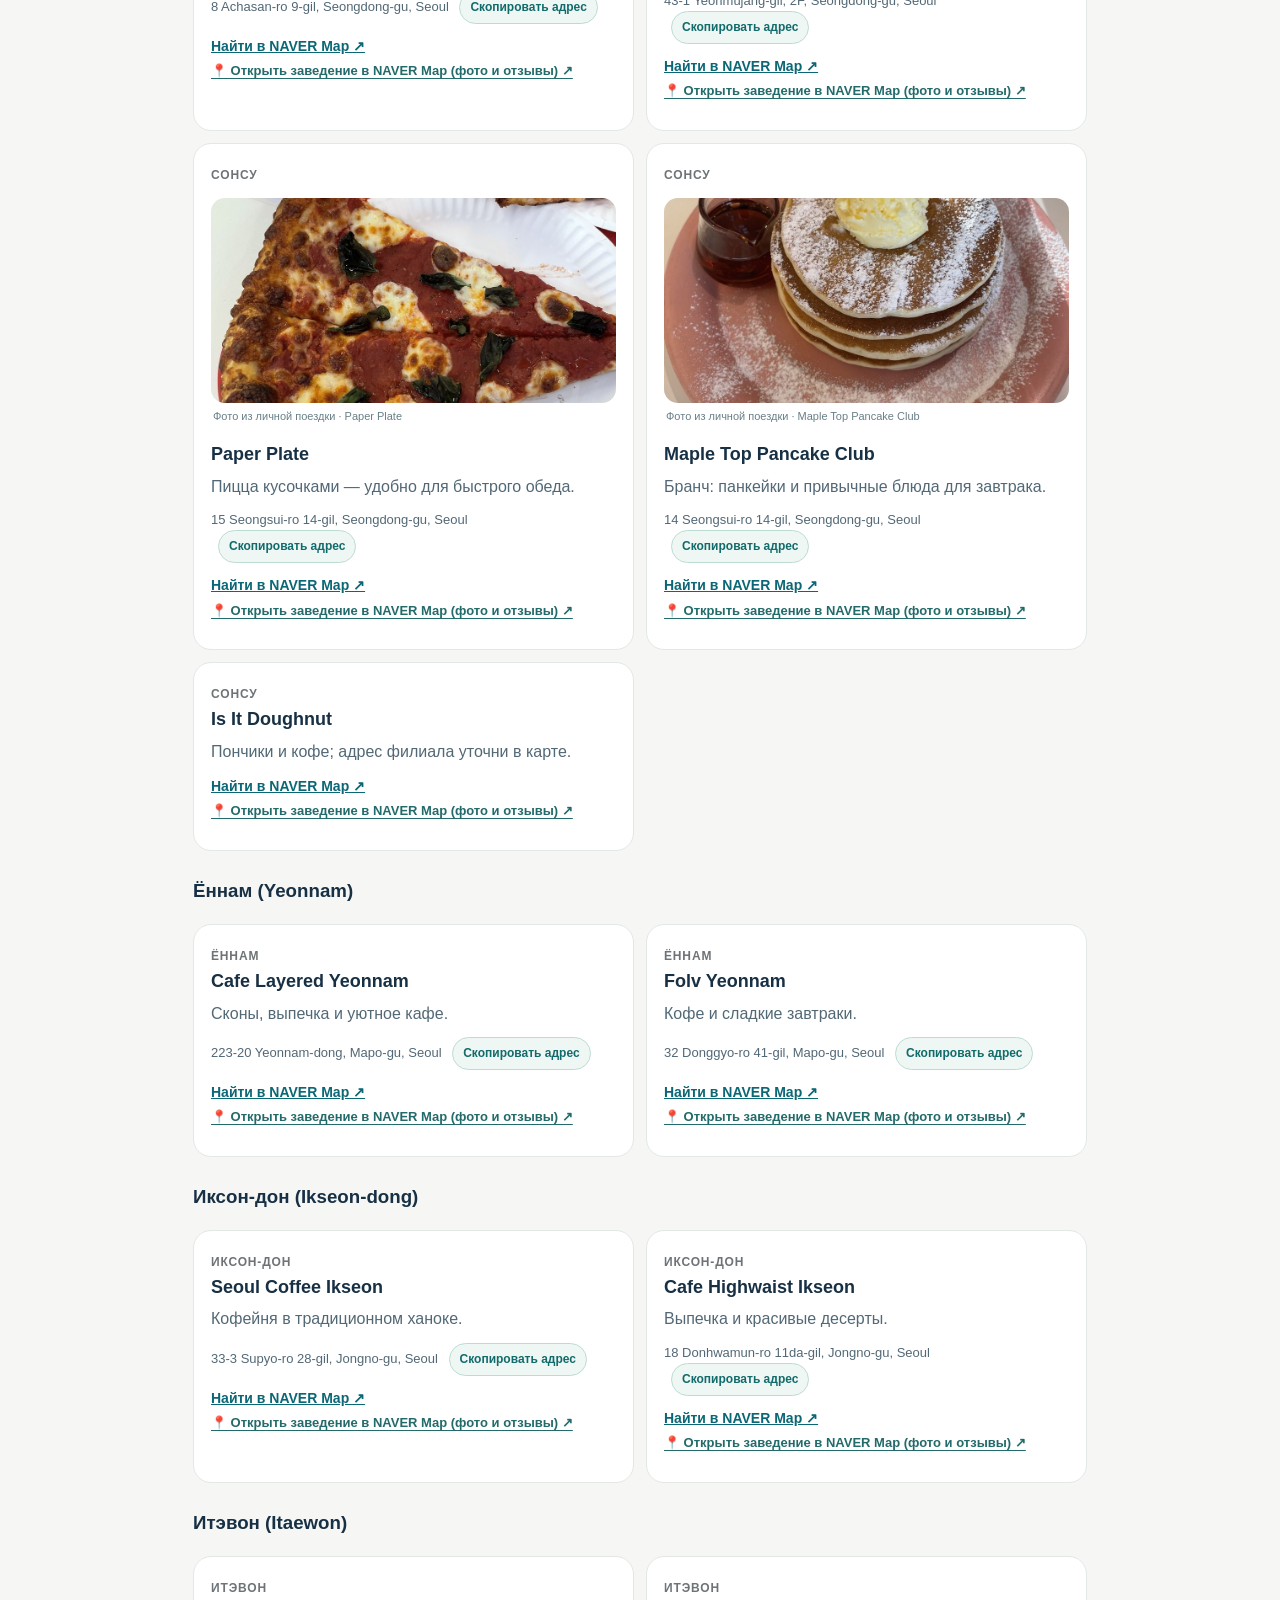
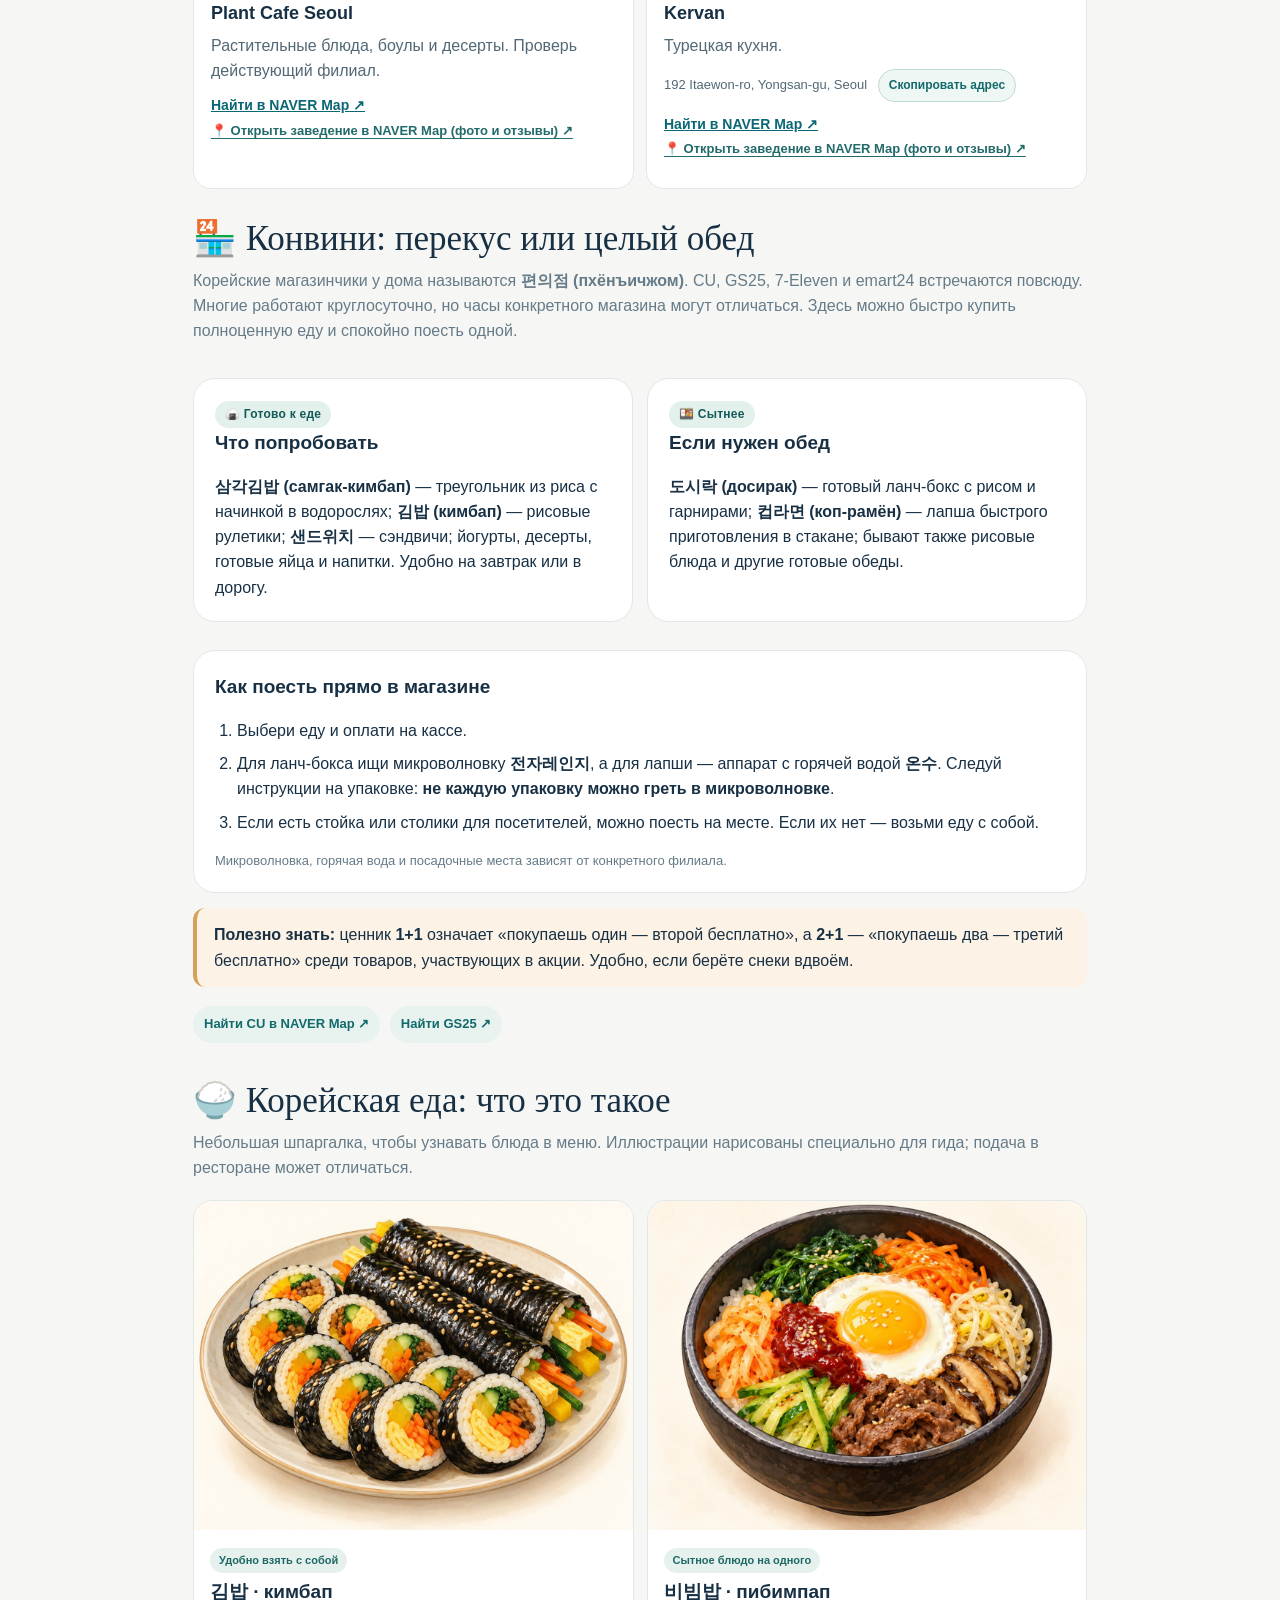
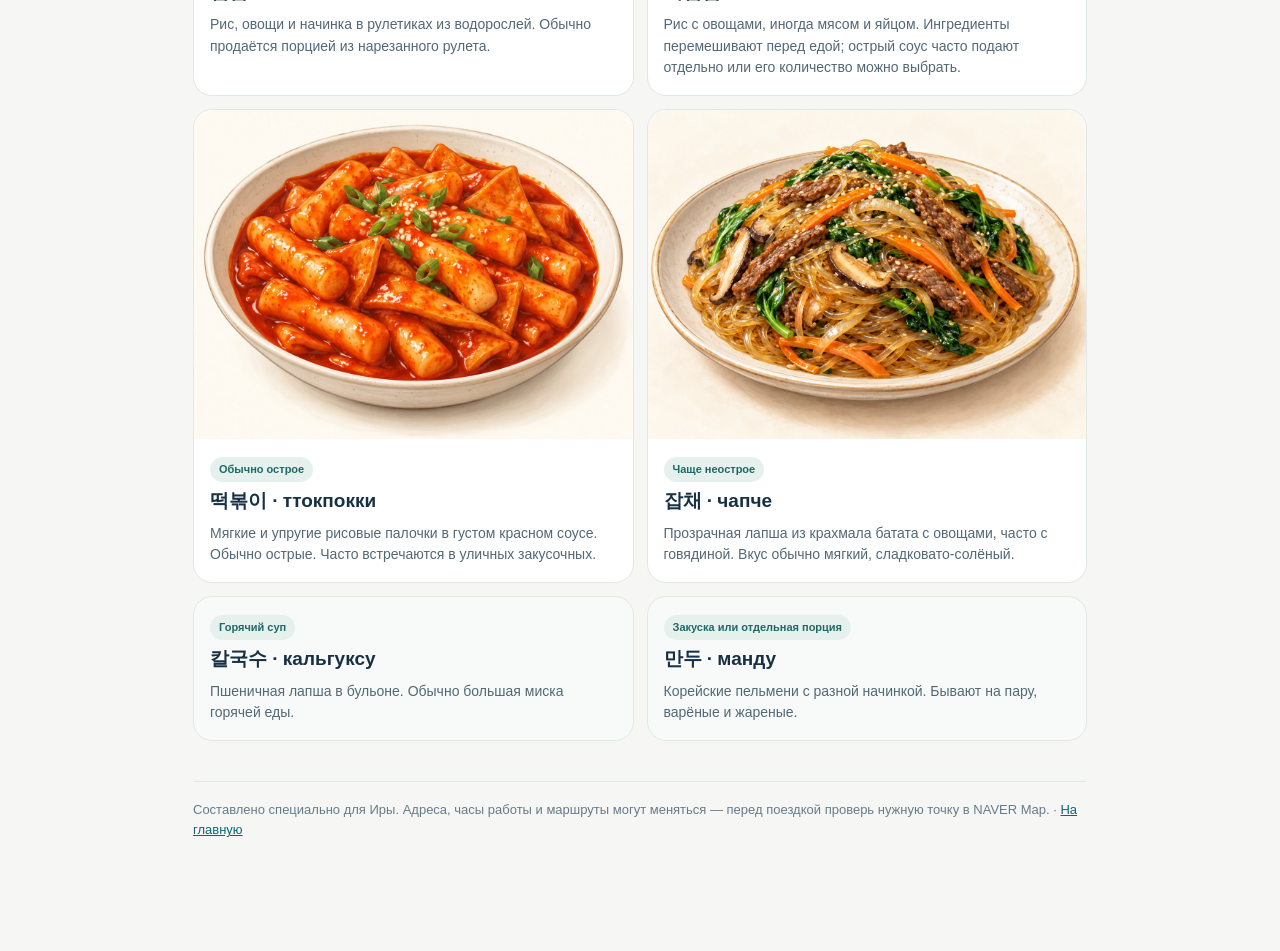
==== commit 6bd49b01: "Clarify dine-in vs takeaway cups in Korean cafes with Starbucks example" ====
--- a/food.html
+++ b/food.html
@@ -10,7 +10,7 @@
 <div class="panel"><h3>📱 Через киоск</h3><p>Выбери еду на экране. На некоторых киосках есть английский язык; если киоск не принимает WOWPASS, попробуй оплатить на кассе.</p></div>
 <div class="panel"><h3>🍽️ За столом</h3><p>Меню принесут или оно будет на столе. Иногда заказ оформляют через планшет или QR-код.</p></div>
 <div class="panel"><h3>🥡 На вынос</h3><p>В пекарнях и кафе можно взять выпечку, сэндвич или кофе с собой. Не нужно искать отдельный ресторан для каждого перекуса.</p></div>
-</div><div class="note accent"><b>Три фразы на экране:</b><p><span class="big-ko">혼자예요</span><br>Я одна.</p><p><span class="big-ko">여기서 먹고 갈게요</span><br>Я поем здесь.</p><p><span class="big-ko">포장해 주세요</span><br>С собой, пожалуйста.</p></div></section>
+</div><div class="note accent"><b>Три фразы на экране:</b><p><span class="big-ko">혼자예요</span><br>Я одна.</p><p><span class="big-ko">여기서 먹고 갈게요</span><br>Я поем здесь.</p><p><span class="big-ko">포장해 주세요</span><br>С собой, пожалуйста.</p></div><div class="note"><b>☕ Если хочешь посидеть в кафе — скажи об этом при заказе.</b><p>Например, в <b>Starbucks</b> на вопрос <b>매장에서 드시나요? (Мэчжан-эсо дышинаё?)</b> — «Будете здесь?» — можно ответить <b>매장에서 마실게요</b> («Я выпью здесь»). Тогда напиток обычно подадут в многоразовой кружке или стакане.</p><p><b>포장 (пходжан)</b> — «с собой»: если выбрала этот вариант, лучше забрать напиток и уйти, а не садиться с одноразовым пластиковым стаканом в зале. Иногда кафе само подаёт напитки в бумажных стаканчиках даже посетителям за столиками — в таком случае ориентируйся на правила заведения. <b>Главное — не тип стаканчика, а выбранный вариант заказа и правила кафе.</b></p></div></section>
 <section class="section"><h2>С чего удобно начать</h2><div class="panel"><p><b>Paris Baguette</b> — салаты с курицей и другими добавками, сэндвичи и выпечка; в кафе с посадкой можно поесть на месте. <b>Bonjuk &amp; Bibimbap</b> — рисовые каши и блюда на одного. <b>Salady</b> — салаты, роллы и боулы. <b>LABAB</b> — кимбап, рис и другие повседневные корейские блюда.</p><p>Это не «запасной план», а просто удобные варианты на каждый день.</p><a class="go" href="https://map.naver.com/p/search/%EB%B3%B8%EC%A3%BD%20%EB%B9%84%EB%B9%94%EB%B0%A5%20%EC%84%9C%EC%9A%B8" target="_blank" rel="noopener">Найти Bonjuk в NAVER Map ↗</a></div></section>
 <section class="section" id="cafes"><h2>Кафе и рестораны по районам</h2><div style="margin:12px 0 20px"><a class="chiplink" href="#suyu-food">Сую</a><a class="chiplink" href="#seongsu-food">Сонсу</a><a class="chiplink" href="#yeonnam-food">Ённам</a><a class="chiplink" href="#ikseon-food">Иксон-дон</a><a class="chiplink" href="#itaewon-food">Итэвон</a></div><p class="lead">Ниже — отобранные места из нашего исходного списка. Ссылка открывает поиск в NAVER Map: проверь точный филиал, часы и меню.</p><h3 id="suyu-food" style="margin-top:25px;scroll-margin-top:24px">Сую (Suyu)</h3><div class="list"><article class="place"><span class="tag">Сую</span><figure class="food-photo"><img src="paris-baguette.jpg" loading="lazy" decoding="async" alt="Фото посетительницы: выпечка и бейгл в Paris Baguette"><figcaption>Фото из личной поездки · Paris Baguette</figcaption></figure><h3>Paris Baguette</h3><p>Можно поесть прямо в кафе: салаты (например, с курицей, булгоги или креветками), сэндвичи и выпечка. Есть столики; выбери еду на витрине и оплати WOWPASS на кассе. Ассортимент конкретного филиала может отличаться.</p><div class="photo-actions"><a href="https://map.naver.com/p/search/%ED%8C%8C%EB%A6%AC%EB%B0%94%EA%B2%8C%EB%9C%A8%20%EC%88%98%EC%9C%A0%EC%97%AD" target="_blank" rel="noopener">Фотографии и отзывы о филиале в Сую ↗</a><a href="https://www.paris.co.kr/products/" target="_blank" rel="noopener">Фото продукции в каталоге Paris Baguette ↗</a></div><p class="small">337 Dobong-ro, Gangbuk-gu, Seoul <button type="button" class="copy-address" data-copy-address="337 Dobong-ro, Gangbuk-gu, Seoul" aria-label="Скопировать адрес 337 Dobong-ro, Gangbuk-gu, Seoul">Скопировать адрес</button></p><div class="links"><a href="https://map.naver.com/p/search/%ED%8C%8C%EB%A6%AC%EB%B0%94%EA%B2%8C%EB%9C%A8%20%EC%88%98%EC%9C%A0" target="_blank" rel="noopener">Найти в NAVER Map ↗</a></div><p class="card-photo-link"><a href="https://map.naver.com/p/search/%ED%8C%8C%EB%A6%AC%EB%B0%94%EA%B2%8C%EB%9C%A8%20%EC%88%98%EC%9C%A0%EC%97%AD" target="_blank" rel="noopener">📍 Открыть заведение в NAVER Map (фото и отзывы) ↗</a></p></article><article class="place"><span class="tag">Сую</span><figure class="food-photo"><img src="yogurt-world.jpg" loading="lazy" decoding="async" alt="Фото посетительницы: два йогуртовых десерта в Yogurt World"><figcaption>Фото из личной поездки · Yogurt World</figcaption></figure><h3>Yogurt World</h3><p>Йогуртовые десерты и мороженое.</p><p class="small">395 Opaesan-ro, Gangbuk-gu, Seoul <button type="button" class="copy-address" data-copy-address="395 Opaesan-ro, Gangbuk-gu, Seoul" aria-label="Скопировать адрес 395 Opaesan-ro, Gangbuk-gu, Seoul">Скопировать адрес</button></p><div class="links"><a href="https://map.naver.com/p/search/%EC%9A%94%EA%B1%B0%ED%8A%B8%EC%9B%94%EB%93%9C%20%EC%88%98%EC%9C%A0" target="_blank" rel="noopener">Найти в NAVER Map ↗</a></div><p class="card-photo-link"><a href="https://map.naver.com/p/search/%EC%9A%94%EA%B1%B0%ED%8A%B8%EC%9B%94%EB%93%9C%20%EC%88%98%EC%9C%A0" target="_blank" rel="noopener">📍 Открыть заведение в NAVER Map (фото и отзывы) ↗</a></p></article><article class="place"><span class="tag">Сую</span><figure class="food-photo"><img src="pasta-bro.jpg" loading="lazy" decoding="async" alt="Фото посетительницы: паста с креветками в Pasta Bro"><figcaption>Фото из личной поездки · Pasta Bro</figcaption></figure><h3>Pasta Bro</h3><p>Паста и знакомые европейские блюда.</p><p class="small">222-57 Suyu-dong, Gangbuk-gu, Seoul <button type="button" class="copy-address" data-copy-address="222-57 Suyu-dong, Gangbuk-gu, Seoul" aria-label="Скопировать адрес 222-57 Suyu-dong, Gangbuk-gu, Seoul">Скопировать адрес</button></p><div class="links"><a href="https://map.naver.com/p/search/%ED%8C%8C%EC%8A%A4%ED%83%80%EB%B8%8C%EB%A1%9C%20%EC%88%98%EC%9C%A0" target="_blank" rel="noopener">Найти в NAVER Map ↗</a></div><p class="card-photo-link"><a href="https://map.naver.com/p/search/%ED%8C%8C%EC%8A%A4%ED%83%80%EB%B8%8C%EB%A1%9C%20%EC%88%98%EC%9C%A0" target="_blank" rel="noopener">📍 Открыть заведение в NAVER Map (фото и отзывы) ↗</a></p></article></div><h3 id="seongsu-food" style="margin-top:25px;scroll-margin-top:24px">Сонсу (Seongsu)</h3><div class="list"><article class="place"><span class="tag">Сонсу</span><h3>Cafe Onion Seongsu</h3><p>Известная пекарня в индустриальном пространстве.</p><p class="small">8 Achasan-ro 9-gil, Seongdong-gu, Seoul <button type="button" class="copy-address" data-copy-address="8 Achasan-ro 9-gil, Seongdong-gu, Seoul" aria-label="Скопировать адрес 8 Achasan-ro 9-gil, Seongdong-gu, Seoul">Скопировать адрес</button></p><div class="links"><a href="https://map.naver.com/p/search/%EC%96%B4%EB%8B%88%EC%96%B8%20%EC%84%B1%EC%88%98" target="_blank" rel="noopener">Найти в NAVER Map ↗</a></div><p class="card-photo-link"><a href="https://map.naver.com/p/search/%EC%96%B4%EB%8B%88%EC%96%B8%20%EC%84%B1%EC%88%98" target="_blank" rel="noopener">📍 Открыть заведение в NAVER Map (фото и отзывы) ↗</a></p></article><article class="place"><span class="tag">Сонсу</span><h3>Bagel Land</h3><p>Бейглы и кофе, несложно выбрать по витрине.</p><p class="small">43-1 Yeonmujang-gil, 2F, Seongdong-gu, Seoul <button type="button" class="copy-address" data-copy-address="43-1 Yeonmujang-gil, 2F, Seongdong-gu, Seoul" aria-label="Скопировать адрес 43-1 Yeonmujang-gil, 2F, Seongdong-gu, Seoul">Скопировать адрес</button></p><div class="links"><a href="https://map.naver.com/p/search/%EB%B2%A0%EC%9D%B4%EA%B8%80%EB%9E%9C%EB%93%9C%20%EC%84%B1%EC%88%98" target="_blank" rel="noopener">Найти в NAVER Map ↗</a></div><p class="card-photo-link"><a href="https://map.naver.com/p/search/%EB%B2%A0%EC%9D%B4%EA%B8%80%EB%9E%9C%EB%93%9C%20%EC%84%B1%EC%88%98" target="_blank" rel="noopener">📍 Открыть заведение в NAVER Map (фото и отзывы) ↗</a></p></article><article class="place"><span class="tag">Сонсу</span><figure class="food-photo"><img src="paper-plate.jpg" loading="lazy" decoding="async" alt="Фото посетительницы: пицца в Paper Plate"><figcaption>Фото из личной поездки · Paper Plate</figcaption></figure><h3>Paper Plate</h3><p>Пицца кусочками — удобно для быстрого обеда.</p><p class="small">15 Seongsui-ro 14-gil, Seongdong-gu, Seoul <button type="button" class="copy-address" data-copy-address="15 Seongsui-ro 14-gil, Seongdong-gu, Seoul" aria-label="Скопировать адрес 15 Seongsui-ro 14-gil, Seongdong-gu, Seoul">Скопировать адрес</button></p><div class="links"><a href="https://map.naver.com/p/search/%ED%8E%98%EC%9D%B4%ED%8D%BC%ED%94%8C%EB%A0%88%EC%9D%B4%ED%8A%B8%20%EC%84%B1%EC%88%98" target="_blank" rel="noopener">Найти в NAVER Map ↗</a></div><p class="card-photo-link"><a href="https://map.naver.com/p/search/%ED%8E%98%EC%9D%B4%ED%8D%BC%ED%94%8C%EB%A0%88%EC%9D%B4%ED%8A%B8%20%EC%84%B1%EC%88%98" target="_blank" rel="noopener">📍 Открыть заведение в NAVER Map (фото и отзывы) ↗</a></p></article><article class="place"><span class="tag">Сонсу</span><figure class="food-photo"><img src="maple-top.jpg" loading="lazy" decoding="async" alt="Фото посетительницы: панкейки в Maple Top"><figcaption>Фото из личной поездки · Maple Top Pancake Club</figcaption></figure><h3>Maple Top Pancake Club</h3><p>Бранч: панкейки и привычные блюда для завтрака.</p><p class="small">14 Seongsui-ro 14-gil, Seongdong-gu, Seoul <button type="button" class="copy-address" data-copy-address="14 Seongsui-ro 14-gil, Seongdong-gu, Seoul" aria-label="Скопировать адрес 14 Seongsui-ro 14-gil, Seongdong-gu, Seoul">Скопировать адрес</button></p><div class="links"><a href="https://map.naver.com/p/search/%EB%A9%94%EC%9D%B4%ED%94%8C%ED%83%91%ED%8C%AC%EC%BC%80%EC%9D%B4%ED%81%AC%ED%81%B4%EB%9F%BD" target="_blank" rel="noopener">Найти в NAVER Map ↗</a></div><p class="card-photo-link"><a href="https://map.naver.com/p/search/%EB%A9%94%EC%9D%B4%ED%94%8C%ED%83%91%ED%8C%AC%EC%BC%80%EC%9D%B4%ED%81%AC%ED%81%B4%EB%9F%BD" target="_blank" rel="noopener">📍 Открыть заведение в NAVER Map (фото и отзывы) ↗</a></p></article><article class="place"><span class="tag">Сонсу</span><h3>Is It Doughnut</h3><p>Пончики и кофе; адрес филиала уточни в карте.</p><div class="links"><a href="https://map.naver.com/p/search/Is%20It%20Doughnut%20%EC%84%B1%EC%88%98" target="_blank" rel="noopener">Найти в NAVER Map ↗</a></div><p class="card-photo-link"><a href="https://map.naver.com/p/search/Is%20It%20Doughnut%20%EC%84%B1%EC%88%98" target="_blank" rel="noopener">📍 Открыть заведение в NAVER Map (фото и отзывы) ↗</a></p></article></div><h3 id="yeonnam-food" style="margin-top:25px;scroll-margin-top:24px">Ённам (Yeonnam)</h3><div class="list"><article class="place"><span class="tag">Ённам</span><h3>Cafe Layered Yeonnam</h3><p>Сконы, выпечка и уютное кафе.</p><p class="small">223-20 Yeonnam-dong, Mapo-gu, Seoul <button type="button" class="copy-address" data-copy-address="223-20 Yeonnam-dong, Mapo-gu, Seoul" aria-label="Скопировать адрес 223-20 Yeonnam-dong, Mapo-gu, Seoul">Скопировать адрес</button></p><div class="links"><a href="https://map.naver.com/p/search/%EC%B9%B4%ED%8E%98%20%EB%A0%88%EC%9D%B4%EC%96%B4%EB%93%9C%20%EC%97%B0%EB%82%A8" target="_blank" rel="noopener">Найти в NAVER Map ↗</a></div><p class="card-photo-link"><a href="https://map.naver.com/p/search/%EC%B9%B4%ED%8E%98%20%EB%A0%88%EC%9D%B4%EC%96%B4%EB%93%9C%20%EC%97%B0%EB%82%A8" target="_blank" rel="noopener">📍 Открыть заведение в NAVER Map (фото и отзывы) ↗</a></p></article><article class="place"><span class="tag">Ённам</span><h3>Folv Yeonnam</h3><p>Кофе и сладкие завтраки.</p><p class="small">32 Donggyo-ro 41-gil, Mapo-gu, Seoul <button type="button" class="copy-address" data-copy-address="32 Donggyo-ro 41-gil, Mapo-gu, Seoul" aria-label="Скопировать адрес 32 Donggyo-ro 41-gil, Mapo-gu, Seoul">Скопировать адрес</button></p><div class="links"><a href="https://map.naver.com/p/search/Folv%20%EC%97%B0%EB%82%A8" target="_blank" rel="noopener">Найти в NAVER Map ↗</a></div><p class="card-photo-link"><a href="https://map.naver.com/p/search/Folv%20%EC%97%B0%EB%82%A8" target="_blank" rel="noopener">📍 Открыть заведение в NAVER Map (фото и отзывы) ↗</a></p></article></div><h3 id="ikseon-food" style="margin-top:25px;scroll-margin-top:24px">Иксон-дон (Ikseon-dong)</h3><div class="list"><article class="place"><span class="tag">Иксон-дон</span><h3>Seoul Coffee Ikseon</h3><p>Кофейня в традиционном ханоке.</p><p class="small">33-3 Supyo-ro 28-gil, Jongno-gu, Seoul <button type="button" class="copy-address" data-copy-address="33-3 Supyo-ro 28-gil, Jongno-gu, Seoul" aria-label="Скопировать адрес 33-3 Supyo-ro 28-gil, Jongno-gu, Seoul">Скопировать адрес</button></p><div class="links"><a href="https://map.naver.com/p/search/%EC%84%9C%EC%9A%B8%EC%BB%A4%ED%94%BC%20%EC%9D%B5%EC%84%A0" target="_blank" rel="noopener">Найти в NAVER Map ↗</a></div><p class="card-photo-link"><a href="https://map.naver.com/p/search/%EC%84%9C%EC%9A%B8%EC%BB%A4%ED%94%BC%20%EC%9D%B5%EC%84%A0" target="_blank" rel="noopener">📍 Открыть заведение в NAVER Map (фото и отзывы) ↗</a></p></article><article class="place"><span class="tag">Иксон-дон</span><h3>Cafe Highwaist Ikseon</h3><p>Выпечка и красивые десерты.</p><p class="small">18 Donhwamun-ro 11da-gil, Jongno-gu, Seoul <button type="button" class="copy-address" data-copy-address="18 Donhwamun-ro 11da-gil, Jongno-gu, Seoul" aria-label="Скопировать адрес 18 Donhwamun-ro 11da-gil, Jongno-gu, Seoul">Скопировать адрес</button></p><div class="links"><a href="https://map.naver.com/p/search/%EC%B9%B4%ED%8E%98%20%ED%95%98%EC%9D%B4%EC%9B%A8%EC%8A%A4%ED%8A%B8%20%EC%9D%B5%EC%84%A0" target="_blank" rel="noopener">Найти в NAVER Map ↗</a></div><p class="card-photo-link"><a href="https://map.naver.com/p/search/%EC%B9%B4%ED%8E%98%20%ED%95%98%EC%9D%B4%EC%9B%A8%EC%8A%A4%ED%8A%B8%20%EC%9D%B5%EC%84%A0" target="_blank" rel="noopener">📍 Открыть заведение в NAVER Map (фото и отзывы) ↗</a></p></article></div><h3 id="itaewon-food" style="margin-top:25px;scroll-margin-top:24px">Итэвон (Itaewon)</h3><div class="list"><article class="place"><span class="tag">Итэвон</span><h3>Plant Cafe Seoul</h3><p>Растительные блюда, боулы и десерты. Проверь действующий филиал.</p><div class="links"><a href="https://map.naver.com/p/search/Plant%20Cafe%20Seoul" target="_blank" rel="noopener">Найти в NAVER Map ↗</a></div><p class="card-photo-link"><a href="https://map.naver.com/p/search/Plant%20Cafe%20Seoul" target="_blank" rel="noopener">📍 Открыть заведение в NAVER Map (фото и отзывы) ↗</a></p></article><article class="place"><span class="tag">Итэвон</span><h3>Kervan</h3><p>Турецкая кухня.</p><p class="small">192 Itaewon-ro, Yongsan-gu, Seoul <button type="button" class="copy-address" data-copy-address="192 Itaewon-ro, Yongsan-gu, Seoul" aria-label="Скопировать адрес 192 Itaewon-ro, Yongsan-gu, Seoul">Скопировать адрес</button></p><div class="links"><a href="https://map.naver.com/p/search/%EC%BC%80%EB%A5%B4%EB%B0%98%20%EC%9D%B4%ED%83%9C%EC%9B%90" target="_blank" rel="noopener">Найти в NAVER Map ↗</a></div><p class="card-photo-link"><a href="https://map.naver.com/p/search/%EC%BC%80%EB%A5%B4%EB%B0%98%20%EC%9D%B4%ED%83%9C%EC%9B%90" target="_blank" rel="noopener">📍 Открыть заведение в NAVER Map (фото и отзывы) ↗</a></p></article></div></section>
 <section class="section" id="convenience"><h2>🏪 Конвини: перекус или целый обед</h2><p class="lead">Корейские магазинчики у дома называются <b>편의점 (пхёнъичжом)</b>. CU, GS25, 7-Eleven и emart24 встречаются повсюду. Многие работают круглосуточно, но часы конкретного магазина могут отличаться. Здесь можно быстро купить полноценную еду и спокойно поесть одной.</p>
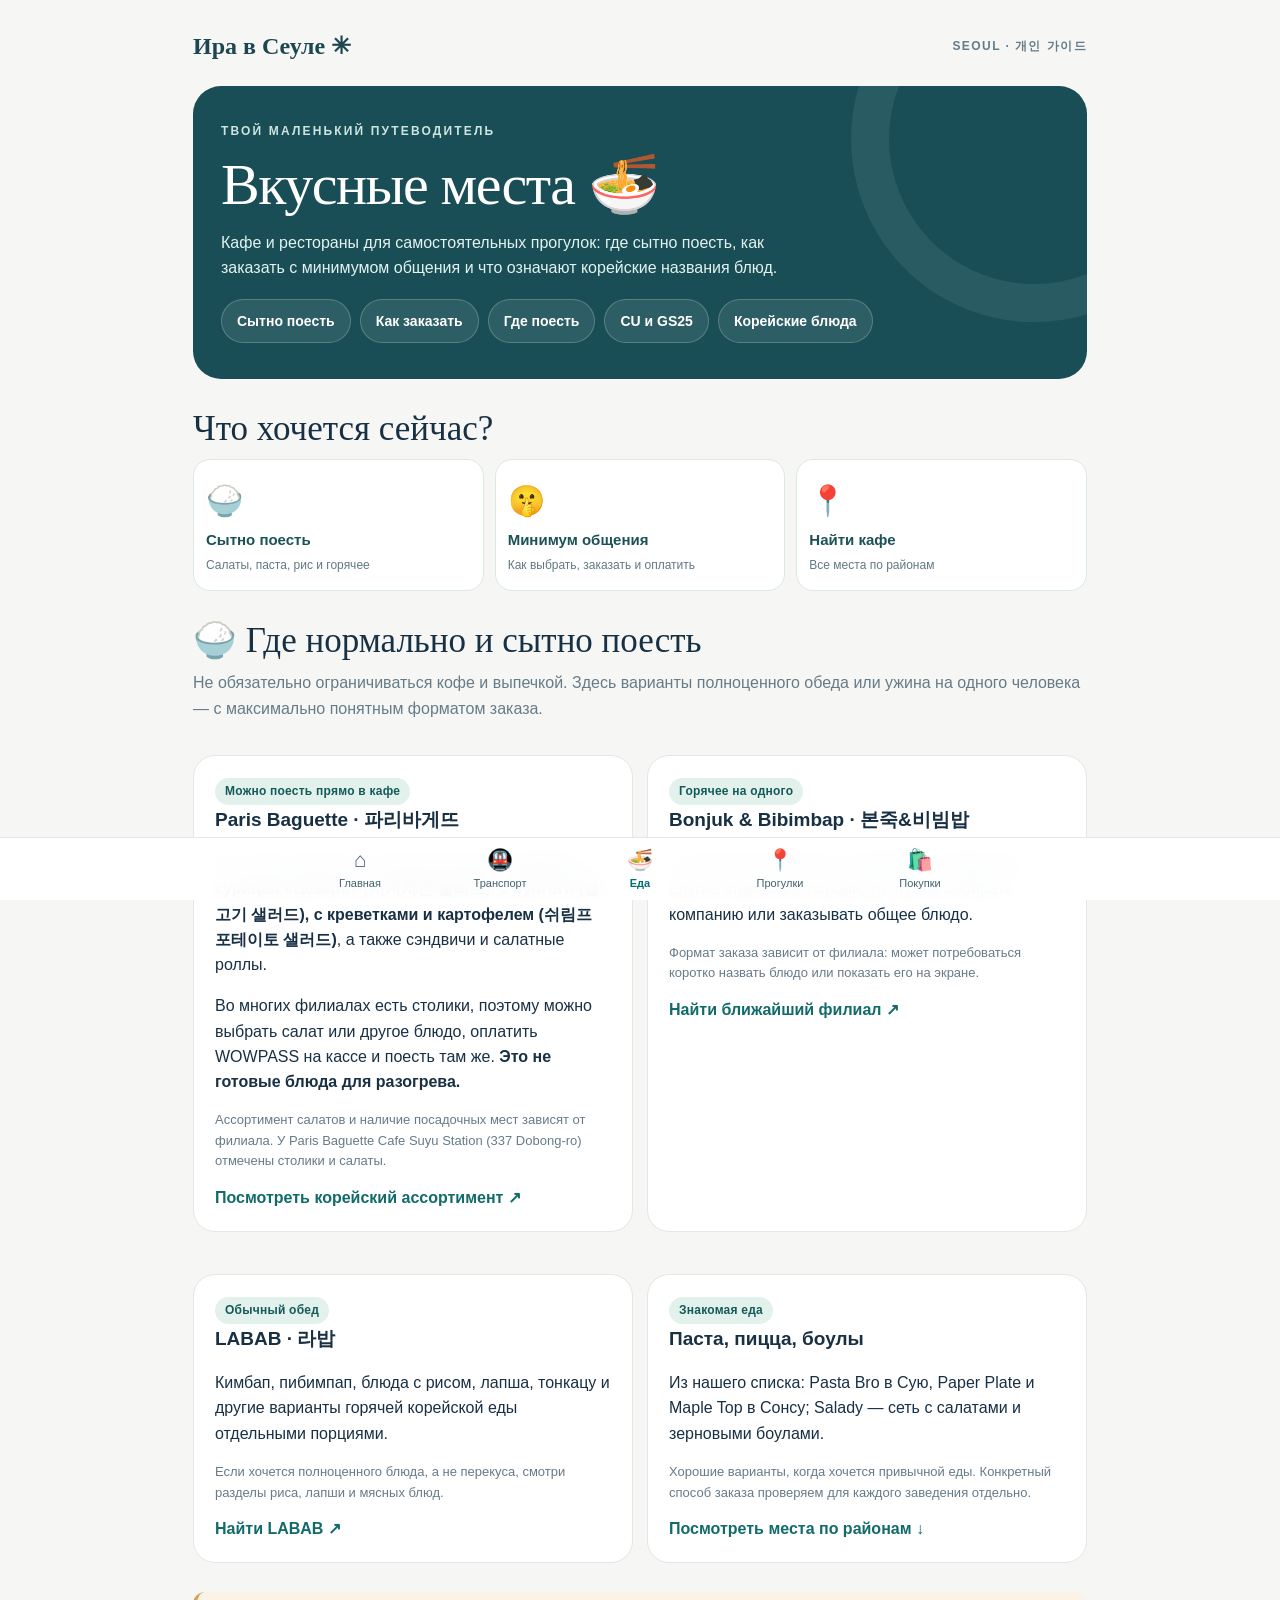
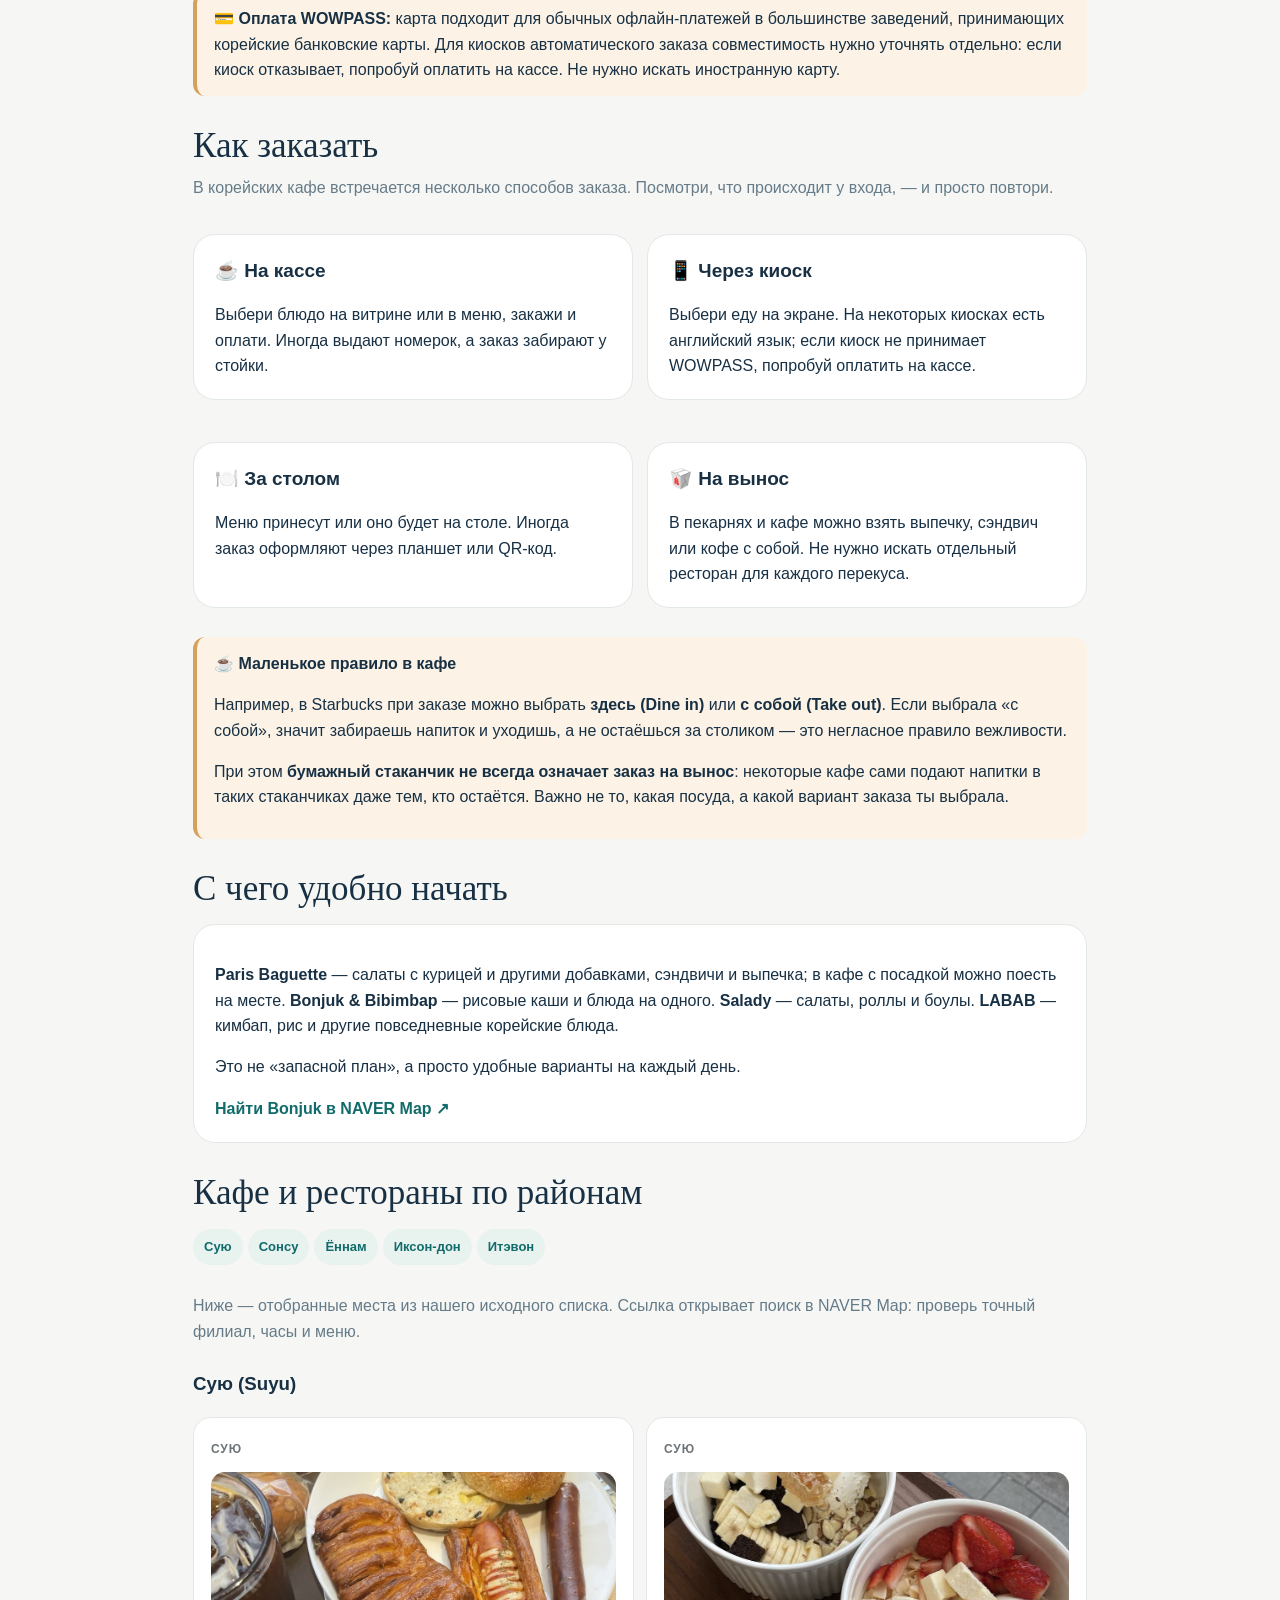
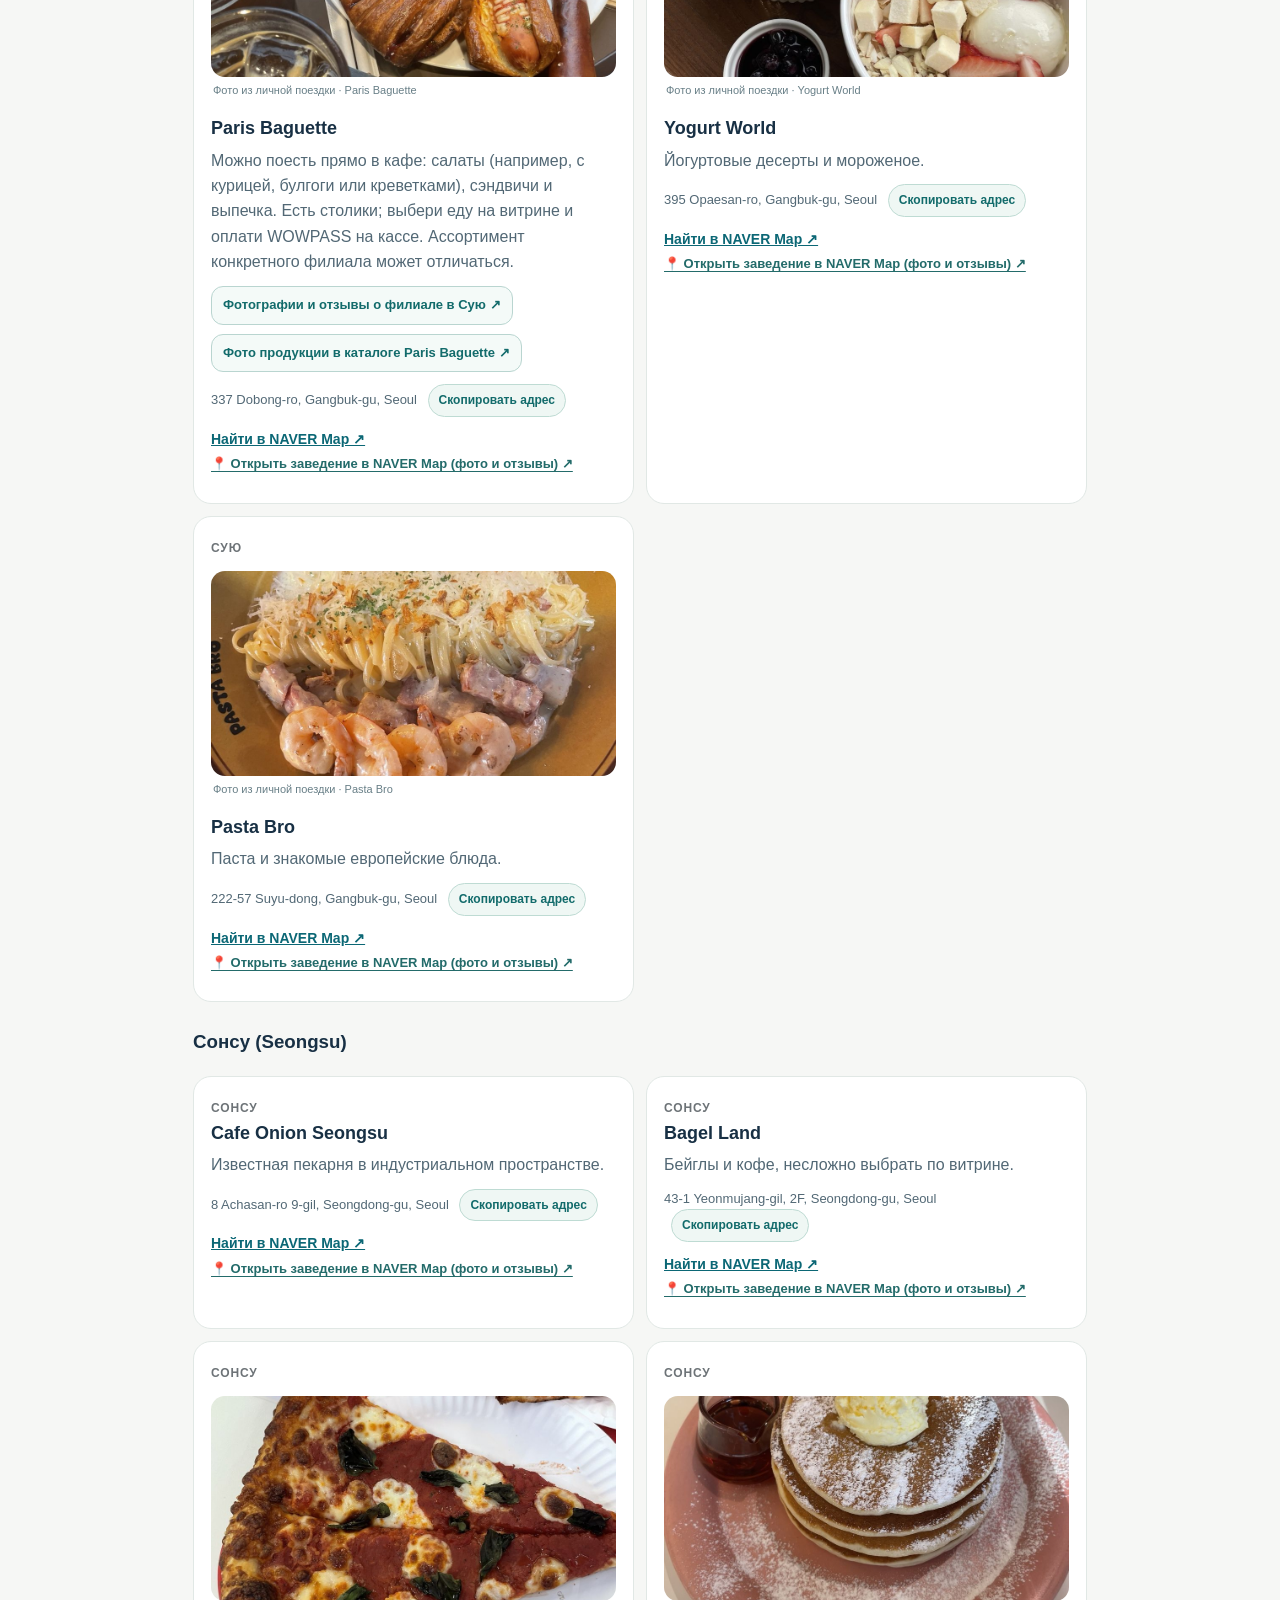
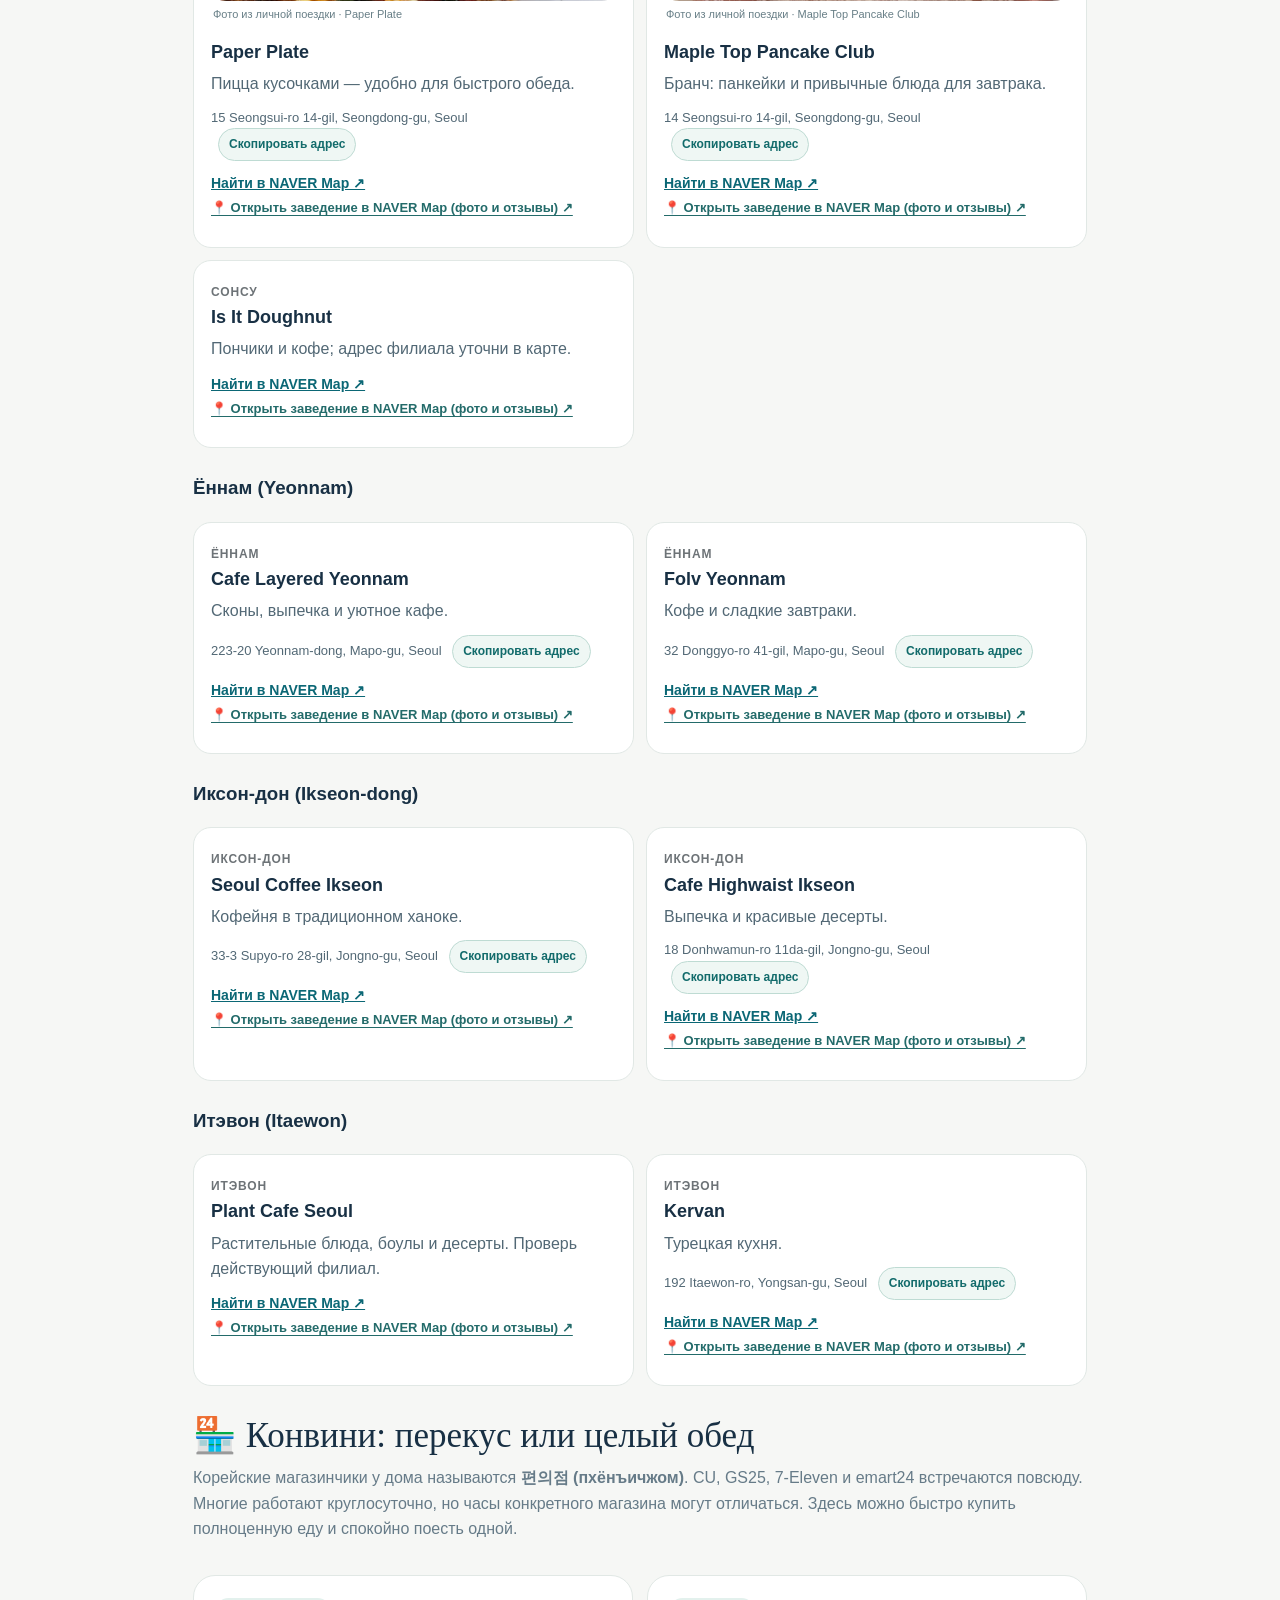
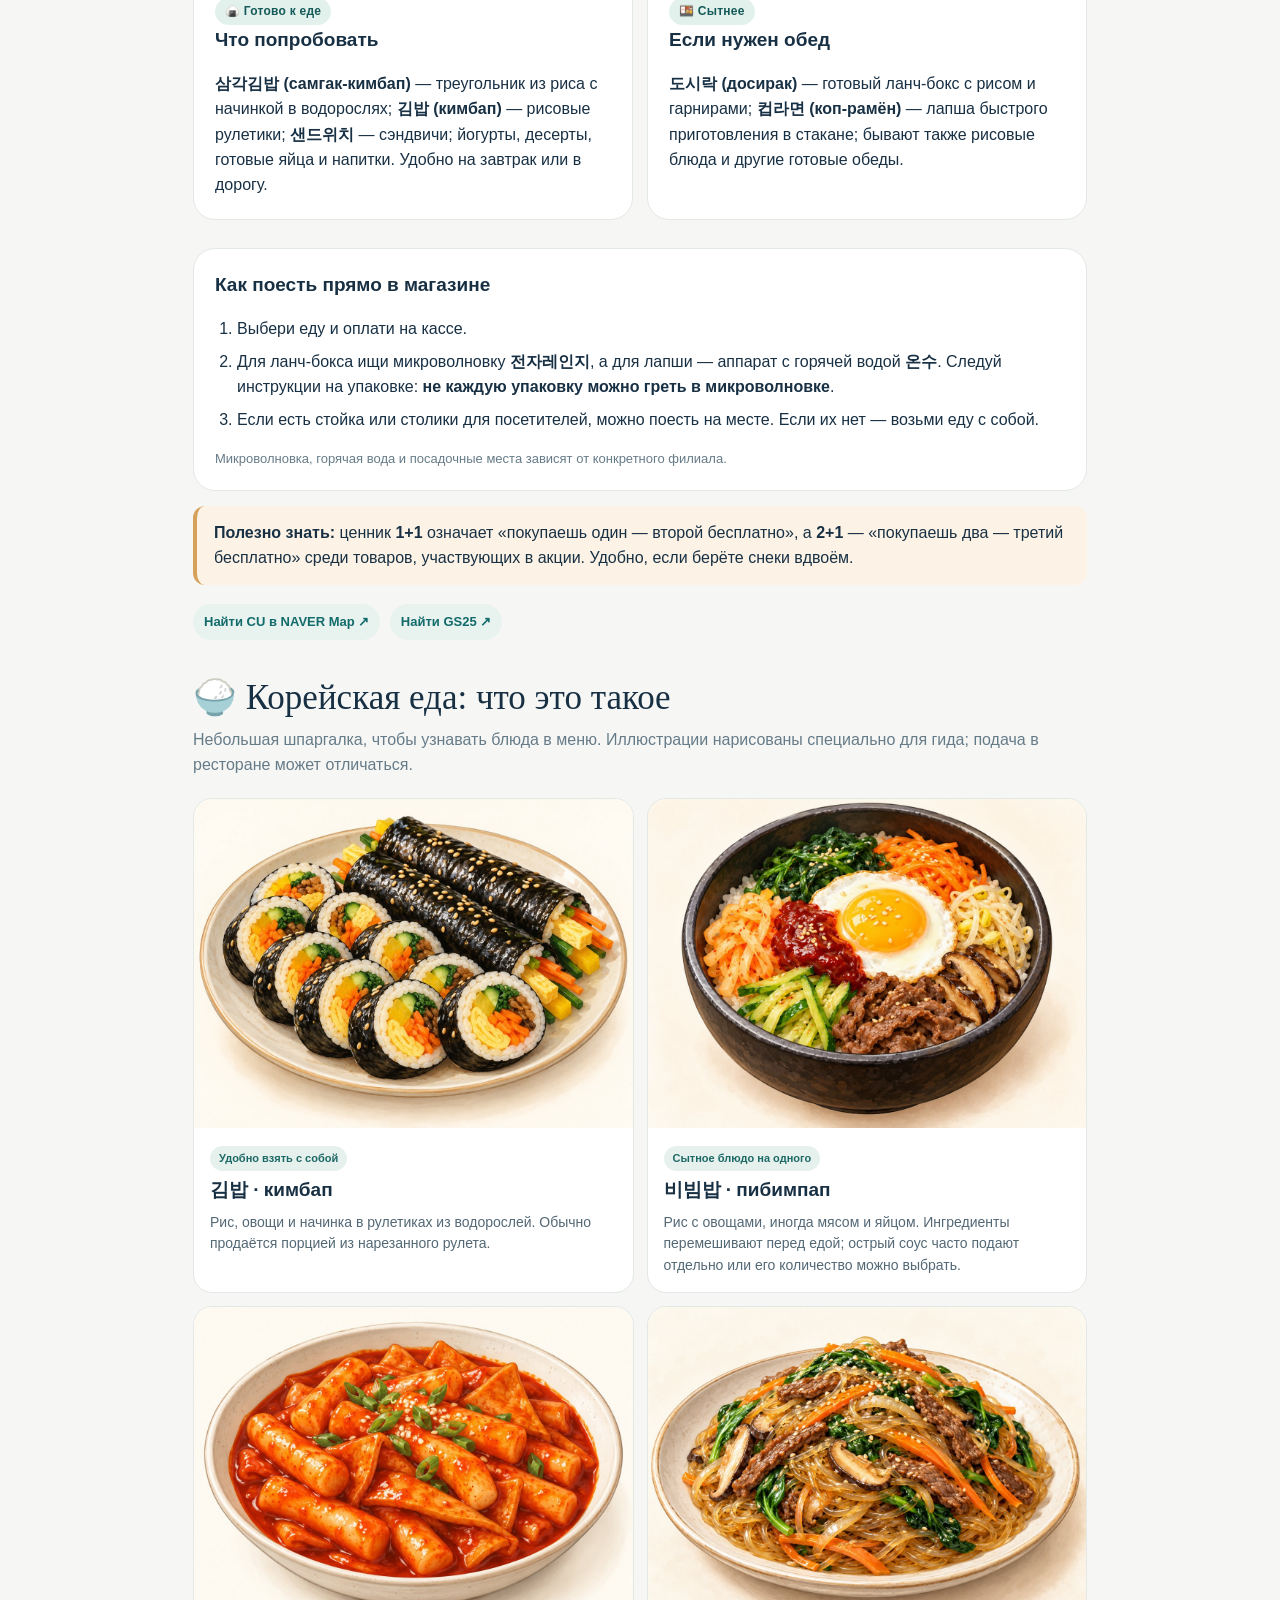
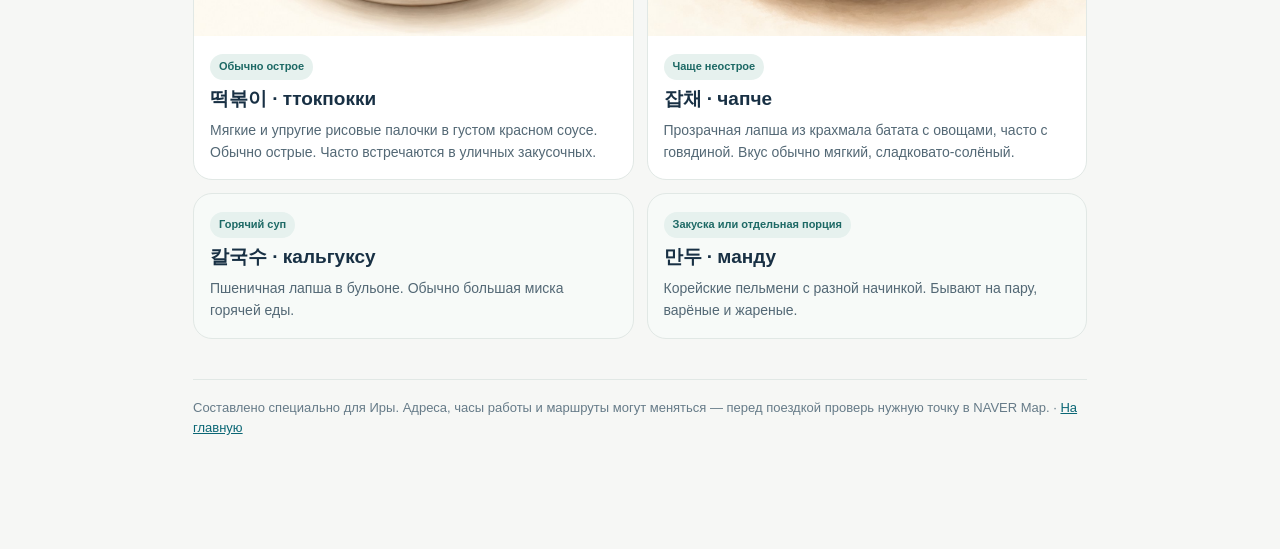
==== commit d072954f: "Simplify cafe takeaway etiquette note for independent visitors without Korean phrases" ====
--- a/food.html
+++ b/food.html
@@ -10,7 +10,7 @@
 <div class="panel"><h3>📱 Через киоск</h3><p>Выбери еду на экране. На некоторых киосках есть английский язык; если киоск не принимает WOWPASS, попробуй оплатить на кассе.</p></div>
 <div class="panel"><h3>🍽️ За столом</h3><p>Меню принесут или оно будет на столе. Иногда заказ оформляют через планшет или QR-код.</p></div>
 <div class="panel"><h3>🥡 На вынос</h3><p>В пекарнях и кафе можно взять выпечку, сэндвич или кофе с собой. Не нужно искать отдельный ресторан для каждого перекуса.</p></div>
-</div><div class="note accent"><b>Три фразы на экране:</b><p><span class="big-ko">혼자예요</span><br>Я одна.</p><p><span class="big-ko">여기서 먹고 갈게요</span><br>Я поем здесь.</p><p><span class="big-ko">포장해 주세요</span><br>С собой, пожалуйста.</p></div><div class="note"><b>☕ Если хочешь посидеть в кафе — скажи об этом при заказе.</b><p>Например, в <b>Starbucks</b> на вопрос <b>매장에서 드시나요? (Мэчжан-эсо дышинаё?)</b> — «Будете здесь?» — можно ответить <b>매장에서 마실게요</b> («Я выпью здесь»). Тогда напиток обычно подадут в многоразовой кружке или стакане.</p><p><b>포장 (пходжан)</b> — «с собой»: если выбрала этот вариант, лучше забрать напиток и уйти, а не садиться с одноразовым пластиковым стаканом в зале. Иногда кафе само подаёт напитки в бумажных стаканчиках даже посетителям за столиками — в таком случае ориентируйся на правила заведения. <b>Главное — не тип стаканчика, а выбранный вариант заказа и правила кафе.</b></p></div></section>
+</div><div class="note accent"><b>☕ Маленькое правило в кафе</b><p>Например, в Starbucks при заказе можно выбрать <b>здесь (Dine in)</b> или <b>с собой (Take out)</b>. Если выбрала «с собой», значит забираешь напиток и уходишь, а не остаёшься за столиком — это негласное правило вежливости.</p><p>При этом <b>бумажный стаканчик не всегда означает заказ на вынос</b>: некоторые кафе сами подают напитки в таких стаканчиках даже тем, кто остаётся. Важно не то, какая посуда, а какой вариант заказа ты выбрала.</p></div></section>
 <section class="section"><h2>С чего удобно начать</h2><div class="panel"><p><b>Paris Baguette</b> — салаты с курицей и другими добавками, сэндвичи и выпечка; в кафе с посадкой можно поесть на месте. <b>Bonjuk &amp; Bibimbap</b> — рисовые каши и блюда на одного. <b>Salady</b> — салаты, роллы и боулы. <b>LABAB</b> — кимбап, рис и другие повседневные корейские блюда.</p><p>Это не «запасной план», а просто удобные варианты на каждый день.</p><a class="go" href="https://map.naver.com/p/search/%EB%B3%B8%EC%A3%BD%20%EB%B9%84%EB%B9%94%EB%B0%A5%20%EC%84%9C%EC%9A%B8" target="_blank" rel="noopener">Найти Bonjuk в NAVER Map ↗</a></div></section>
 <section class="section" id="cafes"><h2>Кафе и рестораны по районам</h2><div style="margin:12px 0 20px"><a class="chiplink" href="#suyu-food">Сую</a><a class="chiplink" href="#seongsu-food">Сонсу</a><a class="chiplink" href="#yeonnam-food">Ённам</a><a class="chiplink" href="#ikseon-food">Иксон-дон</a><a class="chiplink" href="#itaewon-food">Итэвон</a></div><p class="lead">Ниже — отобранные места из нашего исходного списка. Ссылка открывает поиск в NAVER Map: проверь точный филиал, часы и меню.</p><h3 id="suyu-food" style="margin-top:25px;scroll-margin-top:24px">Сую (Suyu)</h3><div class="list"><article class="place"><span class="tag">Сую</span><figure class="food-photo"><img src="paris-baguette.jpg" loading="lazy" decoding="async" alt="Фото посетительницы: выпечка и бейгл в Paris Baguette"><figcaption>Фото из личной поездки · Paris Baguette</figcaption></figure><h3>Paris Baguette</h3><p>Можно поесть прямо в кафе: салаты (например, с курицей, булгоги или креветками), сэндвичи и выпечка. Есть столики; выбери еду на витрине и оплати WOWPASS на кассе. Ассортимент конкретного филиала может отличаться.</p><div class="photo-actions"><a href="https://map.naver.com/p/search/%ED%8C%8C%EB%A6%AC%EB%B0%94%EA%B2%8C%EB%9C%A8%20%EC%88%98%EC%9C%A0%EC%97%AD" target="_blank" rel="noopener">Фотографии и отзывы о филиале в Сую ↗</a><a href="https://www.paris.co.kr/products/" target="_blank" rel="noopener">Фото продукции в каталоге Paris Baguette ↗</a></div><p class="small">337 Dobong-ro, Gangbuk-gu, Seoul <button type="button" class="copy-address" data-copy-address="337 Dobong-ro, Gangbuk-gu, Seoul" aria-label="Скопировать адрес 337 Dobong-ro, Gangbuk-gu, Seoul">Скопировать адрес</button></p><div class="links"><a href="https://map.naver.com/p/search/%ED%8C%8C%EB%A6%AC%EB%B0%94%EA%B2%8C%EB%9C%A8%20%EC%88%98%EC%9C%A0" target="_blank" rel="noopener">Найти в NAVER Map ↗</a></div><p class="card-photo-link"><a href="https://map.naver.com/p/search/%ED%8C%8C%EB%A6%AC%EB%B0%94%EA%B2%8C%EB%9C%A8%20%EC%88%98%EC%9C%A0%EC%97%AD" target="_blank" rel="noopener">📍 Открыть заведение в NAVER Map (фото и отзывы) ↗</a></p></article><article class="place"><span class="tag">Сую</span><figure class="food-photo"><img src="yogurt-world.jpg" loading="lazy" decoding="async" alt="Фото посетительницы: два йогуртовых десерта в Yogurt World"><figcaption>Фото из личной поездки · Yogurt World</figcaption></figure><h3>Yogurt World</h3><p>Йогуртовые десерты и мороженое.</p><p class="small">395 Opaesan-ro, Gangbuk-gu, Seoul <button type="button" class="copy-address" data-copy-address="395 Opaesan-ro, Gangbuk-gu, Seoul" aria-label="Скопировать адрес 395 Opaesan-ro, Gangbuk-gu, Seoul">Скопировать адрес</button></p><div class="links"><a href="https://map.naver.com/p/search/%EC%9A%94%EA%B1%B0%ED%8A%B8%EC%9B%94%EB%93%9C%20%EC%88%98%EC%9C%A0" target="_blank" rel="noopener">Найти в NAVER Map ↗</a></div><p class="card-photo-link"><a href="https://map.naver.com/p/search/%EC%9A%94%EA%B1%B0%ED%8A%B8%EC%9B%94%EB%93%9C%20%EC%88%98%EC%9C%A0" target="_blank" rel="noopener">📍 Открыть заведение в NAVER Map (фото и отзывы) ↗</a></p></article><article class="place"><span class="tag">Сую</span><figure class="food-photo"><img src="pasta-bro.jpg" loading="lazy" decoding="async" alt="Фото посетительницы: паста с креветками в Pasta Bro"><figcaption>Фото из личной поездки · Pasta Bro</figcaption></figure><h3>Pasta Bro</h3><p>Паста и знакомые европейские блюда.</p><p class="small">222-57 Suyu-dong, Gangbuk-gu, Seoul <button type="button" class="copy-address" data-copy-address="222-57 Suyu-dong, Gangbuk-gu, Seoul" aria-label="Скопировать адрес 222-57 Suyu-dong, Gangbuk-gu, Seoul">Скопировать адрес</button></p><div class="links"><a href="https://map.naver.com/p/search/%ED%8C%8C%EC%8A%A4%ED%83%80%EB%B8%8C%EB%A1%9C%20%EC%88%98%EC%9C%A0" target="_blank" rel="noopener">Найти в NAVER Map ↗</a></div><p class="card-photo-link"><a href="https://map.naver.com/p/search/%ED%8C%8C%EC%8A%A4%ED%83%80%EB%B8%8C%EB%A1%9C%20%EC%88%98%EC%9C%A0" target="_blank" rel="noopener">📍 Открыть заведение в NAVER Map (фото и отзывы) ↗</a></p></article></div><h3 id="seongsu-food" style="margin-top:25px;scroll-margin-top:24px">Сонсу (Seongsu)</h3><div class="list"><article class="place"><span class="tag">Сонсу</span><h3>Cafe Onion Seongsu</h3><p>Известная пекарня в индустриальном пространстве.</p><p class="small">8 Achasan-ro 9-gil, Seongdong-gu, Seoul <button type="button" class="copy-address" data-copy-address="8 Achasan-ro 9-gil, Seongdong-gu, Seoul" aria-label="Скопировать адрес 8 Achasan-ro 9-gil, Seongdong-gu, Seoul">Скопировать адрес</button></p><div class="links"><a href="https://map.naver.com/p/search/%EC%96%B4%EB%8B%88%EC%96%B8%20%EC%84%B1%EC%88%98" target="_blank" rel="noopener">Найти в NAVER Map ↗</a></div><p class="card-photo-link"><a href="https://map.naver.com/p/search/%EC%96%B4%EB%8B%88%EC%96%B8%20%EC%84%B1%EC%88%98" target="_blank" rel="noopener">📍 Открыть заведение в NAVER Map (фото и отзывы) ↗</a></p></article><article class="place"><span class="tag">Сонсу</span><h3>Bagel Land</h3><p>Бейглы и кофе, несложно выбрать по витрине.</p><p class="small">43-1 Yeonmujang-gil, 2F, Seongdong-gu, Seoul <button type="button" class="copy-address" data-copy-address="43-1 Yeonmujang-gil, 2F, Seongdong-gu, Seoul" aria-label="Скопировать адрес 43-1 Yeonmujang-gil, 2F, Seongdong-gu, Seoul">Скопировать адрес</button></p><div class="links"><a href="https://map.naver.com/p/search/%EB%B2%A0%EC%9D%B4%EA%B8%80%EB%9E%9C%EB%93%9C%20%EC%84%B1%EC%88%98" target="_blank" rel="noopener">Найти в NAVER Map ↗</a></div><p class="card-photo-link"><a href="https://map.naver.com/p/search/%EB%B2%A0%EC%9D%B4%EA%B8%80%EB%9E%9C%EB%93%9C%20%EC%84%B1%EC%88%98" target="_blank" rel="noopener">📍 Открыть заведение в NAVER Map (фото и отзывы) ↗</a></p></article><article class="place"><span class="tag">Сонсу</span><figure class="food-photo"><img src="paper-plate.jpg" loading="lazy" decoding="async" alt="Фото посетительницы: пицца в Paper Plate"><figcaption>Фото из личной поездки · Paper Plate</figcaption></figure><h3>Paper Plate</h3><p>Пицца кусочками — удобно для быстрого обеда.</p><p class="small">15 Seongsui-ro 14-gil, Seongdong-gu, Seoul <button type="button" class="copy-address" data-copy-address="15 Seongsui-ro 14-gil, Seongdong-gu, Seoul" aria-label="Скопировать адрес 15 Seongsui-ro 14-gil, Seongdong-gu, Seoul">Скопировать адрес</button></p><div class="links"><a href="https://map.naver.com/p/search/%ED%8E%98%EC%9D%B4%ED%8D%BC%ED%94%8C%EB%A0%88%EC%9D%B4%ED%8A%B8%20%EC%84%B1%EC%88%98" target="_blank" rel="noopener">Найти в NAVER Map ↗</a></div><p class="card-photo-link"><a href="https://map.naver.com/p/search/%ED%8E%98%EC%9D%B4%ED%8D%BC%ED%94%8C%EB%A0%88%EC%9D%B4%ED%8A%B8%20%EC%84%B1%EC%88%98" target="_blank" rel="noopener">📍 Открыть заведение в NAVER Map (фото и отзывы) ↗</a></p></article><article class="place"><span class="tag">Сонсу</span><figure class="food-photo"><img src="maple-top.jpg" loading="lazy" decoding="async" alt="Фото посетительницы: панкейки в Maple Top"><figcaption>Фото из личной поездки · Maple Top Pancake Club</figcaption></figure><h3>Maple Top Pancake Club</h3><p>Бранч: панкейки и привычные блюда для завтрака.</p><p class="small">14 Seongsui-ro 14-gil, Seongdong-gu, Seoul <button type="button" class="copy-address" data-copy-address="14 Seongsui-ro 14-gil, Seongdong-gu, Seoul" aria-label="Скопировать адрес 14 Seongsui-ro 14-gil, Seongdong-gu, Seoul">Скопировать адрес</button></p><div class="links"><a href="https://map.naver.com/p/search/%EB%A9%94%EC%9D%B4%ED%94%8C%ED%83%91%ED%8C%AC%EC%BC%80%EC%9D%B4%ED%81%AC%ED%81%B4%EB%9F%BD" target="_blank" rel="noopener">Найти в NAVER Map ↗</a></div><p class="card-photo-link"><a href="https://map.naver.com/p/search/%EB%A9%94%EC%9D%B4%ED%94%8C%ED%83%91%ED%8C%AC%EC%BC%80%EC%9D%B4%ED%81%AC%ED%81%B4%EB%9F%BD" target="_blank" rel="noopener">📍 Открыть заведение в NAVER Map (фото и отзывы) ↗</a></p></article><article class="place"><span class="tag">Сонсу</span><h3>Is It Doughnut</h3><p>Пончики и кофе; адрес филиала уточни в карте.</p><div class="links"><a href="https://map.naver.com/p/search/Is%20It%20Doughnut%20%EC%84%B1%EC%88%98" target="_blank" rel="noopener">Найти в NAVER Map ↗</a></div><p class="card-photo-link"><a href="https://map.naver.com/p/search/Is%20It%20Doughnut%20%EC%84%B1%EC%88%98" target="_blank" rel="noopener">📍 Открыть заведение в NAVER Map (фото и отзывы) ↗</a></p></article></div><h3 id="yeonnam-food" style="margin-top:25px;scroll-margin-top:24px">Ённам (Yeonnam)</h3><div class="list"><article class="place"><span class="tag">Ённам</span><h3>Cafe Layered Yeonnam</h3><p>Сконы, выпечка и уютное кафе.</p><p class="small">223-20 Yeonnam-dong, Mapo-gu, Seoul <button type="button" class="copy-address" data-copy-address="223-20 Yeonnam-dong, Mapo-gu, Seoul" aria-label="Скопировать адрес 223-20 Yeonnam-dong, Mapo-gu, Seoul">Скопировать адрес</button></p><div class="links"><a href="https://map.naver.com/p/search/%EC%B9%B4%ED%8E%98%20%EB%A0%88%EC%9D%B4%EC%96%B4%EB%93%9C%20%EC%97%B0%EB%82%A8" target="_blank" rel="noopener">Найти в NAVER Map ↗</a></div><p class="card-photo-link"><a href="https://map.naver.com/p/search/%EC%B9%B4%ED%8E%98%20%EB%A0%88%EC%9D%B4%EC%96%B4%EB%93%9C%20%EC%97%B0%EB%82%A8" target="_blank" rel="noopener">📍 Открыть заведение в NAVER Map (фото и отзывы) ↗</a></p></article><article class="place"><span class="tag">Ённам</span><h3>Folv Yeonnam</h3><p>Кофе и сладкие завтраки.</p><p class="small">32 Donggyo-ro 41-gil, Mapo-gu, Seoul <button type="button" class="copy-address" data-copy-address="32 Donggyo-ro 41-gil, Mapo-gu, Seoul" aria-label="Скопировать адрес 32 Donggyo-ro 41-gil, Mapo-gu, Seoul">Скопировать адрес</button></p><div class="links"><a href="https://map.naver.com/p/search/Folv%20%EC%97%B0%EB%82%A8" target="_blank" rel="noopener">Найти в NAVER Map ↗</a></div><p class="card-photo-link"><a href="https://map.naver.com/p/search/Folv%20%EC%97%B0%EB%82%A8" target="_blank" rel="noopener">📍 Открыть заведение в NAVER Map (фото и отзывы) ↗</a></p></article></div><h3 id="ikseon-food" style="margin-top:25px;scroll-margin-top:24px">Иксон-дон (Ikseon-dong)</h3><div class="list"><article class="place"><span class="tag">Иксон-дон</span><h3>Seoul Coffee Ikseon</h3><p>Кофейня в традиционном ханоке.</p><p class="small">33-3 Supyo-ro 28-gil, Jongno-gu, Seoul <button type="button" class="copy-address" data-copy-address="33-3 Supyo-ro 28-gil, Jongno-gu, Seoul" aria-label="Скопировать адрес 33-3 Supyo-ro 28-gil, Jongno-gu, Seoul">Скопировать адрес</button></p><div class="links"><a href="https://map.naver.com/p/search/%EC%84%9C%EC%9A%B8%EC%BB%A4%ED%94%BC%20%EC%9D%B5%EC%84%A0" target="_blank" rel="noopener">Найти в NAVER Map ↗</a></div><p class="card-photo-link"><a href="https://map.naver.com/p/search/%EC%84%9C%EC%9A%B8%EC%BB%A4%ED%94%BC%20%EC%9D%B5%EC%84%A0" target="_blank" rel="noopener">📍 Открыть заведение в NAVER Map (фото и отзывы) ↗</a></p></article><article class="place"><span class="tag">Иксон-дон</span><h3>Cafe Highwaist Ikseon</h3><p>Выпечка и красивые десерты.</p><p class="small">18 Donhwamun-ro 11da-gil, Jongno-gu, Seoul <button type="button" class="copy-address" data-copy-address="18 Donhwamun-ro 11da-gil, Jongno-gu, Seoul" aria-label="Скопировать адрес 18 Donhwamun-ro 11da-gil, Jongno-gu, Seoul">Скопировать адрес</button></p><div class="links"><a href="https://map.naver.com/p/search/%EC%B9%B4%ED%8E%98%20%ED%95%98%EC%9D%B4%EC%9B%A8%EC%8A%A4%ED%8A%B8%20%EC%9D%B5%EC%84%A0" target="_blank" rel="noopener">Найти в NAVER Map ↗</a></div><p class="card-photo-link"><a href="https://map.naver.com/p/search/%EC%B9%B4%ED%8E%98%20%ED%95%98%EC%9D%B4%EC%9B%A8%EC%8A%A4%ED%8A%B8%20%EC%9D%B5%EC%84%A0" target="_blank" rel="noopener">📍 Открыть заведение в NAVER Map (фото и отзывы) ↗</a></p></article></div><h3 id="itaewon-food" style="margin-top:25px;scroll-margin-top:24px">Итэвон (Itaewon)</h3><div class="list"><article class="place"><span class="tag">Итэвон</span><h3>Plant Cafe Seoul</h3><p>Растительные блюда, боулы и десерты. Проверь действующий филиал.</p><div class="links"><a href="https://map.naver.com/p/search/Plant%20Cafe%20Seoul" target="_blank" rel="noopener">Найти в NAVER Map ↗</a></div><p class="card-photo-link"><a href="https://map.naver.com/p/search/Plant%20Cafe%20Seoul" target="_blank" rel="noopener">📍 Открыть заведение в NAVER Map (фото и отзывы) ↗</a></p></article><article class="place"><span class="tag">Итэвон</span><h3>Kervan</h3><p>Турецкая кухня.</p><p class="small">192 Itaewon-ro, Yongsan-gu, Seoul <button type="button" class="copy-address" data-copy-address="192 Itaewon-ro, Yongsan-gu, Seoul" aria-label="Скопировать адрес 192 Itaewon-ro, Yongsan-gu, Seoul">Скопировать адрес</button></p><div class="links"><a href="https://map.naver.com/p/search/%EC%BC%80%EB%A5%B4%EB%B0%98%20%EC%9D%B4%ED%83%9C%EC%9B%90" target="_blank" rel="noopener">Найти в NAVER Map ↗</a></div><p class="card-photo-link"><a href="https://map.naver.com/p/search/%EC%BC%80%EB%A5%B4%EB%B0%98%20%EC%9D%B4%ED%83%9C%EC%9B%90" target="_blank" rel="noopener">📍 Открыть заведение в NAVER Map (фото и отзывы) ↗</a></p></article></div></section>
 <section class="section" id="convenience"><h2>🏪 Конвини: перекус или целый обед</h2><p class="lead">Корейские магазинчики у дома называются <b>편의점 (пхёнъичжом)</b>. CU, GS25, 7-Eleven и emart24 встречаются повсюду. Многие работают круглосуточно, но часы конкретного магазина могут отличаться. Здесь можно быстро купить полноценную еду и спокойно поесть одной.</p>
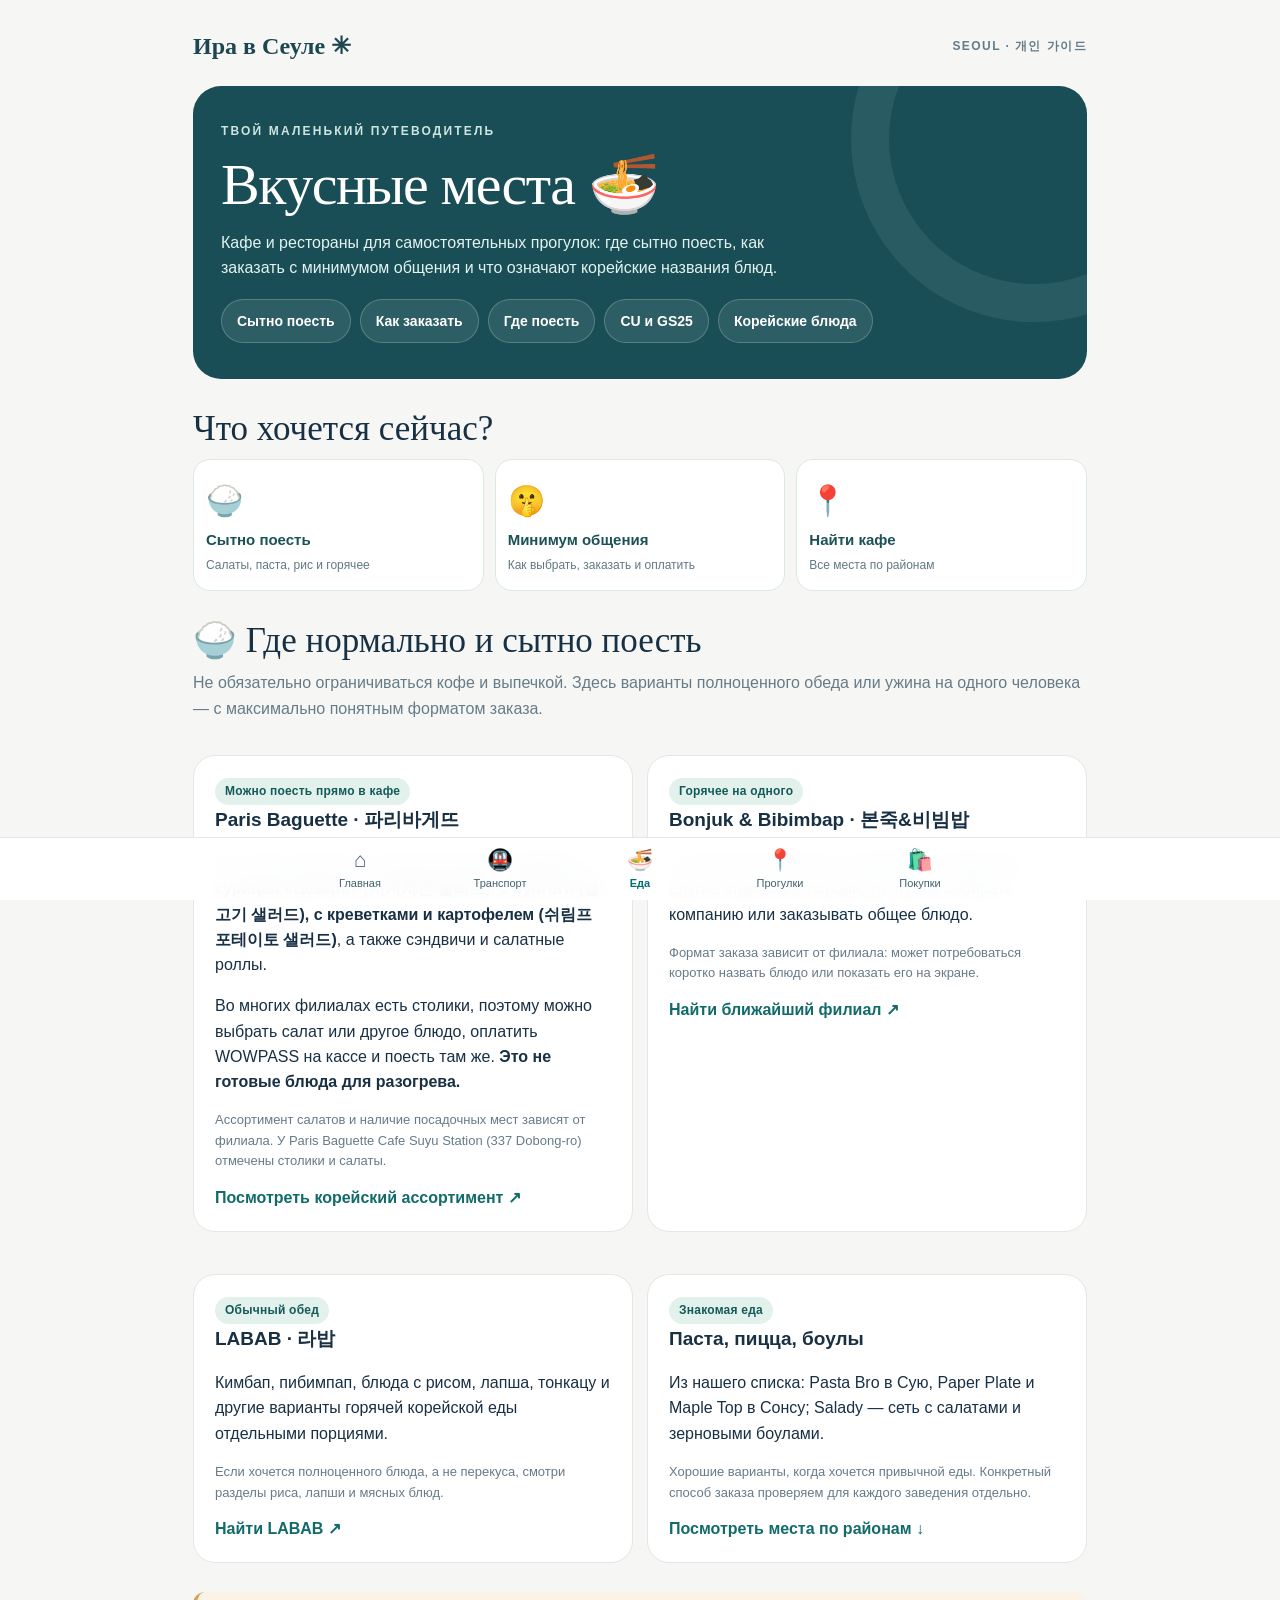
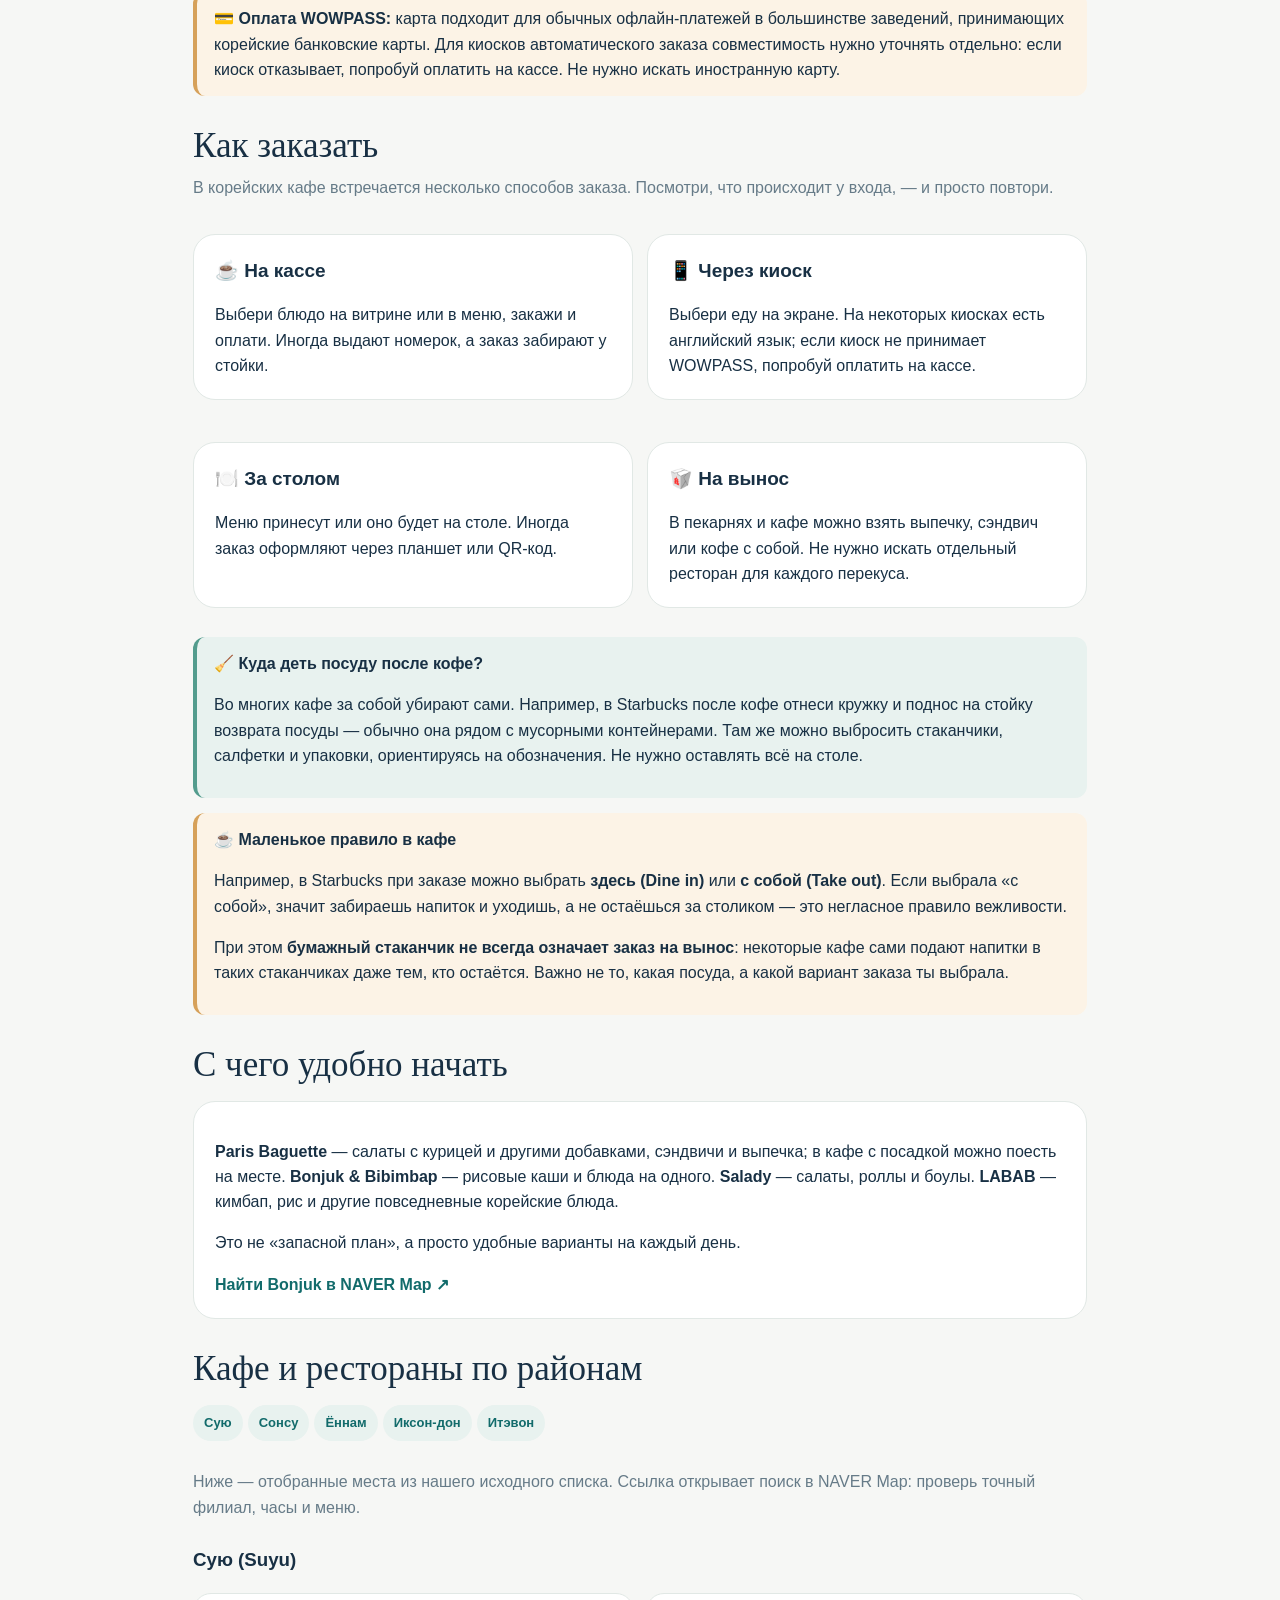
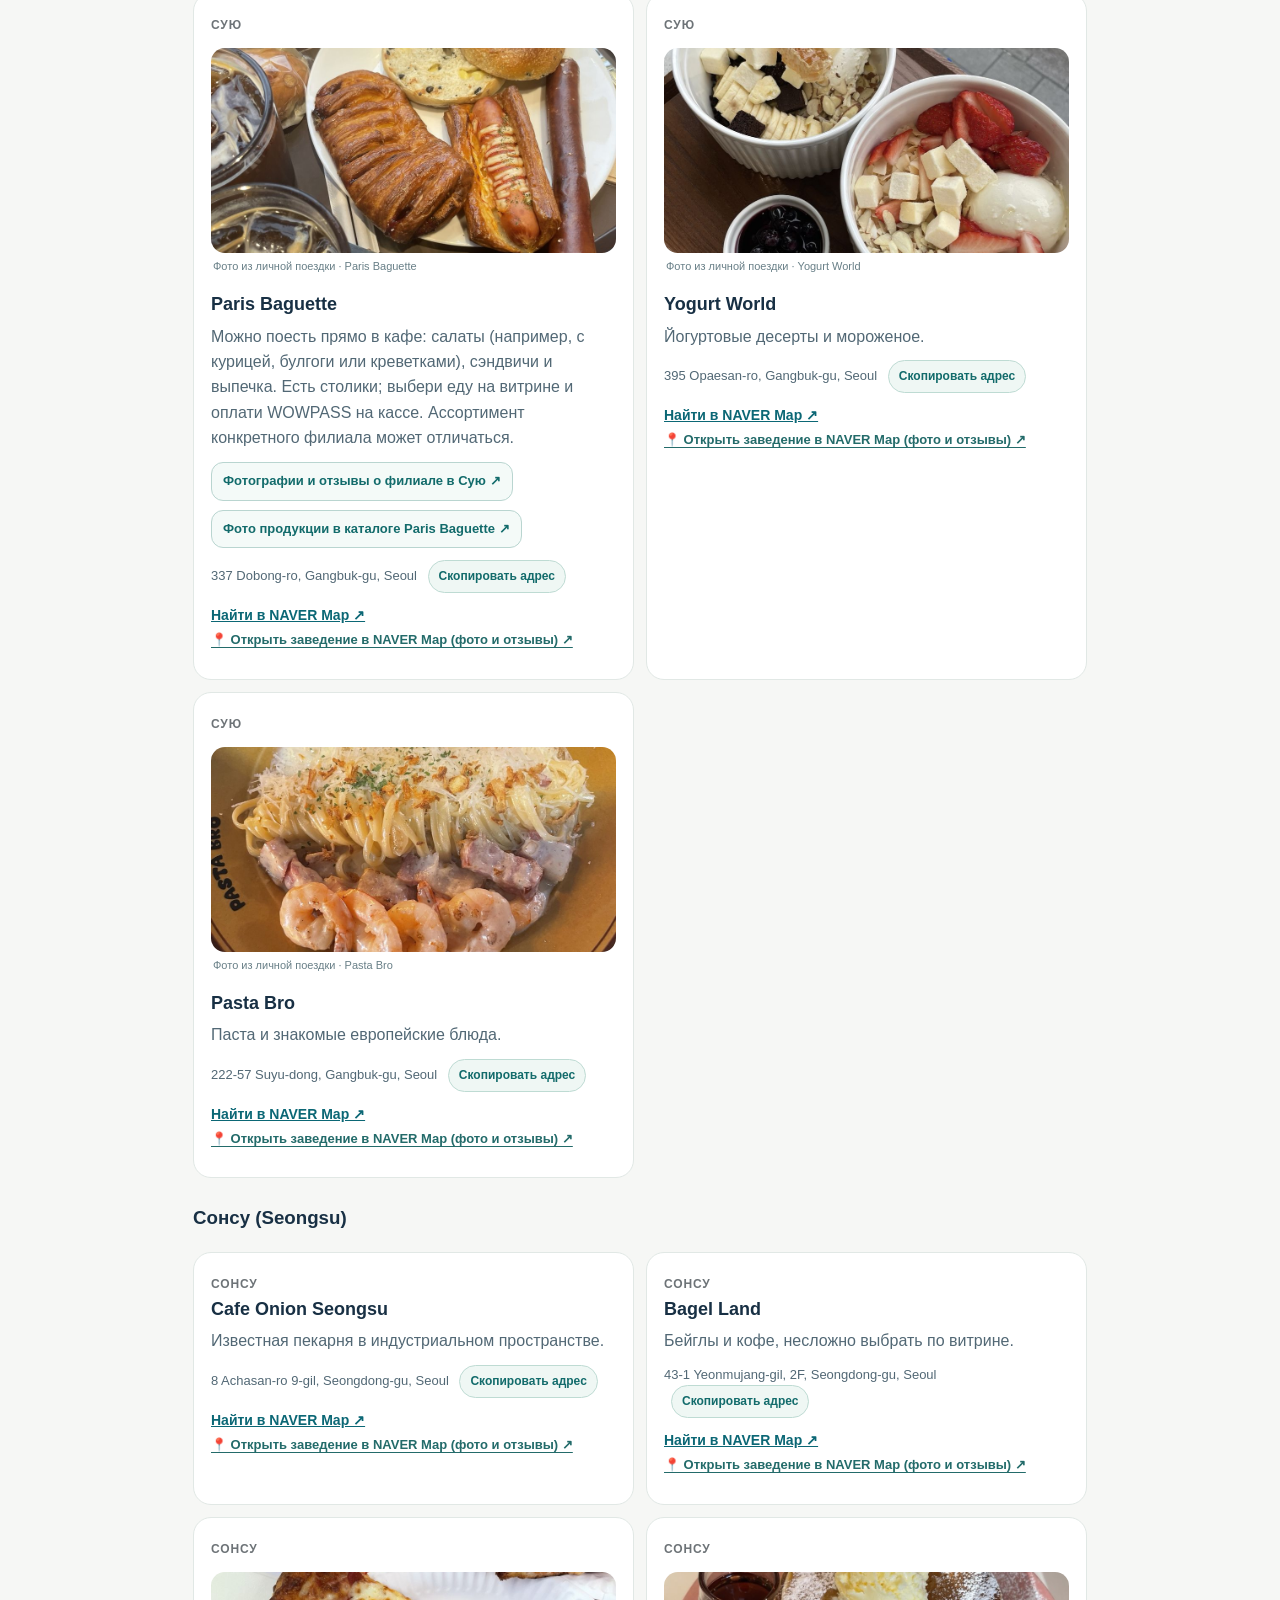
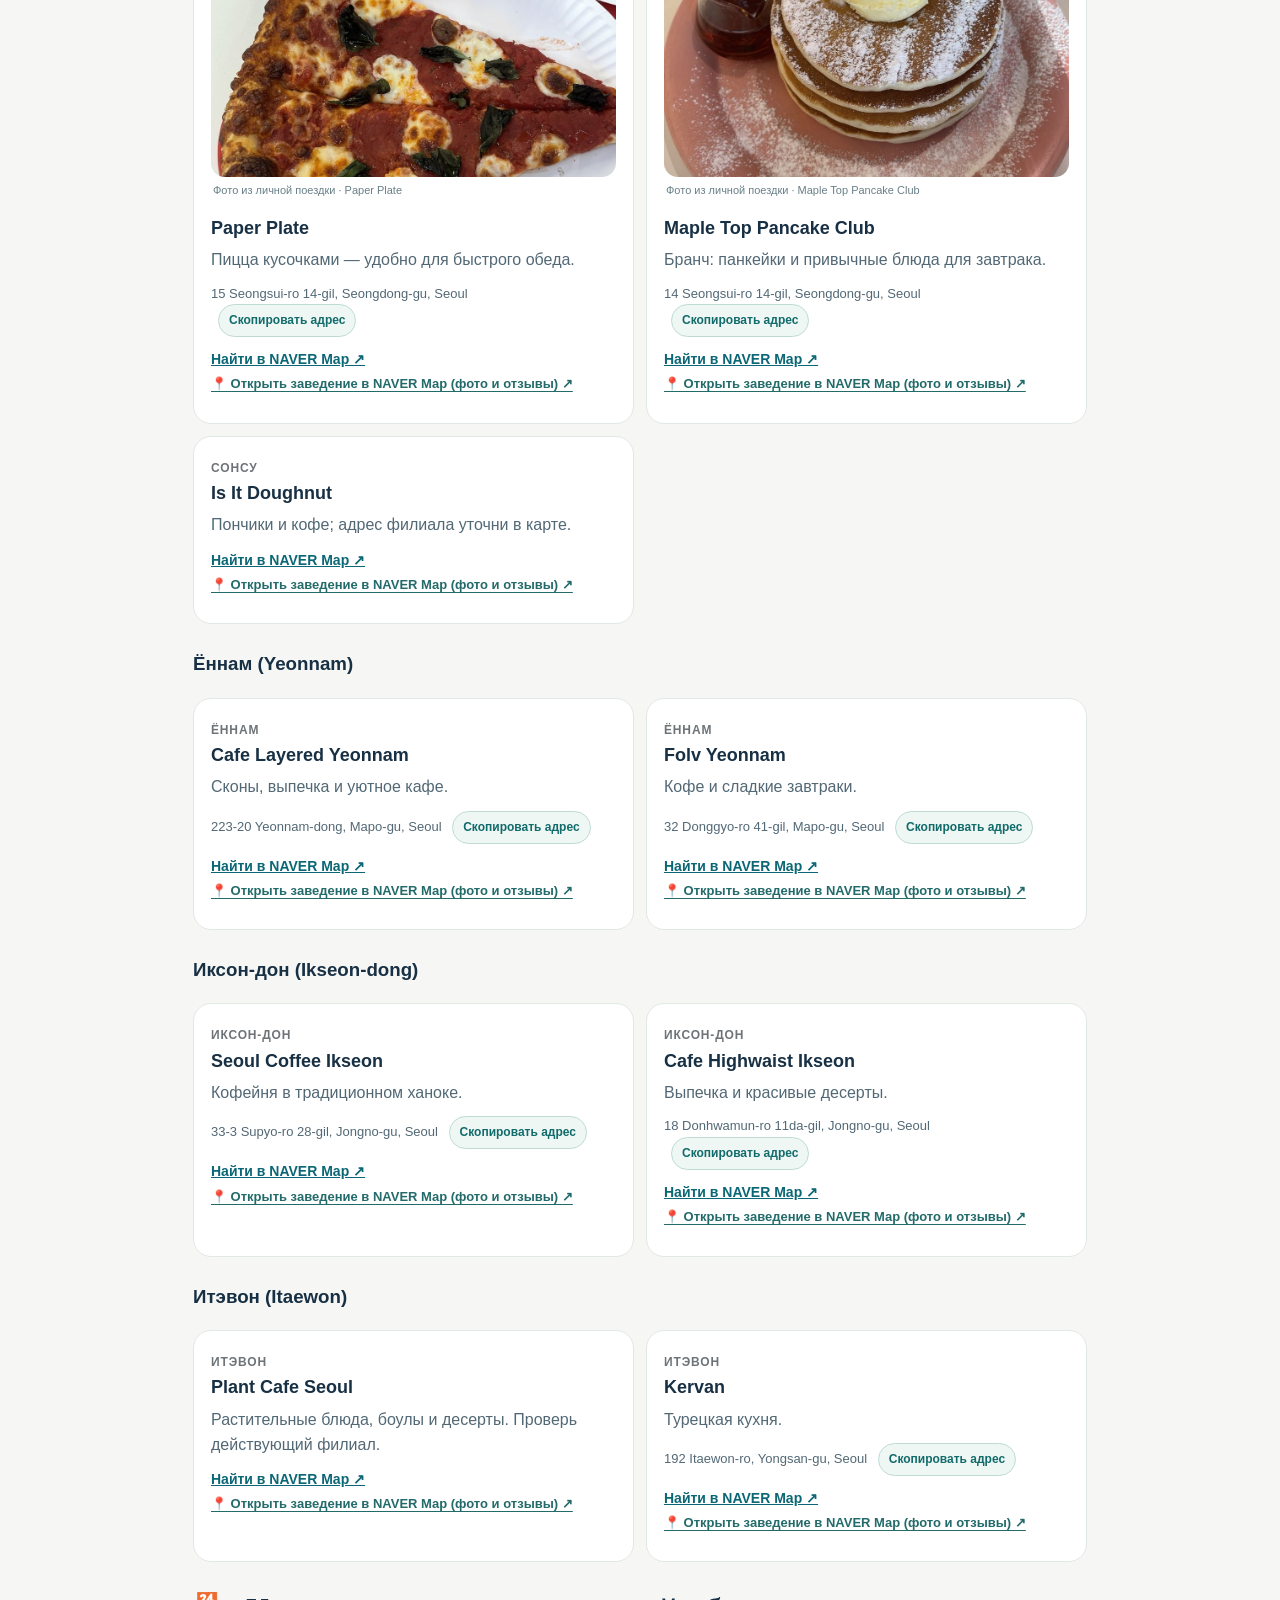
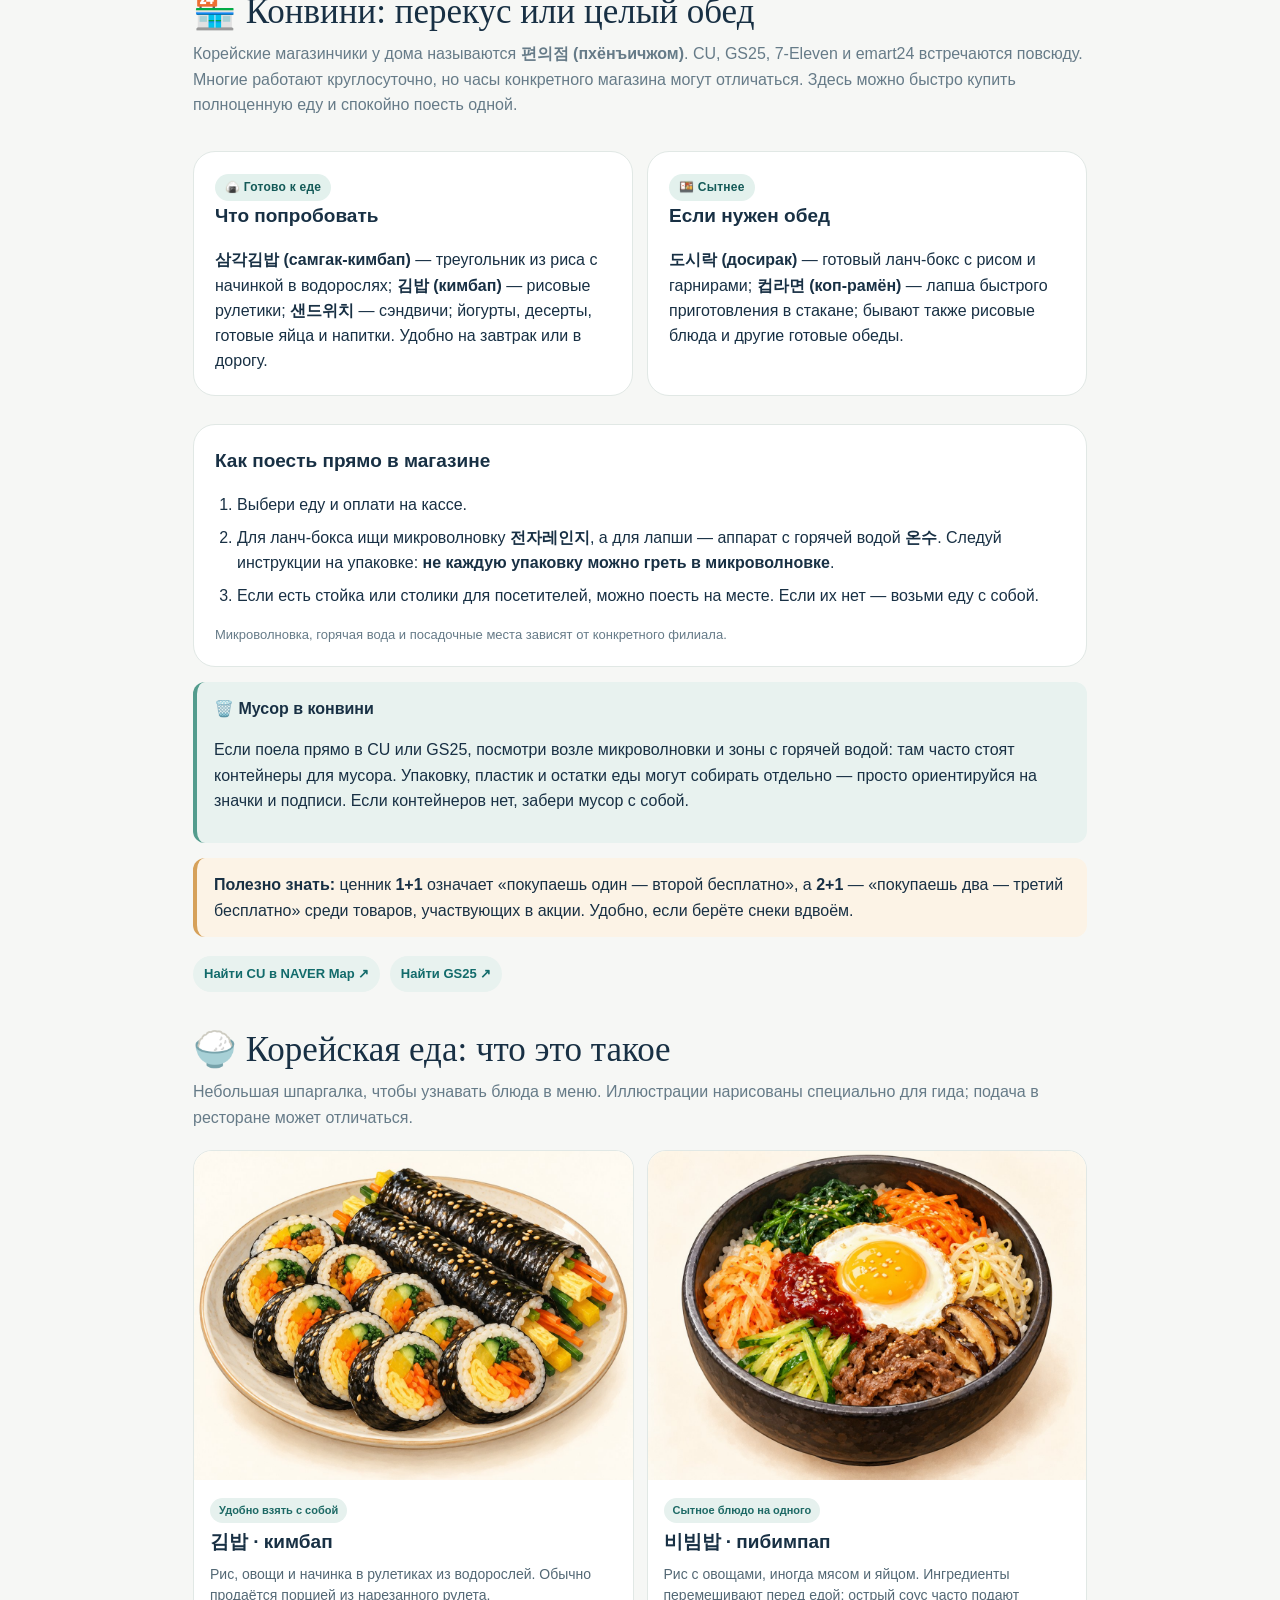
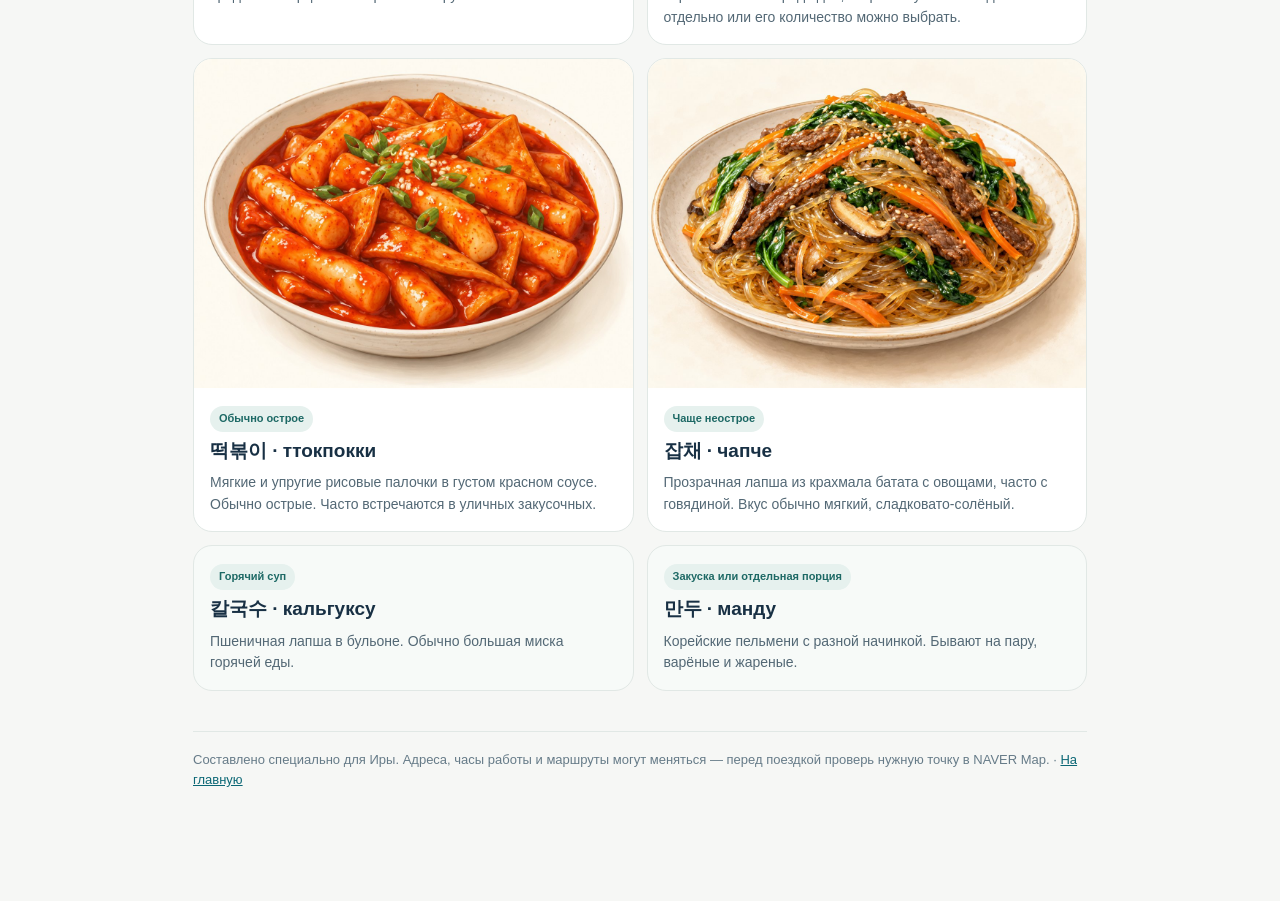
==== commit 8dc5ac61: "Add clear tray return and waste sorting etiquette tips for cafes and convenience stores" ====
--- a/food.html
+++ b/food.html
@@ -10,7 +10,7 @@
 <div class="panel"><h3>📱 Через киоск</h3><p>Выбери еду на экране. На некоторых киосках есть английский язык; если киоск не принимает WOWPASS, попробуй оплатить на кассе.</p></div>
 <div class="panel"><h3>🍽️ За столом</h3><p>Меню принесут или оно будет на столе. Иногда заказ оформляют через планшет или QR-код.</p></div>
 <div class="panel"><h3>🥡 На вынос</h3><p>В пекарнях и кафе можно взять выпечку, сэндвич или кофе с собой. Не нужно искать отдельный ресторан для каждого перекуса.</p></div>
-</div><div class="note accent"><b>☕ Маленькое правило в кафе</b><p>Например, в Starbucks при заказе можно выбрать <b>здесь (Dine in)</b> или <b>с собой (Take out)</b>. Если выбрала «с собой», значит забираешь напиток и уходишь, а не остаёшься за столиком — это негласное правило вежливости.</p><p>При этом <b>бумажный стаканчик не всегда означает заказ на вынос</b>: некоторые кафе сами подают напитки в таких стаканчиках даже тем, кто остаётся. Важно не то, какая посуда, а какой вариант заказа ты выбрала.</p></div></section>
+</div><div class="note"><b>🧹 Куда деть посуду после кофе?</b><p>Во многих кафе за собой убирают сами. Например, в Starbucks после кофе отнеси кружку и поднос на стойку возврата посуды — обычно она рядом с мусорными контейнерами. Там же можно выбросить стаканчики, салфетки и упаковки, ориентируясь на обозначения. Не нужно оставлять всё на столе.</p></div><div class="note accent"><b>☕ Маленькое правило в кафе</b><p>Например, в Starbucks при заказе можно выбрать <b>здесь (Dine in)</b> или <b>с собой (Take out)</b>. Если выбрала «с собой», значит забираешь напиток и уходишь, а не остаёшься за столиком — это негласное правило вежливости.</p><p>При этом <b>бумажный стаканчик не всегда означает заказ на вынос</b>: некоторые кафе сами подают напитки в таких стаканчиках даже тем, кто остаётся. Важно не то, какая посуда, а какой вариант заказа ты выбрала.</p></div></section>
 <section class="section"><h2>С чего удобно начать</h2><div class="panel"><p><b>Paris Baguette</b> — салаты с курицей и другими добавками, сэндвичи и выпечка; в кафе с посадкой можно поесть на месте. <b>Bonjuk &amp; Bibimbap</b> — рисовые каши и блюда на одного. <b>Salady</b> — салаты, роллы и боулы. <b>LABAB</b> — кимбап, рис и другие повседневные корейские блюда.</p><p>Это не «запасной план», а просто удобные варианты на каждый день.</p><a class="go" href="https://map.naver.com/p/search/%EB%B3%B8%EC%A3%BD%20%EB%B9%84%EB%B9%94%EB%B0%A5%20%EC%84%9C%EC%9A%B8" target="_blank" rel="noopener">Найти Bonjuk в NAVER Map ↗</a></div></section>
 <section class="section" id="cafes"><h2>Кафе и рестораны по районам</h2><div style="margin:12px 0 20px"><a class="chiplink" href="#suyu-food">Сую</a><a class="chiplink" href="#seongsu-food">Сонсу</a><a class="chiplink" href="#yeonnam-food">Ённам</a><a class="chiplink" href="#ikseon-food">Иксон-дон</a><a class="chiplink" href="#itaewon-food">Итэвон</a></div><p class="lead">Ниже — отобранные места из нашего исходного списка. Ссылка открывает поиск в NAVER Map: проверь точный филиал, часы и меню.</p><h3 id="suyu-food" style="margin-top:25px;scroll-margin-top:24px">Сую (Suyu)</h3><div class="list"><article class="place"><span class="tag">Сую</span><figure class="food-photo"><img src="paris-baguette.jpg" loading="lazy" decoding="async" alt="Фото посетительницы: выпечка и бейгл в Paris Baguette"><figcaption>Фото из личной поездки · Paris Baguette</figcaption></figure><h3>Paris Baguette</h3><p>Можно поесть прямо в кафе: салаты (например, с курицей, булгоги или креветками), сэндвичи и выпечка. Есть столики; выбери еду на витрине и оплати WOWPASS на кассе. Ассортимент конкретного филиала может отличаться.</p><div class="photo-actions"><a href="https://map.naver.com/p/search/%ED%8C%8C%EB%A6%AC%EB%B0%94%EA%B2%8C%EB%9C%A8%20%EC%88%98%EC%9C%A0%EC%97%AD" target="_blank" rel="noopener">Фотографии и отзывы о филиале в Сую ↗</a><a href="https://www.paris.co.kr/products/" target="_blank" rel="noopener">Фото продукции в каталоге Paris Baguette ↗</a></div><p class="small">337 Dobong-ro, Gangbuk-gu, Seoul <button type="button" class="copy-address" data-copy-address="337 Dobong-ro, Gangbuk-gu, Seoul" aria-label="Скопировать адрес 337 Dobong-ro, Gangbuk-gu, Seoul">Скопировать адрес</button></p><div class="links"><a href="https://map.naver.com/p/search/%ED%8C%8C%EB%A6%AC%EB%B0%94%EA%B2%8C%EB%9C%A8%20%EC%88%98%EC%9C%A0" target="_blank" rel="noopener">Найти в NAVER Map ↗</a></div><p class="card-photo-link"><a href="https://map.naver.com/p/search/%ED%8C%8C%EB%A6%AC%EB%B0%94%EA%B2%8C%EB%9C%A8%20%EC%88%98%EC%9C%A0%EC%97%AD" target="_blank" rel="noopener">📍 Открыть заведение в NAVER Map (фото и отзывы) ↗</a></p></article><article class="place"><span class="tag">Сую</span><figure class="food-photo"><img src="yogurt-world.jpg" loading="lazy" decoding="async" alt="Фото посетительницы: два йогуртовых десерта в Yogurt World"><figcaption>Фото из личной поездки · Yogurt World</figcaption></figure><h3>Yogurt World</h3><p>Йогуртовые десерты и мороженое.</p><p class="small">395 Opaesan-ro, Gangbuk-gu, Seoul <button type="button" class="copy-address" data-copy-address="395 Opaesan-ro, Gangbuk-gu, Seoul" aria-label="Скопировать адрес 395 Opaesan-ro, Gangbuk-gu, Seoul">Скопировать адрес</button></p><div class="links"><a href="https://map.naver.com/p/search/%EC%9A%94%EA%B1%B0%ED%8A%B8%EC%9B%94%EB%93%9C%20%EC%88%98%EC%9C%A0" target="_blank" rel="noopener">Найти в NAVER Map ↗</a></div><p class="card-photo-link"><a href="https://map.naver.com/p/search/%EC%9A%94%EA%B1%B0%ED%8A%B8%EC%9B%94%EB%93%9C%20%EC%88%98%EC%9C%A0" target="_blank" rel="noopener">📍 Открыть заведение в NAVER Map (фото и отзывы) ↗</a></p></article><article class="place"><span class="tag">Сую</span><figure class="food-photo"><img src="pasta-bro.jpg" loading="lazy" decoding="async" alt="Фото посетительницы: паста с креветками в Pasta Bro"><figcaption>Фото из личной поездки · Pasta Bro</figcaption></figure><h3>Pasta Bro</h3><p>Паста и знакомые европейские блюда.</p><p class="small">222-57 Suyu-dong, Gangbuk-gu, Seoul <button type="button" class="copy-address" data-copy-address="222-57 Suyu-dong, Gangbuk-gu, Seoul" aria-label="Скопировать адрес 222-57 Suyu-dong, Gangbuk-gu, Seoul">Скопировать адрес</button></p><div class="links"><a href="https://map.naver.com/p/search/%ED%8C%8C%EC%8A%A4%ED%83%80%EB%B8%8C%EB%A1%9C%20%EC%88%98%EC%9C%A0" target="_blank" rel="noopener">Найти в NAVER Map ↗</a></div><p class="card-photo-link"><a href="https://map.naver.com/p/search/%ED%8C%8C%EC%8A%A4%ED%83%80%EB%B8%8C%EB%A1%9C%20%EC%88%98%EC%9C%A0" target="_blank" rel="noopener">📍 Открыть заведение в NAVER Map (фото и отзывы) ↗</a></p></article></div><h3 id="seongsu-food" style="margin-top:25px;scroll-margin-top:24px">Сонсу (Seongsu)</h3><div class="list"><article class="place"><span class="tag">Сонсу</span><h3>Cafe Onion Seongsu</h3><p>Известная пекарня в индустриальном пространстве.</p><p class="small">8 Achasan-ro 9-gil, Seongdong-gu, Seoul <button type="button" class="copy-address" data-copy-address="8 Achasan-ro 9-gil, Seongdong-gu, Seoul" aria-label="Скопировать адрес 8 Achasan-ro 9-gil, Seongdong-gu, Seoul">Скопировать адрес</button></p><div class="links"><a href="https://map.naver.com/p/search/%EC%96%B4%EB%8B%88%EC%96%B8%20%EC%84%B1%EC%88%98" target="_blank" rel="noopener">Найти в NAVER Map ↗</a></div><p class="card-photo-link"><a href="https://map.naver.com/p/search/%EC%96%B4%EB%8B%88%EC%96%B8%20%EC%84%B1%EC%88%98" target="_blank" rel="noopener">📍 Открыть заведение в NAVER Map (фото и отзывы) ↗</a></p></article><article class="place"><span class="tag">Сонсу</span><h3>Bagel Land</h3><p>Бейглы и кофе, несложно выбрать по витрине.</p><p class="small">43-1 Yeonmujang-gil, 2F, Seongdong-gu, Seoul <button type="button" class="copy-address" data-copy-address="43-1 Yeonmujang-gil, 2F, Seongdong-gu, Seoul" aria-label="Скопировать адрес 43-1 Yeonmujang-gil, 2F, Seongdong-gu, Seoul">Скопировать адрес</button></p><div class="links"><a href="https://map.naver.com/p/search/%EB%B2%A0%EC%9D%B4%EA%B8%80%EB%9E%9C%EB%93%9C%20%EC%84%B1%EC%88%98" target="_blank" rel="noopener">Найти в NAVER Map ↗</a></div><p class="card-photo-link"><a href="https://map.naver.com/p/search/%EB%B2%A0%EC%9D%B4%EA%B8%80%EB%9E%9C%EB%93%9C%20%EC%84%B1%EC%88%98" target="_blank" rel="noopener">📍 Открыть заведение в NAVER Map (фото и отзывы) ↗</a></p></article><article class="place"><span class="tag">Сонсу</span><figure class="food-photo"><img src="paper-plate.jpg" loading="lazy" decoding="async" alt="Фото посетительницы: пицца в Paper Plate"><figcaption>Фото из личной поездки · Paper Plate</figcaption></figure><h3>Paper Plate</h3><p>Пицца кусочками — удобно для быстрого обеда.</p><p class="small">15 Seongsui-ro 14-gil, Seongdong-gu, Seoul <button type="button" class="copy-address" data-copy-address="15 Seongsui-ro 14-gil, Seongdong-gu, Seoul" aria-label="Скопировать адрес 15 Seongsui-ro 14-gil, Seongdong-gu, Seoul">Скопировать адрес</button></p><div class="links"><a href="https://map.naver.com/p/search/%ED%8E%98%EC%9D%B4%ED%8D%BC%ED%94%8C%EB%A0%88%EC%9D%B4%ED%8A%B8%20%EC%84%B1%EC%88%98" target="_blank" rel="noopener">Найти в NAVER Map ↗</a></div><p class="card-photo-link"><a href="https://map.naver.com/p/search/%ED%8E%98%EC%9D%B4%ED%8D%BC%ED%94%8C%EB%A0%88%EC%9D%B4%ED%8A%B8%20%EC%84%B1%EC%88%98" target="_blank" rel="noopener">📍 Открыть заведение в NAVER Map (фото и отзывы) ↗</a></p></article><article class="place"><span class="tag">Сонсу</span><figure class="food-photo"><img src="maple-top.jpg" loading="lazy" decoding="async" alt="Фото посетительницы: панкейки в Maple Top"><figcaption>Фото из личной поездки · Maple Top Pancake Club</figcaption></figure><h3>Maple Top Pancake Club</h3><p>Бранч: панкейки и привычные блюда для завтрака.</p><p class="small">14 Seongsui-ro 14-gil, Seongdong-gu, Seoul <button type="button" class="copy-address" data-copy-address="14 Seongsui-ro 14-gil, Seongdong-gu, Seoul" aria-label="Скопировать адрес 14 Seongsui-ro 14-gil, Seongdong-gu, Seoul">Скопировать адрес</button></p><div class="links"><a href="https://map.naver.com/p/search/%EB%A9%94%EC%9D%B4%ED%94%8C%ED%83%91%ED%8C%AC%EC%BC%80%EC%9D%B4%ED%81%AC%ED%81%B4%EB%9F%BD" target="_blank" rel="noopener">Найти в NAVER Map ↗</a></div><p class="card-photo-link"><a href="https://map.naver.com/p/search/%EB%A9%94%EC%9D%B4%ED%94%8C%ED%83%91%ED%8C%AC%EC%BC%80%EC%9D%B4%ED%81%AC%ED%81%B4%EB%9F%BD" target="_blank" rel="noopener">📍 Открыть заведение в NAVER Map (фото и отзывы) ↗</a></p></article><article class="place"><span class="tag">Сонсу</span><h3>Is It Doughnut</h3><p>Пончики и кофе; адрес филиала уточни в карте.</p><div class="links"><a href="https://map.naver.com/p/search/Is%20It%20Doughnut%20%EC%84%B1%EC%88%98" target="_blank" rel="noopener">Найти в NAVER Map ↗</a></div><p class="card-photo-link"><a href="https://map.naver.com/p/search/Is%20It%20Doughnut%20%EC%84%B1%EC%88%98" target="_blank" rel="noopener">📍 Открыть заведение в NAVER Map (фото и отзывы) ↗</a></p></article></div><h3 id="yeonnam-food" style="margin-top:25px;scroll-margin-top:24px">Ённам (Yeonnam)</h3><div class="list"><article class="place"><span class="tag">Ённам</span><h3>Cafe Layered Yeonnam</h3><p>Сконы, выпечка и уютное кафе.</p><p class="small">223-20 Yeonnam-dong, Mapo-gu, Seoul <button type="button" class="copy-address" data-copy-address="223-20 Yeonnam-dong, Mapo-gu, Seoul" aria-label="Скопировать адрес 223-20 Yeonnam-dong, Mapo-gu, Seoul">Скопировать адрес</button></p><div class="links"><a href="https://map.naver.com/p/search/%EC%B9%B4%ED%8E%98%20%EB%A0%88%EC%9D%B4%EC%96%B4%EB%93%9C%20%EC%97%B0%EB%82%A8" target="_blank" rel="noopener">Найти в NAVER Map ↗</a></div><p class="card-photo-link"><a href="https://map.naver.com/p/search/%EC%B9%B4%ED%8E%98%20%EB%A0%88%EC%9D%B4%EC%96%B4%EB%93%9C%20%EC%97%B0%EB%82%A8" target="_blank" rel="noopener">📍 Открыть заведение в NAVER Map (фото и отзывы) ↗</a></p></article><article class="place"><span class="tag">Ённам</span><h3>Folv Yeonnam</h3><p>Кофе и сладкие завтраки.</p><p class="small">32 Donggyo-ro 41-gil, Mapo-gu, Seoul <button type="button" class="copy-address" data-copy-address="32 Donggyo-ro 41-gil, Mapo-gu, Seoul" aria-label="Скопировать адрес 32 Donggyo-ro 41-gil, Mapo-gu, Seoul">Скопировать адрес</button></p><div class="links"><a href="https://map.naver.com/p/search/Folv%20%EC%97%B0%EB%82%A8" target="_blank" rel="noopener">Найти в NAVER Map ↗</a></div><p class="card-photo-link"><a href="https://map.naver.com/p/search/Folv%20%EC%97%B0%EB%82%A8" target="_blank" rel="noopener">📍 Открыть заведение в NAVER Map (фото и отзывы) ↗</a></p></article></div><h3 id="ikseon-food" style="margin-top:25px;scroll-margin-top:24px">Иксон-дон (Ikseon-dong)</h3><div class="list"><article class="place"><span class="tag">Иксон-дон</span><h3>Seoul Coffee Ikseon</h3><p>Кофейня в традиционном ханоке.</p><p class="small">33-3 Supyo-ro 28-gil, Jongno-gu, Seoul <button type="button" class="copy-address" data-copy-address="33-3 Supyo-ro 28-gil, Jongno-gu, Seoul" aria-label="Скопировать адрес 33-3 Supyo-ro 28-gil, Jongno-gu, Seoul">Скопировать адрес</button></p><div class="links"><a href="https://map.naver.com/p/search/%EC%84%9C%EC%9A%B8%EC%BB%A4%ED%94%BC%20%EC%9D%B5%EC%84%A0" target="_blank" rel="noopener">Найти в NAVER Map ↗</a></div><p class="card-photo-link"><a href="https://map.naver.com/p/search/%EC%84%9C%EC%9A%B8%EC%BB%A4%ED%94%BC%20%EC%9D%B5%EC%84%A0" target="_blank" rel="noopener">📍 Открыть заведение в NAVER Map (фото и отзывы) ↗</a></p></article><article class="place"><span class="tag">Иксон-дон</span><h3>Cafe Highwaist Ikseon</h3><p>Выпечка и красивые десерты.</p><p class="small">18 Donhwamun-ro 11da-gil, Jongno-gu, Seoul <button type="button" class="copy-address" data-copy-address="18 Donhwamun-ro 11da-gil, Jongno-gu, Seoul" aria-label="Скопировать адрес 18 Donhwamun-ro 11da-gil, Jongno-gu, Seoul">Скопировать адрес</button></p><div class="links"><a href="https://map.naver.com/p/search/%EC%B9%B4%ED%8E%98%20%ED%95%98%EC%9D%B4%EC%9B%A8%EC%8A%A4%ED%8A%B8%20%EC%9D%B5%EC%84%A0" target="_blank" rel="noopener">Найти в NAVER Map ↗</a></div><p class="card-photo-link"><a href="https://map.naver.com/p/search/%EC%B9%B4%ED%8E%98%20%ED%95%98%EC%9D%B4%EC%9B%A8%EC%8A%A4%ED%8A%B8%20%EC%9D%B5%EC%84%A0" target="_blank" rel="noopener">📍 Открыть заведение в NAVER Map (фото и отзывы) ↗</a></p></article></div><h3 id="itaewon-food" style="margin-top:25px;scroll-margin-top:24px">Итэвон (Itaewon)</h3><div class="list"><article class="place"><span class="tag">Итэвон</span><h3>Plant Cafe Seoul</h3><p>Растительные блюда, боулы и десерты. Проверь действующий филиал.</p><div class="links"><a href="https://map.naver.com/p/search/Plant%20Cafe%20Seoul" target="_blank" rel="noopener">Найти в NAVER Map ↗</a></div><p class="card-photo-link"><a href="https://map.naver.com/p/search/Plant%20Cafe%20Seoul" target="_blank" rel="noopener">📍 Открыть заведение в NAVER Map (фото и отзывы) ↗</a></p></article><article class="place"><span class="tag">Итэвон</span><h3>Kervan</h3><p>Турецкая кухня.</p><p class="small">192 Itaewon-ro, Yongsan-gu, Seoul <button type="button" class="copy-address" data-copy-address="192 Itaewon-ro, Yongsan-gu, Seoul" aria-label="Скопировать адрес 192 Itaewon-ro, Yongsan-gu, Seoul">Скопировать адрес</button></p><div class="links"><a href="https://map.naver.com/p/search/%EC%BC%80%EB%A5%B4%EB%B0%98%20%EC%9D%B4%ED%83%9C%EC%9B%90" target="_blank" rel="noopener">Найти в NAVER Map ↗</a></div><p class="card-photo-link"><a href="https://map.naver.com/p/search/%EC%BC%80%EB%A5%B4%EB%B0%98%20%EC%9D%B4%ED%83%9C%EC%9B%90" target="_blank" rel="noopener">📍 Открыть заведение в NAVER Map (фото и отзывы) ↗</a></p></article></div></section>
 <section class="section" id="convenience"><h2>🏪 Конвини: перекус или целый обед</h2><p class="lead">Корейские магазинчики у дома называются <b>편의점 (пхёнъичжом)</b>. CU, GS25, 7-Eleven и emart24 встречаются повсюду. Многие работают круглосуточно, но часы конкретного магазина могут отличаться. Здесь можно быстро купить полноценную еду и спокойно поесть одной.</p>
@@ -19,6 +19,7 @@
 <div class="panel"><span class="pill">🍱 Сытнее</span><h3>Если нужен обед</h3><p><b>도시락 (досирак)</b> — готовый ланч-бокс с рисом и гарнирами; <b>컵라면 (коп-рамён)</b> — лапша быстрого приготовления в стакане; бывают также рисовые блюда и другие готовые обеды.</p></div>
 </div>
 <div class="panel"><h3>Как поесть прямо в магазине</h3><ol><li>Выбери еду и оплати на кассе.</li><li>Для ланч-бокса ищи микроволновку <b>전자레인지</b>, а для лапши — аппарат с горячей водой <b>온수</b>. Следуй инструкции на упаковке: <b>не каждую упаковку можно греть в микроволновке</b>.</li><li>Если есть стойка или столики для посетителей, можно поесть на месте. Если их нет — возьми еду с собой.</li></ol><p class="small">Микроволновка, горячая вода и посадочные места зависят от конкретного филиала.</p></div>
+<div class="note"><b>🗑️ Мусор в конвини</b><p>Если поела прямо в CU или GS25, посмотри возле микроволновки и зоны с горячей водой: там часто стоят контейнеры для мусора. Упаковку, пластик и остатки еды могут собирать отдельно — просто ориентируйся на значки и подписи. Если контейнеров нет, забери мусор с собой.</p></div>
 <div class="note accent"><b>Полезно знать:</b> ценник <b>1+1</b> означает «покупаешь один — второй бесплатно», а <b>2+1</b> — «покупаешь два — третий бесплатно» среди товаров, участвующих в акции. Удобно, если берёте снеки вдвоём.</div>
 <p><a class="chiplink" href="https://map.naver.com/p/search/CU%20%ED%8E%B8%EC%9D%98%EC%A0%90" target="_blank" rel="noopener">Найти CU в NAVER Map ↗</a> <a class="chiplink" href="https://map.naver.com/p/search/GS25%20%ED%8E%B8%EC%9D%98%EC%A0%90" target="_blank" rel="noopener">Найти GS25 ↗</a></p></section>
 <section class="section" id="korean-dishes"><h2>🍚 Корейская еда: что это такое</h2><p class="lead">Небольшая шпаргалка, чтобы узнавать блюда в меню. Иллюстрации нарисованы специально для гида; подача в ресторане может отличаться.</p><div class="dish-grid">
